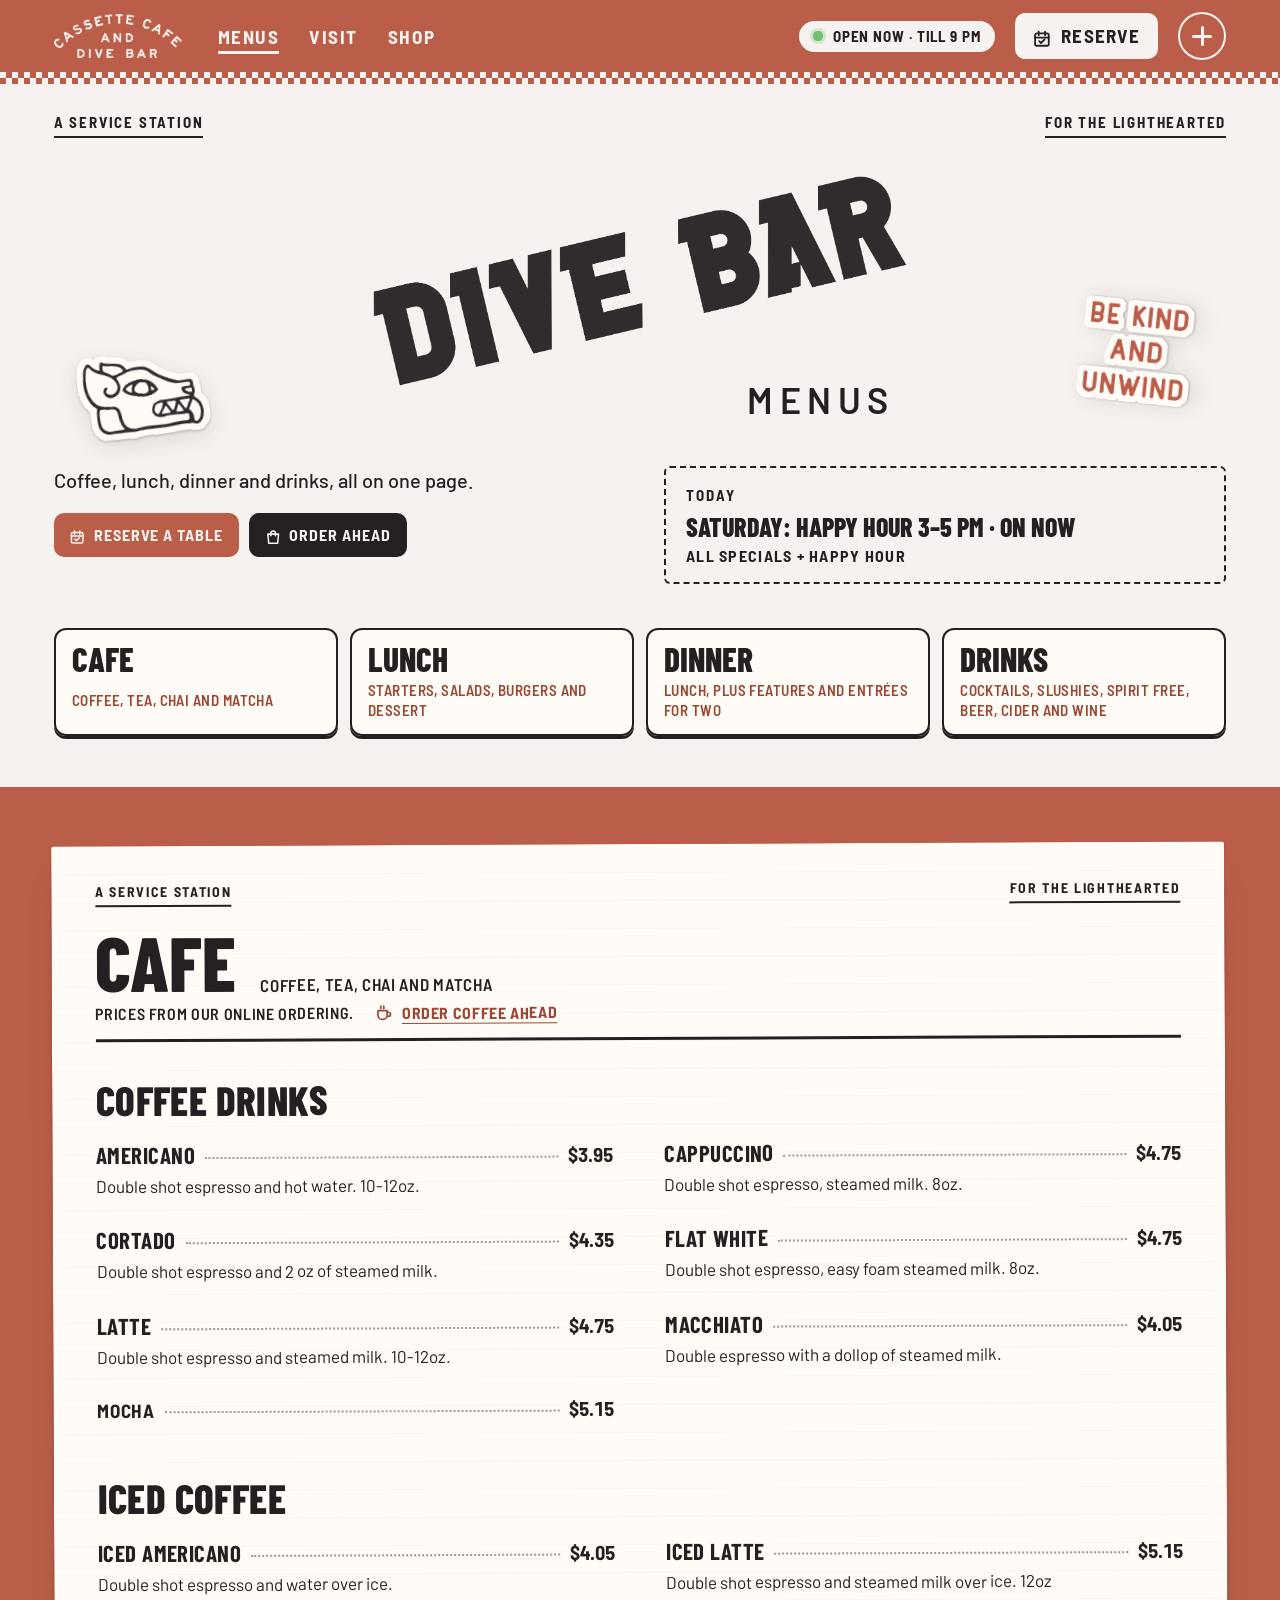
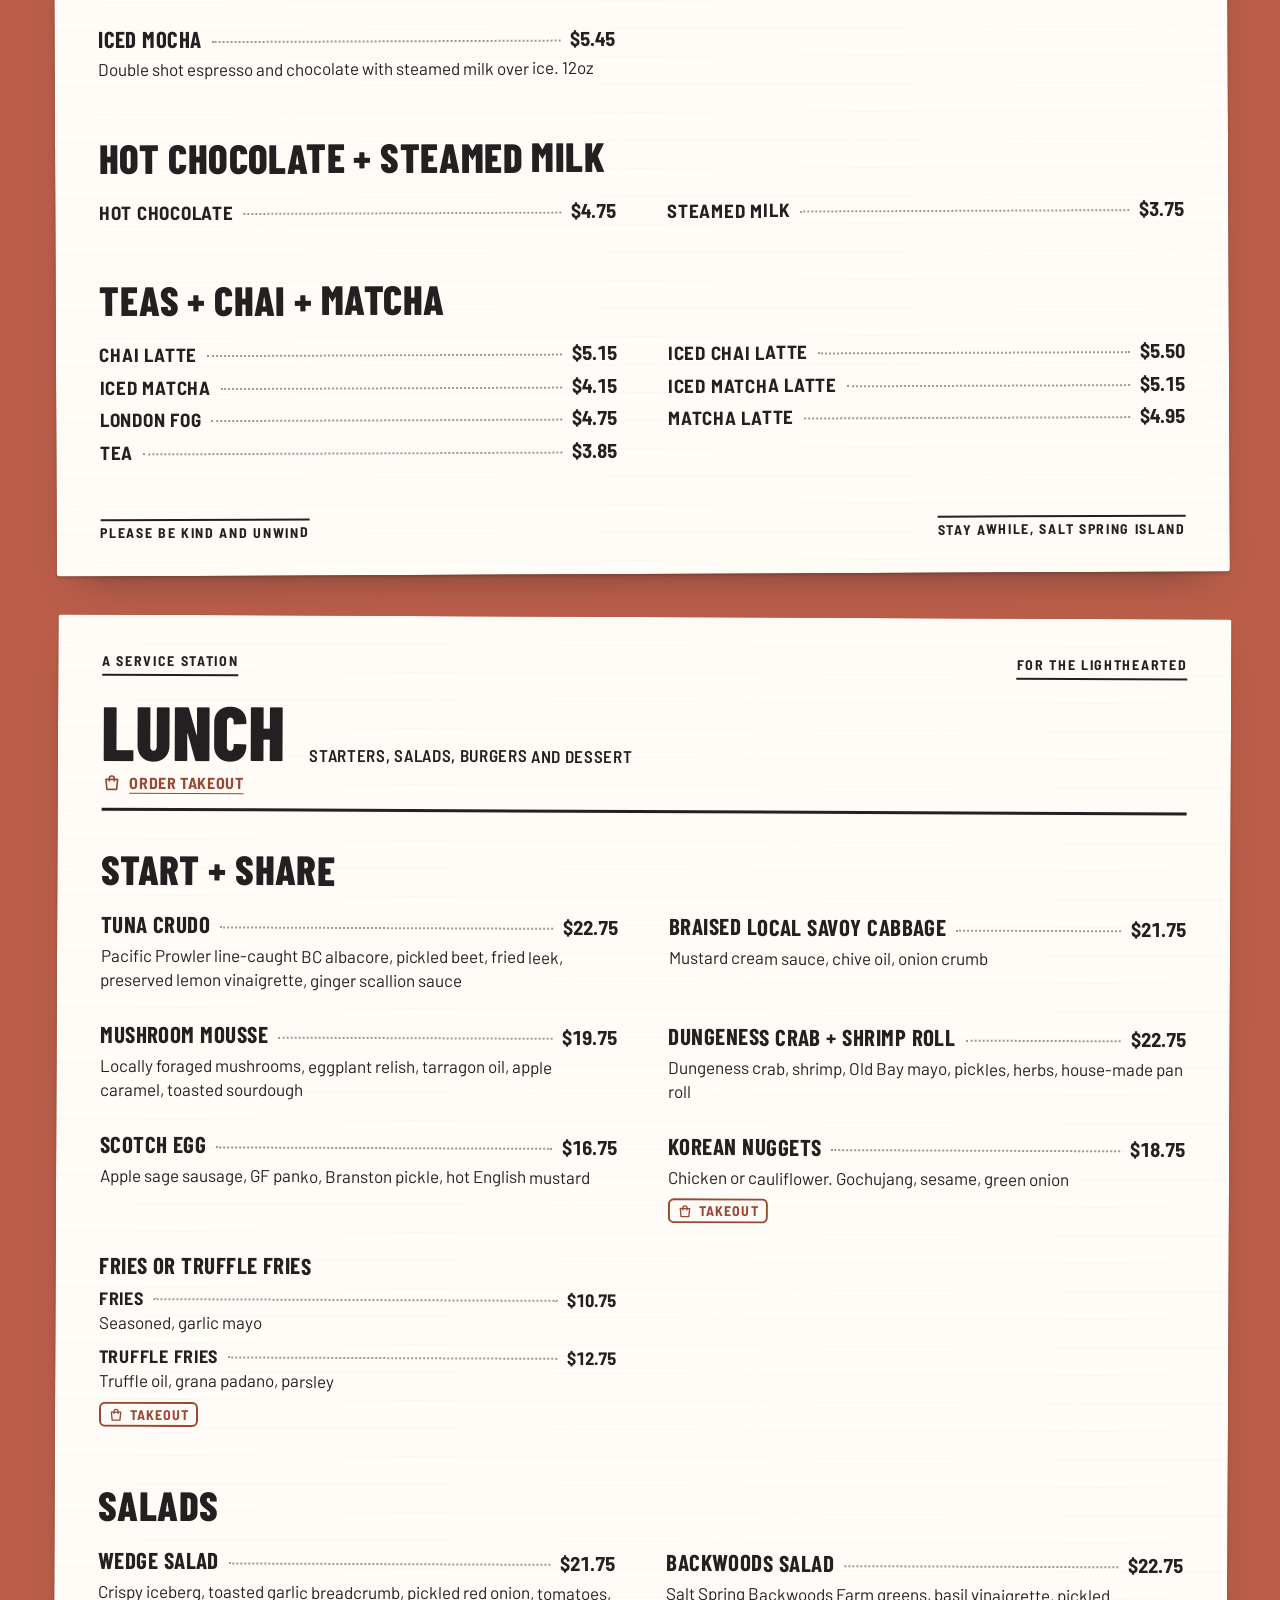
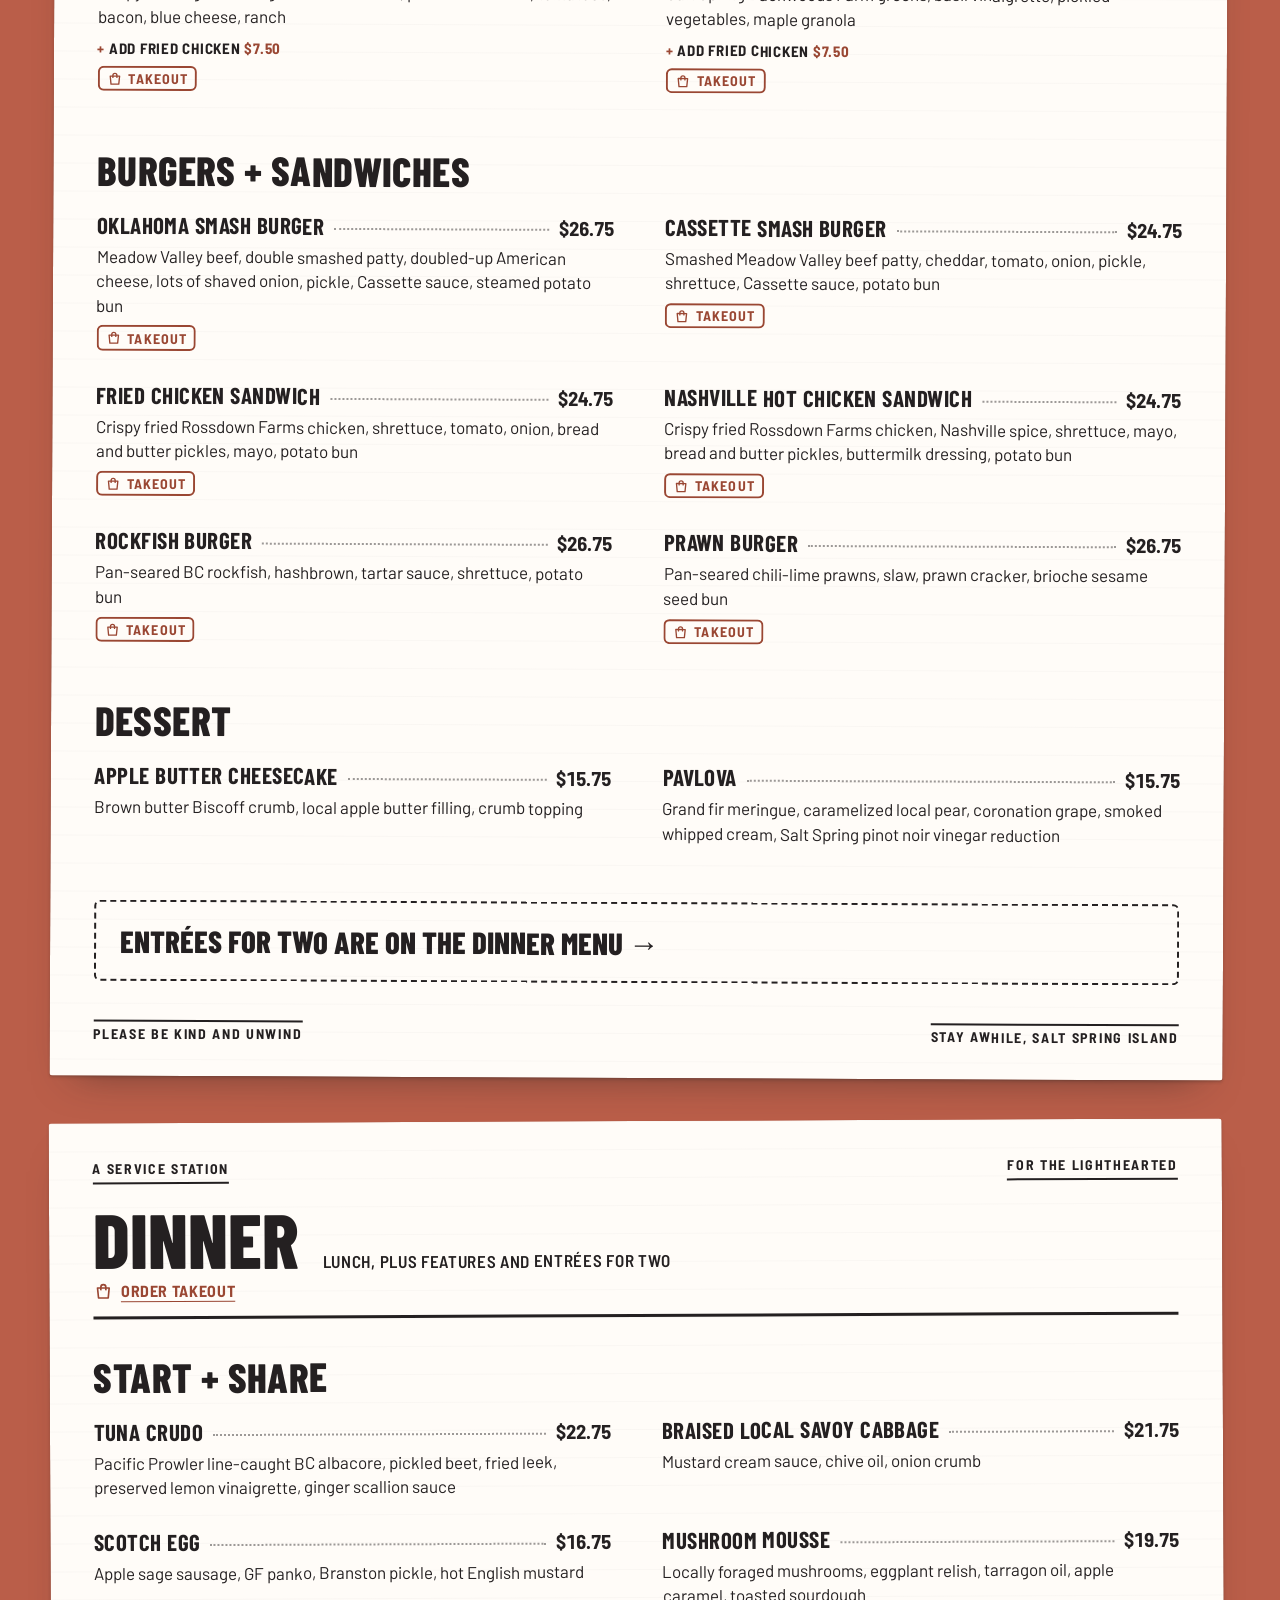
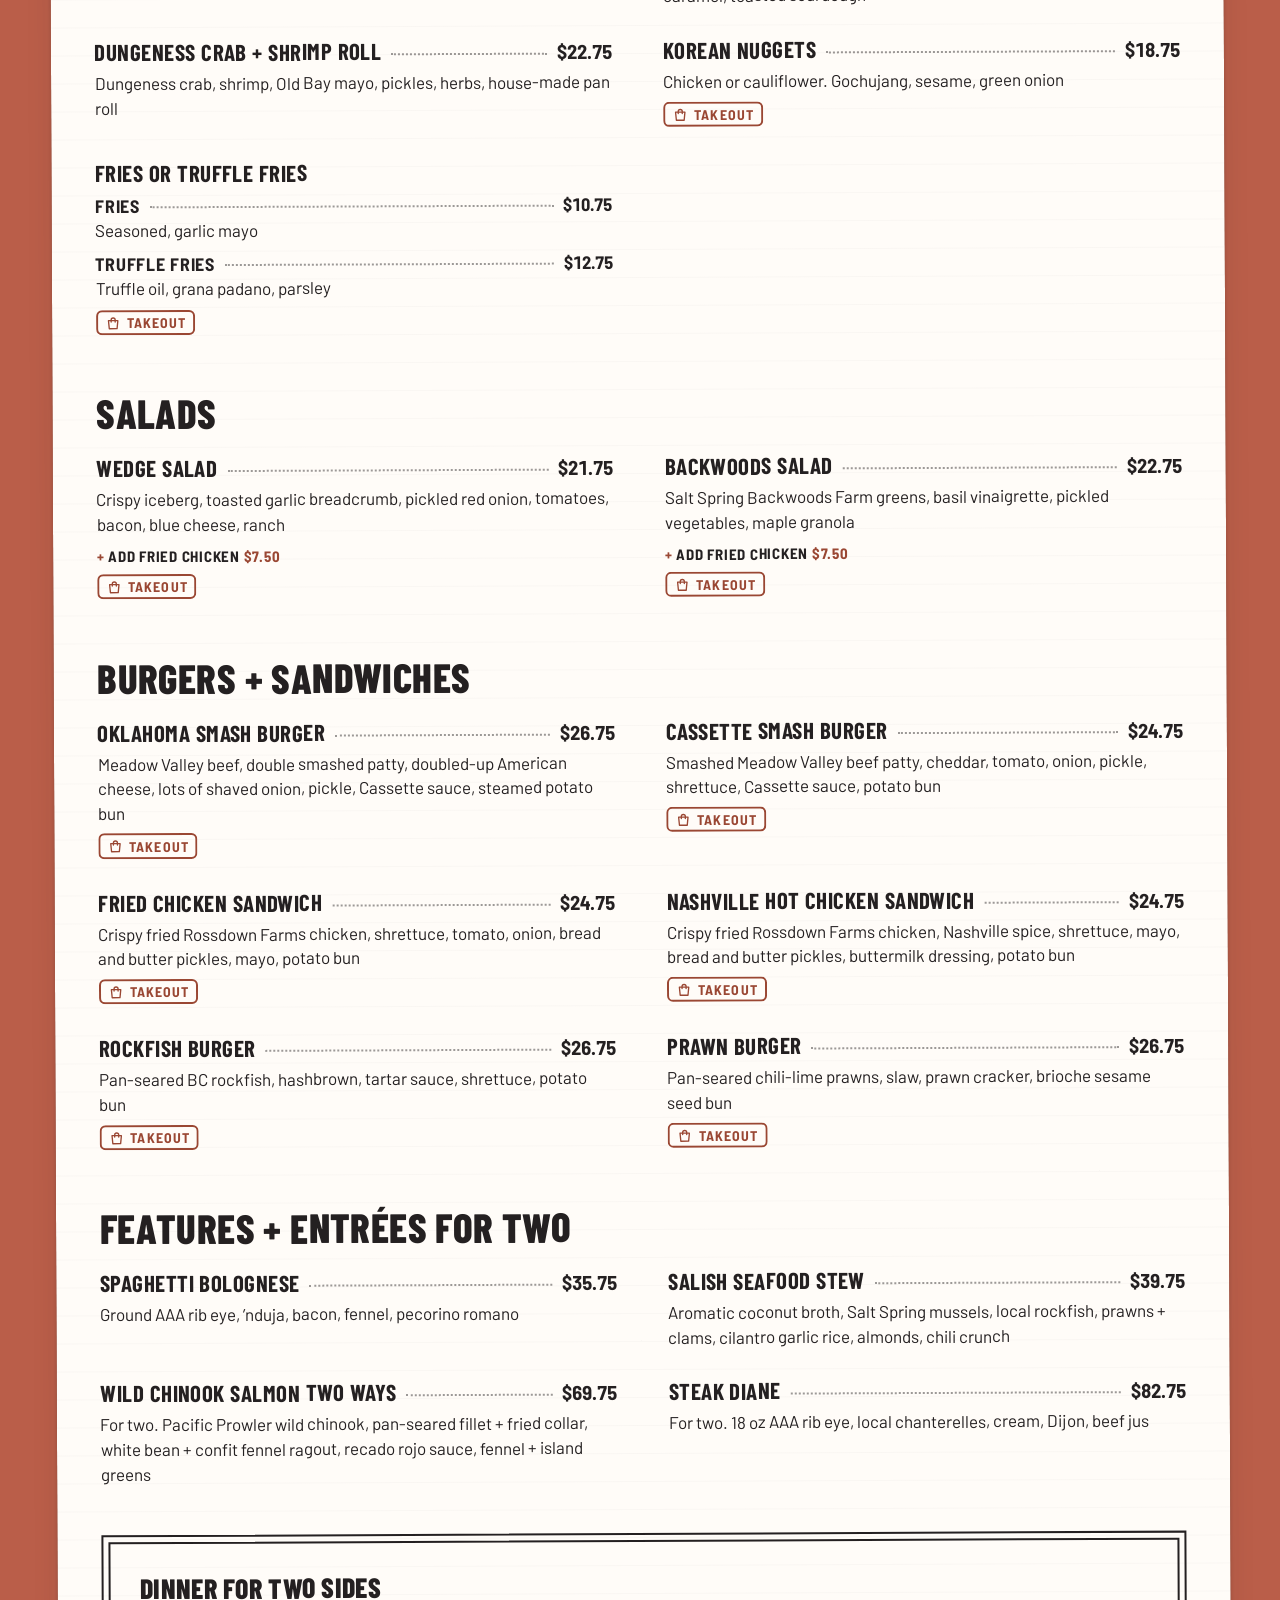
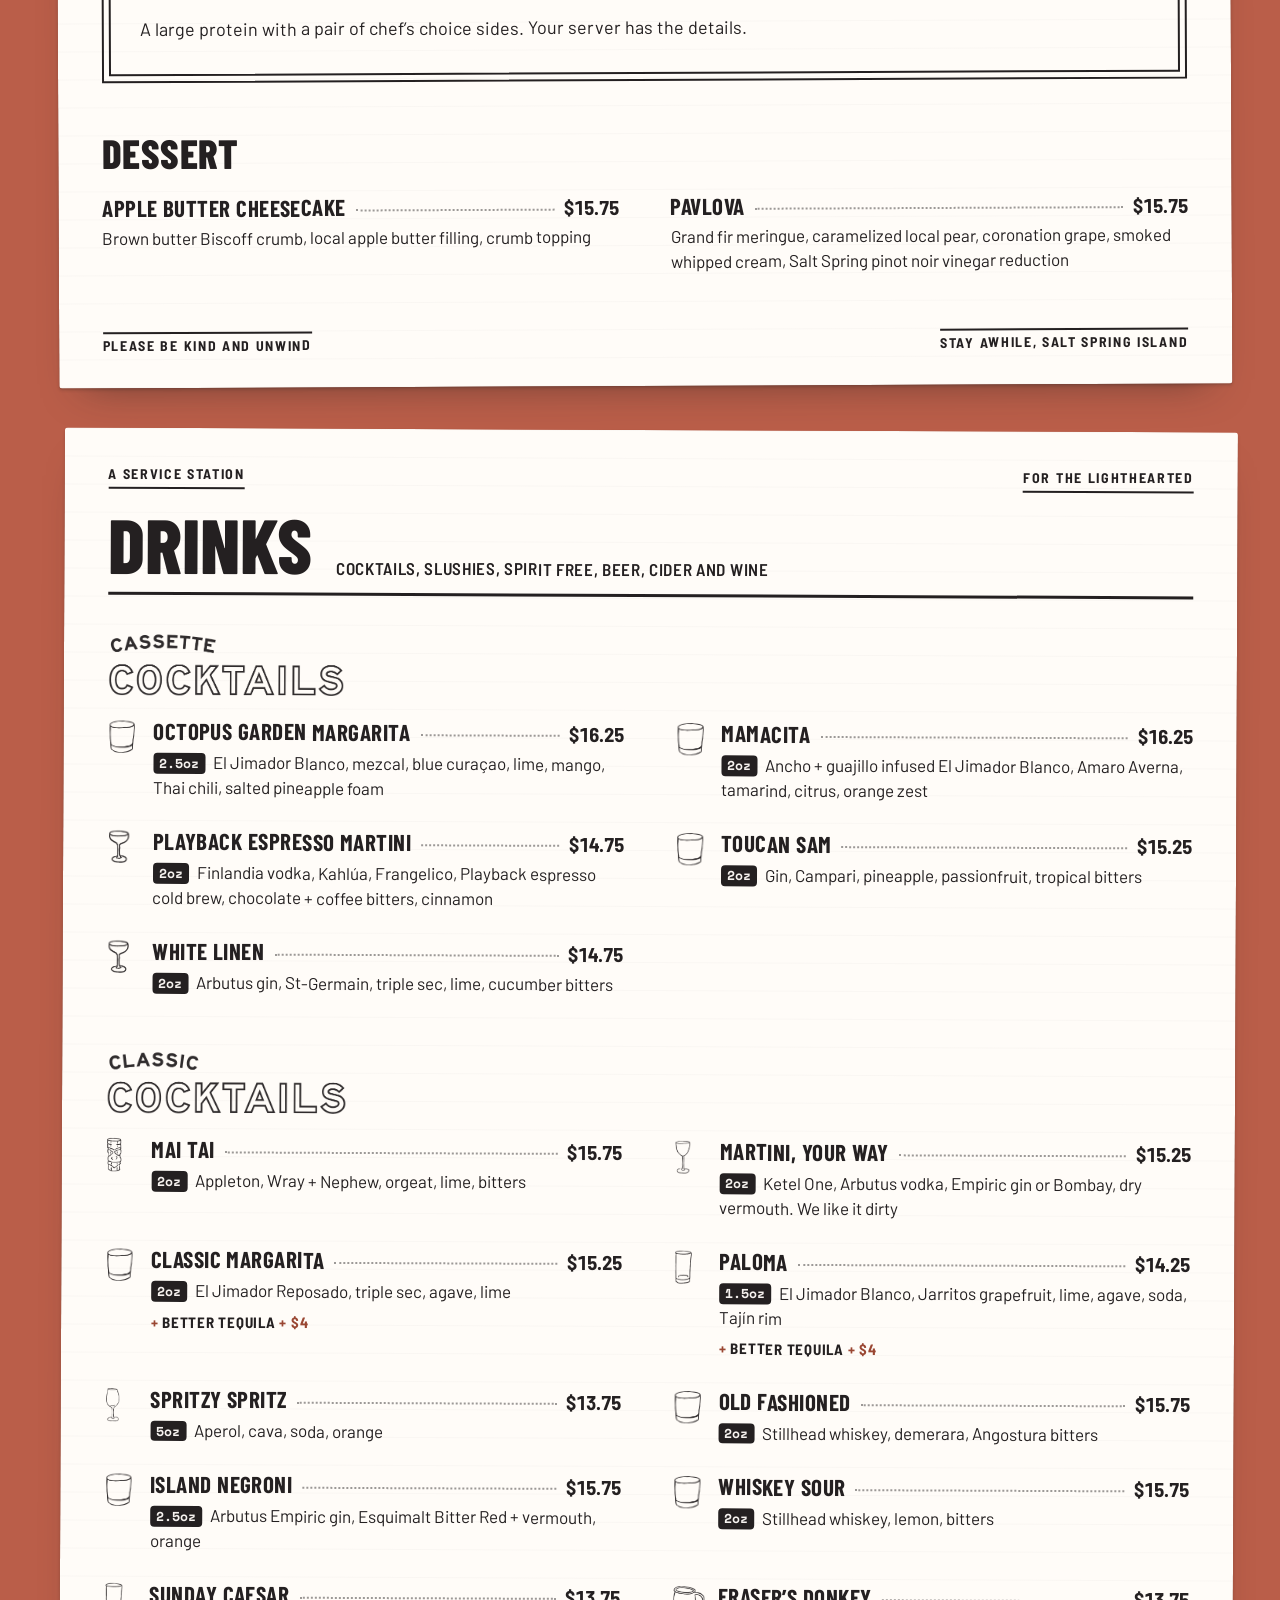
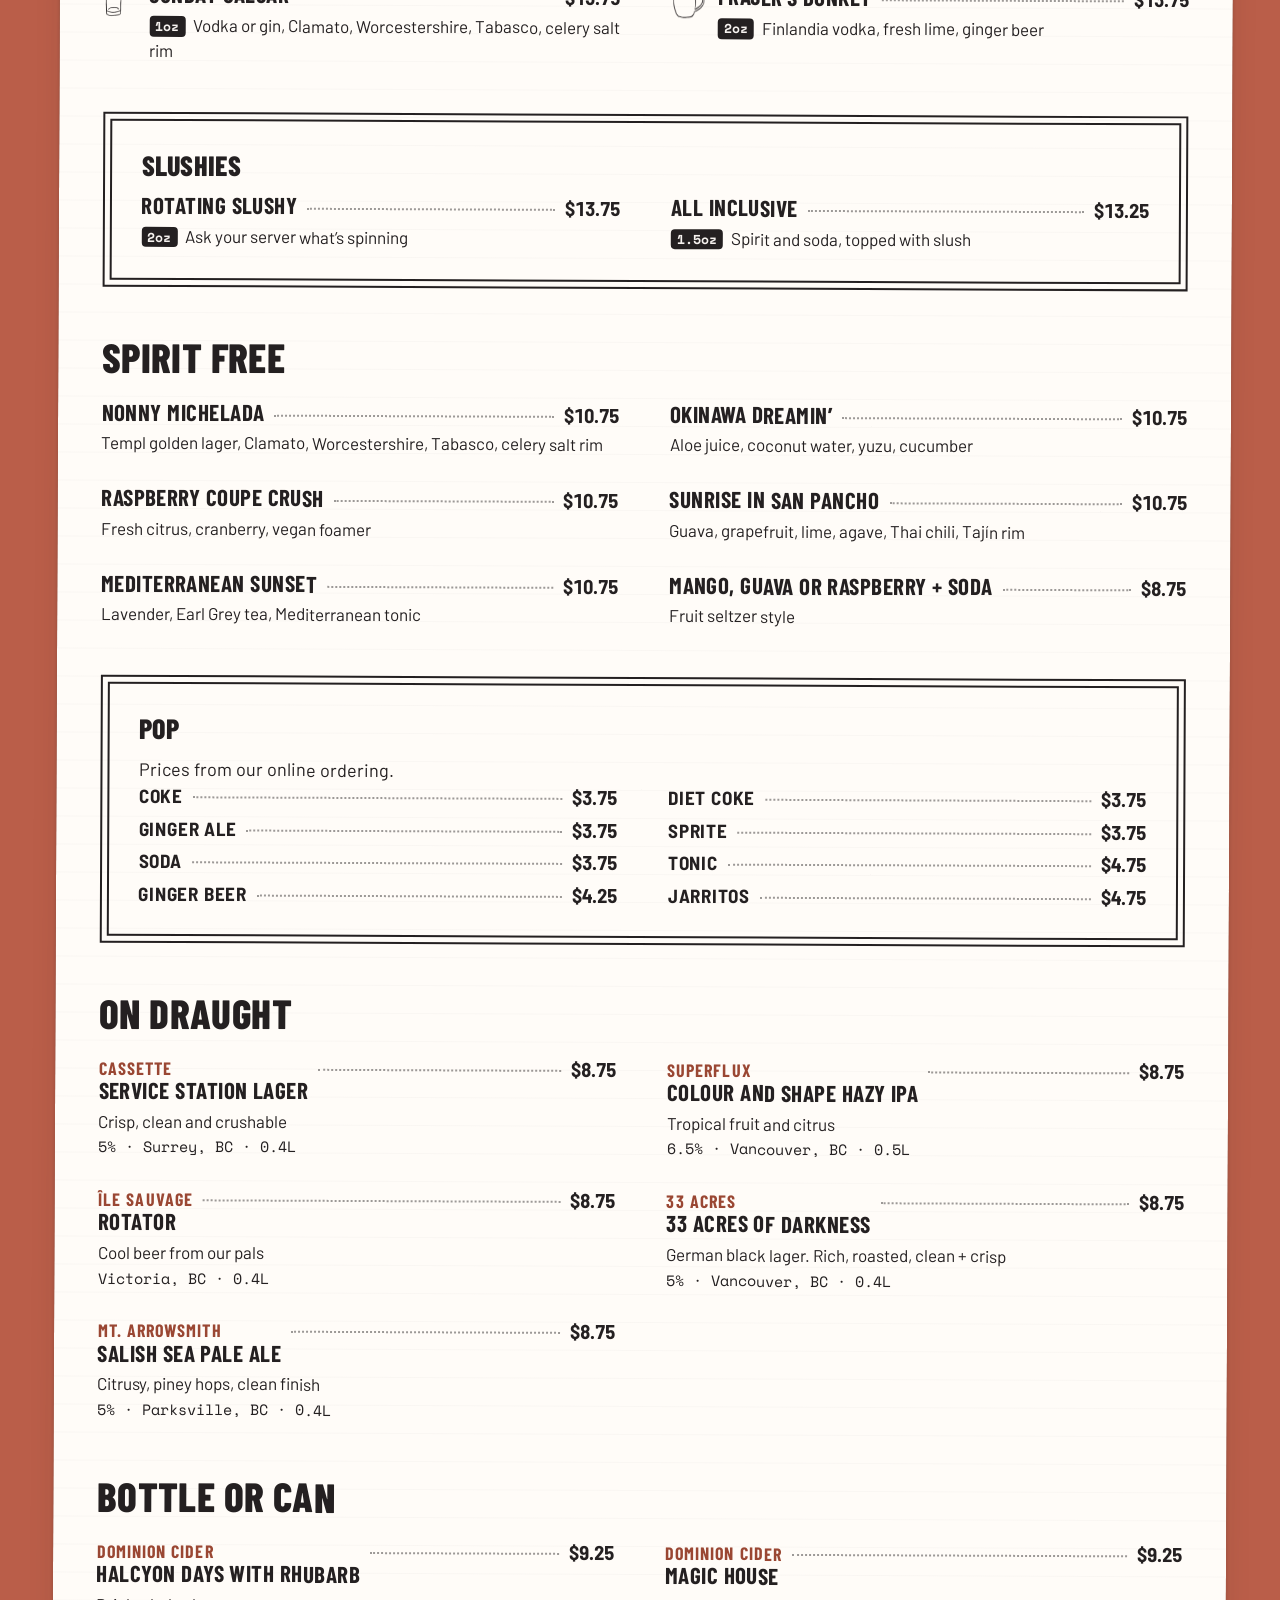
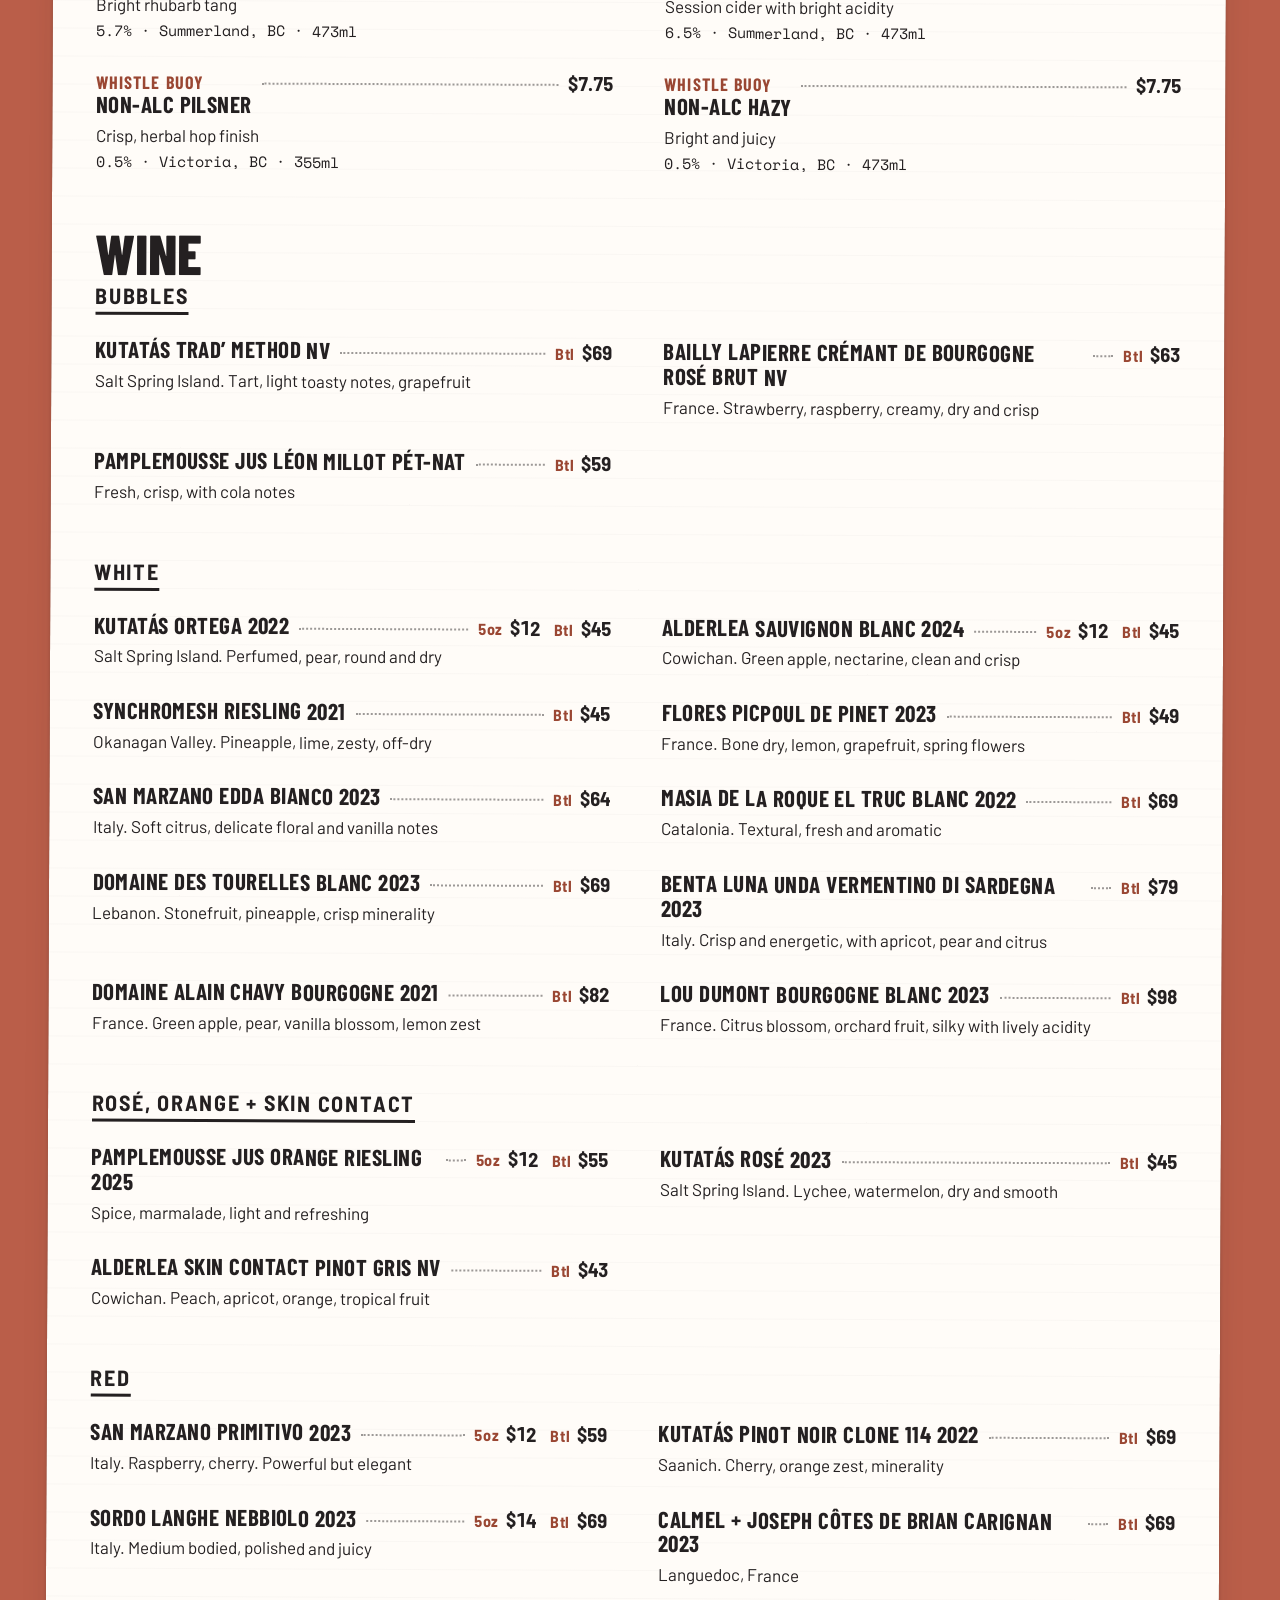
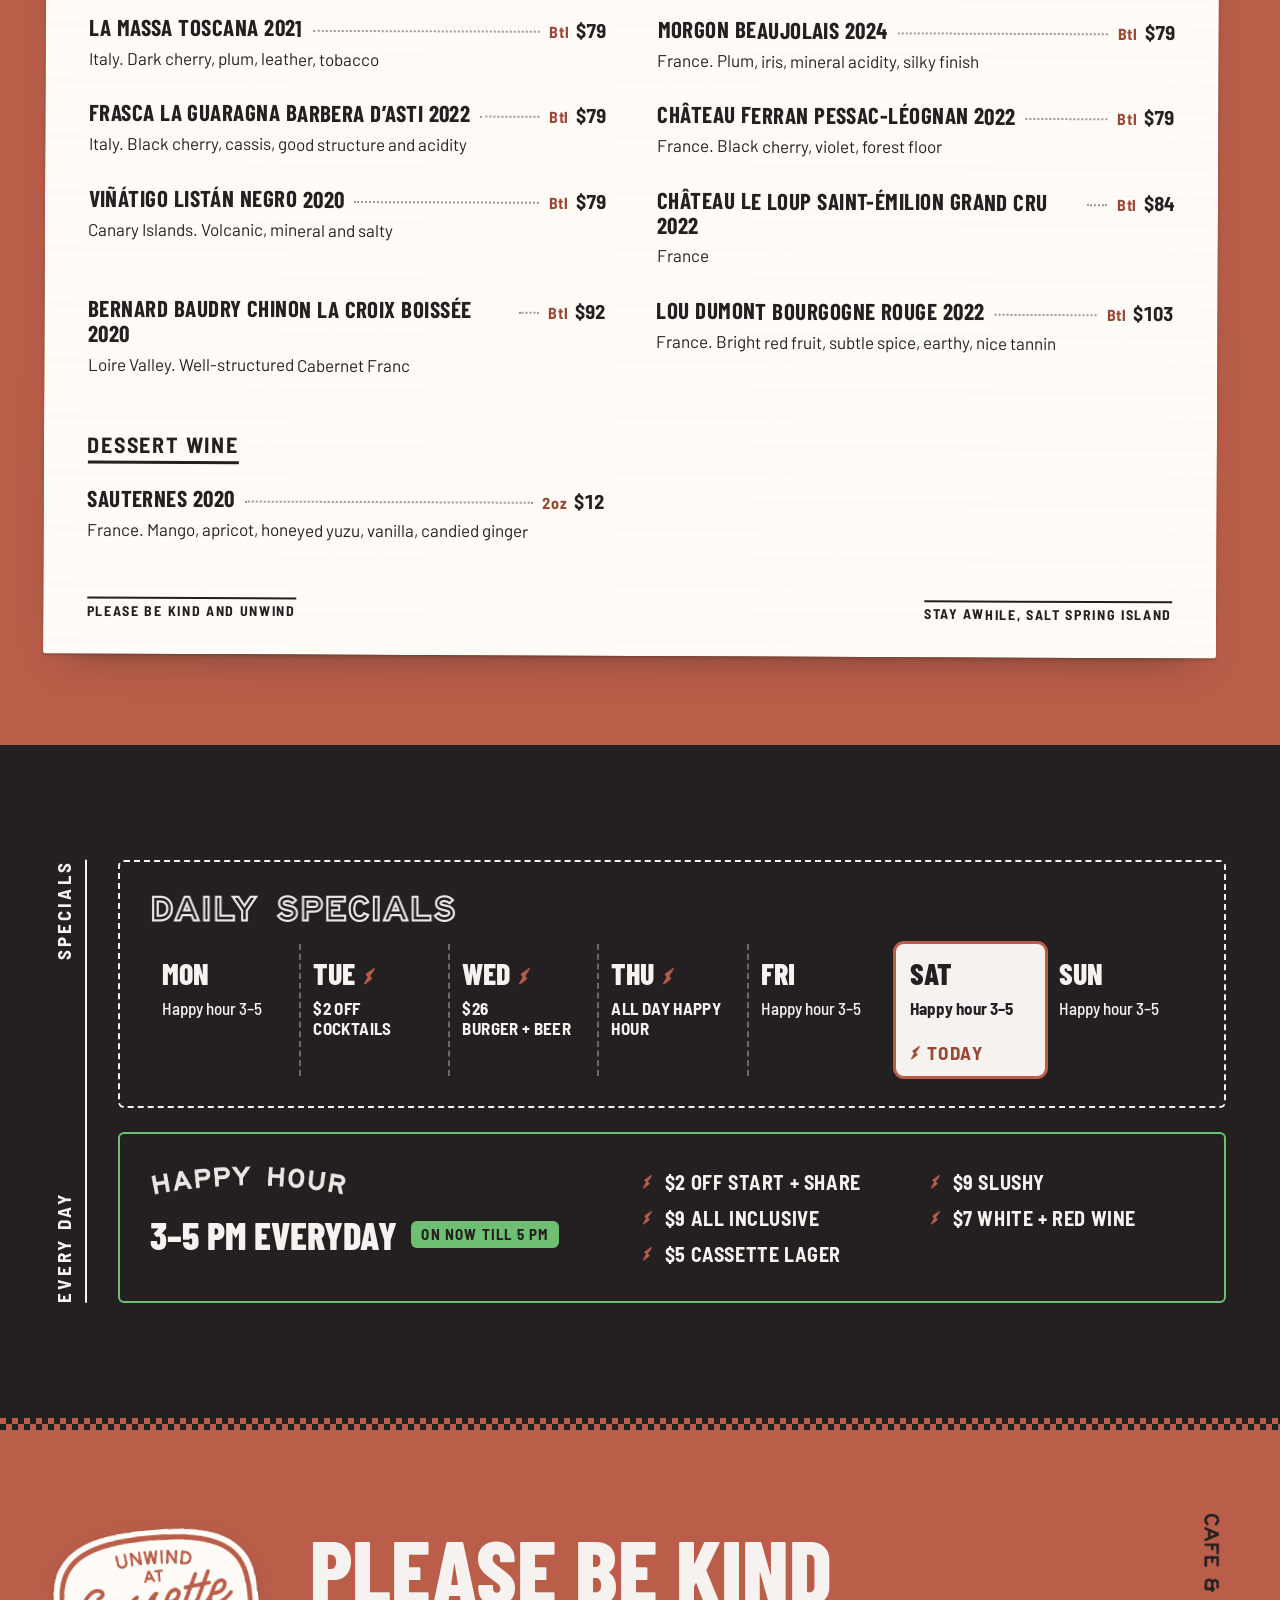
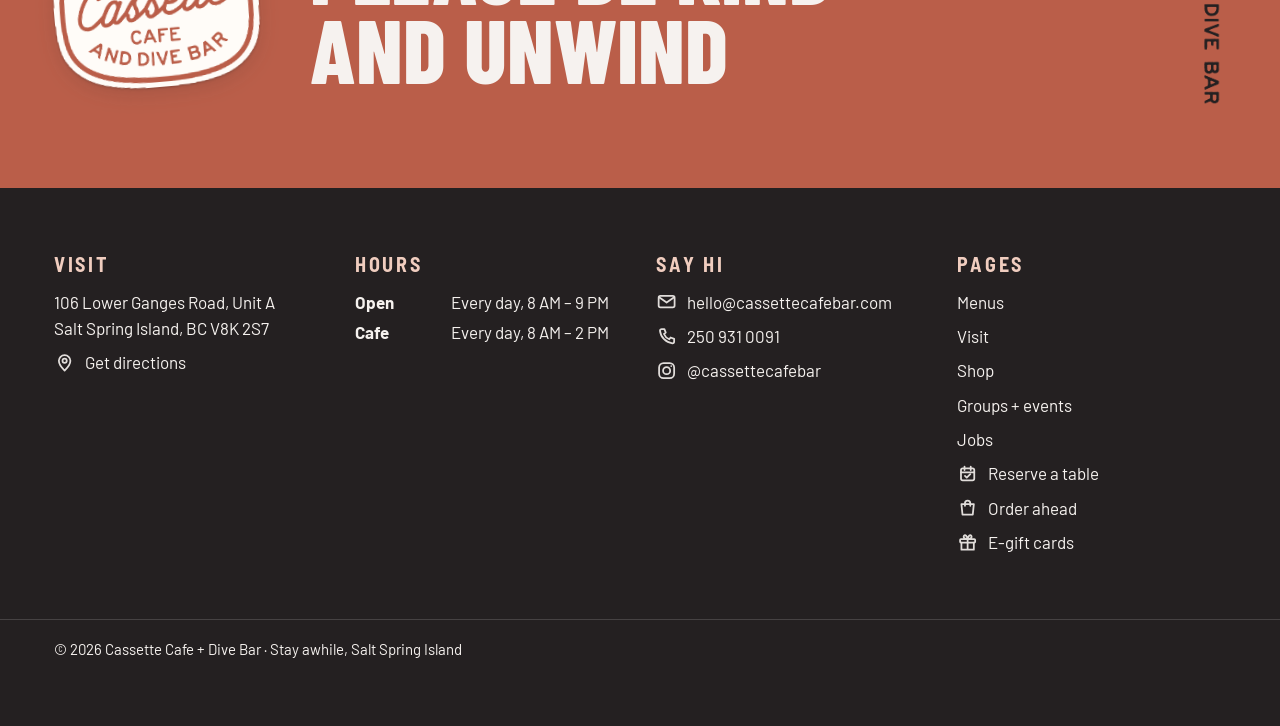
==== cassette/menu/index.html @ f097a571 "Cassette redesign preview Built copy of the Cassette prototype (Websites/prototypes), pages only, st" ====
<!DOCTYPE html><html lang="en-CA" class="site-cassette"><head><meta charset="utf-8"><meta name="viewport" content="width=device-width, initial-scale=1, viewport-fit=cover"><title>Menus | Cassette Cafe + Dive Bar</title><link rel="icon" href="data:,"><meta name="description" content="Cassette menus on one page: coffee, lunch, dinner and drinks, with daily specials and happy hour."><meta name="theme-color" content="#ba5e49"><script>(function(){var vt=document.createElement('style');vt.textContent='@view-transition{navigation:auto}';document.head.appendChild(vt);var d=document.documentElement,l="showpiece",t="wipe",s={"text":"standard","emphasis":"flat","type":"regular","weight":"regular"},h="underline",c="site",m="off";
d.dataset.hoverStyle=h;d.dataset.cursorStyle=c;d.dataset.magneticMode=m;
try{l=localStorage.getItem('proto-motion')||l;t=localStorage.getItem('proto-vt')||t;
d.dataset.hoverStyle=localStorage.getItem('proto-hover')||h;d.dataset.cursorStyle=localStorage.getItem('proto-cursor')||c;d.dataset.magneticMode=localStorage.getItem('proto-magnetic')||m;
var st=JSON.parse(localStorage.getItem('proto-style')||'{}');for(var k in st)if(st[k])s[k]=st[k];
var o=JSON.parse(sessionStorage.getItem('vt-origin')||'null');sessionStorage.removeItem('vt-origin');
if(o){d.style.setProperty('--vt-x',o.x+'px');d.style.setProperty('--vt-y',o.y+'px');
var e=[['left',o.x],['right',innerWidth-o.x],['top',o.y],['bottom',innerHeight-o.y]].sort(function(a,b){return a[1]-b[1]})[0][0];d.dataset.vtDir=e;}}catch(e){}
if(matchMedia('(prefers-reduced-motion: reduce)').matches)l='none';d.dataset.motion=l;d.dataset.vt=t;
d.dataset.text=s.text;d.dataset.emphasis=s.emphasis;d.dataset.type=s.type;d.dataset.weight=s.weight;
var calm=function(v){if(!v)return;['ready','finished','updateCallbackDone'].forEach(function(k){v[k]&&v[k].catch(function(){})})};
addEventListener('pageswap',function(e){calm(e.viewTransition)});
addEventListener('pagereveal',function(e){calm(e.viewTransition);var n=window.navigation&&navigation.activation;
if(e.viewTransition&&n&&n.navigationType==='traverse'){var o={left:'right',right:'left',top:'bottom',bottom:'top'};d.dataset.vtDir=o[d.dataset.vtDir||'right'];}});})();(function(){var d=document.documentElement,l=d.dataset.motion;d.classList.add('js');
if(l!=='none')d.classList.add('motion-fade');
if(l==='lively'||l==='showpiece')d.classList.add('motion-rich');
var first=false;try{first=!sessionStorage.getItem('cassette-intro')}catch(e){}
try{var n=performance.getEntriesByType('navigation')[0];if(n&&n.type==='reload')first=true}catch(e){}
if(false&&l!=='none'&&first&&!location.hash)d.classList.add('hero-intro');
setTimeout(function(){if(!window.__protoReady)d.classList.remove('motion-fade','motion-rich','hero-intro')},3000);})();</script><style>
      html.motion-rich [data-split]:not(.is-split) { visibility: hidden; }
    </style><link rel="stylesheet" href="/_astro/Layout.gE7EDHoF.css"><link rel="stylesheet" href="/_astro/shared.DVgQijyu.css"><style>.proto-switch[data-astro-cid-zcmqvsln]{inset:auto 12px var(--proto-switch-bottom,12px) auto;z-index:9000;color:#f4f1ea;background:0 0;border:0;width:auto;height:auto;margin:0;padding:0;font:500 12px/1 system-ui,sans-serif;position:fixed;overflow:visible}summary[data-astro-cid-zcmqvsln]{cursor:pointer;backdrop-filter:blur(8px);background:#141311e6;border-radius:999px;width:max-content;margin-left:auto;padding:10px 14px;list-style:none}summary[data-astro-cid-zcmqvsln]::-webkit-details-marker{display:none}.ms-panel[data-astro-cid-zcmqvsln]{width:min(420px,100vw - 24px);max-height:min(640px, calc(100dvh - 72px - var(--proto-switch-bottom,12px)));overscroll-behavior:contain;scrollbar-width:thin;scrollbar-color:#ffffff40 transparent;backdrop-filter:blur(8px);background:#141311f2;border-radius:16px;gap:12px;margin-bottom:8px;padding:12px 12px 14px;display:grid;overflow:auto}.proto-switch[data-astro-cid-zcmqvsln][open]{flex-direction:column-reverse;display:flex}.ms-section[data-astro-cid-zcmqvsln]{gap:6px;display:grid}.ms-section[data-astro-cid-zcmqvsln]+.ms-section[data-astro-cid-zcmqvsln]{border-top:1px solid #ffffff1f;padding-top:12px}.ms-head[data-astro-cid-zcmqvsln]{letter-spacing:.14em;text-transform:uppercase;color:#f4f1ea80;margin:0 0 2px;font:600 10px/1 system-ui,sans-serif}.ms-row[data-astro-cid-zcmqvsln]{grid-template-columns:68px minmax(0,1fr);align-items:start;gap:8px;display:grid}.ms-label[data-astro-cid-zcmqvsln]{opacity:.72;padding-top:7px}.ms-options[data-astro-cid-zcmqvsln]{flex-wrap:wrap;gap:3px;display:flex}.ms-options[data-astro-cid-zcmqvsln] button[data-astro-cid-zcmqvsln]{color:inherit;font:inherit;text-transform:capitalize;cursor:pointer;background:#ffffff14;border:0;border-radius:999px;padding:6px 8px;transition:background-color .2s}.ms-options[data-astro-cid-zcmqvsln] button[data-astro-cid-zcmqvsln]:hover{background:#ffffff2e}.ms-options[data-astro-cid-zcmqvsln] button[data-astro-cid-zcmqvsln]:focus-visible{outline-offset:1px;outline:2px solid #f4f1ea}.ms-options[data-astro-cid-zcmqvsln] button[data-astro-cid-zcmqvsln][aria-pressed=true]{color:#141311;background:#f4f1ea}
</style><meta name="robots" content="noindex, nofollow"><style>.proto-switch{display:none!important}</style></head><body data-page="menu"><a class="skip" href="#main">Skip to content</a><header class="hdr tone-aware" data-hdr><div class="hdr-bar"><a class="hdr-logo" href="/cassette" aria-label="Cassette Cafe + Dive Bar, home"><span class="art" aria-hidden="true" style="--art:url(/cassette/arch.png);aspect-ratio:1310/455;"></span></a><nav class="hdr-nav" aria-label="Main"><a href="/cassette/menu" data-hover-host aria-current="page"><span class="hover-line">Menus</span></a><a href="/cassette/visit" data-hover-host><span class="hover-line">Visit</span></a><a href="/cassette/shop" data-hover-host><span class="hover-line">Shop</span></a></nav><p class="hdr-status" data-status-chip><span class="now-dot" aria-hidden="true"></span><span data-status-text>Open every day 8–⁠9</span></p><a class="btn btn-cream hdr-order fill key no-island" href="https://tables.toasttab.com/restaurants/da9eb305-34f1-4f2f-aad9-6ac55d774aec/reserve" target="_blank" rel="noopener" data-magnetic="0.2"><span><svg class="icon btn-icon" viewBox="0 0 24 24" width="24" height="24" fill="none" stroke="currentColor" stroke-width="2" stroke-linecap="round" stroke-linejoin="round" aria-hidden="true"><rect x="4.5" y="6" width="15" height="13.5" rx="2"/><path d="M4.5 10.5h15M8.5 4v4M15.5 4v4"/><path d="M9 14.5l2 2 4-4"/></svg>Reserve<span class="sr-only"> a table on Toast (opens in a new tab)</span></span></a><button class="plus-btn fill" type="button" data-panel-open aria-controls="panel" aria-expanded="false"><span class="sr-only">Open the site menu</span><span class="plus" aria-hidden="true"></span></button></div><div class="checker hdr-checker" aria-hidden="true"></div><div class="hdr-legend" data-legend inert><div class="legend-inner"><div class="legend-row"><nav class="legend-menus" aria-label="Jump to a menu"><span class="legend-pill" aria-hidden="true"></span><a href="#cafe" data-legend-menu="cafe"><span class="lm-title">Cafe</span><span class="lm-count" data-legend-count hidden></span></a><a href="#lunch" data-legend-menu="lunch"><span class="lm-title">Lunch</span><span class="lm-count" data-legend-count hidden></span></a><a href="#dinner" data-legend-menu="dinner"><span class="lm-title">Dinner</span><span class="lm-count" data-legend-count hidden></span></a><a href="#drinks" data-legend-menu="drinks"><span class="lm-title">Drinks</span><span class="lm-count" data-legend-count hidden></span></a></nav><div class="legend-search" role="search" data-legend-search><label class="sr-only" for="menu-q">Search the menus</label><svg class="icon legend-search-icon" viewBox="0 0 24 24" width="24" height="24" fill="none" stroke="currentColor" stroke-width="2" stroke-linecap="round" stroke-linejoin="round" aria-hidden="true"><circle cx="10.5" cy="10.5" r="6.5"/><path d="M15.5 15.5 21 21"/></svg><input id="menu-q" type="search" placeholder="Search: crab, gin, fries…" autocomplete="off" spellcheck="false" data-menu-q><button class="legend-clear" type="button" data-menu-clear hidden><span class="sr-only">Clear search</span><span aria-hidden="true">×</span></button></div><button class="legend-search-toggle" type="button" data-search-toggle aria-expanded="false" aria-controls="menu-q"><svg class="icon" viewBox="0 0 24 24" width="24" height="24" fill="none" stroke="currentColor" stroke-width="2" stroke-linecap="round" stroke-linejoin="round" aria-hidden="true"><circle cx="10.5" cy="10.5" r="6.5"/><path d="M15.5 15.5 21 21"/></svg><span class="sr-only">Search the menus</span></button></div><nav class="legend-secs" aria-label="Cafe sections" data-legend-secs="cafe"><span class="legend-pill" aria-hidden="true"></span><a href="#cafe-coffee" data-sec-link="cafe-coffee">Coffee</a><a href="#cafe-iced" data-sec-link="cafe-iced">Iced</a><a href="#cafe-chocolate" data-sec-link="cafe-chocolate">Chocolate</a><a href="#cafe-tea" data-sec-link="cafe-tea">Tea + chai</a></nav><nav class="legend-secs" aria-label="Lunch sections" data-legend-secs="lunch" hidden><span class="legend-pill" aria-hidden="true"></span><a href="#lunch-start" data-sec-link="lunch-start">Start</a><a href="#lunch-salad" data-sec-link="lunch-salad">Salads</a><a href="#lunch-burgers" data-sec-link="lunch-burgers">Burgers</a><a href="#lunch-dessert" data-sec-link="lunch-dessert">Dessert</a></nav><nav class="legend-secs" aria-label="Dinner sections" data-legend-secs="dinner" hidden><span class="legend-pill" aria-hidden="true"></span><a href="#dinner-start" data-sec-link="dinner-start">Start</a><a href="#dinner-salad" data-sec-link="dinner-salad">Salads</a><a href="#dinner-burgers" data-sec-link="dinner-burgers">Burgers</a><a href="#dinner-two" data-sec-link="dinner-two dinner-sides">Features</a><a href="#dinner-dessert" data-sec-link="dinner-dessert">Dessert</a></nav><nav class="legend-secs" aria-label="Drinks sections" data-legend-secs="drinks" hidden><span class="legend-pill" aria-hidden="true"></span><a href="#drinks-cassette" data-sec-link="drinks-cassette drinks-classic">Cocktails</a><a href="#drinks-slushies" data-sec-link="drinks-slushies">Slushies</a><a href="#drinks-free" data-sec-link="drinks-free drinks-pop">Spirit free</a><a href="#drinks-draught" data-sec-link="drinks-draught drinks-bottle">Beer + cider</a><a href="#drinks-fizzy" data-sec-link="drinks-fizzy drinks-white drinks-rose drinks-red drinks-dessert">Wine</a></nav><p class="legend-status" aria-live="polite" data-mstatus></p></div></div></header><!-- The + menu: the site's transition, from wherever it was opened --><div id="panel" class="panel" popover="manual" role="dialog" aria-modal="true" aria-label="Site menu" data-lenis-prevent><div class="panel-top"><a class="hdr-logo" href="/cassette" aria-label="Cassette Cafe + Dive Bar, home"><span class="art" aria-hidden="true" style="--art:url(/cassette/arch.png);aspect-ratio:1310/455;"></span></a><button class="plus-btn is-x fill" type="button" data-panel-close><span class="sr-only">Close the site menu</span><span class="plus" aria-hidden="true"></span></button></div><div class="panel-body"><nav aria-label="Site"><ol class="panel-nav"><li style="--i:0"><a href="/cassette" data-hover-host><span class="pn-no" aria-hidden="true">01</span><span class="pn-label"><span class="hover-line">Home</span></span><span class="pn-aside">Cafe + restaurant</span></a></li><li style="--i:1"><a href="/cassette/menu" data-hover-host aria-current="page"><span class="pn-no" aria-hidden="true">02</span><span class="pn-label"><span class="hover-line">Menus</span></span><span class="pn-aside">Cafe · Lunch · Dinner · Drinks</span></a></li><li style="--i:2"><a href="/cassette/visit" data-hover-host><span class="pn-no" aria-hidden="true">03</span><span class="pn-label"><span class="hover-line">Visit</span></span><span class="pn-aside">106 Lower Ganges Road</span></a></li><li style="--i:3"><a href="/cassette/shop" data-hover-host><span class="pn-no" aria-hidden="true">04</span><span class="pn-label"><span class="hover-line">Shop</span></span><span class="pn-aside">Tees · hats · hoodies</span></a></li><li style="--i:4"><a href="https://tables.toasttab.com/restaurants/da9eb305-34f1-4f2f-aad9-6ac55d774aec/reserve" target="_blank" rel="noopener" data-hover-host><span class="pn-no" aria-hidden="true">05</span><span class="pn-label"><span class="hover-line">Reserve</span></span><span class="pn-aside">A table<span class="sr-only"> on Toast (opens in a new tab)</span></span></a></li><li style="--i:5"><a href="https://order.toasttab.com/online/cassette-cafe-and-dive-bar-106-lower-ganges-road-unit-a" target="_blank" rel="noopener" data-hover-host><span class="pn-no" aria-hidden="true">06</span><span class="pn-label"><span class="hover-line">Order ahead</span></span><span class="pn-aside">Coffee + takeout<span class="sr-only"> on Toast (opens in a new tab)</span></span></a></li></ol></nav><div class="panel-side"><p class="eyebrow">Right now</p><ul class="now-list key" data-now-list><li data-now="cafe"><span class="now-dot" aria-hidden="true"></span><b>Cafe</b> <span data-now-text>8&nbsp;AM–⁠2&nbsp;PM every day</span></li><li data-now="bar"><span class="now-dot" aria-hidden="true"></span><b>Restaurant</b> <span data-now-text>Noon–⁠9&nbsp;PM every day</span></li><li data-now="happy"><span class="now-dot" aria-hidden="true"></span><b>Happy hour</b> <span data-now-text>3–⁠5&nbsp;PM every day</span></li></ul><p class="panel-addr">106 Lower Ganges Road, Unit A<br>Salt Spring Island, BC V8K 2S7</p><div class="panel-actions"><button class="btn btn-ghost fill" type="button" data-map-open><span>Get directions</span></button><a class="btn btn-ghost fill" href="tel:+12509310091"><span>Call 250 931 0091</span></a></div><p class="panel-links"><a class="icon-link" href="mailto:hello@cassettecafebar.com" data-hover-host><svg class="icon" viewBox="0 0 24 24" width="24" height="24" fill="none" stroke="currentColor" stroke-width="2" stroke-linecap="round" stroke-linejoin="round" aria-hidden="true"><rect x="3" y="5.5" width="18" height="13" rx="2"/><path d="m3.5 7 8.5 6 8.5-6"/></svg><span class="hover-line">hello@cassettecafebar.com</span></a><a class="icon-link" href="https://www.instagram.com/cassettecafebar/" target="_blank" rel="noopener" data-hover-host><svg class="icon" viewBox="0 0 24 24" width="24" height="24" fill="none" stroke="currentColor" stroke-width="2" stroke-linecap="round" stroke-linejoin="round" aria-hidden="true"><rect x="3.5" y="3.5" width="17" height="17" rx="5"/><circle cx="12" cy="12" r="4"/><circle cx="17.2" cy="6.8" r="1" fill="currentColor" stroke="none"/></svg><span class="hover-line">@cassettecafebar</span></a></p></div><div class="panel-cat" data-peel data-hover aria-hidden="true"><span class="sticker" data-die="cream" data-ink="ink" aria-hidden="true" style="aspect-ratio:1100/1332;--die-mask:url(/cassette/cat-die.png);--ink-mask:url(/cassette/cat.png);--ix:2.182%;--iy:1.952%;--iw:95.636%;--ih:96.096%;"><span class="sticker-lift"><span></span></span><span class="sticker-die"></span><span class="sticker-ink"></span></span></div></div><div class="checker panel-checker" aria-hidden="true"></div></div><main id="main" class="page" tabindex="-1"><section class="mhead" data-tone="cream" aria-labelledby="menu-title"><p class="mhead-corner mhead-corner-l" aria-hidden="true">A service station</p><p class="mhead-corner mhead-corner-r" aria-hidden="true">For the lighthearted</p><h1 class="mhead-title" id="menu-title"><span class="sr-only">Menus: cafe and dive bar</span><span class="art mhead-divebar" aria-hidden="true" style="--art:url(/cassette/divebar.png);aspect-ratio:1675/667;"></span><span class="mhead-word" aria-hidden="true">Menus</span></h1><div class="mhead-row"><div class="mhead-copy" data-fade><p class="lede">Coffee, lunch, dinner and drinks, all on one page.</p><div class="mhead-order"><a class="btn btn-rust btn-small fill" href="https://tables.toasttab.com/restaurants/da9eb305-34f1-4f2f-aad9-6ac55d774aec/reserve" target="_blank" rel="noopener"><span><svg class="icon btn-icon" viewBox="0 0 24 24" width="24" height="24" fill="none" stroke="currentColor" stroke-width="2" stroke-linecap="round" stroke-linejoin="round" aria-hidden="true"><rect x="4.5" y="6" width="15" height="13.5" rx="2"/><path d="M4.5 10.5h15M8.5 4v4M15.5 4v4"/><path d="M9 14.5l2 2 4-4"/></svg>Reserve a table<span class="sr-only"> on Toast (opens in a new tab)</span></span></a><a class="btn btn-ink btn-small fill" href="https://order.toasttab.com/online/cassette-cafe-and-dive-bar-106-lower-ganges-road-unit-a" target="_blank" rel="noopener"><span><svg class="icon btn-icon" viewBox="0 0 24 24" width="24" height="24" fill="none" stroke="currentColor" stroke-width="2" stroke-linecap="round" stroke-linejoin="round" aria-hidden="true"><path d="M5 8h14l-1.2 12H6.2z"/><path d="M9 10V7a3 3 0 0 1 6 0v3"/></svg>Order ahead<span class="sr-only"> on Toast (opens in a new tab)</span></span></a></div></div><div class="mhead-today key no-island" data-fade><p class="eyebrow">Today</p><p class="mhead-today-text" data-today-line>Daily specials Tue–⁠Thu · Happy hour 3–⁠5&nbsp;PM every day</p><a class="mhead-specials-link" href="#specials" data-hover-host><span class="hover-line">All specials + happy hour</span></a></div></div><!-- the four menus: these just scroll down the page --><nav class="menus-index" aria-label="Menus on this page"><a href="#cafe" class="menus-index-link"><span class="mil-title">Cafe</span><span class="mil-sub">Coffee, tea, chai and matcha</span></a><a href="#lunch" class="menus-index-link"><span class="mil-title">Lunch</span><span class="mil-sub">Starters, salads, burgers and dessert</span></a><a href="#dinner" class="menus-index-link"><span class="mil-title">Dinner</span><span class="mil-sub">Lunch, plus features and entrées for two</span></a><a href="#drinks" class="menus-index-link"><span class="mil-title">Drinks</span><span class="mil-sub">Cocktails, slushies, spirit free, beer, cider and wine</span></a></nav><span class="mhead-boar" data-peel data-hover aria-hidden="true"><span class="sticker" data-die="paper" data-ink="ink" aria-hidden="true" style="aspect-ratio:346/233;--die-mask:url(/cassette/boar-a-die.png);--ink-mask:url(/cassette/boar-a.png);--ix:2.312%;--iy:3.433%;--iw:95.376%;--ih:93.133%;"><span class="sticker-lift"><span></span></span><span class="sticker-die"></span><span class="sticker-ink"></span></span></span><span class="mhead-kind" data-peel data-hover aria-hidden="true"><span class="sticker" data-die="paper" data-ink="rust" aria-hidden="true" style="aspect-ratio:756/830;--die-mask:url(/cassette/bekind-die.png);--ink-mask:url(/cassette/bekind.png);--ix:3.836%;--iy:3.253%;--iw:92.593%;--ih:93.012%;"><span class="sticker-lift"><span></span></span><span class="sticker-die"></span><span class="sticker-ink"></span></span></span></section><section class="menus" data-tone="rust" id="menus" aria-label="The menus" data-menus><div class="sheets"><article class="sheet" id="cafe" aria-labelledby="cafe-title" data-sheet="cafe"><div class="sheet-corners" aria-hidden="true"><span>A service station</span><span>For the lighthearted</span></div><header class="sheet-head"><h2 class="sheet-title" id="cafe-title">Cafe</h2><p class="sheet-sub">Coffee, tea, chai and matcha</p><p class="sheet-note">Prices from our online ordering.<a class="sheet-order" href="https://order.toasttab.com/online/cassette-cafe-and-dive-bar-106-lower-ganges-road-unit-a" target="_blank" rel="noopener"><svg class="icon" viewBox="0 0 24 24" width="24" height="24" fill="none" stroke="currentColor" stroke-width="2" stroke-linecap="round" stroke-linejoin="round" aria-hidden="true"><path d="M5 9h11v5.5a5 5 0 0 1-5 5h-1a5 5 0 0 1-5-5z"/><path d="M16 11h1.6a2.4 2.4 0 0 1 0 4.8H16"/><path d="M8.5 3.5c-.8 1 .8 1.8 0 3M12 3.5c-.8 1 .8 1.8 0 3"/></svg>Order coffee ahead<span class="sr-only"> on Toast (opens in a new tab)</span></a></p></header><section class="msec" id="cafe-coffee" aria-labelledby="cafe-coffee-t" data-sec><h3 class="msec-title" id="cafe-coffee-t">Coffee Drinks</h3><ul class="mitems"><li class="mi" data-item data-search="americano double shot espresso and hot water. 10-⁠12oz. coffee drinks"><div class="mi-row"><h4 class="mi-name"><span class="mi-title" data-hl>Americano</span></h4><span class="mi-dots" aria-hidden="true"></span><p class="mi-price">$3.95</p></div><div class="mi-more"><div class="mi-more-inner"><p class="mi-desc"><span data-hl>Double shot espresso and hot water. 10-⁠12oz.</span></p></div></div></li><li class="mi" data-item data-search="cappuccino double shot espresso, steamed milk. 8oz. coffee drinks"><div class="mi-row"><h4 class="mi-name"><span class="mi-title" data-hl>Cappuccino</span></h4><span class="mi-dots" aria-hidden="true"></span><p class="mi-price">$4.75</p></div><div class="mi-more"><div class="mi-more-inner"><p class="mi-desc"><span data-hl>Double shot espresso, steamed milk. 8oz.</span></p></div></div></li><li class="mi" data-item data-search="cortado double shot espresso and 2 oz of steamed milk. coffee drinks"><div class="mi-row"><h4 class="mi-name"><span class="mi-title" data-hl>Cortado</span></h4><span class="mi-dots" aria-hidden="true"></span><p class="mi-price">$4.35</p></div><div class="mi-more"><div class="mi-more-inner"><p class="mi-desc"><span data-hl>Double shot espresso and 2 oz of steamed milk.</span></p></div></div></li><li class="mi" data-item data-search="flat white double shot espresso, easy foam steamed milk. 8oz. coffee drinks"><div class="mi-row"><h4 class="mi-name"><span class="mi-title" data-hl>Flat White</span></h4><span class="mi-dots" aria-hidden="true"></span><p class="mi-price">$4.75</p></div><div class="mi-more"><div class="mi-more-inner"><p class="mi-desc"><span data-hl>Double shot espresso, easy foam steamed milk. 8oz.</span></p></div></div></li><li class="mi" data-item data-search="latte double shot espresso and steamed milk. 10-⁠12oz. coffee drinks"><div class="mi-row"><h4 class="mi-name"><span class="mi-title" data-hl>Latte</span></h4><span class="mi-dots" aria-hidden="true"></span><p class="mi-price">$4.75</p></div><div class="mi-more"><div class="mi-more-inner"><p class="mi-desc"><span data-hl>Double shot espresso and steamed milk. 10-⁠12oz.</span></p></div></div></li><li class="mi" data-item data-search="macchiato double espresso with a dollop of steamed milk. coffee drinks"><div class="mi-row"><h4 class="mi-name"><span class="mi-title" data-hl>Macchiato</span></h4><span class="mi-dots" aria-hidden="true"></span><p class="mi-price">$4.05</p></div><div class="mi-more"><div class="mi-more-inner"><p class="mi-desc"><span data-hl>Double espresso with a dollop of steamed milk.</span></p></div></div></li><li class="mi is-short" data-item data-search="mocha coffee drinks"><div class="mi-row"><h4 class="mi-name"><span class="mi-title" data-hl>Mocha</span></h4><span class="mi-dots" aria-hidden="true"></span><p class="mi-price">$5.15</p></div></li></ul></section><section class="msec" id="cafe-iced" aria-labelledby="cafe-iced-t" data-sec><h3 class="msec-title" id="cafe-iced-t">Iced Coffee</h3><ul class="mitems"><li class="mi" data-item data-search="iced americano double shot espresso and water over ice. iced coffee"><div class="mi-row"><h4 class="mi-name"><span class="mi-title" data-hl>Iced Americano</span></h4><span class="mi-dots" aria-hidden="true"></span><p class="mi-price">$4.05</p></div><div class="mi-more"><div class="mi-more-inner"><p class="mi-desc"><span data-hl>Double shot espresso and water over ice.</span></p></div></div></li><li class="mi" data-item data-search="iced latte double shot espresso and steamed milk over ice. 12oz iced coffee"><div class="mi-row"><h4 class="mi-name"><span class="mi-title" data-hl>Iced Latte</span></h4><span class="mi-dots" aria-hidden="true"></span><p class="mi-price">$5.15</p></div><div class="mi-more"><div class="mi-more-inner"><p class="mi-desc"><span data-hl>Double shot espresso and steamed milk over ice. 12oz</span></p></div></div></li><li class="mi" data-item data-search="iced mocha double shot espresso and chocolate with steamed milk over ice. 12oz iced coffee"><div class="mi-row"><h4 class="mi-name"><span class="mi-title" data-hl>Iced Mocha</span></h4><span class="mi-dots" aria-hidden="true"></span><p class="mi-price">$5.45</p></div><div class="mi-more"><div class="mi-more-inner"><p class="mi-desc"><span data-hl>Double shot espresso and chocolate with steamed milk over ice. 12oz</span></p></div></div></li></ul></section><section class="msec" id="cafe-chocolate" aria-labelledby="cafe-chocolate-t" data-sec><h3 class="msec-title" id="cafe-chocolate-t">Hot Chocolate + Steamed Milk</h3><ul class="mitems is-compact"><li class="mi is-short" data-item data-search="hot chocolate hot chocolate + steamed milk"><div class="mi-row"><h4 class="mi-name"><span class="mi-title" data-hl>Hot Chocolate</span></h4><span class="mi-dots" aria-hidden="true"></span><p class="mi-price">$4.75</p></div></li><li class="mi is-short" data-item data-search="steamed milk hot chocolate + steamed milk"><div class="mi-row"><h4 class="mi-name"><span class="mi-title" data-hl>Steamed Milk</span></h4><span class="mi-dots" aria-hidden="true"></span><p class="mi-price">$3.75</p></div></li></ul></section><section class="msec" id="cafe-tea" aria-labelledby="cafe-tea-t" data-sec><h3 class="msec-title" id="cafe-tea-t">Teas + Chai + Matcha</h3><ul class="mitems is-compact"><li class="mi is-short" data-item data-search="chai latte teas + chai + matcha"><div class="mi-row"><h4 class="mi-name"><span class="mi-title" data-hl>Chai Latte</span></h4><span class="mi-dots" aria-hidden="true"></span><p class="mi-price">$5.15</p></div></li><li class="mi is-short" data-item data-search="iced chai latte teas + chai + matcha"><div class="mi-row"><h4 class="mi-name"><span class="mi-title" data-hl>Iced Chai Latte</span></h4><span class="mi-dots" aria-hidden="true"></span><p class="mi-price">$5.50</p></div></li><li class="mi is-short" data-item data-search="iced matcha teas + chai + matcha"><div class="mi-row"><h4 class="mi-name"><span class="mi-title" data-hl>Iced Matcha</span></h4><span class="mi-dots" aria-hidden="true"></span><p class="mi-price">$4.15</p></div></li><li class="mi is-short" data-item data-search="iced matcha latte teas + chai + matcha"><div class="mi-row"><h4 class="mi-name"><span class="mi-title" data-hl>Iced Matcha Latte</span></h4><span class="mi-dots" aria-hidden="true"></span><p class="mi-price">$5.15</p></div></li><li class="mi is-short" data-item data-search="london fog teas + chai + matcha"><div class="mi-row"><h4 class="mi-name"><span class="mi-title" data-hl>London Fog</span></h4><span class="mi-dots" aria-hidden="true"></span><p class="mi-price">$4.75</p></div></li><li class="mi is-short" data-item data-search="matcha latte teas + chai + matcha"><div class="mi-row"><h4 class="mi-name"><span class="mi-title" data-hl>Matcha Latte</span></h4><span class="mi-dots" aria-hidden="true"></span><p class="mi-price">$4.95</p></div></li><li class="mi is-short" data-item data-search="tea teas + chai + matcha"><div class="mi-row"><h4 class="mi-name"><span class="mi-title" data-hl>Tea</span></h4><span class="mi-dots" aria-hidden="true"></span><p class="mi-price">$3.85</p></div></li></ul></section><div class="sheet-corners sheet-foot" aria-hidden="true"><span>Please be kind and unwind</span><span>Stay awhile, Salt Spring Island</span></div></article><article class="sheet" id="lunch" aria-labelledby="lunch-title" data-sheet="lunch"><div class="sheet-corners" aria-hidden="true"><span>A service station</span><span>For the lighthearted</span></div><header class="sheet-head"><h2 class="sheet-title" id="lunch-title">Lunch</h2><p class="sheet-sub">Starters, salads, burgers and dessert</p><p class="sheet-note"><a class="sheet-order" href="https://order.toasttab.com/online/cassette-cafe-and-dive-bar-106-lower-ganges-road-unit-a" target="_blank" rel="noopener"><svg class="icon" viewBox="0 0 24 24" width="24" height="24" fill="none" stroke="currentColor" stroke-width="2" stroke-linecap="round" stroke-linejoin="round" aria-hidden="true"><path d="M5 8h14l-1.2 12H6.2z"/><path d="M9 10V7a3 3 0 0 1 6 0v3"/></svg>Order takeout<span class="sr-only"> on Toast (opens in a new tab)</span></a></p></header><section class="msec" id="lunch-start" aria-labelledby="lunch-start-t" data-sec><h3 class="msec-title" id="lunch-start-t">Start + Share</h3><ul class="mitems"><li class="mi" data-item data-search="tuna crudo pacific prowler line-caught bc albacore, pickled beet, fried leek, preserved lemon vinaigrette, ginger scallion sauce start + share"><div class="mi-row"><h4 class="mi-name"><span class="mi-title" data-hl>Tuna Crudo</span></h4><span class="mi-dots" aria-hidden="true"></span><p class="mi-price">$22.75</p></div><div class="mi-more"><div class="mi-more-inner"><p class="mi-desc"><span data-hl>Pacific Prowler line-caught BC albacore, pickled beet, fried leek, preserved lemon vinaigrette, ginger scallion sauce</span></p></div></div></li><li class="mi" data-item data-search="braised local savoy cabbage mustard cream sauce, chive oil, onion crumb start + share"><div class="mi-row"><h4 class="mi-name"><span class="mi-title" data-hl>Braised Local Savoy Cabbage</span></h4><span class="mi-dots" aria-hidden="true"></span><p class="mi-price">$21.75</p></div><div class="mi-more"><div class="mi-more-inner"><p class="mi-desc"><span data-hl>Mustard cream sauce, chive oil, onion crumb</span></p></div></div></li><li class="mi" data-item data-search="mushroom mousse locally foraged mushrooms, eggplant relish, tarragon oil, apple caramel, toasted sourdough start + share"><div class="mi-row"><h4 class="mi-name"><span class="mi-title" data-hl>Mushroom Mousse</span></h4><span class="mi-dots" aria-hidden="true"></span><p class="mi-price">$19.75</p></div><div class="mi-more"><div class="mi-more-inner"><p class="mi-desc"><span data-hl>Locally foraged mushrooms, eggplant relish, tarragon oil, apple caramel, toasted sourdough</span></p></div></div></li><li class="mi" data-item data-search="dungeness crab + shrimp roll dungeness crab, shrimp, old bay mayo, pickles, herbs, house-made pan roll start + share"><div class="mi-row"><h4 class="mi-name"><span class="mi-title" data-hl>Dungeness Crab + Shrimp Roll</span></h4><span class="mi-dots" aria-hidden="true"></span><p class="mi-price">$22.75</p></div><div class="mi-more"><div class="mi-more-inner"><p class="mi-desc"><span data-hl>Dungeness crab, shrimp, Old Bay mayo, pickles, herbs, house-made pan roll</span></p></div></div></li><li class="mi" data-item data-search="scotch egg apple sage sausage, gf panko, branston pickle, hot english mustard start + share"><div class="mi-row"><h4 class="mi-name"><span class="mi-title" data-hl>Scotch Egg</span></h4><span class="mi-dots" aria-hidden="true"></span><p class="mi-price">$16.75</p></div><div class="mi-more"><div class="mi-more-inner"><p class="mi-desc"><span data-hl>Apple sage sausage, GF panko, Branston pickle, hot English mustard</span></p></div></div></li><li class="mi" data-item data-search="korean nuggets chicken or cauliflower. gochujang, sesame, green onion start + share"><div class="mi-row"><h4 class="mi-name"><span class="mi-title" data-hl>Korean Nuggets</span></h4><span class="mi-dots" aria-hidden="true"></span><p class="mi-price">$18.75</p></div><div class="mi-more"><div class="mi-more-inner"><p class="mi-desc"><span data-hl>Chicken or cauliflower. Gochujang, sesame, green onion</span></p><p class="mi-tags"><a class="mi-takeout" href="https://order.toasttab.com/online/cassette-cafe-and-dive-bar-106-lower-ganges-road-unit-a" target="_blank" rel="noopener"><svg class="icon mi-takeout-icon" viewBox="0 0 24 24" width="24" height="24" fill="none" stroke="currentColor" stroke-width="2" stroke-linecap="round" stroke-linejoin="round" aria-hidden="true"><path d="M5 8h14l-1.2 12H6.2z"/><path d="M9 10V7a3 3 0 0 1 6 0v3"/></svg>Takeout<span class="sr-only">: order Korean Nuggets on Toast (opens in a new tab)</span></a></p></div></div></li><li class="mi" data-item data-search="fries or truffle fries start + share fries seasoned, garlic mayo truffle fries truffle oil, grana padano, parsley"><div class="mi-row"><h4 class="mi-name"><span class="mi-title" data-hl>Fries or Truffle Fries</span></h4></div><div class="mi-more"><div class="mi-more-inner"><ul class="mi-options"><li><span class="mi-opt-row"><span class="mi-opt-name" data-hl>Fries</span><span class="mi-dots" aria-hidden="true"></span><span class="mi-price">$10.75</span></span><span class="mi-opt-desc" data-hl>Seasoned, garlic mayo</span></li><li><span class="mi-opt-row"><span class="mi-opt-name" data-hl>Truffle Fries</span><span class="mi-dots" aria-hidden="true"></span><span class="mi-price">$12.75</span></span><span class="mi-opt-desc" data-hl>Truffle oil, grana padano, parsley</span></li></ul><p class="mi-tags"><a class="mi-takeout" href="https://order.toasttab.com/online/cassette-cafe-and-dive-bar-106-lower-ganges-road-unit-a" target="_blank" rel="noopener"><svg class="icon mi-takeout-icon" viewBox="0 0 24 24" width="24" height="24" fill="none" stroke="currentColor" stroke-width="2" stroke-linecap="round" stroke-linejoin="round" aria-hidden="true"><path d="M5 8h14l-1.2 12H6.2z"/><path d="M9 10V7a3 3 0 0 1 6 0v3"/></svg>Takeout<span class="sr-only">: order Fries or Truffle Fries on Toast (opens in a new tab)</span></a></p></div></div></li></ul></section><section class="msec" id="lunch-salad" aria-labelledby="lunch-salad-t" data-sec><h3 class="msec-title" id="lunch-salad-t">Salads</h3><ul class="mitems"><li class="mi" data-item data-search="wedge salad crispy iceberg, toasted garlic breadcrumb, pickled red onion, tomatoes, bacon, blue cheese, ranch salads add fried chicken"><div class="mi-row"><h4 class="mi-name"><span class="mi-title" data-hl>Wedge Salad</span></h4><span class="mi-dots" aria-hidden="true"></span><p class="mi-price">$21.75</p></div><div class="mi-more"><div class="mi-more-inner"><p class="mi-desc"><span data-hl>Crispy iceberg, toasted garlic breadcrumb, pickled red onion, tomatoes, bacon, blue cheese, ranch</span></p><ul class="mi-adds" aria-label="Add-ons for Wedge Salad"><li><span data-hl>Add fried chicken</span> <span class="mi-add-price">$7.50</span></li></ul><p class="mi-tags"><a class="mi-takeout" href="https://order.toasttab.com/online/cassette-cafe-and-dive-bar-106-lower-ganges-road-unit-a" target="_blank" rel="noopener"><svg class="icon mi-takeout-icon" viewBox="0 0 24 24" width="24" height="24" fill="none" stroke="currentColor" stroke-width="2" stroke-linecap="round" stroke-linejoin="round" aria-hidden="true"><path d="M5 8h14l-1.2 12H6.2z"/><path d="M9 10V7a3 3 0 0 1 6 0v3"/></svg>Takeout<span class="sr-only">: order Wedge Salad on Toast (opens in a new tab)</span></a></p></div></div></li><li class="mi" data-item data-search="backwoods salad salt spring backwoods farm greens, basil vinaigrette, pickled vegetables, maple granola salads add fried chicken"><div class="mi-row"><h4 class="mi-name"><span class="mi-title" data-hl>Backwoods Salad</span></h4><span class="mi-dots" aria-hidden="true"></span><p class="mi-price">$22.75</p></div><div class="mi-more"><div class="mi-more-inner"><p class="mi-desc"><span data-hl>Salt Spring Backwoods Farm greens, basil vinaigrette, pickled vegetables, maple granola</span></p><ul class="mi-adds" aria-label="Add-ons for Backwoods Salad"><li><span data-hl>Add fried chicken</span> <span class="mi-add-price">$7.50</span></li></ul><p class="mi-tags"><a class="mi-takeout" href="https://order.toasttab.com/online/cassette-cafe-and-dive-bar-106-lower-ganges-road-unit-a" target="_blank" rel="noopener"><svg class="icon mi-takeout-icon" viewBox="0 0 24 24" width="24" height="24" fill="none" stroke="currentColor" stroke-width="2" stroke-linecap="round" stroke-linejoin="round" aria-hidden="true"><path d="M5 8h14l-1.2 12H6.2z"/><path d="M9 10V7a3 3 0 0 1 6 0v3"/></svg>Takeout<span class="sr-only">: order Backwoods Salad on Toast (opens in a new tab)</span></a></p></div></div></li></ul></section><section class="msec" id="lunch-burgers" aria-labelledby="lunch-burgers-t" data-sec><h3 class="msec-title" id="lunch-burgers-t">Burgers + Sandwiches</h3><ul class="mitems"><li class="mi" data-item data-search="oklahoma smash burger meadow valley beef, double smashed patty, doubled-up american cheese, lots of shaved onion, pickle, cassette sauce, steamed potato bun burgers + sandwiches"><div class="mi-row"><h4 class="mi-name"><span class="mi-title" data-hl>Oklahoma Smash Burger</span></h4><span class="mi-dots" aria-hidden="true"></span><p class="mi-price">$26.75</p></div><div class="mi-more"><div class="mi-more-inner"><p class="mi-desc"><span data-hl>Meadow Valley beef, double smashed patty, doubled-up American cheese, lots of shaved onion, pickle, Cassette sauce, steamed potato bun</span></p><p class="mi-tags"><a class="mi-takeout" href="https://order.toasttab.com/online/cassette-cafe-and-dive-bar-106-lower-ganges-road-unit-a" target="_blank" rel="noopener"><svg class="icon mi-takeout-icon" viewBox="0 0 24 24" width="24" height="24" fill="none" stroke="currentColor" stroke-width="2" stroke-linecap="round" stroke-linejoin="round" aria-hidden="true"><path d="M5 8h14l-1.2 12H6.2z"/><path d="M9 10V7a3 3 0 0 1 6 0v3"/></svg>Takeout<span class="sr-only">: order Oklahoma Smash Burger on Toast (opens in a new tab)</span></a></p></div></div></li><li class="mi" data-item data-search="cassette smash burger smashed meadow valley beef patty, cheddar, tomato, onion, pickle, shrettuce, cassette sauce, potato bun burgers + sandwiches"><div class="mi-row"><h4 class="mi-name"><span class="mi-title" data-hl>Cassette Smash Burger</span></h4><span class="mi-dots" aria-hidden="true"></span><p class="mi-price">$24.75</p></div><div class="mi-more"><div class="mi-more-inner"><p class="mi-desc"><span data-hl>Smashed Meadow Valley beef patty, cheddar, tomato, onion, pickle, shrettuce, Cassette sauce, potato bun</span></p><p class="mi-tags"><a class="mi-takeout" href="https://order.toasttab.com/online/cassette-cafe-and-dive-bar-106-lower-ganges-road-unit-a" target="_blank" rel="noopener"><svg class="icon mi-takeout-icon" viewBox="0 0 24 24" width="24" height="24" fill="none" stroke="currentColor" stroke-width="2" stroke-linecap="round" stroke-linejoin="round" aria-hidden="true"><path d="M5 8h14l-1.2 12H6.2z"/><path d="M9 10V7a3 3 0 0 1 6 0v3"/></svg>Takeout<span class="sr-only">: order Cassette Smash Burger on Toast (opens in a new tab)</span></a></p></div></div></li><li class="mi" data-item data-search="fried chicken sandwich crispy fried rossdown farms chicken, shrettuce, tomato, onion, bread and butter pickles, mayo, potato bun burgers + sandwiches"><div class="mi-row"><h4 class="mi-name"><span class="mi-title" data-hl>Fried Chicken Sandwich</span></h4><span class="mi-dots" aria-hidden="true"></span><p class="mi-price">$24.75</p></div><div class="mi-more"><div class="mi-more-inner"><p class="mi-desc"><span data-hl>Crispy fried Rossdown Farms chicken, shrettuce, tomato, onion, bread and butter pickles, mayo, potato bun</span></p><p class="mi-tags"><a class="mi-takeout" href="https://order.toasttab.com/online/cassette-cafe-and-dive-bar-106-lower-ganges-road-unit-a" target="_blank" rel="noopener"><svg class="icon mi-takeout-icon" viewBox="0 0 24 24" width="24" height="24" fill="none" stroke="currentColor" stroke-width="2" stroke-linecap="round" stroke-linejoin="round" aria-hidden="true"><path d="M5 8h14l-1.2 12H6.2z"/><path d="M9 10V7a3 3 0 0 1 6 0v3"/></svg>Takeout<span class="sr-only">: order Fried Chicken Sandwich on Toast (opens in a new tab)</span></a></p></div></div></li><li class="mi" data-item data-search="nashville hot chicken sandwich crispy fried rossdown farms chicken, nashville spice, shrettuce, mayo, bread and butter pickles, buttermilk dressing, potato bun burgers + sandwiches"><div class="mi-row"><h4 class="mi-name"><span class="mi-title" data-hl>Nashville Hot Chicken Sandwich</span></h4><span class="mi-dots" aria-hidden="true"></span><p class="mi-price">$24.75</p></div><div class="mi-more"><div class="mi-more-inner"><p class="mi-desc"><span data-hl>Crispy fried Rossdown Farms chicken, Nashville spice, shrettuce, mayo, bread and butter pickles, buttermilk dressing, potato bun</span></p><p class="mi-tags"><a class="mi-takeout" href="https://order.toasttab.com/online/cassette-cafe-and-dive-bar-106-lower-ganges-road-unit-a" target="_blank" rel="noopener"><svg class="icon mi-takeout-icon" viewBox="0 0 24 24" width="24" height="24" fill="none" stroke="currentColor" stroke-width="2" stroke-linecap="round" stroke-linejoin="round" aria-hidden="true"><path d="M5 8h14l-1.2 12H6.2z"/><path d="M9 10V7a3 3 0 0 1 6 0v3"/></svg>Takeout<span class="sr-only">: order Nashville Hot Chicken Sandwich on Toast (opens in a new tab)</span></a></p></div></div></li><li class="mi" data-item data-search="rockfish burger pan-seared bc rockfish, hashbrown, tartar sauce, shrettuce, potato bun burgers + sandwiches"><div class="mi-row"><h4 class="mi-name"><span class="mi-title" data-hl>Rockfish Burger</span></h4><span class="mi-dots" aria-hidden="true"></span><p class="mi-price">$26.75</p></div><div class="mi-more"><div class="mi-more-inner"><p class="mi-desc"><span data-hl>Pan-seared BC rockfish, hashbrown, tartar sauce, shrettuce, potato bun</span></p><p class="mi-tags"><a class="mi-takeout" href="https://order.toasttab.com/online/cassette-cafe-and-dive-bar-106-lower-ganges-road-unit-a" target="_blank" rel="noopener"><svg class="icon mi-takeout-icon" viewBox="0 0 24 24" width="24" height="24" fill="none" stroke="currentColor" stroke-width="2" stroke-linecap="round" stroke-linejoin="round" aria-hidden="true"><path d="M5 8h14l-1.2 12H6.2z"/><path d="M9 10V7a3 3 0 0 1 6 0v3"/></svg>Takeout<span class="sr-only">: order Rockfish Burger on Toast (opens in a new tab)</span></a></p></div></div></li><li class="mi" data-item data-search="prawn burger pan-seared chili-lime prawns, slaw, prawn cracker, brioche sesame seed bun burgers + sandwiches"><div class="mi-row"><h4 class="mi-name"><span class="mi-title" data-hl>Prawn Burger</span></h4><span class="mi-dots" aria-hidden="true"></span><p class="mi-price">$26.75</p></div><div class="mi-more"><div class="mi-more-inner"><p class="mi-desc"><span data-hl>Pan-seared chili-lime prawns, slaw, prawn cracker, brioche sesame seed bun</span></p><p class="mi-tags"><a class="mi-takeout" href="https://order.toasttab.com/online/cassette-cafe-and-dive-bar-106-lower-ganges-road-unit-a" target="_blank" rel="noopener"><svg class="icon mi-takeout-icon" viewBox="0 0 24 24" width="24" height="24" fill="none" stroke="currentColor" stroke-width="2" stroke-linecap="round" stroke-linejoin="round" aria-hidden="true"><path d="M5 8h14l-1.2 12H6.2z"/><path d="M9 10V7a3 3 0 0 1 6 0v3"/></svg>Takeout<span class="sr-only">: order Prawn Burger on Toast (opens in a new tab)</span></a></p></div></div></li></ul></section><section class="msec" id="lunch-dessert" aria-labelledby="lunch-dessert-t" data-sec><h3 class="msec-title" id="lunch-dessert-t">Dessert</h3><ul class="mitems"><li class="mi" data-item data-search="apple butter cheesecake brown butter biscoff crumb, local apple butter filling, crumb topping dessert"><div class="mi-row"><h4 class="mi-name"><span class="mi-title" data-hl>Apple Butter Cheesecake</span></h4><span class="mi-dots" aria-hidden="true"></span><p class="mi-price">$15.75</p></div><div class="mi-more"><div class="mi-more-inner"><p class="mi-desc"><span data-hl>Brown butter Biscoff crumb, local apple butter filling, crumb topping</span></p></div></div></li><li class="mi" data-item data-search="pavlova grand fir meringue, caramelized local pear, coronation grape, smoked whipped cream, salt spring pinot noir vinegar reduction dessert"><div class="mi-row"><h4 class="mi-name"><span class="mi-title" data-hl>Pavlova</span></h4><span class="mi-dots" aria-hidden="true"></span><p class="mi-price">$15.75</p></div><div class="mi-more"><div class="mi-more-inner"><p class="mi-desc"><span data-hl>Grand fir meringue, caramelized local pear, coronation grape, smoked whipped cream, Salt Spring pinot noir vinegar reduction</span></p></div></div></li></ul></section><p class="mfootnote"><a href="#dinner" data-hover-host><span class="hover-line">Entrées for two are on the dinner menu →</span></a></p><div class="sheet-corners sheet-foot" aria-hidden="true"><span>Please be kind and unwind</span><span>Stay awhile, Salt Spring Island</span></div></article><article class="sheet" id="dinner" aria-labelledby="dinner-title" data-sheet="dinner"><div class="sheet-corners" aria-hidden="true"><span>A service station</span><span>For the lighthearted</span></div><header class="sheet-head"><h2 class="sheet-title" id="dinner-title">Dinner</h2><p class="sheet-sub">Lunch, plus features and entrées for two</p><p class="sheet-note"><a class="sheet-order" href="https://order.toasttab.com/online/cassette-cafe-and-dive-bar-106-lower-ganges-road-unit-a" target="_blank" rel="noopener"><svg class="icon" viewBox="0 0 24 24" width="24" height="24" fill="none" stroke="currentColor" stroke-width="2" stroke-linecap="round" stroke-linejoin="round" aria-hidden="true"><path d="M5 8h14l-1.2 12H6.2z"/><path d="M9 10V7a3 3 0 0 1 6 0v3"/></svg>Order takeout<span class="sr-only"> on Toast (opens in a new tab)</span></a></p></header><section class="msec" id="dinner-start" aria-labelledby="dinner-start-t" data-sec><h3 class="msec-title" id="dinner-start-t">Start + Share</h3><ul class="mitems"><li class="mi" data-item data-search="tuna crudo pacific prowler line-caught bc albacore, pickled beet, fried leek, preserved lemon vinaigrette, ginger scallion sauce start + share"><div class="mi-row"><h4 class="mi-name"><span class="mi-title" data-hl>Tuna Crudo</span></h4><span class="mi-dots" aria-hidden="true"></span><p class="mi-price">$22.75</p></div><div class="mi-more"><div class="mi-more-inner"><p class="mi-desc"><span data-hl>Pacific Prowler line-caught BC albacore, pickled beet, fried leek, preserved lemon vinaigrette, ginger scallion sauce</span></p></div></div></li><li class="mi" data-item data-search="braised local savoy cabbage mustard cream sauce, chive oil, onion crumb start + share"><div class="mi-row"><h4 class="mi-name"><span class="mi-title" data-hl>Braised Local Savoy Cabbage</span></h4><span class="mi-dots" aria-hidden="true"></span><p class="mi-price">$21.75</p></div><div class="mi-more"><div class="mi-more-inner"><p class="mi-desc"><span data-hl>Mustard cream sauce, chive oil, onion crumb</span></p></div></div></li><li class="mi" data-item data-search="scotch egg apple sage sausage, gf panko, branston pickle, hot english mustard start + share"><div class="mi-row"><h4 class="mi-name"><span class="mi-title" data-hl>Scotch Egg</span></h4><span class="mi-dots" aria-hidden="true"></span><p class="mi-price">$16.75</p></div><div class="mi-more"><div class="mi-more-inner"><p class="mi-desc"><span data-hl>Apple sage sausage, GF panko, Branston pickle, hot English mustard</span></p></div></div></li><li class="mi" data-item data-search="mushroom mousse locally foraged mushrooms, eggplant relish, tarragon oil, apple caramel, toasted sourdough start + share"><div class="mi-row"><h4 class="mi-name"><span class="mi-title" data-hl>Mushroom Mousse</span></h4><span class="mi-dots" aria-hidden="true"></span><p class="mi-price">$19.75</p></div><div class="mi-more"><div class="mi-more-inner"><p class="mi-desc"><span data-hl>Locally foraged mushrooms, eggplant relish, tarragon oil, apple caramel, toasted sourdough</span></p></div></div></li><li class="mi" data-item data-search="dungeness crab + shrimp roll dungeness crab, shrimp, old bay mayo, pickles, herbs, house-made pan roll start + share"><div class="mi-row"><h4 class="mi-name"><span class="mi-title" data-hl>Dungeness Crab + Shrimp Roll</span></h4><span class="mi-dots" aria-hidden="true"></span><p class="mi-price">$22.75</p></div><div class="mi-more"><div class="mi-more-inner"><p class="mi-desc"><span data-hl>Dungeness crab, shrimp, Old Bay mayo, pickles, herbs, house-made pan roll</span></p></div></div></li><li class="mi" data-item data-search="korean nuggets chicken or cauliflower. gochujang, sesame, green onion start + share"><div class="mi-row"><h4 class="mi-name"><span class="mi-title" data-hl>Korean Nuggets</span></h4><span class="mi-dots" aria-hidden="true"></span><p class="mi-price">$18.75</p></div><div class="mi-more"><div class="mi-more-inner"><p class="mi-desc"><span data-hl>Chicken or cauliflower. Gochujang, sesame, green onion</span></p><p class="mi-tags"><a class="mi-takeout" href="https://order.toasttab.com/online/cassette-cafe-and-dive-bar-106-lower-ganges-road-unit-a" target="_blank" rel="noopener"><svg class="icon mi-takeout-icon" viewBox="0 0 24 24" width="24" height="24" fill="none" stroke="currentColor" stroke-width="2" stroke-linecap="round" stroke-linejoin="round" aria-hidden="true"><path d="M5 8h14l-1.2 12H6.2z"/><path d="M9 10V7a3 3 0 0 1 6 0v3"/></svg>Takeout<span class="sr-only">: order Korean Nuggets on Toast (opens in a new tab)</span></a></p></div></div></li><li class="mi" data-item data-search="fries or truffle fries start + share fries seasoned, garlic mayo truffle fries truffle oil, grana padano, parsley"><div class="mi-row"><h4 class="mi-name"><span class="mi-title" data-hl>Fries or Truffle Fries</span></h4></div><div class="mi-more"><div class="mi-more-inner"><ul class="mi-options"><li><span class="mi-opt-row"><span class="mi-opt-name" data-hl>Fries</span><span class="mi-dots" aria-hidden="true"></span><span class="mi-price">$10.75</span></span><span class="mi-opt-desc" data-hl>Seasoned, garlic mayo</span></li><li><span class="mi-opt-row"><span class="mi-opt-name" data-hl>Truffle Fries</span><span class="mi-dots" aria-hidden="true"></span><span class="mi-price">$12.75</span></span><span class="mi-opt-desc" data-hl>Truffle oil, grana padano, parsley</span></li></ul><p class="mi-tags"><a class="mi-takeout" href="https://order.toasttab.com/online/cassette-cafe-and-dive-bar-106-lower-ganges-road-unit-a" target="_blank" rel="noopener"><svg class="icon mi-takeout-icon" viewBox="0 0 24 24" width="24" height="24" fill="none" stroke="currentColor" stroke-width="2" stroke-linecap="round" stroke-linejoin="round" aria-hidden="true"><path d="M5 8h14l-1.2 12H6.2z"/><path d="M9 10V7a3 3 0 0 1 6 0v3"/></svg>Takeout<span class="sr-only">: order Fries or Truffle Fries on Toast (opens in a new tab)</span></a></p></div></div></li></ul></section><section class="msec" id="dinner-salad" aria-labelledby="dinner-salad-t" data-sec><h3 class="msec-title" id="dinner-salad-t">Salads</h3><ul class="mitems"><li class="mi" data-item data-search="wedge salad crispy iceberg, toasted garlic breadcrumb, pickled red onion, tomatoes, bacon, blue cheese, ranch salads add fried chicken"><div class="mi-row"><h4 class="mi-name"><span class="mi-title" data-hl>Wedge Salad</span></h4><span class="mi-dots" aria-hidden="true"></span><p class="mi-price">$21.75</p></div><div class="mi-more"><div class="mi-more-inner"><p class="mi-desc"><span data-hl>Crispy iceberg, toasted garlic breadcrumb, pickled red onion, tomatoes, bacon, blue cheese, ranch</span></p><ul class="mi-adds" aria-label="Add-ons for Wedge Salad"><li><span data-hl>Add fried chicken</span> <span class="mi-add-price">$7.50</span></li></ul><p class="mi-tags"><a class="mi-takeout" href="https://order.toasttab.com/online/cassette-cafe-and-dive-bar-106-lower-ganges-road-unit-a" target="_blank" rel="noopener"><svg class="icon mi-takeout-icon" viewBox="0 0 24 24" width="24" height="24" fill="none" stroke="currentColor" stroke-width="2" stroke-linecap="round" stroke-linejoin="round" aria-hidden="true"><path d="M5 8h14l-1.2 12H6.2z"/><path d="M9 10V7a3 3 0 0 1 6 0v3"/></svg>Takeout<span class="sr-only">: order Wedge Salad on Toast (opens in a new tab)</span></a></p></div></div></li><li class="mi" data-item data-search="backwoods salad salt spring backwoods farm greens, basil vinaigrette, pickled vegetables, maple granola salads add fried chicken"><div class="mi-row"><h4 class="mi-name"><span class="mi-title" data-hl>Backwoods Salad</span></h4><span class="mi-dots" aria-hidden="true"></span><p class="mi-price">$22.75</p></div><div class="mi-more"><div class="mi-more-inner"><p class="mi-desc"><span data-hl>Salt Spring Backwoods Farm greens, basil vinaigrette, pickled vegetables, maple granola</span></p><ul class="mi-adds" aria-label="Add-ons for Backwoods Salad"><li><span data-hl>Add fried chicken</span> <span class="mi-add-price">$7.50</span></li></ul><p class="mi-tags"><a class="mi-takeout" href="https://order.toasttab.com/online/cassette-cafe-and-dive-bar-106-lower-ganges-road-unit-a" target="_blank" rel="noopener"><svg class="icon mi-takeout-icon" viewBox="0 0 24 24" width="24" height="24" fill="none" stroke="currentColor" stroke-width="2" stroke-linecap="round" stroke-linejoin="round" aria-hidden="true"><path d="M5 8h14l-1.2 12H6.2z"/><path d="M9 10V7a3 3 0 0 1 6 0v3"/></svg>Takeout<span class="sr-only">: order Backwoods Salad on Toast (opens in a new tab)</span></a></p></div></div></li></ul></section><section class="msec" id="dinner-burgers" aria-labelledby="dinner-burgers-t" data-sec><h3 class="msec-title" id="dinner-burgers-t">Burgers + Sandwiches</h3><ul class="mitems"><li class="mi" data-item data-search="oklahoma smash burger meadow valley beef, double smashed patty, doubled-up american cheese, lots of shaved onion, pickle, cassette sauce, steamed potato bun burgers + sandwiches"><div class="mi-row"><h4 class="mi-name"><span class="mi-title" data-hl>Oklahoma Smash Burger</span></h4><span class="mi-dots" aria-hidden="true"></span><p class="mi-price">$26.75</p></div><div class="mi-more"><div class="mi-more-inner"><p class="mi-desc"><span data-hl>Meadow Valley beef, double smashed patty, doubled-up American cheese, lots of shaved onion, pickle, Cassette sauce, steamed potato bun</span></p><p class="mi-tags"><a class="mi-takeout" href="https://order.toasttab.com/online/cassette-cafe-and-dive-bar-106-lower-ganges-road-unit-a" target="_blank" rel="noopener"><svg class="icon mi-takeout-icon" viewBox="0 0 24 24" width="24" height="24" fill="none" stroke="currentColor" stroke-width="2" stroke-linecap="round" stroke-linejoin="round" aria-hidden="true"><path d="M5 8h14l-1.2 12H6.2z"/><path d="M9 10V7a3 3 0 0 1 6 0v3"/></svg>Takeout<span class="sr-only">: order Oklahoma Smash Burger on Toast (opens in a new tab)</span></a></p></div></div></li><li class="mi" data-item data-search="cassette smash burger smashed meadow valley beef patty, cheddar, tomato, onion, pickle, shrettuce, cassette sauce, potato bun burgers + sandwiches"><div class="mi-row"><h4 class="mi-name"><span class="mi-title" data-hl>Cassette Smash Burger</span></h4><span class="mi-dots" aria-hidden="true"></span><p class="mi-price">$24.75</p></div><div class="mi-more"><div class="mi-more-inner"><p class="mi-desc"><span data-hl>Smashed Meadow Valley beef patty, cheddar, tomato, onion, pickle, shrettuce, Cassette sauce, potato bun</span></p><p class="mi-tags"><a class="mi-takeout" href="https://order.toasttab.com/online/cassette-cafe-and-dive-bar-106-lower-ganges-road-unit-a" target="_blank" rel="noopener"><svg class="icon mi-takeout-icon" viewBox="0 0 24 24" width="24" height="24" fill="none" stroke="currentColor" stroke-width="2" stroke-linecap="round" stroke-linejoin="round" aria-hidden="true"><path d="M5 8h14l-1.2 12H6.2z"/><path d="M9 10V7a3 3 0 0 1 6 0v3"/></svg>Takeout<span class="sr-only">: order Cassette Smash Burger on Toast (opens in a new tab)</span></a></p></div></div></li><li class="mi" data-item data-search="fried chicken sandwich crispy fried rossdown farms chicken, shrettuce, tomato, onion, bread and butter pickles, mayo, potato bun burgers + sandwiches"><div class="mi-row"><h4 class="mi-name"><span class="mi-title" data-hl>Fried Chicken Sandwich</span></h4><span class="mi-dots" aria-hidden="true"></span><p class="mi-price">$24.75</p></div><div class="mi-more"><div class="mi-more-inner"><p class="mi-desc"><span data-hl>Crispy fried Rossdown Farms chicken, shrettuce, tomato, onion, bread and butter pickles, mayo, potato bun</span></p><p class="mi-tags"><a class="mi-takeout" href="https://order.toasttab.com/online/cassette-cafe-and-dive-bar-106-lower-ganges-road-unit-a" target="_blank" rel="noopener"><svg class="icon mi-takeout-icon" viewBox="0 0 24 24" width="24" height="24" fill="none" stroke="currentColor" stroke-width="2" stroke-linecap="round" stroke-linejoin="round" aria-hidden="true"><path d="M5 8h14l-1.2 12H6.2z"/><path d="M9 10V7a3 3 0 0 1 6 0v3"/></svg>Takeout<span class="sr-only">: order Fried Chicken Sandwich on Toast (opens in a new tab)</span></a></p></div></div></li><li class="mi" data-item data-search="nashville hot chicken sandwich crispy fried rossdown farms chicken, nashville spice, shrettuce, mayo, bread and butter pickles, buttermilk dressing, potato bun burgers + sandwiches"><div class="mi-row"><h4 class="mi-name"><span class="mi-title" data-hl>Nashville Hot Chicken Sandwich</span></h4><span class="mi-dots" aria-hidden="true"></span><p class="mi-price">$24.75</p></div><div class="mi-more"><div class="mi-more-inner"><p class="mi-desc"><span data-hl>Crispy fried Rossdown Farms chicken, Nashville spice, shrettuce, mayo, bread and butter pickles, buttermilk dressing, potato bun</span></p><p class="mi-tags"><a class="mi-takeout" href="https://order.toasttab.com/online/cassette-cafe-and-dive-bar-106-lower-ganges-road-unit-a" target="_blank" rel="noopener"><svg class="icon mi-takeout-icon" viewBox="0 0 24 24" width="24" height="24" fill="none" stroke="currentColor" stroke-width="2" stroke-linecap="round" stroke-linejoin="round" aria-hidden="true"><path d="M5 8h14l-1.2 12H6.2z"/><path d="M9 10V7a3 3 0 0 1 6 0v3"/></svg>Takeout<span class="sr-only">: order Nashville Hot Chicken Sandwich on Toast (opens in a new tab)</span></a></p></div></div></li><li class="mi" data-item data-search="rockfish burger pan-seared bc rockfish, hashbrown, tartar sauce, shrettuce, potato bun burgers + sandwiches"><div class="mi-row"><h4 class="mi-name"><span class="mi-title" data-hl>Rockfish Burger</span></h4><span class="mi-dots" aria-hidden="true"></span><p class="mi-price">$26.75</p></div><div class="mi-more"><div class="mi-more-inner"><p class="mi-desc"><span data-hl>Pan-seared BC rockfish, hashbrown, tartar sauce, shrettuce, potato bun</span></p><p class="mi-tags"><a class="mi-takeout" href="https://order.toasttab.com/online/cassette-cafe-and-dive-bar-106-lower-ganges-road-unit-a" target="_blank" rel="noopener"><svg class="icon mi-takeout-icon" viewBox="0 0 24 24" width="24" height="24" fill="none" stroke="currentColor" stroke-width="2" stroke-linecap="round" stroke-linejoin="round" aria-hidden="true"><path d="M5 8h14l-1.2 12H6.2z"/><path d="M9 10V7a3 3 0 0 1 6 0v3"/></svg>Takeout<span class="sr-only">: order Rockfish Burger on Toast (opens in a new tab)</span></a></p></div></div></li><li class="mi" data-item data-search="prawn burger pan-seared chili-lime prawns, slaw, prawn cracker, brioche sesame seed bun burgers + sandwiches"><div class="mi-row"><h4 class="mi-name"><span class="mi-title" data-hl>Prawn Burger</span></h4><span class="mi-dots" aria-hidden="true"></span><p class="mi-price">$26.75</p></div><div class="mi-more"><div class="mi-more-inner"><p class="mi-desc"><span data-hl>Pan-seared chili-lime prawns, slaw, prawn cracker, brioche sesame seed bun</span></p><p class="mi-tags"><a class="mi-takeout" href="https://order.toasttab.com/online/cassette-cafe-and-dive-bar-106-lower-ganges-road-unit-a" target="_blank" rel="noopener"><svg class="icon mi-takeout-icon" viewBox="0 0 24 24" width="24" height="24" fill="none" stroke="currentColor" stroke-width="2" stroke-linecap="round" stroke-linejoin="round" aria-hidden="true"><path d="M5 8h14l-1.2 12H6.2z"/><path d="M9 10V7a3 3 0 0 1 6 0v3"/></svg>Takeout<span class="sr-only">: order Prawn Burger on Toast (opens in a new tab)</span></a></p></div></div></li></ul></section><section class="msec" id="dinner-two" aria-labelledby="dinner-two-t" data-sec><h3 class="msec-title" id="dinner-two-t">Features + Entrées for Two</h3><ul class="mitems"><li class="mi" data-item data-search="spaghetti bolognese ground aaa rib eye, ’nduja, bacon, fennel, pecorino romano features + entrées for two"><div class="mi-row"><h4 class="mi-name"><span class="mi-title" data-hl>Spaghetti Bolognese</span></h4><span class="mi-dots" aria-hidden="true"></span><p class="mi-price">$35.75</p></div><div class="mi-more"><div class="mi-more-inner"><p class="mi-desc"><span data-hl>Ground AAA rib eye, ’nduja, bacon, fennel, pecorino romano</span></p></div></div></li><li class="mi" data-item data-search="salish seafood stew aromatic coconut broth, salt spring mussels, local rockfish, prawns + clams, cilantro garlic rice, almonds, chili crunch features + entrées for two"><div class="mi-row"><h4 class="mi-name"><span class="mi-title" data-hl>Salish Seafood Stew</span></h4><span class="mi-dots" aria-hidden="true"></span><p class="mi-price">$39.75</p></div><div class="mi-more"><div class="mi-more-inner"><p class="mi-desc"><span data-hl>Aromatic coconut broth, Salt Spring mussels, local rockfish, prawns + clams, cilantro garlic rice, almonds, chili crunch</span></p></div></div></li><li class="mi" data-item data-search="wild chinook salmon two ways for two. pacific prowler wild chinook, pan-seared fillet + fried collar, white bean + confit fennel ragout, recado rojo sauce, fennel + island greens features + entrées for two"><div class="mi-row"><h4 class="mi-name"><span class="mi-title" data-hl>Wild Chinook Salmon Two Ways</span></h4><span class="mi-dots" aria-hidden="true"></span><p class="mi-price">$69.75</p></div><div class="mi-more"><div class="mi-more-inner"><p class="mi-desc"><span data-hl>For two. Pacific Prowler wild chinook, pan-seared fillet + fried collar, white bean + confit fennel ragout, recado rojo sauce, fennel + island greens</span></p></div></div></li><li class="mi" data-item data-search="steak diane for two. 18 oz aaa rib eye, local chanterelles, cream, dijon, beef jus features + entrées for two"><div class="mi-row"><h4 class="mi-name"><span class="mi-title" data-hl>Steak Diane</span></h4><span class="mi-dots" aria-hidden="true"></span><p class="mi-price">$82.75</p></div><div class="mi-more"><div class="mi-more-inner"><p class="mi-desc"><span data-hl>For two. 18 oz AAA rib eye, local chanterelles, cream, Dijon, beef jus</span></p></div></div></li></ul></section><section class="msec is-boxed" id="dinner-sides" aria-labelledby="dinner-sides-t" data-sec><h3 class="msec-title" id="dinner-sides-t">Dinner for Two Sides</h3><p class="msec-note">A large protein with a pair of chef’s choice sides. Your server has the details.</p></section><section class="msec" id="dinner-dessert" aria-labelledby="dinner-dessert-t" data-sec><h3 class="msec-title" id="dinner-dessert-t">Dessert</h3><ul class="mitems"><li class="mi" data-item data-search="apple butter cheesecake brown butter biscoff crumb, local apple butter filling, crumb topping dessert"><div class="mi-row"><h4 class="mi-name"><span class="mi-title" data-hl>Apple Butter Cheesecake</span></h4><span class="mi-dots" aria-hidden="true"></span><p class="mi-price">$15.75</p></div><div class="mi-more"><div class="mi-more-inner"><p class="mi-desc"><span data-hl>Brown butter Biscoff crumb, local apple butter filling, crumb topping</span></p></div></div></li><li class="mi" data-item data-search="pavlova grand fir meringue, caramelized local pear, coronation grape, smoked whipped cream, salt spring pinot noir vinegar reduction dessert"><div class="mi-row"><h4 class="mi-name"><span class="mi-title" data-hl>Pavlova</span></h4><span class="mi-dots" aria-hidden="true"></span><p class="mi-price">$15.75</p></div><div class="mi-more"><div class="mi-more-inner"><p class="mi-desc"><span data-hl>Grand fir meringue, caramelized local pear, coronation grape, smoked whipped cream, Salt Spring pinot noir vinegar reduction</span></p></div></div></li></ul></section><div class="sheet-corners sheet-foot" aria-hidden="true"><span>Please be kind and unwind</span><span>Stay awhile, Salt Spring Island</span></div></article><article class="sheet" id="drinks" aria-labelledby="drinks-title" data-sheet="drinks"><div class="sheet-corners" aria-hidden="true"><span>A service station</span><span>For the lighthearted</span></div><header class="sheet-head"><h2 class="sheet-title" id="drinks-title">Drinks</h2><p class="sheet-sub">Cocktails, slushies, spirit free, beer, cider and wine</p></header><section class="msec has-art" id="drinks-cassette" aria-labelledby="drinks-cassette-t" data-sec><h3 class="msec-title" id="drinks-cassette-t"><span class="sr-only">Cassette Cocktails</span><span class="art msec-art" aria-hidden="true" style="--art:url(/cassette/cocktails-cassette.png);aspect-ratio:1227/330;"></span></h3><ul class="mitems"><li class="mi has-glass" data-item data-search="octopus garden margarita el jimador blanco, mezcal, blue curaçao, lime, mango, thai chili, salted pineapple foam 2.5oz cassette cocktails"><span class="art mi-glass" aria-hidden="true" style="--art:url(/cassette/glass-rocks.png);aspect-ratio:128/154;"></span><div class="mi-row"><h4 class="mi-name"><span class="mi-title" data-hl>Octopus Garden Margarita</span></h4><span class="mi-dots" aria-hidden="true"></span><p class="mi-price">$16.25</p></div><div class="mi-more"><div class="mi-more-inner"><p class="mi-desc"><span class="mi-pour">2.5oz</span><span data-hl>El Jimador Blanco, mezcal, blue curaçao, lime, mango, Thai chili, salted pineapple foam</span></p></div></div></li><li class="mi has-glass" data-item data-search="mamacita ancho + guajillo infused el jimador blanco, amaro averna, tamarind, citrus, orange zest 2oz cassette cocktails"><span class="art mi-glass" aria-hidden="true" style="--art:url(/cassette/glass-rocks.png);aspect-ratio:128/154;"></span><div class="mi-row"><h4 class="mi-name"><span class="mi-title" data-hl>Mamacita</span></h4><span class="mi-dots" aria-hidden="true"></span><p class="mi-price">$16.25</p></div><div class="mi-more"><div class="mi-more-inner"><p class="mi-desc"><span class="mi-pour">2oz</span><span data-hl>Ancho + guajillo infused El Jimador Blanco, Amaro Averna, tamarind, citrus, orange zest</span></p></div></div></li><li class="mi has-glass" data-item data-search="playback espresso martini finlandia vodka, kahlúa, frangelico, playback espresso cold brew, chocolate + coffee bitters, cinnamon 2oz cassette cocktails"><span class="art mi-glass" aria-hidden="true" style="--art:url(/cassette/glass-coupe.png);aspect-ratio:102/149;"></span><div class="mi-row"><h4 class="mi-name"><span class="mi-title" data-hl>Playback Espresso Martini</span></h4><span class="mi-dots" aria-hidden="true"></span><p class="mi-price">$14.75</p></div><div class="mi-more"><div class="mi-more-inner"><p class="mi-desc"><span class="mi-pour">2oz</span><span data-hl>Finlandia vodka, Kahlúa, Frangelico, Playback espresso cold brew, chocolate + coffee bitters, cinnamon</span></p></div></div></li><li class="mi has-glass" data-item data-search="toucan sam gin, campari, pineapple, passionfruit, tropical bitters 2oz cassette cocktails"><span class="art mi-glass" aria-hidden="true" style="--art:url(/cassette/glass-rocks.png);aspect-ratio:128/154;"></span><div class="mi-row"><h4 class="mi-name"><span class="mi-title" data-hl>Toucan Sam</span></h4><span class="mi-dots" aria-hidden="true"></span><p class="mi-price">$15.25</p></div><div class="mi-more"><div class="mi-more-inner"><p class="mi-desc"><span class="mi-pour">2oz</span><span data-hl>Gin, Campari, pineapple, passionfruit, tropical bitters</span></p></div></div></li><li class="mi has-glass" data-item data-search="white linen arbutus gin, st-germain, triple sec, lime, cucumber bitters 2oz cassette cocktails"><span class="art mi-glass" aria-hidden="true" style="--art:url(/cassette/glass-coupe.png);aspect-ratio:102/149;"></span><div class="mi-row"><h4 class="mi-name"><span class="mi-title" data-hl>White Linen</span></h4><span class="mi-dots" aria-hidden="true"></span><p class="mi-price">$14.75</p></div><div class="mi-more"><div class="mi-more-inner"><p class="mi-desc"><span class="mi-pour">2oz</span><span data-hl>Arbutus gin, St-Germain, triple sec, lime, cucumber bitters</span></p></div></div></li></ul></section><section class="msec has-art" id="drinks-classic" aria-labelledby="drinks-classic-t" data-sec><h3 class="msec-title" id="drinks-classic-t"><span class="sr-only">Classics</span><span class="art msec-art" aria-hidden="true" style="--art:url(/cassette/cocktails-classic.png);aspect-ratio:1228/326;"></span></h3><ul class="mitems"><li class="mi has-glass" data-item data-search="mai tai appleton, wray + nephew, orgeat, lime, bitters 2oz classics"><span class="art mi-glass" aria-hidden="true" style="--art:url(/cassette/glass-tiki.png);aspect-ratio:100/209;"></span><div class="mi-row"><h4 class="mi-name"><span class="mi-title" data-hl>Mai Tai</span></h4><span class="mi-dots" aria-hidden="true"></span><p class="mi-price">$15.75</p></div><div class="mi-more"><div class="mi-more-inner"><p class="mi-desc"><span class="mi-pour">2oz</span><span data-hl>Appleton, Wray + Nephew, orgeat, lime, bitters</span></p></div></div></li><li class="mi has-glass" data-item data-search="martini, your way ketel one, arbutus vodka, empiric gin or bombay, dry vermouth. we like it dirty 2oz classics"><span class="art mi-glass" aria-hidden="true" style="--art:url(/cassette/glass-martini.png);aspect-ratio:85/172;"></span><div class="mi-row"><h4 class="mi-name"><span class="mi-title" data-hl>Martini, Your Way</span></h4><span class="mi-dots" aria-hidden="true"></span><p class="mi-price">$15.25</p></div><div class="mi-more"><div class="mi-more-inner"><p class="mi-desc"><span class="mi-pour">2oz</span><span data-hl>Ketel One, Arbutus vodka, Empiric gin or Bombay, dry vermouth. We like it dirty</span></p></div></div></li><li class="mi has-glass" data-item data-search="classic margarita el jimador reposado, triple sec, agave, lime 2oz classics better tequila"><span class="art mi-glass" aria-hidden="true" style="--art:url(/cassette/glass-rocks.png);aspect-ratio:128/154;"></span><div class="mi-row"><h4 class="mi-name"><span class="mi-title" data-hl>Classic Margarita</span></h4><span class="mi-dots" aria-hidden="true"></span><p class="mi-price">$15.25</p></div><div class="mi-more"><div class="mi-more-inner"><p class="mi-desc"><span class="mi-pour">2oz</span><span data-hl>El Jimador Reposado, triple sec, agave, lime</span></p><ul class="mi-adds" aria-label="Add-ons for Classic Margarita"><li><span data-hl>Better tequila</span> <span class="mi-add-price">+ $4</span></li></ul></div></div></li><li class="mi has-glass" data-item data-search="paloma el jimador blanco, jarritos grapefruit, lime, agave, soda, tajín rim 1.5oz classics better tequila"><span class="art mi-glass" aria-hidden="true" style="--art:url(/cassette/glass-collins.png);aspect-ratio:102/179;"></span><div class="mi-row"><h4 class="mi-name"><span class="mi-title" data-hl>Paloma</span></h4><span class="mi-dots" aria-hidden="true"></span><p class="mi-price">$14.25</p></div><div class="mi-more"><div class="mi-more-inner"><p class="mi-desc"><span class="mi-pour">1.5oz</span><span data-hl>El Jimador Blanco, Jarritos grapefruit, lime, agave, soda, Tajín rim</span></p><ul class="mi-adds" aria-label="Add-ons for Paloma"><li><span data-hl>Better tequila</span> <span class="mi-add-price">+ $4</span></li></ul></div></div></li><li class="mi has-glass" data-item data-search="spritzy spritz aperol, cava, soda, orange 5oz classics"><span class="art mi-glass" aria-hidden="true" style="--art:url(/cassette/glass-wine.png);aspect-ratio:90/191;"></span><div class="mi-row"><h4 class="mi-name"><span class="mi-title" data-hl>Spritzy Spritz</span></h4><span class="mi-dots" aria-hidden="true"></span><p class="mi-price">$13.75</p></div><div class="mi-more"><div class="mi-more-inner"><p class="mi-desc"><span class="mi-pour">5oz</span><span data-hl>Aperol, cava, soda, orange</span></p></div></div></li><li class="mi has-glass" data-item data-search="old fashioned stillhead whiskey, demerara, angostura bitters 2oz classics"><span class="art mi-glass" aria-hidden="true" style="--art:url(/cassette/glass-rocks.png);aspect-ratio:128/154;"></span><div class="mi-row"><h4 class="mi-name"><span class="mi-title" data-hl>Old Fashioned</span></h4><span class="mi-dots" aria-hidden="true"></span><p class="mi-price">$15.75</p></div><div class="mi-more"><div class="mi-more-inner"><p class="mi-desc"><span class="mi-pour">2oz</span><span data-hl>Stillhead whiskey, demerara, Angostura bitters</span></p></div></div></li><li class="mi has-glass" data-item data-search="island negroni arbutus empiric gin, esquimalt bitter red + vermouth, orange 2.5oz classics"><span class="art mi-glass" aria-hidden="true" style="--art:url(/cassette/glass-rocks.png);aspect-ratio:128/154;"></span><div class="mi-row"><h4 class="mi-name"><span class="mi-title" data-hl>Island Negroni</span></h4><span class="mi-dots" aria-hidden="true"></span><p class="mi-price">$15.75</p></div><div class="mi-more"><div class="mi-more-inner"><p class="mi-desc"><span class="mi-pour">2.5oz</span><span data-hl>Arbutus Empiric gin, Esquimalt Bitter Red + vermouth, orange</span></p></div></div></li><li class="mi has-glass" data-item data-search="whiskey sour stillhead whiskey, lemon, bitters 2oz classics"><span class="art mi-glass" aria-hidden="true" style="--art:url(/cassette/glass-rocks.png);aspect-ratio:128/154;"></span><div class="mi-row"><h4 class="mi-name"><span class="mi-title" data-hl>Whiskey Sour</span></h4><span class="mi-dots" aria-hidden="true"></span><p class="mi-price">$15.75</p></div><div class="mi-more"><div class="mi-more-inner"><p class="mi-desc"><span class="mi-pour">2oz</span><span data-hl>Stillhead whiskey, lemon, bitters</span></p></div></div></li><li class="mi has-glass" data-item data-search="sunday caesar vodka or gin, clamato, worcestershire, tabasco, celery salt rim 1oz classics"><span class="art mi-glass" aria-hidden="true" style="--art:url(/cassette/glass-collins.png);aspect-ratio:102/179;"></span><div class="mi-row"><h4 class="mi-name"><span class="mi-title" data-hl>Sunday Caesar</span></h4><span class="mi-dots" aria-hidden="true"></span><p class="mi-price">$13.75</p></div><div class="mi-more"><div class="mi-more-inner"><p class="mi-desc"><span class="mi-pour">1oz</span><span data-hl>Vodka or gin, Clamato, Worcestershire, Tabasco, celery salt rim</span></p></div></div></li><li class="mi has-glass" data-item data-search="fraser’s donkey finlandia vodka, fresh lime, ginger beer 2oz classics"><span class="art mi-glass" aria-hidden="true" style="--art:url(/cassette/glass-mug.png);aspect-ratio:179/146;"></span><div class="mi-row"><h4 class="mi-name"><span class="mi-title" data-hl>Fraser’s Donkey</span></h4><span class="mi-dots" aria-hidden="true"></span><p class="mi-price">$13.75</p></div><div class="mi-more"><div class="mi-more-inner"><p class="mi-desc"><span class="mi-pour">2oz</span><span data-hl>Finlandia vodka, fresh lime, ginger beer</span></p></div></div></li></ul></section><section class="msec is-boxed" id="drinks-slushies" aria-labelledby="drinks-slushies-t" data-sec><h3 class="msec-title" id="drinks-slushies-t">Slushies</h3><ul class="mitems"><li class="mi" data-item data-search="rotating slushy ask your server what’s spinning 2oz slushies"><div class="mi-row"><h4 class="mi-name"><span class="mi-title" data-hl>Rotating Slushy</span></h4><span class="mi-dots" aria-hidden="true"></span><p class="mi-price">$13.75</p></div><div class="mi-more"><div class="mi-more-inner"><p class="mi-desc"><span class="mi-pour">2oz</span><span data-hl>Ask your server what’s spinning</span></p></div></div></li><li class="mi" data-item data-search="all inclusive spirit and soda, topped with slush 1.5oz slushies"><div class="mi-row"><h4 class="mi-name"><span class="mi-title" data-hl>All Inclusive</span></h4><span class="mi-dots" aria-hidden="true"></span><p class="mi-price">$13.25</p></div><div class="mi-more"><div class="mi-more-inner"><p class="mi-desc"><span class="mi-pour">1.5oz</span><span data-hl>Spirit and soda, topped with slush</span></p></div></div></li></ul></section><section class="msec" id="drinks-free" aria-labelledby="drinks-free-t" data-sec><h3 class="msec-title" id="drinks-free-t">Spirit Free</h3><ul class="mitems"><li class="mi" data-item data-search="nonny michelada templ golden lager, clamato, worcestershire, tabasco, celery salt rim spirit free"><div class="mi-row"><h4 class="mi-name"><span class="mi-title" data-hl>Nonny Michelada</span></h4><span class="mi-dots" aria-hidden="true"></span><p class="mi-price">$10.75</p></div><div class="mi-more"><div class="mi-more-inner"><p class="mi-desc"><span data-hl>Templ golden lager, Clamato, Worcestershire, Tabasco, celery salt rim</span></p></div></div></li><li class="mi" data-item data-search="okinawa dreamin’ aloe juice, coconut water, yuzu, cucumber spirit free"><div class="mi-row"><h4 class="mi-name"><span class="mi-title" data-hl>Okinawa Dreamin’</span></h4><span class="mi-dots" aria-hidden="true"></span><p class="mi-price">$10.75</p></div><div class="mi-more"><div class="mi-more-inner"><p class="mi-desc"><span data-hl>Aloe juice, coconut water, yuzu, cucumber</span></p></div></div></li><li class="mi" data-item data-search="raspberry coupe crush fresh citrus, cranberry, vegan foamer spirit free"><div class="mi-row"><h4 class="mi-name"><span class="mi-title" data-hl>Raspberry Coupe Crush</span></h4><span class="mi-dots" aria-hidden="true"></span><p class="mi-price">$10.75</p></div><div class="mi-more"><div class="mi-more-inner"><p class="mi-desc"><span data-hl>Fresh citrus, cranberry, vegan foamer</span></p></div></div></li><li class="mi" data-item data-search="sunrise in san pancho guava, grapefruit, lime, agave, thai chili, tajín rim spirit free"><div class="mi-row"><h4 class="mi-name"><span class="mi-title" data-hl>Sunrise in San Pancho</span></h4><span class="mi-dots" aria-hidden="true"></span><p class="mi-price">$10.75</p></div><div class="mi-more"><div class="mi-more-inner"><p class="mi-desc"><span data-hl>Guava, grapefruit, lime, agave, Thai chili, Tajín rim</span></p></div></div></li><li class="mi" data-item data-search="mediterranean sunset lavender, earl grey tea, mediterranean tonic spirit free"><div class="mi-row"><h4 class="mi-name"><span class="mi-title" data-hl>Mediterranean Sunset</span></h4><span class="mi-dots" aria-hidden="true"></span><p class="mi-price">$10.75</p></div><div class="mi-more"><div class="mi-more-inner"><p class="mi-desc"><span data-hl>Lavender, Earl Grey tea, Mediterranean tonic</span></p></div></div></li><li class="mi" data-item data-search="mango, guava or raspberry + soda fruit seltzer style spirit free"><div class="mi-row"><h4 class="mi-name"><span class="mi-title" data-hl>Mango, Guava or Raspberry + Soda</span></h4><span class="mi-dots" aria-hidden="true"></span><p class="mi-price">$8.75</p></div><div class="mi-more"><div class="mi-more-inner"><p class="mi-desc"><span data-hl>Fruit seltzer style</span></p></div></div></li></ul></section><section class="msec is-boxed" id="drinks-pop" aria-labelledby="drinks-pop-t" data-sec><h3 class="msec-title" id="drinks-pop-t">Pop</h3><p class="msec-note">Prices from our online ordering.</p><ul class="mitems is-compact"><li class="mi is-short" data-item data-search="coke pop"><div class="mi-row"><h4 class="mi-name"><span class="mi-title" data-hl>Coke</span></h4><span class="mi-dots" aria-hidden="true"></span><p class="mi-price">$3.75</p></div></li><li class="mi is-short" data-item data-search="diet coke pop"><div class="mi-row"><h4 class="mi-name"><span class="mi-title" data-hl>Diet Coke</span></h4><span class="mi-dots" aria-hidden="true"></span><p class="mi-price">$3.75</p></div></li><li class="mi is-short" data-item data-search="ginger ale pop"><div class="mi-row"><h4 class="mi-name"><span class="mi-title" data-hl>Ginger Ale</span></h4><span class="mi-dots" aria-hidden="true"></span><p class="mi-price">$3.75</p></div></li><li class="mi is-short" data-item data-search="sprite pop"><div class="mi-row"><h4 class="mi-name"><span class="mi-title" data-hl>Sprite</span></h4><span class="mi-dots" aria-hidden="true"></span><p class="mi-price">$3.75</p></div></li><li class="mi is-short" data-item data-search="soda pop"><div class="mi-row"><h4 class="mi-name"><span class="mi-title" data-hl>Soda</span></h4><span class="mi-dots" aria-hidden="true"></span><p class="mi-price">$3.75</p></div></li><li class="mi is-short" data-item data-search="tonic pop"><div class="mi-row"><h4 class="mi-name"><span class="mi-title" data-hl>Tonic</span></h4><span class="mi-dots" aria-hidden="true"></span><p class="mi-price">$4.75</p></div></li><li class="mi is-short" data-item data-search="ginger beer pop"><div class="mi-row"><h4 class="mi-name"><span class="mi-title" data-hl>Ginger Beer</span></h4><span class="mi-dots" aria-hidden="true"></span><p class="mi-price">$4.25</p></div></li><li class="mi is-short" data-item data-search="jarritos pop"><div class="mi-row"><h4 class="mi-name"><span class="mi-title" data-hl>Jarritos</span></h4><span class="mi-dots" aria-hidden="true"></span><p class="mi-price">$4.75</p></div></li></ul></section><section class="msec" id="drinks-draught" aria-labelledby="drinks-draught-t" data-sec><h3 class="msec-title" id="drinks-draught-t">On Draught</h3><ul class="mitems"><li class="mi" data-item data-search="cassette service station lager crisp, clean and crushable 5% · surrey, bc · 0.4l on draught"><div class="mi-row"><h4 class="mi-name"><span class="mi-maker" data-hl>Cassette</span><span class="mi-title" data-hl>Service Station Lager</span></h4><span class="mi-dots" aria-hidden="true"></span><p class="mi-price">$8.75</p></div><div class="mi-more"><div class="mi-more-inner"><p class="mi-desc"><span data-hl>Crisp, clean and crushable</span></p><p class="mi-meta">5% · Surrey, BC · 0.4L</p></div></div></li><li class="mi" data-item data-search="superflux colour and shape hazy ipa tropical fruit and citrus 6.5% · vancouver, bc · 0.5l on draught"><div class="mi-row"><h4 class="mi-name"><span class="mi-maker" data-hl>Superflux</span><span class="mi-title" data-hl>Colour and Shape Hazy IPA</span></h4><span class="mi-dots" aria-hidden="true"></span><p class="mi-price">$8.75</p></div><div class="mi-more"><div class="mi-more-inner"><p class="mi-desc"><span data-hl>Tropical fruit and citrus</span></p><p class="mi-meta">6.5% · Vancouver, BC · 0.5L</p></div></div></li><li class="mi" data-item data-search="île sauvage rotator cool beer from our pals victoria, bc · 0.4l on draught"><div class="mi-row"><h4 class="mi-name"><span class="mi-maker" data-hl>Île Sauvage</span><span class="mi-title" data-hl>Rotator</span></h4><span class="mi-dots" aria-hidden="true"></span><p class="mi-price">$8.75</p></div><div class="mi-more"><div class="mi-more-inner"><p class="mi-desc"><span data-hl>Cool beer from our pals</span></p><p class="mi-meta">Victoria, BC · 0.4L</p></div></div></li><li class="mi" data-item data-search="33 acres 33 acres of darkness german black lager. rich, roasted, clean + crisp 5% · vancouver, bc · 0.4l on draught"><div class="mi-row"><h4 class="mi-name"><span class="mi-maker" data-hl>33 Acres</span><span class="mi-title" data-hl>33 Acres of Darkness</span></h4><span class="mi-dots" aria-hidden="true"></span><p class="mi-price">$8.75</p></div><div class="mi-more"><div class="mi-more-inner"><p class="mi-desc"><span data-hl>German black lager. Rich, roasted, clean + crisp</span></p><p class="mi-meta">5% · Vancouver, BC · 0.4L</p></div></div></li><li class="mi" data-item data-search="mt. arrowsmith salish sea pale ale citrusy, piney hops, clean finish 5% · parksville, bc · 0.4l on draught"><div class="mi-row"><h4 class="mi-name"><span class="mi-maker" data-hl>Mt. Arrowsmith</span><span class="mi-title" data-hl>Salish Sea Pale Ale</span></h4><span class="mi-dots" aria-hidden="true"></span><p class="mi-price">$8.75</p></div><div class="mi-more"><div class="mi-more-inner"><p class="mi-desc"><span data-hl>Citrusy, piney hops, clean finish</span></p><p class="mi-meta">5% · Parksville, BC · 0.4L</p></div></div></li></ul></section><section class="msec" id="drinks-bottle" aria-labelledby="drinks-bottle-t" data-sec><h3 class="msec-title" id="drinks-bottle-t">Bottle or Can</h3><ul class="mitems"><li class="mi" data-item data-search="dominion cider halcyon days with rhubarb bright rhubarb tang 5.7% · summerland, bc · 473ml bottle or can"><div class="mi-row"><h4 class="mi-name"><span class="mi-maker" data-hl>Dominion Cider</span><span class="mi-title" data-hl>Halcyon Days with Rhubarb</span></h4><span class="mi-dots" aria-hidden="true"></span><p class="mi-price">$9.25</p></div><div class="mi-more"><div class="mi-more-inner"><p class="mi-desc"><span data-hl>Bright rhubarb tang</span></p><p class="mi-meta">5.7% · Summerland, BC · 473ml</p></div></div></li><li class="mi" data-item data-search="dominion cider magic house session cider with bright acidity 6.5% · summerland, bc · 473ml bottle or can"><div class="mi-row"><h4 class="mi-name"><span class="mi-maker" data-hl>Dominion Cider</span><span class="mi-title" data-hl>Magic House</span></h4><span class="mi-dots" aria-hidden="true"></span><p class="mi-price">$9.25</p></div><div class="mi-more"><div class="mi-more-inner"><p class="mi-desc"><span data-hl>Session cider with bright acidity</span></p><p class="mi-meta">6.5% · Summerland, BC · 473ml</p></div></div></li><li class="mi" data-item data-search="whistle buoy non-alc pilsner crisp, herbal hop finish 0.5% · victoria, bc · 355ml bottle or can"><div class="mi-row"><h4 class="mi-name"><span class="mi-maker" data-hl>Whistle Buoy</span><span class="mi-title" data-hl>Non-Alc Pilsner</span></h4><span class="mi-dots" aria-hidden="true"></span><p class="mi-price">$7.75</p></div><div class="mi-more"><div class="mi-more-inner"><p class="mi-desc"><span data-hl>Crisp, herbal hop finish</span></p><p class="mi-meta">0.5% · Victoria, BC · 355ml</p></div></div></li><li class="mi" data-item data-search="whistle buoy non-alc hazy bright and juicy 0.5% · victoria, bc · 473ml bottle or can"><div class="mi-row"><h4 class="mi-name"><span class="mi-maker" data-hl>Whistle Buoy</span><span class="mi-title" data-hl>Non-Alc Hazy</span></h4><span class="mi-dots" aria-hidden="true"></span><p class="mi-price">$7.75</p></div><div class="mi-more"><div class="mi-more-inner"><p class="mi-desc"><span data-hl>Bright and juicy</span></p><p class="mi-meta">0.5% · Victoria, BC · 473ml</p></div></div></li></ul></section><section class="msec in-group" id="drinks-fizzy" aria-labelledby="drinks-fizzy-t" data-sec><p class="msec-group" aria-hidden="true">Wine</p><h3 class="msec-title" id="drinks-fizzy-t"><span class="sr-only">Wine: </span>Bubbles</h3><ul class="mitems"><li class="mi" data-item data-search="kutatás trad’ method nv salt spring island. tart, light toasty notes, grapefruit bubbles wine"><div class="mi-row"><h4 class="mi-name"><span class="mi-title" data-hl>Kutatás Trad’ Method NV</span></h4><span class="mi-dots" aria-hidden="true"></span><p class="mi-price mi-prices"><span><span class="mi-plabel" aria-hidden="true">Btl</span><span class="sr-only">Bottle</span> $69</span></p></div><div class="mi-more"><div class="mi-more-inner"><p class="mi-desc"><span data-hl>Salt Spring Island. Tart, light toasty notes, grapefruit</span></p></div></div></li><li class="mi" data-item data-search="bailly lapierre crémant de bourgogne rosé brut nv france. strawberry, raspberry, creamy, dry and crisp bubbles wine"><div class="mi-row"><h4 class="mi-name"><span class="mi-title" data-hl>Bailly Lapierre Crémant de Bourgogne Rosé Brut NV</span></h4><span class="mi-dots" aria-hidden="true"></span><p class="mi-price mi-prices"><span><span class="mi-plabel" aria-hidden="true">Btl</span><span class="sr-only">Bottle</span> $63</span></p></div><div class="mi-more"><div class="mi-more-inner"><p class="mi-desc"><span data-hl>France. Strawberry, raspberry, creamy, dry and crisp</span></p></div></div></li><li class="mi" data-item data-search="pamplemousse jus léon millot pét-nat fresh, crisp, with cola notes bubbles wine"><div class="mi-row"><h4 class="mi-name"><span class="mi-title" data-hl>Pamplemousse Jus Léon Millot Pét-Nat</span></h4><span class="mi-dots" aria-hidden="true"></span><p class="mi-price mi-prices"><span><span class="mi-plabel" aria-hidden="true">Btl</span><span class="sr-only">Bottle</span> $59</span></p></div><div class="mi-more"><div class="mi-more-inner"><p class="mi-desc"><span data-hl>Fresh, crisp, with cola notes</span></p></div></div></li></ul></section><section class="msec in-group" id="drinks-white" aria-labelledby="drinks-white-t" data-sec><h3 class="msec-title" id="drinks-white-t"><span class="sr-only">Wine: </span>White</h3><ul class="mitems"><li class="mi" data-item data-search="kutatás ortega 2022 salt spring island. perfumed, pear, round and dry white wine"><div class="mi-row"><h4 class="mi-name"><span class="mi-title" data-hl>Kutatás Ortega 2022</span></h4><span class="mi-dots" aria-hidden="true"></span><p class="mi-price mi-prices"><span><span class="mi-plabel" aria-hidden="true">5oz</span><span class="sr-only">5 oz glass</span> $12</span><span><span class="mi-plabel" aria-hidden="true">Btl</span><span class="sr-only">Bottle</span> $45</span></p></div><div class="mi-more"><div class="mi-more-inner"><p class="mi-desc"><span data-hl>Salt Spring Island. Perfumed, pear, round and dry</span></p></div></div></li><li class="mi" data-item data-search="alderlea sauvignon blanc 2024 cowichan. green apple, nectarine, clean and crisp white wine"><div class="mi-row"><h4 class="mi-name"><span class="mi-title" data-hl>Alderlea Sauvignon Blanc 2024</span></h4><span class="mi-dots" aria-hidden="true"></span><p class="mi-price mi-prices"><span><span class="mi-plabel" aria-hidden="true">5oz</span><span class="sr-only">5 oz glass</span> $12</span><span><span class="mi-plabel" aria-hidden="true">Btl</span><span class="sr-only">Bottle</span> $45</span></p></div><div class="mi-more"><div class="mi-more-inner"><p class="mi-desc"><span data-hl>Cowichan. Green apple, nectarine, clean and crisp</span></p></div></div></li><li class="mi" data-item data-search="synchromesh riesling 2021 okanagan valley. pineapple, lime, zesty, off-dry white wine"><div class="mi-row"><h4 class="mi-name"><span class="mi-title" data-hl>Synchromesh Riesling 2021</span></h4><span class="mi-dots" aria-hidden="true"></span><p class="mi-price mi-prices"><span><span class="mi-plabel" aria-hidden="true">Btl</span><span class="sr-only">Bottle</span> $45</span></p></div><div class="mi-more"><div class="mi-more-inner"><p class="mi-desc"><span data-hl>Okanagan Valley. Pineapple, lime, zesty, off-dry</span></p></div></div></li><li class="mi" data-item data-search="flores picpoul de pinet 2023 france. bone dry, lemon, grapefruit, spring flowers white wine"><div class="mi-row"><h4 class="mi-name"><span class="mi-title" data-hl>Flores Picpoul de Pinet 2023</span></h4><span class="mi-dots" aria-hidden="true"></span><p class="mi-price mi-prices"><span><span class="mi-plabel" aria-hidden="true">Btl</span><span class="sr-only">Bottle</span> $49</span></p></div><div class="mi-more"><div class="mi-more-inner"><p class="mi-desc"><span data-hl>France. Bone dry, lemon, grapefruit, spring flowers</span></p></div></div></li><li class="mi" data-item data-search="san marzano edda bianco 2023 italy. soft citrus, delicate floral and vanilla notes white wine"><div class="mi-row"><h4 class="mi-name"><span class="mi-title" data-hl>San Marzano Edda Bianco 2023</span></h4><span class="mi-dots" aria-hidden="true"></span><p class="mi-price mi-prices"><span><span class="mi-plabel" aria-hidden="true">Btl</span><span class="sr-only">Bottle</span> $64</span></p></div><div class="mi-more"><div class="mi-more-inner"><p class="mi-desc"><span data-hl>Italy. Soft citrus, delicate floral and vanilla notes</span></p></div></div></li><li class="mi" data-item data-search="masia de la roque el truc blanc 2022 catalonia. textural, fresh and aromatic white wine"><div class="mi-row"><h4 class="mi-name"><span class="mi-title" data-hl>Masia de la Roque El Truc Blanc 2022</span></h4><span class="mi-dots" aria-hidden="true"></span><p class="mi-price mi-prices"><span><span class="mi-plabel" aria-hidden="true">Btl</span><span class="sr-only">Bottle</span> $69</span></p></div><div class="mi-more"><div class="mi-more-inner"><p class="mi-desc"><span data-hl>Catalonia. Textural, fresh and aromatic</span></p></div></div></li><li class="mi" data-item data-search="domaine des tourelles blanc 2023 lebanon. stonefruit, pineapple, crisp minerality white wine"><div class="mi-row"><h4 class="mi-name"><span class="mi-title" data-hl>Domaine des Tourelles Blanc 2023</span></h4><span class="mi-dots" aria-hidden="true"></span><p class="mi-price mi-prices"><span><span class="mi-plabel" aria-hidden="true">Btl</span><span class="sr-only">Bottle</span> $69</span></p></div><div class="mi-more"><div class="mi-more-inner"><p class="mi-desc"><span data-hl>Lebanon. Stonefruit, pineapple, crisp minerality</span></p></div></div></li><li class="mi" data-item data-search="benta luna unda vermentino di sardegna 2023 italy. crisp and energetic, with apricot, pear and citrus white wine"><div class="mi-row"><h4 class="mi-name"><span class="mi-title" data-hl>Benta Luna Unda Vermentino di Sardegna 2023</span></h4><span class="mi-dots" aria-hidden="true"></span><p class="mi-price mi-prices"><span><span class="mi-plabel" aria-hidden="true">Btl</span><span class="sr-only">Bottle</span> $79</span></p></div><div class="mi-more"><div class="mi-more-inner"><p class="mi-desc"><span data-hl>Italy. Crisp and energetic, with apricot, pear and citrus</span></p></div></div></li><li class="mi" data-item data-search="domaine alain chavy bourgogne 2021 france. green apple, pear, vanilla blossom, lemon zest white wine"><div class="mi-row"><h4 class="mi-name"><span class="mi-title" data-hl>Domaine Alain Chavy Bourgogne 2021</span></h4><span class="mi-dots" aria-hidden="true"></span><p class="mi-price mi-prices"><span><span class="mi-plabel" aria-hidden="true">Btl</span><span class="sr-only">Bottle</span> $82</span></p></div><div class="mi-more"><div class="mi-more-inner"><p class="mi-desc"><span data-hl>France. Green apple, pear, vanilla blossom, lemon zest</span></p></div></div></li><li class="mi" data-item data-search="lou dumont bourgogne blanc 2023 france. citrus blossom, orchard fruit, silky with lively acidity white wine"><div class="mi-row"><h4 class="mi-name"><span class="mi-title" data-hl>Lou Dumont Bourgogne Blanc 2023</span></h4><span class="mi-dots" aria-hidden="true"></span><p class="mi-price mi-prices"><span><span class="mi-plabel" aria-hidden="true">Btl</span><span class="sr-only">Bottle</span> $98</span></p></div><div class="mi-more"><div class="mi-more-inner"><p class="mi-desc"><span data-hl>France. Citrus blossom, orchard fruit, silky with lively acidity</span></p></div></div></li></ul></section><section class="msec in-group" id="drinks-rose" aria-labelledby="drinks-rose-t" data-sec><h3 class="msec-title" id="drinks-rose-t"><span class="sr-only">Wine: </span>Rosé, Orange + Skin Contact</h3><ul class="mitems"><li class="mi" data-item data-search="pamplemousse jus orange riesling 2025 spice, marmalade, light and refreshing rosé, orange + skin contact wine"><div class="mi-row"><h4 class="mi-name"><span class="mi-title" data-hl>Pamplemousse Jus Orange Riesling 2025</span></h4><span class="mi-dots" aria-hidden="true"></span><p class="mi-price mi-prices"><span><span class="mi-plabel" aria-hidden="true">5oz</span><span class="sr-only">5 oz glass</span> $12</span><span><span class="mi-plabel" aria-hidden="true">Btl</span><span class="sr-only">Bottle</span> $55</span></p></div><div class="mi-more"><div class="mi-more-inner"><p class="mi-desc"><span data-hl>Spice, marmalade, light and refreshing</span></p></div></div></li><li class="mi" data-item data-search="kutatás rosé 2023 salt spring island. lychee, watermelon, dry and smooth rosé, orange + skin contact wine"><div class="mi-row"><h4 class="mi-name"><span class="mi-title" data-hl>Kutatás Rosé 2023</span></h4><span class="mi-dots" aria-hidden="true"></span><p class="mi-price mi-prices"><span><span class="mi-plabel" aria-hidden="true">Btl</span><span class="sr-only">Bottle</span> $45</span></p></div><div class="mi-more"><div class="mi-more-inner"><p class="mi-desc"><span data-hl>Salt Spring Island. Lychee, watermelon, dry and smooth</span></p></div></div></li><li class="mi" data-item data-search="alderlea skin contact pinot gris nv cowichan. peach, apricot, orange, tropical fruit rosé, orange + skin contact wine"><div class="mi-row"><h4 class="mi-name"><span class="mi-title" data-hl>Alderlea Skin Contact Pinot Gris NV</span></h4><span class="mi-dots" aria-hidden="true"></span><p class="mi-price mi-prices"><span><span class="mi-plabel" aria-hidden="true">Btl</span><span class="sr-only">Bottle</span> $43</span></p></div><div class="mi-more"><div class="mi-more-inner"><p class="mi-desc"><span data-hl>Cowichan. Peach, apricot, orange, tropical fruit</span></p></div></div></li></ul></section><section class="msec in-group" id="drinks-red" aria-labelledby="drinks-red-t" data-sec><h3 class="msec-title" id="drinks-red-t"><span class="sr-only">Wine: </span>Red</h3><ul class="mitems"><li class="mi" data-item data-search="san marzano primitivo 2023 italy. raspberry, cherry. powerful but elegant red wine"><div class="mi-row"><h4 class="mi-name"><span class="mi-title" data-hl>San Marzano Primitivo 2023</span></h4><span class="mi-dots" aria-hidden="true"></span><p class="mi-price mi-prices"><span><span class="mi-plabel" aria-hidden="true">5oz</span><span class="sr-only">5 oz glass</span> $12</span><span><span class="mi-plabel" aria-hidden="true">Btl</span><span class="sr-only">Bottle</span> $59</span></p></div><div class="mi-more"><div class="mi-more-inner"><p class="mi-desc"><span data-hl>Italy. Raspberry, cherry. Powerful but elegant</span></p></div></div></li><li class="mi" data-item data-search="kutatás pinot noir clone 114 2022 saanich. cherry, orange zest, minerality red wine"><div class="mi-row"><h4 class="mi-name"><span class="mi-title" data-hl>Kutatás Pinot Noir Clone 114 2022</span></h4><span class="mi-dots" aria-hidden="true"></span><p class="mi-price mi-prices"><span><span class="mi-plabel" aria-hidden="true">Btl</span><span class="sr-only">Bottle</span> $69</span></p></div><div class="mi-more"><div class="mi-more-inner"><p class="mi-desc"><span data-hl>Saanich. Cherry, orange zest, minerality</span></p></div></div></li><li class="mi" data-item data-search="sordo langhe nebbiolo 2023 italy. medium bodied, polished and juicy red wine"><div class="mi-row"><h4 class="mi-name"><span class="mi-title" data-hl>Sordo Langhe Nebbiolo 2023</span></h4><span class="mi-dots" aria-hidden="true"></span><p class="mi-price mi-prices"><span><span class="mi-plabel" aria-hidden="true">5oz</span><span class="sr-only">5 oz glass</span> $14</span><span><span class="mi-plabel" aria-hidden="true">Btl</span><span class="sr-only">Bottle</span> $69</span></p></div><div class="mi-more"><div class="mi-more-inner"><p class="mi-desc"><span data-hl>Italy. Medium bodied, polished and juicy</span></p></div></div></li><li class="mi" data-item data-search="calmel + joseph côtes de brian carignan 2023 languedoc, france red wine"><div class="mi-row"><h4 class="mi-name"><span class="mi-title" data-hl>Calmel + Joseph Côtes de Brian Carignan 2023</span></h4><span class="mi-dots" aria-hidden="true"></span><p class="mi-price mi-prices"><span><span class="mi-plabel" aria-hidden="true">Btl</span><span class="sr-only">Bottle</span> $69</span></p></div><div class="mi-more"><div class="mi-more-inner"><p class="mi-desc"><span data-hl>Languedoc, France</span></p></div></div></li><li class="mi" data-item data-search="la massa toscana 2021 italy. dark cherry, plum, leather, tobacco red wine"><div class="mi-row"><h4 class="mi-name"><span class="mi-title" data-hl>La Massa Toscana 2021</span></h4><span class="mi-dots" aria-hidden="true"></span><p class="mi-price mi-prices"><span><span class="mi-plabel" aria-hidden="true">Btl</span><span class="sr-only">Bottle</span> $79</span></p></div><div class="mi-more"><div class="mi-more-inner"><p class="mi-desc"><span data-hl>Italy. Dark cherry, plum, leather, tobacco</span></p></div></div></li><li class="mi" data-item data-search="morgon beaujolais 2024 france. plum, iris, mineral acidity, silky finish red wine"><div class="mi-row"><h4 class="mi-name"><span class="mi-title" data-hl>Morgon Beaujolais 2024</span></h4><span class="mi-dots" aria-hidden="true"></span><p class="mi-price mi-prices"><span><span class="mi-plabel" aria-hidden="true">Btl</span><span class="sr-only">Bottle</span> $79</span></p></div><div class="mi-more"><div class="mi-more-inner"><p class="mi-desc"><span data-hl>France. Plum, iris, mineral acidity, silky finish</span></p></div></div></li><li class="mi" data-item data-search="frasca la guaragna barbera d’asti 2022 italy. black cherry, cassis, good structure and acidity red wine"><div class="mi-row"><h4 class="mi-name"><span class="mi-title" data-hl>Frasca La Guaragna Barbera d’Asti 2022</span></h4><span class="mi-dots" aria-hidden="true"></span><p class="mi-price mi-prices"><span><span class="mi-plabel" aria-hidden="true">Btl</span><span class="sr-only">Bottle</span> $79</span></p></div><div class="mi-more"><div class="mi-more-inner"><p class="mi-desc"><span data-hl>Italy. Black cherry, cassis, good structure and acidity</span></p></div></div></li><li class="mi" data-item data-search="château ferran pessac-léognan 2022 france. black cherry, violet, forest floor red wine"><div class="mi-row"><h4 class="mi-name"><span class="mi-title" data-hl>Château Ferran Pessac-Léognan 2022</span></h4><span class="mi-dots" aria-hidden="true"></span><p class="mi-price mi-prices"><span><span class="mi-plabel" aria-hidden="true">Btl</span><span class="sr-only">Bottle</span> $79</span></p></div><div class="mi-more"><div class="mi-more-inner"><p class="mi-desc"><span data-hl>France. Black cherry, violet, forest floor</span></p></div></div></li><li class="mi" data-item data-search="viñátigo listán negro 2020 canary islands. volcanic, mineral and salty red wine"><div class="mi-row"><h4 class="mi-name"><span class="mi-title" data-hl>Viñátigo Listán Negro 2020</span></h4><span class="mi-dots" aria-hidden="true"></span><p class="mi-price mi-prices"><span><span class="mi-plabel" aria-hidden="true">Btl</span><span class="sr-only">Bottle</span> $79</span></p></div><div class="mi-more"><div class="mi-more-inner"><p class="mi-desc"><span data-hl>Canary Islands. Volcanic, mineral and salty</span></p></div></div></li><li class="mi" data-item data-search="château le loup saint-émilion grand cru 2022 france red wine"><div class="mi-row"><h4 class="mi-name"><span class="mi-title" data-hl>Château Le Loup Saint-Émilion Grand Cru 2022</span></h4><span class="mi-dots" aria-hidden="true"></span><p class="mi-price mi-prices"><span><span class="mi-plabel" aria-hidden="true">Btl</span><span class="sr-only">Bottle</span> $84</span></p></div><div class="mi-more"><div class="mi-more-inner"><p class="mi-desc"><span data-hl>France</span></p></div></div></li><li class="mi" data-item data-search="bernard baudry chinon la croix boissée 2020 loire valley. well-structured cabernet franc red wine"><div class="mi-row"><h4 class="mi-name"><span class="mi-title" data-hl>Bernard Baudry Chinon La Croix Boissée 2020</span></h4><span class="mi-dots" aria-hidden="true"></span><p class="mi-price mi-prices"><span><span class="mi-plabel" aria-hidden="true">Btl</span><span class="sr-only">Bottle</span> $92</span></p></div><div class="mi-more"><div class="mi-more-inner"><p class="mi-desc"><span data-hl>Loire Valley. Well-structured Cabernet Franc</span></p></div></div></li><li class="mi" data-item data-search="lou dumont bourgogne rouge 2022 france. bright red fruit, subtle spice, earthy, nice tannin red wine"><div class="mi-row"><h4 class="mi-name"><span class="mi-title" data-hl>Lou Dumont Bourgogne Rouge 2022</span></h4><span class="mi-dots" aria-hidden="true"></span><p class="mi-price mi-prices"><span><span class="mi-plabel" aria-hidden="true">Btl</span><span class="sr-only">Bottle</span> $103</span></p></div><div class="mi-more"><div class="mi-more-inner"><p class="mi-desc"><span data-hl>France. Bright red fruit, subtle spice, earthy, nice tannin</span></p></div></div></li></ul></section><section class="msec in-group" id="drinks-dessert" aria-labelledby="drinks-dessert-t" data-sec><h3 class="msec-title" id="drinks-dessert-t"><span class="sr-only">Wine: </span>Dessert Wine</h3><ul class="mitems"><li class="mi" data-item data-search="sauternes 2020 france. mango, apricot, honeyed yuzu, vanilla, candied ginger dessert wine wine"><div class="mi-row"><h4 class="mi-name"><span class="mi-title" data-hl>Sauternes 2020</span></h4><span class="mi-dots" aria-hidden="true"></span><p class="mi-price mi-prices"><span><span class="mi-plabel" aria-hidden="true">2oz</span><span class="sr-only">2 oz</span> $12</span></p></div><div class="mi-more"><div class="mi-more-inner"><p class="mi-desc"><span data-hl>France. Mango, apricot, honeyed yuzu, vanilla, candied ginger</span></p></div></div></li></ul></section><div class="sheet-corners sheet-foot" aria-hidden="true"><span>Please be kind and unwind</span><span>Stay awhile, Salt Spring Island</span></div></article><p class="menus-empty" data-menus-empty hidden></p></div></section><section class="mspecials band" data-tone="ink" id="specials" aria-label="Daily specials and happy hour"><p class="spine" aria-hidden="true"><span>Every day</span><span>Specials</span></p><div class="specials" data-specials><section class="sp-week" aria-label="Daily specials"><h2 class="sp-head"><span class="art sp-art" aria-hidden="true" style="--art:url(/cassette/daily-specials.png);aspect-ratio:1237/124;"></span><span class="sr-only">Daily specials</span></h2><ol class="sp-days"><li class="sp-day" data-dow="1"><span class="sp-name"><abbr title="Monday">Mon</abbr></span><span class="sp-what">Happy hour 3–⁠5</span><span class="sp-today" data-today-tag hidden><span class="sp-bolt" aria-hidden="true"></span>Today</span></li><li class="sp-day is-special" data-dow="2"><span class="sp-name"><abbr title="Tuesday">Tue</abbr></span><span class="sp-what">$2 off cocktails</span><span class="sp-today" data-today-tag hidden><span class="sp-bolt" aria-hidden="true"></span>Today</span></li><li class="sp-day is-special" data-dow="3"><span class="sp-name"><abbr title="Wednesday">Wed</abbr></span><span class="sp-what">$26 burger + beer</span><span class="sp-today" data-today-tag hidden><span class="sp-bolt" aria-hidden="true"></span>Today</span></li><li class="sp-day is-special" data-dow="4"><span class="sp-name"><abbr title="Thursday">Thu</abbr></span><span class="sp-what">All day happy hour</span><span class="sp-today" data-today-tag hidden><span class="sp-bolt" aria-hidden="true"></span>Today</span></li><li class="sp-day" data-dow="5"><span class="sp-name"><abbr title="Friday">Fri</abbr></span><span class="sp-what">Happy hour 3–⁠5</span><span class="sp-today" data-today-tag hidden><span class="sp-bolt" aria-hidden="true"></span>Today</span></li><li class="sp-day" data-dow="6"><span class="sp-name"><abbr title="Saturday">Sat</abbr></span><span class="sp-what">Happy hour 3–⁠5</span><span class="sp-today" data-today-tag hidden><span class="sp-bolt" aria-hidden="true"></span>Today</span></li><li class="sp-day" data-dow="0"><span class="sp-name"><abbr title="Sunday">Sun</abbr></span><span class="sp-what">Happy hour 3–⁠5</span><span class="sp-today" data-today-tag hidden><span class="sp-bolt" aria-hidden="true"></span>Today</span></li></ol></section><section class="sp-happy key no-island" aria-label="Happy hour" data-happy><h2 class="sp-head"><span class="art sp-art" aria-hidden="true" style="--art:url(/cassette/happy-hour.png);aspect-ratio:1006/157;"></span><span class="sr-only">Happy hour</span></h2><p class="sp-when"><span>3–⁠5&nbsp;PM everyday</span> <span class="sp-live" data-happy-live hidden></span></p><ul class="sp-deals"><li>$2 off Start + Share</li><li>$9 Slushy</li><li>$9 All Inclusive</li><li>$7 White + Red Wine</li><li>$5 Cassette Lager</li></ul></section></div></section></main><footer class="foot" data-tone="rust"><div class="checker foot-checker" aria-hidden="true"></div><div class="foot-top"><span class="foot-badge" data-peel data-hover role="img" aria-label="Unwind at Cassette, Cafe and Dive Bar"><span class="sticker" data-die="paper" data-ink="rust" aria-hidden="true" style="aspect-ratio:668/512;--die-mask:url(/cassette/oval-die.png);--ink-mask:url(/cassette/oval.png);--ix:0.749%;--iy:0.586%;--iw:98.503%;--ih:99.219%;"><span class="sticker-lift"><span></span></span><span class="sticker-die"></span><span class="sticker-ink"></span></span></span><p class="foot-kind" data-split>Please be kind and unwind</p><span class="art foot-vert" aria-hidden="true" style="--art:url(/cassette/vert-cafe-dive.png);aspect-ratio:72/478;"></span></div><div class="foot-info" data-tone="ink"><div class="foot-col"><h2 class="eyebrow">Visit</h2><p>106 Lower Ganges Road, Unit A<br>Salt Spring Island, BC V8K 2S7</p><button class="link-btn icon-link" type="button" data-map-open data-hover-host><svg class="icon" viewBox="0 0 24 24" width="24" height="24" fill="none" stroke="currentColor" stroke-width="2" stroke-linecap="round" stroke-linejoin="round" aria-hidden="true"><path d="M12 21s-6.5-6.2-6.5-11a6.5 6.5 0 0 1 13 0c0 4.8-6.5 11-6.5 11z"/><circle cx="12" cy="10" r="2.4"/></svg><span class="hover-line">Get directions</span></button></div><div class="foot-col"><h2 class="eyebrow">Hours</h2><dl class="foot-hours key"><div><dt>Open</dt><dd>Every day, 8 AM –⁠ 9 PM</dd></div><div><dt>Cafe</dt><dd>Every day, 8 AM –⁠ 2 PM</dd></div></dl></div><div class="foot-col"><h2 class="eyebrow">Say hi</h2><a class="icon-link" href="mailto:hello@cassettecafebar.com" data-hover-host><svg class="icon" viewBox="0 0 24 24" width="24" height="24" fill="none" stroke="currentColor" stroke-width="2" stroke-linecap="round" stroke-linejoin="round" aria-hidden="true"><rect x="3" y="5.5" width="18" height="13" rx="2"/><path d="m3.5 7 8.5 6 8.5-6"/></svg><span class="hover-line">hello@cassettecafebar.com</span></a><a class="icon-link" href="tel:+12509310091" data-hover-host><svg class="icon" viewBox="0 0 24 24" width="24" height="24" fill="none" stroke="currentColor" stroke-width="2" stroke-linecap="round" stroke-linejoin="round" aria-hidden="true"><path d="M6.5 3.5h3l1.5 4-2 1.5a11 11 0 0 0 6 6l1.5-2 4 1.5v3a2 2 0 0 1-2 2A16 16 0 0 1 4.5 5.5a2 2 0 0 1 2-2z"/></svg><span class="hover-line">250 931 0091</span></a><a class="icon-link" href="https://www.instagram.com/cassettecafebar/" target="_blank" rel="noopener" data-hover-host><svg class="icon" viewBox="0 0 24 24" width="24" height="24" fill="none" stroke="currentColor" stroke-width="2" stroke-linecap="round" stroke-linejoin="round" aria-hidden="true"><rect x="3.5" y="3.5" width="17" height="17" rx="5"/><circle cx="12" cy="12" r="4"/><circle cx="17.2" cy="6.8" r="1" fill="currentColor" stroke="none"/></svg><span class="hover-line">@cassettecafebar</span></a></div><nav class="foot-col" aria-label="Footer"><h2 class="eyebrow">Pages</h2><a href="/cassette/menu" data-hover-host><span class="hover-line">Menus</span></a><a href="/cassette/visit" data-hover-host><span class="hover-line">Visit</span></a><a href="/cassette/shop" data-hover-host><span class="hover-line">Shop</span></a><a href="/cassette/visit#groups" data-hover-host><span class="hover-line">Groups + events</span></a><a href="/cassette/visit#jobs" data-hover-host><span class="hover-line">Jobs</span></a><a class="icon-link has-via" href="https://tables.toasttab.com/restaurants/da9eb305-34f1-4f2f-aad9-6ac55d774aec/reserve" target="_blank" rel="noopener" data-hover-host><svg class="icon" viewBox="0 0 24 24" width="24" height="24" fill="none" stroke="currentColor" stroke-width="2" stroke-linecap="round" stroke-linejoin="round" aria-hidden="true"><rect x="4.5" y="6" width="15" height="13.5" rx="2"/><path d="M4.5 10.5h15M8.5 4v4M15.5 4v4"/><path d="M9 14.5l2 2 4-4"/></svg><span class="hover-line">Reserve a table</span><span class="via" aria-hidden="true">on Toast ↗</span><span class="sr-only"> on Toast (opens in a new tab)</span></a><a class="icon-link has-via" href="https://order.toasttab.com/online/cassette-cafe-and-dive-bar-106-lower-ganges-road-unit-a" target="_blank" rel="noopener" data-hover-host><svg class="icon" viewBox="0 0 24 24" width="24" height="24" fill="none" stroke="currentColor" stroke-width="2" stroke-linecap="round" stroke-linejoin="round" aria-hidden="true"><path d="M5 8h14l-1.2 12H6.2z"/><path d="M9 10V7a3 3 0 0 1 6 0v3"/></svg><span class="hover-line">Order ahead</span><span class="via" aria-hidden="true">on Toast ↗</span><span class="sr-only"> on Toast (opens in a new tab)</span></a><a class="icon-link has-via" href="https://order.toasttab.com/egiftcards/cassette-cafe-and-dive-bar-106-lower-ganges-road-unit-a" target="_blank" rel="noopener" data-hover-host><svg class="icon" viewBox="0 0 24 24" width="24" height="24" fill="none" stroke="currentColor" stroke-width="2" stroke-linecap="round" stroke-linejoin="round" aria-hidden="true"><rect x="3.5" y="8" width="17" height="4" rx="1"/><path d="M5 12v8h14v-8M12 8v12"/><path d="M12 8C9 8 7.5 6.8 7.5 5.4S9 3 10.2 4.2 12 8 12 8zM12 8c3 0 4.5-1.2 4.5-2.6S15 3 13.8 4.2 12 8 12 8z"/></svg><span class="hover-line">E-gift cards</span><span class="via" aria-hidden="true">on Toast ↗</span><span class="sr-only"> on Toast (opens in a new tab)</span></a></nav></div><div class="foot-fine" data-tone="ink"><span>© 2026 Cassette Cafe + Dive Bar · Stay awhile, Salt Spring Island</span></div></footer><!-- Directions stay on the site: a map in a dialog, with Google and Apple Maps buttons --><dialog class="mapdlg" aria-labelledby="map-title" data-lenis-prevent><div class="mapdlg-head"><h2 id="map-title">Find us</h2><button class="x-btn fill" type="button" data-map-close aria-label="Close the map"><span aria-hidden="true">×</span></button></div><div class="mapdlg-map"><iframe title="Map of 106 Lower Ganges Road, Salt Spring Island, BC" loading="lazy" data-src="https://www.openstreetmap.org/export/embed.html?bbox=-123.5036,48.8508,-123.4960,48.8544&amp;layer=mapnik&amp;marker=48.8526003,-123.4998070"></iframe><a class="mapdlg-credit" href="https://www.openstreetmap.org/copyright" target="_blank" rel="noopener">© OpenStreetMap contributors<span class="sr-only"> (opens in a new tab)</span></a></div><div class="mapdlg-foot"><p><b>106 Lower Ganges Road, Unit A</b><br>Salt Spring Island, BC V8K 2S7</p><div class="mapdlg-links"><a class="btn btn-rust fill" href="https://www.google.com/maps/dir/?api=1&amp;destination=48.8526003%2C-123.499807" target="_blank" rel="noopener"><span>Google Maps<span class="sr-only"> (opens in a new tab)</span></span></a><a class="btn btn-ink fill" href="https://maps.apple.com/?daddr=48.8526003,-123.499807&amp;q=Cassette%20Cafe%20%2B%20Dive%20Bar" target="_blank" rel="noopener"><span>Apple Maps<span class="sr-only"> (opens in a new tab)</span></span></a></div></div></dialog><details class="proto-switch" popover="manual" data-astro-cid-zcmqvsln><summary data-astro-cid-zcmqvsln>Motion · style · interaction</summary><div class="ms-panel" data-lenis-prevent data-astro-cid-zcmqvsln><div class="ms-section" role="group" aria-label="Motion" data-astro-cid-zcmqvsln><p class="ms-head" aria-hidden="true" data-astro-cid-zcmqvsln>Motion</p><div class="ms-row" role="group" aria-label="Level" data-astro-cid-zcmqvsln><span class="ms-label" data-astro-cid-zcmqvsln>Level</span><div class="ms-options" data-astro-cid-zcmqvsln><button type="button" data-key="proto-motion" data-value="none" data-astro-cid-zcmqvsln>none</button><button type="button" data-key="proto-motion" data-value="subtle" data-astro-cid-zcmqvsln>subtle</button><button type="button" data-key="proto-motion" data-value="lively" data-astro-cid-zcmqvsln>lively</button><button type="button" data-key="proto-motion" data-value="showpiece" data-astro-cid-zcmqvsln>showpiece</button></div></div><div class="ms-row" role="group" aria-label="Transition" data-astro-cid-zcmqvsln><span class="ms-label" data-astro-cid-zcmqvsln>Transition</span><div class="ms-options" data-astro-cid-zcmqvsln><button type="button" data-key="proto-vt" data-value="wipe" data-astro-cid-zcmqvsln>wipe</button><button type="button" data-key="proto-vt" data-value="radial" data-astro-cid-zcmqvsln>radial</button><button type="button" data-key="proto-vt" data-value="curtain" data-astro-cid-zcmqvsln>curtain</button><button type="button" data-key="proto-vt" data-value="blinds" data-astro-cid-zcmqvsln>blinds</button><button type="button" data-key="proto-vt" data-value="dissolve" data-astro-cid-zcmqvsln>dissolve</button><button type="button" data-key="proto-vt" data-value="slide" data-astro-cid-zcmqvsln>slide</button></div></div></div><div class="ms-section" role="group" aria-label="Style" data-astro-cid-zcmqvsln><p class="ms-head" aria-hidden="true" data-astro-cid-zcmqvsln>Style</p><div class="ms-row" role="group" aria-label="Text" data-astro-cid-zcmqvsln><span class="ms-label" data-astro-cid-zcmqvsln>Text</span><div class="ms-options" data-astro-cid-zcmqvsln><button type="button" data-key="proto-style" data-axis="text" data-value="less" data-astro-cid-zcmqvsln>less</button><button type="button" data-key="proto-style" data-axis="text" data-value="standard" data-astro-cid-zcmqvsln>standard</button><button type="button" data-key="proto-style" data-axis="text" data-value="more" data-astro-cid-zcmqvsln>more</button></div></div><div class="ms-row" role="group" aria-label="Emphasis" data-astro-cid-zcmqvsln><span class="ms-label" data-astro-cid-zcmqvsln>Emphasis</span><div class="ms-options" data-astro-cid-zcmqvsln><button type="button" data-key="proto-style" data-axis="emphasis" data-value="flat" data-astro-cid-zcmqvsln>flat</button><button type="button" data-key="proto-style" data-axis="emphasis" data-value="islands" data-astro-cid-zcmqvsln>islands</button></div></div><div class="ms-row" role="group" aria-label="Type size" data-astro-cid-zcmqvsln><span class="ms-label" data-astro-cid-zcmqvsln>Type size</span><div class="ms-options" data-astro-cid-zcmqvsln><button type="button" data-key="proto-style" data-axis="type" data-value="compact" data-astro-cid-zcmqvsln>compact</button><button type="button" data-key="proto-style" data-axis="type" data-value="regular" data-astro-cid-zcmqvsln>regular</button><button type="button" data-key="proto-style" data-axis="type" data-value="large" data-astro-cid-zcmqvsln>large</button></div></div><div class="ms-row" role="group" aria-label="Weight" data-astro-cid-zcmqvsln><span class="ms-label" data-astro-cid-zcmqvsln>Weight</span><div class="ms-options" data-astro-cid-zcmqvsln><button type="button" data-key="proto-style" data-axis="weight" data-value="light" data-astro-cid-zcmqvsln>light</button><button type="button" data-key="proto-style" data-axis="weight" data-value="regular" data-astro-cid-zcmqvsln>regular</button><button type="button" data-key="proto-style" data-axis="weight" data-value="bold" data-astro-cid-zcmqvsln>bold</button></div></div></div><div class="ms-section" role="group" aria-label="Interaction" data-astro-cid-zcmqvsln><p class="ms-head" aria-hidden="true" data-astro-cid-zcmqvsln>Interaction</p><div class="ms-row" role="group" aria-label="Hover" data-astro-cid-zcmqvsln><span class="ms-label" data-astro-cid-zcmqvsln>Hover</span><div class="ms-options" data-astro-cid-zcmqvsln><button type="button" data-key="proto-hover" data-value="line" data-astro-cid-zcmqvsln>line</button><button type="button" data-key="proto-hover" data-value="underline" data-astro-cid-zcmqvsln>underline</button><button type="button" data-key="proto-hover" data-value="bold" data-astro-cid-zcmqvsln>bold</button><button type="button" data-key="proto-hover" data-value="contain" data-astro-cid-zcmqvsln>contain</button><button type="button" data-key="proto-hover" data-value="arrow" data-astro-cid-zcmqvsln>arrow</button></div></div><div class="ms-row" role="group" aria-label="Cursor" data-astro-cid-zcmqvsln><span class="ms-label" data-astro-cid-zcmqvsln>Cursor</span><div class="ms-options" data-astro-cid-zcmqvsln><button type="button" data-key="proto-cursor" data-value="site" data-astro-cid-zcmqvsln>site</button><button type="button" data-key="proto-cursor" data-value="native" data-astro-cid-zcmqvsln>native</button><button type="button" data-key="proto-cursor" data-value="dot" data-astro-cid-zcmqvsln>dot</button><button type="button" data-key="proto-cursor" data-value="ring" data-astro-cid-zcmqvsln>ring</button><button type="button" data-key="proto-cursor" data-value="crosshair" data-astro-cid-zcmqvsln>crosshair</button><button type="button" data-key="proto-cursor" data-value="square" data-astro-cid-zcmqvsln>square</button></div></div><div class="ms-row" role="group" aria-label="Magnetic" data-astro-cid-zcmqvsln><span class="ms-label" data-astro-cid-zcmqvsln>Magnetic</span><div class="ms-options" data-astro-cid-zcmqvsln><button type="button" data-key="proto-magnetic" data-value="off" data-astro-cid-zcmqvsln>off</button><button type="button" data-key="proto-magnetic" data-value="on" data-astro-cid-zcmqvsln>on</button></div></div></div></div></details><script type="module" src="/_astro/MotionSwitch.astro_astro_type_script_index_0_lang.BIE2B2V1.js"></script><script type="module" src="/_astro/Layout.astro_astro_type_script_index_0_lang.CNBXPznj.js"></script></body></html>
---- _astro/Layout.gE7EDHoF.css ----
@font-face{font-family:Barlow;font-style:normal;font-display:swap;font-weight:400;src:url(/_astro/barlow-vietnamese-400-normal.Dpl4UHAZ.woff2)format("woff2"),url(/_astro/barlow-vietnamese-400-normal.BFeobeCK.woff)format("woff");unicode-range:U+102-103,U+110-111,U+128-129,U+168-169,U+1A0-1A1,U+1AF-1B0,U+300-301,U+303-304,U+308-309,U+323,U+329,U+1EA0-1EF9,U+20AB}@font-face{font-family:Barlow;font-style:normal;font-display:swap;font-weight:400;src:url(/_astro/barlow-latin-ext-400-normal.HxX4XjxC.woff2)format("woff2"),url(/_astro/barlow-latin-ext-400-normal.CvBsJvxq.woff)format("woff");unicode-range:U+100-2BA,U+2BD-2C5,U+2C7-2CC,U+2CE-2D7,U+2DD-2FF,U+304,U+308,U+329,U+1D00-1DBF,U+1E00-1E9F,U+1EF2-1EFF,U+2020,U+20A0-20AB,U+20AD-20C0,U+2113,U+2C60-2C7F,U+A720-A7FF}@font-face{font-family:Barlow;font-style:normal;font-display:swap;font-weight:400;src:url(/_astro/barlow-latin-400-normal.qiz4-Cze.woff2)format("woff2"),url(/_astro/barlow-latin-400-normal.fsAxiSwU.woff)format("woff");unicode-range:U+??,U+131,U+152-153,U+2BB-2BC,U+2C6,U+2DA,U+2DC,U+304,U+308,U+329,U+2000-206F,U+20AC,U+2122,U+2191,U+2193,U+2212,U+2215,U+FEFF,U+FFFD}@font-face{font-family:Barlow;font-style:normal;font-display:swap;font-weight:500;src:url(/_astro/barlow-vietnamese-500-normal.zTViEIzf.woff2)format("woff2"),url(/_astro/barlow-vietnamese-500-normal.GNfB7rCE.woff)format("woff");unicode-range:U+102-103,U+110-111,U+128-129,U+168-169,U+1A0-1A1,U+1AF-1B0,U+300-301,U+303-304,U+308-309,U+323,U+329,U+1EA0-1EF9,U+20AB}@font-face{font-family:Barlow;font-style:normal;font-display:swap;font-weight:500;src:url(/_astro/barlow-latin-ext-500-normal.DOaysfXq.woff2)format("woff2"),url(/_astro/barlow-latin-ext-500-normal.CJPcKP2Q.woff)format("woff");unicode-range:U+100-2BA,U+2BD-2C5,U+2C7-2CC,U+2CE-2D7,U+2DD-2FF,U+304,U+308,U+329,U+1D00-1DBF,U+1E00-1E9F,U+1EF2-1EFF,U+2020,U+20A0-20AB,U+20AD-20C0,U+2113,U+2C60-2C7F,U+A720-A7FF}@font-face{font-family:Barlow;font-style:normal;font-display:swap;font-weight:500;src:url(/_astro/barlow-latin-500-normal.BPAOfeC8.woff2)format("woff2"),url(/_astro/barlow-latin-500-normal.C1h8hMer.woff)format("woff");unicode-range:U+??,U+131,U+152-153,U+2BB-2BC,U+2C6,U+2DA,U+2DC,U+304,U+308,U+329,U+2000-206F,U+20AC,U+2122,U+2191,U+2193,U+2212,U+2215,U+FEFF,U+FFFD}@font-face{font-family:Barlow;font-style:normal;font-display:swap;font-weight:600;src:url(/_astro/barlow-vietnamese-600-normal.DcjprdFV.woff2)format("woff2"),url(/_astro/barlow-vietnamese-600-normal.CA_GiK2e.woff)format("woff");unicode-range:U+102-103,U+110-111,U+128-129,U+168-169,U+1A0-1A1,U+1AF-1B0,U+300-301,U+303-304,U+308-309,U+323,U+329,U+1EA0-1EF9,U+20AB}@font-face{font-family:Barlow;font-style:normal;font-display:swap;font-weight:600;src:url(/_astro/barlow-latin-ext-600-normal.B8NK_A3D.woff2)format("woff2"),url(/_astro/barlow-latin-ext-600-normal.DMVRjfRT.woff)format("woff");unicode-range:U+100-2BA,U+2BD-2C5,U+2C7-2CC,U+2CE-2D7,U+2DD-2FF,U+304,U+308,U+329,U+1D00-1DBF,U+1E00-1E9F,U+1EF2-1EFF,U+2020,U+20A0-20AB,U+20AD-20C0,U+2113,U+2C60-2C7F,U+A720-A7FF}@font-face{font-family:Barlow;font-style:normal;font-display:swap;font-weight:600;src:url(/_astro/barlow-latin-600-normal.DILqtrty.woff2)format("woff2"),url(/_astro/barlow-latin-600-normal.CNwfPWQD.woff)format("woff");unicode-range:U+??,U+131,U+152-153,U+2BB-2BC,U+2C6,U+2DA,U+2DC,U+304,U+308,U+329,U+2000-206F,U+20AC,U+2122,U+2191,U+2193,U+2212,U+2215,U+FEFF,U+FFFD}@font-face{font-family:Barlow;font-style:normal;font-display:swap;font-weight:700;src:url(/_astro/barlow-vietnamese-700-normal.D6euyNzi.woff2)format("woff2"),url(/_astro/barlow-vietnamese-700-normal.4Jt4k04K.woff)format("woff");unicode-range:U+102-103,U+110-111,U+128-129,U+168-169,U+1A0-1A1,U+1AF-1B0,U+300-301,U+303-304,U+308-309,U+323,U+329,U+1EA0-1EF9,U+20AB}@font-face{font-family:Barlow;font-style:normal;font-display:swap;font-weight:700;src:url(/_astro/barlow-latin-ext-700-normal.BLuWmldJ.woff2)format("woff2"),url(/_astro/barlow-latin-ext-700-normal.CctuGmmz.woff)format("woff");unicode-range:U+100-2BA,U+2BD-2C5,U+2C7-2CC,U+2CE-2D7,U+2DD-2FF,U+304,U+308,U+329,U+1D00-1DBF,U+1E00-1E9F,U+1EF2-1EFF,U+2020,U+20A0-20AB,U+20AD-20C0,U+2113,U+2C60-2C7F,U+A720-A7FF}@font-face{font-family:Barlow;font-style:normal;font-display:swap;font-weight:700;src:url(/_astro/barlow-latin-700-normal.A9pxMQ4z.woff2)format("woff2"),url(/_astro/barlow-latin-700-normal.__SGTsZ1.woff)format("woff");unicode-range:U+??,U+131,U+152-153,U+2BB-2BC,U+2C6,U+2DA,U+2DC,U+304,U+308,U+329,U+2000-206F,U+20AC,U+2122,U+2191,U+2193,U+2212,U+2215,U+FEFF,U+FFFD}@font-face{font-family:Barlow Condensed;font-style:normal;font-display:swap;font-weight:600;src:url(/_astro/barlow-condensed-vietnamese-600-normal.A5AYRdjN.woff2)format("woff2"),url(/_astro/barlow-condensed-vietnamese-600-normal.CNlPk46_.woff)format("woff");unicode-range:U+102-103,U+110-111,U+128-129,U+168-169,U+1A0-1A1,U+1AF-1B0,U+300-301,U+303-304,U+308-309,U+323,U+329,U+1EA0-1EF9,U+20AB}@font-face{font-family:Barlow Condensed;font-style:normal;font-display:swap;font-weight:600;src:url(/_astro/barlow-condensed-latin-ext-600-normal.18ESti3H.woff2)format("woff2"),url(/_astro/barlow-condensed-latin-ext-600-normal.Clv9cIcR.woff)format("woff");unicode-range:U+100-2BA,U+2BD-2C5,U+2C7-2CC,U+2CE-2D7,U+2DD-2FF,U+304,U+308,U+329,U+1D00-1DBF,U+1E00-1E9F,U+1EF2-1EFF,U+2020,U+20A0-20AB,U+20AD-20C0,U+2113,U+2C60-2C7F,U+A720-A7FF}@font-face{font-family:Barlow Condensed;font-style:normal;font-display:swap;font-weight:600;src:url(/_astro/barlow-condensed-latin-600-normal.DepVgxBB.woff2)format("woff2"),url(/_astro/barlow-condensed-latin-600-normal.BFJEwTuo.woff)format("woff");unicode-range:U+??,U+131,U+152-153,U+2BB-2BC,U+2C6,U+2DA,U+2DC,U+304,U+308,U+329,U+2000-206F,U+20AC,U+2122,U+2191,U+2193,U+2212,U+2215,U+FEFF,U+FFFD}@font-face{font-family:Barlow Condensed;font-style:normal;font-display:swap;font-weight:700;src:url(/_astro/barlow-condensed-vietnamese-700-normal.DYeBwlKR.woff2)format("woff2"),url(/_astro/barlow-condensed-vietnamese-700-normal.DhIzd8Tb.woff)format("woff");unicode-range:U+102-103,U+110-111,U+128-129,U+168-169,U+1A0-1A1,U+1AF-1B0,U+300-301,U+303-304,U+308-309,U+323,U+329,U+1EA0-1EF9,U+20AB}@font-face{font-family:Barlow Condensed;font-style:normal;font-display:swap;font-weight:700;src:url(/_astro/barlow-condensed-latin-ext-700-normal.CwuXbfVR.woff2)format("woff2"),url(/_astro/barlow-condensed-latin-ext-700-normal.BIHFfxf0.woff)format("woff");unicode-range:U+100-2BA,U+2BD-2C5,U+2C7-2CC,U+2CE-2D7,U+2DD-2FF,U+304,U+308,U+329,U+1D00-1DBF,U+1E00-1E9F,U+1EF2-1EFF,U+2020,U+20A0-20AB,U+20AD-20C0,U+2113,U+2C60-2C7F,U+A720-A7FF}@font-face{font-family:Barlow Condensed;font-style:normal;font-display:swap;font-weight:700;src:url(/_astro/barlow-condensed-latin-700-normal.v1xN8_Wq.woff2)format("woff2"),url(/_astro/barlow-condensed-latin-700-normal.Dmwat-ge.woff)format("woff");unicode-range:U+??,U+131,U+152-153,U+2BB-2BC,U+2C6,U+2DA,U+2DC,U+304,U+308,U+329,U+2000-206F,U+20AC,U+2122,U+2191,U+2193,U+2212,U+2215,U+FEFF,U+FFFD}@font-face{font-family:Barlow Condensed;font-style:normal;font-display:swap;font-weight:800;src:url(/_astro/barlow-condensed-vietnamese-800-normal.CpjukuLw.woff2)format("woff2"),url(/_astro/barlow-condensed-vietnamese-800-normal.BZxKbt5V.woff)format("woff");unicode-range:U+102-103,U+110-111,U+128-129,U+168-169,U+1A0-1A1,U+1AF-1B0,U+300-301,U+303-304,U+308-309,U+323,U+329,U+1EA0-1EF9,U+20AB}@font-face{font-family:Barlow Condensed;font-style:normal;font-display:swap;font-weight:800;src:url(/_astro/barlow-condensed-latin-ext-800-normal.DGNyg4u8.woff2)format("woff2"),url(/_astro/barlow-condensed-latin-ext-800-normal.gY_0Gifi.woff)format("woff");unicode-range:U+100-2BA,U+2BD-2C5,U+2C7-2CC,U+2CE-2D7,U+2DD-2FF,U+304,U+308,U+329,U+1D00-1DBF,U+1E00-1E9F,U+1EF2-1EFF,U+2020,U+20A0-20AB,U+20AD-20C0,U+2113,U+2C60-2C7F,U+A720-A7FF}@font-face{font-family:Barlow Condensed;font-style:normal;font-display:swap;font-weight:800;src:url(/_astro/barlow-condensed-latin-800-normal.BKzMuPgK.woff2)format("woff2"),url(/_astro/barlow-condensed-latin-800-normal.e9GbPXiK.woff)format("woff");unicode-range:U+??,U+131,U+152-153,U+2BB-2BC,U+2C6,U+2DA,U+2DC,U+304,U+308,U+329,U+2000-206F,U+20AC,U+2122,U+2191,U+2193,U+2212,U+2215,U+FEFF,U+FFFD}@font-face{font-family:Barlow Condensed;font-style:normal;font-display:swap;font-weight:900;src:url(/_astro/barlow-condensed-vietnamese-900-normal.Dt_hWMjt.woff2)format("woff2"),url(/_astro/barlow-condensed-vietnamese-900-normal.swJS2L_Y.woff)format("woff");unicode-range:U+102-103,U+110-111,U+128-129,U+168-169,U+1A0-1A1,U+1AF-1B0,U+300-301,U+303-304,U+308-309,U+323,U+329,U+1EA0-1EF9,U+20AB}@font-face{font-family:Barlow Condensed;font-style:normal;font-display:swap;font-weight:900;src:url(/_astro/barlow-condensed-latin-ext-900-normal.BgjSW1bu.woff2)format("woff2"),url(/_astro/barlow-condensed-latin-ext-900-normal.CoV-fQpy.woff)format("woff");unicode-range:U+100-2BA,U+2BD-2C5,U+2C7-2CC,U+2CE-2D7,U+2DD-2FF,U+304,U+308,U+329,U+1D00-1DBF,U+1E00-1E9F,U+1EF2-1EFF,U+2020,U+20A0-20AB,U+20AD-20C0,U+2113,U+2C60-2C7F,U+A720-A7FF}@font-face{font-family:Barlow Condensed;font-style:normal;font-display:swap;font-weight:900;src:url(/_astro/barlow-condensed-latin-900-normal.SFh9ViAc.woff2)format("woff2"),url(/_astro/barlow-condensed-latin-900-normal.Bz1RFETY.woff)format("woff");unicode-range:U+??,U+131,U+152-153,U+2BB-2BC,U+2C6,U+2DA,U+2DC,U+304,U+308,U+329,U+2000-206F,U+20AC,U+2122,U+2191,U+2193,U+2212,U+2215,U+FEFF,U+FFFD}@font-face{font-family:Barlow Semi Condensed;font-style:normal;font-display:swap;font-weight:500;src:url(/_astro/barlow-semi-condensed-vietnamese-500-normal.DGADhYWF.woff2)format("woff2"),url(/_astro/barlow-semi-condensed-vietnamese-500-normal.hJ2t9k9e.woff)format("woff");unicode-range:U+102-103,U+110-111,U+128-129,U+168-169,U+1A0-1A1,U+1AF-1B0,U+300-301,U+303-304,U+308-309,U+323,U+329,U+1EA0-1EF9,U+20AB}@font-face{font-family:Barlow Semi Condensed;font-style:normal;font-display:swap;font-weight:500;src:url(/_astro/barlow-semi-condensed-latin-ext-500-normal.BXdp1BvY.woff2)format("woff2"),url(/_astro/barlow-semi-condensed-latin-ext-500-normal.rZeYuEMb.woff)format("woff");unicode-range:U+100-2BA,U+2BD-2C5,U+2C7-2CC,U+2CE-2D7,U+2DD-2FF,U+304,U+308,U+329,U+1D00-1DBF,U+1E00-1E9F,U+1EF2-1EFF,U+2020,U+20A0-20AB,U+20AD-20C0,U+2113,U+2C60-2C7F,U+A720-A7FF}@font-face{font-family:Barlow Semi Condensed;font-style:normal;font-display:swap;font-weight:500;src:url(/_astro/barlow-semi-condensed-latin-500-normal.G0uxJNrM.woff2)format("woff2"),url(/_astro/barlow-semi-condensed-latin-500-normal.CFOoVYFH.woff)format("woff");unicode-range:U+??,U+131,U+152-153,U+2BB-2BC,U+2C6,U+2DA,U+2DC,U+304,U+308,U+329,U+2000-206F,U+20AC,U+2122,U+2191,U+2193,U+2212,U+2215,U+FEFF,U+FFFD}@font-face{font-family:Barlow Semi Condensed;font-style:normal;font-display:swap;font-weight:600;src:url(/_astro/barlow-semi-condensed-vietnamese-600-normal.b1FQiZcx.woff2)format("woff2"),url(/_astro/barlow-semi-condensed-vietnamese-600-normal.DzVrjA0Q.woff)format("woff");unicode-range:U+102-103,U+110-111,U+128-129,U+168-169,U+1A0-1A1,U+1AF-1B0,U+300-301,U+303-304,U+308-309,U+323,U+329,U+1EA0-1EF9,U+20AB}@font-face{font-family:Barlow Semi Condensed;font-style:normal;font-display:swap;font-weight:600;src:url(/_astro/barlow-semi-condensed-latin-ext-600-normal.BkQ9hN72.woff2)format("woff2"),url(/_astro/barlow-semi-condensed-latin-ext-600-normal.BuP8AaxH.woff)format("woff");unicode-range:U+100-2BA,U+2BD-2C5,U+2C7-2CC,U+2CE-2D7,U+2DD-2FF,U+304,U+308,U+329,U+1D00-1DBF,U+1E00-1E9F,U+1EF2-1EFF,U+2020,U+20A0-20AB,U+20AD-20C0,U+2113,U+2C60-2C7F,U+A720-A7FF}@font-face{font-family:Barlow Semi Condensed;font-style:normal;font-display:swap;font-weight:600;src:url(/_astro/barlow-semi-condensed-latin-600-normal.BkLiAYu4.woff2)format("woff2"),url(/_astro/barlow-semi-condensed-latin-600-normal.DyOfdMBA.woff)format("woff");unicode-range:U+??,U+131,U+152-153,U+2BB-2BC,U+2C6,U+2DA,U+2DC,U+304,U+308,U+329,U+2000-206F,U+20AC,U+2122,U+2191,U+2193,U+2212,U+2215,U+FEFF,U+FFFD}@font-face{font-family:Barlow Semi Condensed;font-style:normal;font-display:swap;font-weight:700;src:url(/_astro/barlow-semi-condensed-vietnamese-700-normal.Dm7RZTvf.woff2)format("woff2"),url(/_astro/barlow-semi-condensed-vietnamese-700-normal.BvUTSFNY.woff)format("woff");unicode-range:U+102-103,U+110-111,U+128-129,U+168-169,U+1A0-1A1,U+1AF-1B0,U+300-301,U+303-304,U+308-309,U+323,U+329,U+1EA0-1EF9,U+20AB}@font-face{font-family:Barlow Semi Condensed;font-style:normal;font-display:swap;font-weight:700;src:url(/_astro/barlow-semi-condensed-latin-ext-700-normal.BhgEo64M.woff2)format("woff2"),url(/_astro/barlow-semi-condensed-latin-ext-700-normal.C0vCoZIV.woff)format("woff");unicode-range:U+100-2BA,U+2BD-2C5,U+2C7-2CC,U+2CE-2D7,U+2DD-2FF,U+304,U+308,U+329,U+1D00-1DBF,U+1E00-1E9F,U+1EF2-1EFF,U+2020,U+20A0-20AB,U+20AD-20C0,U+2113,U+2C60-2C7F,U+A720-A7FF}@font-face{font-family:Barlow Semi Condensed;font-style:normal;font-display:swap;font-weight:700;src:url(/_astro/barlow-semi-condensed-latin-700-normal.BpqDG8I9.woff2)format("woff2"),url(/_astro/barlow-semi-condensed-latin-700-normal.BMyZXq_9.woff)format("woff");unicode-range:U+??,U+131,U+152-153,U+2BB-2BC,U+2C6,U+2DA,U+2DC,U+304,U+308,U+329,U+2000-206F,U+20AC,U+2122,U+2191,U+2193,U+2212,U+2215,U+FEFF,U+FFFD}@font-face{font-family:Space Mono;font-style:normal;font-display:swap;font-weight:400;src:url(/_astro/space-mono-vietnamese-400-normal.BNOj0Qhp.woff2)format("woff2"),url(/_astro/space-mono-vietnamese-400-normal.B0PMp_xB.woff)format("woff");unicode-range:U+102-103,U+110-111,U+128-129,U+168-169,U+1A0-1A1,U+1AF-1B0,U+300-301,U+303-304,U+308-309,U+323,U+329,U+1EA0-1EF9,U+20AB}@font-face{font-family:Space Mono;font-style:normal;font-display:swap;font-weight:400;src:url(/_astro/space-mono-latin-ext-400-normal.DTLbW2xa.woff2)format("woff2"),url(/_astro/space-mono-latin-ext-400-normal.D4cJI_B-.woff)format("woff");unicode-range:U+100-2BA,U+2BD-2C5,U+2C7-2CC,U+2CE-2D7,U+2DD-2FF,U+304,U+308,U+329,U+1D00-1DBF,U+1E00-1E9F,U+1EF2-1EFF,U+2020,U+20A0-20AB,U+20AD-20C0,U+2113,U+2C60-2C7F,U+A720-A7FF}@font-face{font-family:Space Mono;font-style:normal;font-display:swap;font-weight:400;src:url(/_astro/space-mono-latin-400-normal.Rg4St2Dn.woff2)format("woff2"),url(/_astro/space-mono-latin-400-normal._3DlpgIW.woff)format("woff");unicode-range:U+??,U+131,U+152-153,U+2BB-2BC,U+2C6,U+2DA,U+2DC,U+304,U+308,U+329,U+2000-206F,U+20AC,U+2122,U+2191,U+2193,U+2212,U+2215,U+FEFF,U+FFFD}@font-face{font-family:Space Mono;font-style:normal;font-display:swap;font-weight:700;src:url(/_astro/space-mono-vietnamese-700-normal.DWQgDHuA.woff2)format("woff2"),url(/_astro/space-mono-vietnamese-700-normal.D-KrLuLr.woff)format("woff");unicode-range:U+102-103,U+110-111,U+128-129,U+168-169,U+1A0-1A1,U+1AF-1B0,U+300-301,U+303-304,U+308-309,U+323,U+329,U+1EA0-1EF9,U+20AB}@font-face{font-family:Space Mono;font-style:normal;font-display:swap;font-weight:700;src:url(/_astro/space-mono-latin-ext-700-normal.B2s3bDs2.woff2)format("woff2"),url(/_astro/space-mono-latin-ext-700-normal.B_E7P90g.woff)format("woff");unicode-range:U+100-2BA,U+2BD-2C5,U+2C7-2CC,U+2CE-2D7,U+2DD-2FF,U+304,U+308,U+329,U+1D00-1DBF,U+1E00-1E9F,U+1EF2-1EFF,U+2020,U+20A0-20AB,U+20AD-20C0,U+2113,U+2C60-2C7F,U+A720-A7FF}@font-face{font-family:Space Mono;font-style:normal;font-display:swap;font-weight:700;src:url(/_astro/space-mono-latin-700-normal.mWgeinG7.woff2)format("woff2"),url(/_astro/space-mono-latin-700-normal.D7A851RN.woff)format("woff");unicode-range:U+??,U+131,U+152-153,U+2BB-2BC,U+2C6,U+2DA,U+2DC,U+304,U+308,U+329,U+2000-206F,U+20AC,U+2122,U+2191,U+2193,U+2212,U+2215,U+FEFF,U+FFFD}:root{--rust:#ba5e49;--rust-text:#9a4733;--rust-tint:#f0cdbf;--cream:#f6f2ef;--cream-2:#ebe3dc;--ink:#242021;--paper:#fffcf8;--display:"Barlow Condensed", "Arial Narrow", sans-serif;--semi:"Barlow Semi Condensed", "Arial Narrow", sans-serif;--body:"Barlow", system-ui, sans-serif;--mono:"Space Mono", ui-monospace, monospace;--gutter:clamp(16px, 4.2vw, 64px);--spine-w:0px;--header-h:64px;--checker:12px;--top:calc(var(--header-h) + var(--checker));--band-y:clamp(64px, 9vw, 136px);--ease:cubic-bezier(.16, 1, .3, 1);--radius:10px;--island-bg:var(--paper);--island-fg:var(--ink);--island-pad:1rem 1.25rem;--island-radius:12px;--island-border:2px solid var(--ink);--island-shadow:5px 5px 0 #242021e6;--veil-bg:var(--rust);--veil-fg:var(--cream)}@media (width>=900px){:root{--header-h:72px;--spine-w:64px}}*,:before,:after{box-sizing:border-box}html{background:var(--cream);color:var(--ink);scroll-padding-top:calc(var(--top) + 16px);-webkit-text-size-adjust:100%;text-size-adjust:100%}body{font-family:var(--body);background:var(--cream);margin:0;font-size:1.0625rem;line-height:1.55;overflow-x:clip}img{max-width:100%}a{color:inherit}button{font:inherit;color:inherit}:focus-visible{outline:3px solid var(--rust);outline-offset:3px}:is([data-tone=rust],[data-tone=ink]) :focus-visible,.panel :focus-visible,.hdr :focus-visible{outline-color:var(--cream)}.sr-only{clip:rect(0 0 0 0);white-space:nowrap;border:0;width:1px;height:1px;margin:-1px;padding:0;position:absolute;overflow:hidden}.skip{z-index:80;background:var(--ink);color:var(--cream);font:700 1rem var(--semi);text-transform:uppercase;letter-spacing:.08em;padding:12px 16px;position:fixed;top:12px;left:12px;translate:0 -200%}.skip:focus{translate:0}.page{padding-top:var(--top);outline:none}[data-tone=cream]{background:var(--cream);color:var(--ink);--ghost-fill:var(--ink);--ghost-on:var(--cream)}[data-tone=rust]{background:var(--rust);color:var(--cream);--ghost-fill:var(--cream);--ghost-on:var(--ink)}[data-tone=ink]{background:var(--ink);color:var(--cream);--ghost-fill:var(--cream);--ghost-on:var(--ink)}.art{-webkit-mask:var(--art) center / 100% 100% no-repeat;mask:var(--art) center / 100% 100% no-repeat;background:currentColor;display:block}.sticker{--s-die:var(--paper);--s-ink:var(--rust);filter:drop-shadow(0 1.5px 1px #24202147)drop-shadow(0 6px 10px #2420211f);width:100%;display:block;position:relative}.sticker[data-die=cream]{--s-die:var(--cream)}.sticker[data-die=rust]{--s-die:var(--rust)}.sticker[data-die=ink]{--s-die:var(--ink)}.sticker[data-ink=ink]{--s-ink:var(--ink)}.sticker[data-ink=cream]{--s-ink:var(--cream)}.sticker[data-ink=paper]{--s-ink:var(--paper)}.sticker-die,.sticker-ink,.sticker-lift>span{position:absolute;-webkit-mask-size:100% 100%;mask-size:100% 100%;-webkit-mask-repeat:no-repeat;mask-repeat:no-repeat}.sticker-die,.sticker-lift>span{-webkit-mask-image:var(--die-mask);mask-image:var(--die-mask);inset:0}.sticker-die{background:var(--s-die)}.sticker-ink{left:var(--ix);top:var(--iy);width:var(--iw);height:var(--ih);background:var(--s-ink);-webkit-mask-image:var(--ink-mask);mask-image:var(--ink-mask)}.sticker-lift{filter:blur(10px);opacity:0;transition:opacity .28s;position:absolute;inset:0;translate:4px 16px}.sticker-lift>span{background:#24202173}.checker{height:var(--checker);background:repeating-conic-gradient(var(--c1,var(--ink)) 0 25%, var(--c2,transparent) 0 50%) 0 0 / var(--checker) var(--checker)}.display{font-family:var(--display);font-weight:calc(800 + var(--weight-shift));font-size:calc(clamp(3rem, 7.4vw, 7.5rem) * var(--type-scale));letter-spacing:-.005em;text-transform:uppercase;text-wrap:balance;margin:0;line-height:.88}.eyebrow{font:700 .9375rem/1.25 var(--semi);letter-spacing:.14em;text-transform:uppercase;margin:0}.lede{max-width:34em;font-size:1.25rem;line-height:1.45;font-weight:calc(500 + var(--weight-shift));margin:0}[data-tone=rust] .lede,[data-tone=rust] .eyebrow{font-size:1.25rem;font-weight:700}.w{vertical-align:top;margin-bottom:-.08em;padding-bottom:.08em;display:inline-block;overflow:hidden}.wi{display:inline-block}html.motion-rich [data-split] .wi{transform:translateY(108%)}html.motion-fade [data-fade],html.motion-fade:not(.motion-rich) [data-split]{opacity:0}.btn{border-radius:var(--radius);min-height:52px;font-family:var(--semi);letter-spacing:.06em;text-transform:uppercase;white-space:nowrap;cursor:pointer;color:var(--btn-fg);background:var(--btn-bg);--fill-bg:var(--btn-fill);transition:color .35s var(--ease);border:0;justify-content:center;align-items:center;gap:10px;padding:0 24px;font-size:1.1875rem;font-weight:700;line-height:1;text-decoration:none;display:inline-flex}.btn>span{display:inline-block;position:relative}.btn:is(:hover,.is-filled,:focus-visible){color:var(--btn-on)}html.js-fills .btn:hover:not(.is-filled){color:var(--btn-fg)}.btn-rust{--btn-bg:var(--rust);--btn-fg:var(--cream);--btn-fill:#8c3d2b;--btn-on:var(--cream)}.btn-ink{--btn-bg:var(--ink);--btn-fg:var(--cream);--btn-fill:#463d3e;--btn-on:var(--cream)}.btn-cream{--btn-bg:var(--cream);--btn-fg:var(--ink);--btn-fill:#e2d6cb;--btn-on:var(--ink)}.btn-ghost{--btn-bg:transparent;--btn-fg:currentColor;--btn-fill:color-mix(in srgb, currentColor 16%, transparent);--btn-on:currentColor;box-shadow:inset 0 0 0 2px}.btn-small{min-height:44px;padding:0 16px;font-size:1rem}.link-btn{font:inherit;text-underline-offset:.2em;cursor:pointer;background:0 0;border:0;padding:0;text-decoration:underline}.now-dot{opacity:.35;background:currentColor;border-radius:50%;flex:none;width:.62em;height:.62em;display:inline-block}.is-open>.now-dot,.is-open .now-dot{opacity:1;background:#6fbf73;box-shadow:0 0 0 3px #6fbf7347}html:is([data-motion=lively],[data-motion=showpiece]) .is-open .now-dot{animation:2.4s ease-in-out infinite cs-pulse}@keyframes cs-pulse{50%{box-shadow:0 0 0 7px #6fbf7300}}.now-list{gap:10px;margin:0;padding:0;list-style:none;display:grid}.now-list li{flex-wrap:wrap;align-items:baseline;gap:4px 10px;font-size:1.0625rem;display:flex}.now-list b{font:800 1.25rem/1 var(--display);text-transform:uppercase;letter-spacing:.04em;min-width:6.4em}.now-list-lg li{font-size:1.25rem}.now-list-lg b{font-size:1.75rem}.hdr{z-index:40;color:var(--cream);--hdr-bg:var(--rust);position:fixed;inset:0 0 auto}.hdr[data-hdr-tone=rust]{--hdr-bg:var(--ink)}.hdr-bar{height:var(--header-h);padding:0 var(--gutter);background:var(--hdr-bg);align-items:center;gap:20px;display:flex}.hdr-checker{--c1:var(--hdr-bg);--c2:var(--cream)}.hdr-logo{width:clamp(112px,10vw,142px);color:var(--cream);flex:none;text-decoration:none;display:block}.hdr-nav{gap:30px;margin-left:16px;display:flex}.hdr-nav a{font:700 1.1875rem/1 var(--semi);letter-spacing:.08em;text-transform:uppercase;--hover-line-color:var(--cream);padding:10px 0;text-decoration:none;position:relative}.hdr-nav a[aria-current=page]:after{content:"";background:currentColor;height:3px;position:absolute;bottom:2px;left:0;right:0}.hdr-status{background:var(--cream);color:var(--ink);font:700 .9375rem/1 var(--semi);letter-spacing:.06em;text-transform:uppercase;white-space:nowrap;border-radius:999px;align-items:center;gap:10px;margin:0 0 0 auto;padding:8px 14px;display:flex}.hdr-order{min-height:46px;padding:0 18px}.plus-btn{width:48px;height:48px;color:var(--cream);cursor:pointer;--fill-bg:var(--cream);transition:color .35s var(--ease);background:0 0;border:0;border-radius:50%;flex:none;padding:0;position:relative;box-shadow:inset 0 0 0 2px}.plus-btn:is(:hover,.is-filled,:focus-visible){color:var(--rust)}html.js-fills .plus-btn:hover:not(.is-filled){color:var(--cream)}.plus{width:20px;height:20px;transition:rotate .5s var(--ease);margin:auto;position:absolute;inset:0}.plus:before,.plus:after{content:"";background:currentColor;border-radius:2px;width:100%;height:3px;margin:auto;position:absolute;inset:0}.plus:after{width:3px;height:100%}.is-x .plus,.plus-btn[aria-expanded=true] .plus{rotate:45deg}@media (width<=1180px){.hdr-status{display:none}}@media (width<=899px){.hdr-nav{display:none}.hdr-bar{gap:12px}.hdr-order{min-height:44px;margin-left:auto;padding:0 14px;font-size:1.0625rem}.plus-btn{width:44px;height:44px}}.panel{overscroll-behavior:contain;background:var(--rust);width:100%;max-width:none;height:100%;max-height:none;color:var(--cream);--ghost-fill:var(--cream);--ghost-on:var(--ink);border:0;margin:0;padding:0;position:fixed;inset:0;overflow:auto}.panel:popover-open{grid-template-rows:auto 1fr auto;display:grid}.panel-top{height:var(--header-h);padding:0 var(--gutter);justify-content:space-between;align-items:center;display:flex}.panel-body{padding:clamp(24px, 4vw, 56px) var(--gutter) clamp(32px, 4vw, 56px);grid-template-columns:minmax(0,1.5fr) minmax(300px,1fr);align-items:end;gap:40px clamp(32px,5vw,80px);display:grid;position:relative}.panel-nav{margin:0;padding:0;list-style:none}.panel-nav a{--hover-line-color:var(--cream);border-top:2px solid #f6f2ef73;grid-template-columns:3.4rem minmax(0,1fr) auto;align-items:baseline;gap:12px;padding:8px 0 10px;text-decoration:none;display:grid}.panel-nav li:last-child a{border-bottom:2px solid #f6f2ef73}.pn-no{font:700 1.1875rem/1 var(--mono)}.pn-label{font-family:var(--display);font-weight:calc(800 + var(--weight-shift));font-size:calc(clamp(2.5rem, 5.4vw, 5.25rem) * var(--type-scale));text-transform:uppercase;white-space:nowrap;line-height:.92}.pn-label .hover-line:before{height:.06em}.pn-aside{font:700 1.1875rem/1.2 var(--semi);letter-spacing:.06em;text-transform:uppercase;text-align:right}.panel-nav a[aria-current=page] .pn-no{align-items:center;gap:4px;display:inline-flex}.panel-nav a[aria-current=page] .pn-no:before{content:"";background:var(--ink);width:.62em;height:.9em;-webkit-mask:url(/cassette/bolt.png) 50%/contain no-repeat;mask:url(/cassette/bolt.png) 50%/contain no-repeat}.panel-side{background:var(--ink);color:var(--cream);border-radius:16px;gap:18px;padding:28px;display:grid;position:relative}.panel-side .eyebrow{color:var(--rust-tint)}.panel-addr{font:800 1.75rem/1 var(--display);text-transform:uppercase;margin:0}.panel-actions{flex-wrap:wrap;gap:10px;display:flex}.panel-links{flex-wrap:wrap;gap:6px 24px;margin:0;display:flex}.panel-links a{--hover-line-color:var(--cream)}.panel-cat{right:calc(var(--gutter) + 12px);width:clamp(104px,11vw,168px);position:absolute;top:clamp(-8px,1vw,24px);rotate:8deg}.panel-checker{--c1:var(--ink);--c2:var(--rust)}@media (width<=899px){.panel-body{grid-template-columns:1fr;align-items:start;gap:32px}.panel-nav a{grid-template-columns:2.6rem minmax(0,1fr)}.pn-aside{text-align:left;grid-column:2;margin-top:-2px;font-size:1rem;font-weight:700}.pn-label{font-size:calc(clamp(2.25rem, 11.5vw, 4.25rem) * var(--type-scale))}.panel-cat{justify-self:center;width:118px;margin-top:-8px;position:static}.panel-side{margin-top:8px}}.band{padding:var(--band-y) var(--gutter);padding-left:calc(var(--gutter) + var(--spine-w));position:relative}.spine{display:none}@media (width>=900px){.spine{left:var(--gutter);top:var(--band-y);bottom:var(--band-y);writing-mode:vertical-rl;font:700 1.1875rem/1 var(--semi);letter-spacing:.16em;text-transform:uppercase;white-space:nowrap;border-left:2px solid;justify-content:space-between;gap:24px;margin:0;padding-left:12px;display:flex;position:absolute;rotate:180deg}}.hero{min-height:max(640px, min(calc(100vw / 2.456), calc(100svh - var(--top))));padding:clamp(32px, 4vw, 56px) var(--gutter);place-items:center;display:grid;position:relative;overflow:clip}.hero-pattern{color:var(--rust);pointer-events:none;position:absolute;inset:0;container-type:size}.hero-pattern-mobile{display:none}.hp{left:calc(var(--x) * 100%);top:calc(var(--y) * 100%);width:calc(var(--w) * min(100cqw, 100cqh * var(--aspect)));position:absolute;translate:-50% -50%}.hp[data-cut]{translate:-50% -100%}.hp .art{width:100%}.hero-label{z-index:1;background:var(--paper);border-radius:34px;width:clamp(480px,42vw,620px);padding:10px;position:relative;box-shadow:0 1px 1px #24202133,0 18px 34px -22px #24202180}.hero-label-inner{border:3px solid var(--rust);background:var(--cream);text-align:center;border-radius:25px;justify-items:center;gap:12px;padding:clamp(22px,2.6vw,34px) clamp(18px,2.6vw,40px) clamp(20px,2.2vw,28px);display:grid;container-type:inline-size}.hero-lockup{width:100%;font-weight:inherit;justify-items:center;margin:0;display:grid}.hl-script{width:60%;color:var(--rust);margin-bottom:-1%;rotate:-5deg}.hl-caps{font-family:var(--display);font-weight:calc(800 + var(--weight-shift));font-size:calc(14.6cqi * var(--type-scale));letter-spacing:-.005em;text-transform:uppercase;text-wrap:balance;color:var(--ink);line-height:.86;display:block}.hl-line{display:inline-block}.hl-line+.hl-line{margin-left:.24em}.hl-amp{color:var(--rust)}.hero-status{text-wrap:balance;font:700 1.1875rem/1.3 var(--semi);letter-spacing:.03em;text-transform:uppercase;margin:6px 0 0;display:block}.hero-status .now-dot{vertical-align:.02em;margin-right:8px}.hs-seg{white-space:nowrap}.hero-cat{z-index:2;pointer-events:none;width:clamp(100px,9.6vw,150px);position:absolute;top:calc(clamp(100px,9.6vw,150px)/-1.6129);left:calc(clamp(100px,9.6vw,150px)/-2.38095);rotate:-9deg}.hero-actions{flex-wrap:wrap;justify-content:center;gap:10px;display:flex}.hero-actions .btn{padding:0 18px;font-size:1.0625rem}.hero-menus{font:700 1rem/1 var(--semi);letter-spacing:.1em;text-transform:uppercase;--hover-line-color:var(--rust);padding:6px 0;text-decoration:none}@media (width<=999.98px){.hero-cat{display:none}.hero{place-items:normal;min-height:0;padding:0 0 28px;display:block}.hero-pattern-desktop{display:none}.hero-pattern-mobile{height:min(119.446vw,560px);display:block;position:relative;inset:auto}.hero-label{width:min(calc(100% - 2 * var(--gutter)), 560px);margin:calc(min(119.446vw,560px)/-2.27273) auto 0}.hl-line{display:block}.hl-line+.hl-line{margin-left:0}.hl-caps{font-size:calc(min(23cqi, 120px) * var(--type-scale))}.hl-script{width:72%}.hero-status{font-size:1.0625rem}.hero-actions .btn{flex:auto}}html.hero-intro .hero .hp,html.hero-intro .hero-label,html.hero-intro .hero-cat{opacity:.002}.ticker{border-block:3px solid var(--ink);padding:clamp(14px,1.6vw,22px) 0;overflow:hidden}.ticker-track{width:max-content;display:flex}.ticker-run{flex:none;display:flex}.ticker-item{font-family:var(--display);font-weight:calc(800 + var(--weight-shift));font-size:calc(clamp(2.25rem, 5vw, 4.5rem) * var(--type-scale));text-transform:uppercase;white-space:nowrap;align-items:center;gap:.4em;padding-right:.4em;line-height:1;display:inline-flex}.ticker-bolt{width:auto;height:.78em;color:var(--ink)}.ticker.is-running .ticker-track{animation:cs-ticker var(--ticker-dur,40s) linear infinite}@keyframes cs-ticker{to{transform:translate(-50%)}}html:is([data-motion=none],[data-motion=subtle]) .ticker-track{width:auto;padding:0 var(--gutter)}html:is([data-motion=none],[data-motion=subtle]) .ticker-run{flex-wrap:wrap;flex:1;justify-content:center;gap:4px 0}html:is([data-motion=none],[data-motion=subtle]) .ticker-run+.ticker-run{display:none}html:is([data-motion=none],[data-motion=subtle]) .ticker-item{font-size:calc(clamp(1.75rem, 3.6vw, 3rem) * var(--type-scale))}.tapesec-head{grid-template-columns:auto minmax(18rem,1fr);align-items:end;gap:28px clamp(32px,5vw,80px);margin-bottom:clamp(36px,5vw,64px);display:grid;container-type:inline-size}.tapesec-head .display{font-size:calc(min(clamp(3rem, 7.4vw, 7.5rem), 100cqi / 7.7) * var(--type-scale))}.tape-line{display:block}.tapesec-copy{gap:16px;display:grid}.tapesec-now{font:700 1.1875rem/1.3 var(--semi);letter-spacing:.04em;text-transform:uppercase;color:var(--rust-text);margin:0}.tapesec-now:empty{display:none}.daytape{--hours:calc(var(--end) - var(--start));--reel:clamp(62px, 8.4vw, 128px);margin:0;padding-top:46px;container-type:inline-size}.dt-deck{grid-template-columns:var(--reel) minmax(0, 1fr) var(--reel);background:var(--ink);color:var(--cream);border-radius:clamp(12px,1.6vw,22px);align-items:center;gap:clamp(8px,1.2vw,18px);padding:clamp(8px,1vw,14px);display:grid;position:relative}.dt-reel-a{grid-area:1/1}.dt-reel-b{grid-area:1/3}.dt-reel svg{width:100%;display:block;overflow:visible}.dt-reel circle,.dt-reel rect{fill:var(--ink)}.dt-pack{transition:r 1.2s var(--ease);fill:var(--rust)!important}.dt-hub-ring{fill:var(--cream)!important}.dt-hub{transform-origin:50px 50px;transform-box:view-box}html[data-motion=showpiece] .daytape.is-playing .dt-hub{animation:6s linear infinite dt-spin}@keyframes dt-spin{to{transform:rotate(-360deg)}}.dt-strip{height:calc(var(--reel) * .92);background:repeating-linear-gradient(90deg, #f6f2ef1f 0 1px, transparent 1px calc(100% / var(--hours))) 0 0 / 100% 100%;border-block:2px solid #f6f2ef38;grid-area:1/2;min-height:60px;position:relative}.dt-lane,.dt-hh{left:calc((var(--from) - var(--start)) / var(--hours) * 100%);width:calc((var(--to) - var(--from)) / var(--hours) * 100%);transition:width .8s var(--ease), left .8s var(--ease);border-radius:6px;align-items:center;display:flex;position:absolute;overflow:hidden}.dt-lane span,.dt-hh span{font:700 clamp(.8125rem, 1.1vw, 1rem)/1 var(--semi);letter-spacing:.06em;text-transform:uppercase;white-space:nowrap;padding:0 10px}.dt-lane b{margin-right:.4em;font-weight:700}.dt-a{background:var(--rust);height:36%;color:var(--cream);top:10%}.dt-b{background:var(--cream);height:36%;color:var(--ink);justify-content:flex-end;bottom:10%}.dt-hh{background:repeating-linear-gradient(-45deg, var(--rust) 0 5px, var(--cream) 5px 10px);height:36%;color:var(--ink);box-shadow:inset 0 0 0 2px var(--rust);justify-content:center;bottom:10%;overflow:visible}.dt-hh span{background:var(--rust);color:var(--cream);z-index:2;border-radius:4px;padding:4px 6px;position:absolute;bottom:calc(100% + 6px);left:50%;translate:-50%}.dt-head{z-index:1;top:-10px;bottom:-10px;left:calc((var(--t,8) - var(--start)) / var(--hours) * 100%);width:4px;box-shadow:0 0 0 2px var(--ink);transition:left 1.2s var(--ease);background:#6fbf73;border-radius:2px;margin-left:-2px;position:absolute}.dt-head[hidden]{display:none}.dt-now{translate:var(--now-x,-50%) 0;background:var(--ink);color:var(--cream);font:700 .875rem/1 var(--mono);letter-spacing:.04em;text-transform:uppercase;white-space:nowrap;border-radius:6px;padding:6px 10px;position:absolute;bottom:calc(100% + 24px);left:50%}.dt-now:after{content:"";left:var(--now-tip,50%);border:6px solid #0000;border-top-color:var(--ink);margin-left:-6px;position:absolute;top:100%}.dt-ticks{height:1.6em;margin:10px calc(var(--reel) + clamp(8px, 1vw, 14px) + clamp(8px, 1.2vw, 18px)) 0;font:400 .875rem/1 var(--mono);padding:0;list-style:none;position:relative}.dt-ticks li{left:calc((var(--h) - 8) / 14 * 100%);white-space:nowrap;position:absolute;translate:-50%}.dt-deck,.dt-ticks{--reel:clamp(38px, 9cqi, 128px)}.dt-legend{flex-wrap:wrap;justify-content:center;gap:8px 20px;margin:14px 0 0;padding:0;font-size:1rem;list-style:none;display:none}.dt-legend li{white-space:nowrap;align-items:center;gap:8px;display:inline-flex}.dt-legend b{font:700 1rem/1 var(--semi);letter-spacing:.06em;text-transform:uppercase}.dt-key{border-radius:3px;width:22px;height:12px}.dt-key-a{background:var(--rust)}.dt-key-b{background:var(--cream);box-shadow:inset 0 0 0 2px var(--ink)}.dt-key-hh{background:repeating-linear-gradient(-45deg, var(--rust) 0 3px, var(--cream) 3px 6px);box-shadow:inset 0 0 0 1.5px var(--rust)}@container (width<=700px){.dt-legend{display:flex}.dt-lane span,.dt-hh span{display:none}}.dt-caption{max-width:62em;margin-top:18px;font-size:1rem}@media (width<=1199px){.tapesec-head{grid-template-columns:1fr}}@container (width<=900px){.dt-lane b{display:none}.dt-hh span{padding:0;font-size:0}}@container (width<=640px){.dt-ticks li.odd{display:none}}.specband-head{justify-content:space-between;align-items:flex-end;gap:24px;margin-bottom:clamp(32px,4vw,56px);display:flex}.specband-boar{flex:none;width:clamp(110px,12vw,190px);rotate:-6deg}.specband-cta{margin-top:32px}.specials{gap:24px;display:grid}.sp-week,.sp-happy{border:2px dashed;border-radius:6px;padding:clamp(20px,2.4vw,32px)}.sp-head{margin:0 0 20px}.sp-art{width:auto;height:clamp(24px,2.4vw,34px)}.sp-days{grid-template-columns:repeat(7,minmax(0,1fr));margin:0;padding:0;list-style:none;display:grid}.sp-day{border-left:2px dashed #f6f2ef59;grid-template-rows:auto 1fr auto;gap:10px;min-height:132px;padding:14px 12px;display:grid;position:relative}[data-tone=cream] .sp-day{border-left-color:#2420214d}.sp-day:first-child{border-left:0}.sp-name{font:800 1.875rem/1 var(--display);text-transform:uppercase}.sp-name abbr{text-decoration:none}.sp-what{font:700 1.0625rem/1.2 var(--semi);letter-spacing:.02em;text-transform:uppercase}.sp-day:not(.is-special) .sp-what{text-transform:none;letter-spacing:0;font-weight:500}.sp-day.is-special .sp-name:after{content:"";background:var(--rust);width:.42em;height:.6em;margin-left:.25em;display:inline-block;-webkit-mask:url(/cassette/bolt.png) 50%/contain no-repeat;mask:url(/cassette/bolt.png) 50%/contain no-repeat}.sp-today{font:700 1.1875rem/1 var(--semi);letter-spacing:.08em;text-transform:uppercase;align-items:center;gap:6px;display:inline-flex}.sp-today[hidden]{display:none}.sp-bolt{background:currentColor;width:.6em;height:.85em;display:inline-block;-webkit-mask:url(/cassette/bolt.png) 50%/contain no-repeat;mask:url(/cassette/bolt.png) 50%/contain no-repeat}.sp-day.is-today{background:var(--cream);color:var(--ink);box-shadow:0 0 0 3px var(--rust);border-left-color:#0000;border-radius:8px}[data-tone=cream] .sp-day.is-today{background:var(--ink);color:var(--cream)}.sp-day.is-today+.sp-day{border-left-color:#0000}.sp-day.is-today .sp-what{font-weight:700}.sp-day.is-today .sp-today{color:var(--rust-text)}[data-tone=cream] .sp-day.is-today .sp-today{color:var(--rust-tint)}.sp-when{font:800 clamp(2rem, 3vw, 2.75rem)/1 var(--display);text-transform:uppercase;flex-wrap:wrap;align-items:center;gap:8px 14px;margin:0 0 16px;display:flex}.sp-live{color:var(--ink);font:700 .9375rem/1 var(--semi);letter-spacing:.08em;background:#6fbf73;border-radius:6px;padding:6px 10px}.sp-live[hidden]{display:none}.sp-deals{gap:8px;margin:0;padding:0;list-style:none;display:grid}.sp-deals li{font:700 1.25rem/1.2 var(--semi);letter-spacing:.03em;text-transform:uppercase;align-items:center;gap:12px;display:flex}.sp-deals li:before{content:"";background:var(--rust);flex:none;width:.55em;height:.8em;-webkit-mask:url(/cassette/bolt.png) 50%/contain no-repeat;mask:url(/cassette/bolt.png) 50%/contain no-repeat}.sp-happy.is-on{border-style:solid;border-color:#6fbf73}@media (width>=900px){.sp-happy{grid-template-columns:minmax(0,.9fr) minmax(0,1.1fr);align-items:start;gap:0 40px;display:grid}.sp-happy .sp-head,.sp-happy .sp-when{grid-column:1}.sp-happy .sp-deals{grid-area:1/2/span 2;grid-template-columns:repeat(2,minmax(0,1fr));align-self:center;gap:12px 24px}}html[data-emphasis=islands] :is(.hero-status,.ff-status,.tapesec-now,.vfind-place).key{width:fit-content}@media (width<=759px){.sp-days{grid-template-columns:1fr}.sp-day{border-top:2px dashed #f6f2ef4d;border-left:0;grid-template-rows:auto;grid-template-columns:3.4em minmax(0,1fr) auto;align-items:center;min-height:0;padding:12px 10px}[data-tone=cream] .sp-day{border-top-color:#24202140}.sp-day:first-child{border-top:0}.sp-name{font-size:1.5rem}.specband-boar{width:96px}}.shopband{grid-template-columns:auto minmax(0,1fr);align-items:center;gap:clamp(32px,6vw,96px);padding-top:clamp(48px,5.6vw,88px);padding-bottom:clamp(48px,5.6vw,88px);display:grid;overflow:hidden}.shopband-badge{width:clamp(110px,14vw,210px);color:var(--cream)}[data-tone=cream] .shopband-badge{color:var(--ink)}.shopband-copy{justify-items:start;gap:22px;display:grid}.shopband-tape{right:var(--gutter);bottom:calc(var(--band-y) * .5);width:clamp(96px,11vw,170px);position:absolute;rotate:10deg}@media (width<=759px){.shopband{grid-template-columns:96px minmax(0,1fr);gap:20px}.shopband-badge{width:96px}.shopband .display{font-size:calc(2.5rem * var(--type-scale))}.shopband-tape{display:none}}.visitband{grid-template-columns:minmax(0,1.4fr) minmax(0,.6fr);align-items:end;gap:clamp(32px,5vw,80px);display:grid}.visitband-copy{justify-items:start;gap:20px;display:grid}.visitband-copy .eyebrow{color:var(--rust-text)}.visitband-actions{flex-wrap:wrap;gap:12px;margin-top:8px;display:flex}.visitband-pump{justify-self:end;width:clamp(150px,17vw,240px);display:block;rotate:4deg}@media (width<=759px){.visitband{grid-template-columns:1fr}.visitband-pump{order:-1;justify-self:center;width:120px}}.foot-checker{--c1:var(--ink);--c2:var(--rust)}.foot-top{padding:clamp(40px, 6vw, 88px) var(--gutter);grid-template-columns:auto minmax(0,1fr) auto;align-items:center;gap:clamp(24px,4vw,64px);display:grid}.foot-badge{width:clamp(140px,16vw,240px);color:var(--cream)}.foot-kind{font-family:var(--display);font-weight:calc(800 + var(--weight-shift));font-size:calc(clamp(2.75rem, 7vw, 6.75rem) * var(--type-scale));text-transform:uppercase;text-wrap:balance;margin:0;line-height:.88}.foot-vert{width:clamp(26px,2.4vw,36px);color:var(--ink)}.foot-info{padding:clamp(40px, 5vw, 64px) var(--gutter);grid-template-columns:repeat(4,minmax(0,1fr));gap:32px;display:grid}.foot-col{flex-direction:column;align-items:flex-start;gap:8px;display:flex}.foot-col .eyebrow{color:var(--rust-tint);margin-bottom:4px}.foot-col p{margin:0}.foot-col a,.foot-col .link-btn{--hover-line-color:var(--rust-tint);text-decoration:none}.foot-hours{gap:4px;margin:0;display:grid}.foot-hours div{grid-template-columns:5.2em 1fr;gap:8px;display:grid}.foot-hours dt{font-weight:700}.foot-hours dd{margin:0}.foot-fine{padding:18px var(--gutter) 64px;border-top:1px solid #f6f2ef29;flex-wrap:wrap;justify-content:space-between;gap:8px 24px;font-size:.9375rem;display:flex}.foot-fine a{text-decoration:none}@media (width<=899px){.foot-top{grid-template-columns:auto minmax(0,1fr)}.foot-vert{display:none}.foot-info{grid-template-columns:1fr 1fr}}@media (width<=559px){.foot-top{grid-template-columns:1fr}.foot-badge{width:150px}.foot-info{grid-template-columns:1fr}}.mapdlg{background:var(--cream);width:min(960px,100vw - 24px);max-height:calc(100dvh - 24px);color:var(--ink);--ghost-fill:var(--ink);--ghost-on:var(--cream);border:0;border-radius:18px;padding:0;overflow:auto}.mapdlg::backdrop{background:#24202199}.mapdlg-head{background:var(--rust);color:var(--cream);justify-content:space-between;align-items:center;gap:16px;padding:16px 20px;display:flex}.mapdlg-head h2{font:800 2.25rem/1 var(--display);text-transform:uppercase;margin:0}.x-btn{width:48px;height:48px;color:var(--cream);font:400 2rem/1 var(--body);cursor:pointer;--fill-bg:var(--cream);transition:color .35s var(--ease);background:0 0;border:0;border-radius:50%;padding:0;box-shadow:inset 0 0 0 2px}.x-btn>span{position:relative}.x-btn:is(:hover,.is-filled,:focus-visible){color:var(--rust)}html.js-fills .x-btn:hover:not(.is-filled){color:var(--cream)}.mapdlg-map{background:var(--cream-2);height:clamp(260px,50vw - 12px,480px);position:relative;overflow:hidden}.mapdlg-map iframe{border:0;width:100%;height:calc(100% + 152px);display:block;position:absolute;top:-76px;left:0}.mapdlg-credit{background:color-mix(in srgb, var(--cream) 88%, transparent);color:var(--ink);border-top-left-radius:8px;padding:3px 8px;font-size:.75rem;line-height:1.3;text-decoration:none;position:absolute;bottom:0;right:0}.mapdlg-credit:hover{text-decoration:underline}.mapdlg-foot{flex-wrap:wrap;justify-content:space-between;align-items:center;gap:16px;padding:20px;display:flex}.mapdlg-foot p{margin:0}.mapdlg-links{flex-wrap:wrap;gap:10px;display:flex}@media (width<=599px){.mapdlg-links{flex:100%}.mapdlg-links .btn{flex:1 1 0;padding-inline:12px}}.mhead{padding:clamp(64px, 7vw, 104px) var(--gutter) clamp(36px, 4vw, 56px);text-align:center;position:relative;overflow:hidden}.mhead-corner{font:700 .9375rem/1 var(--semi);letter-spacing:.12em;text-transform:uppercase;border-bottom:2px solid;margin:0;padding-bottom:6px;position:absolute;top:clamp(20px,2.4vw,32px)}.mhead-corner-l{left:var(--gutter)}.mhead-corner-r{right:var(--gutter)}.mhead-title{flex-direction:column;align-items:flex-end;margin:0;display:inline-flex}.mhead-divebar{width:clamp(250px,42vw,620px);color:var(--ink)}.mhead-word{font:600 clamp(1.5rem, 2.8vw, 2.5rem)/1 var(--body);letter-spacing:.18em;text-transform:uppercase;margin:-.15em .4em 0 0}.mhead-row{text-align:left;grid-template-columns:minmax(0,1fr) minmax(0,1fr);align-items:start;gap:24px 48px;max-width:1180px;margin:clamp(28px,4vw,48px) auto 0;display:grid}.mhead-today{border:2px dashed var(--ink);border-radius:6px;justify-items:start;gap:8px;padding:18px 20px;display:grid}.mhead-today-text{font:800 1.625rem/1.05 var(--display);text-transform:uppercase;margin:0}.mhead-specials-link{font:700 1rem/1 var(--semi);letter-spacing:.08em;text-transform:uppercase;--hover-line-color:var(--rust);text-decoration:none}.mhead-boar{left:calc(var(--gutter) + 2vw);width:clamp(90px,10vw,150px);position:absolute;top:38%;rotate:-8deg}.mhead-kind{right:calc(var(--gutter) + 3vw);width:clamp(88px,8vw,124px);color:var(--rust);position:absolute;top:30%}@media (width<=1100px){.mhead-boar,.mhead-kind{display:none}}@media (width<=759px){.mhead-row{grid-template-columns:1fr}.mhead-corner{font-size:.75rem}}.mhead-copy{justify-items:start;gap:18px;display:grid}.mhead-order{flex-wrap:wrap;gap:10px;display:flex}.mhead .menus-index{text-align:left;max-width:1180px;margin:clamp(28px,3.4vw,44px) auto 0}.mhead .menus-index-link{box-shadow:inset 0 0 0 2px var(--ink), 0 3px 0 var(--ink)}.mhead .menus-index-link:is(:hover,:focus-visible){box-shadow:inset 0 0 0 2px var(--ink), 0 6px 0 var(--ink)}.menus{padding:clamp(40px, 4.4vw, 72px) var(--gutter) clamp(64px, 7vw, 112px);position:relative}.menus-index{grid-area:index;grid-template-columns:repeat(4,minmax(0,1fr));gap:12px;display:grid}.menus-index-link{background:var(--paper);color:var(--ink);transition:translate .3s var(--ease), box-shadow .3s var(--ease);border-radius:12px;gap:6px;padding:16px 18px;text-decoration:none;display:grid;box-shadow:0 2px #24202159}.menus-index-link:is(:hover,:focus-visible){translate:0 -3px;box-shadow:0 6px #24202173}.mil-title{font:800 clamp(1.75rem, 2.6vw, 2.5rem)/.95 var(--display);text-transform:uppercase}.mil-sub{font:600 .9375rem/1.3 var(--semi);letter-spacing:.03em;text-transform:uppercase;color:var(--rust-text)}@media (width<=899px){.menus-index{grid-template-columns:repeat(2,minmax(0,1fr))}}.sheets{grid-template-columns:minmax(0,1fr);gap:clamp(28px,3.4vw,52px);display:grid}.sheet{background:linear-gradient(#24202106 1px, transparent 1px) 0 0 / 100% 28px, var(--paper);color:var(--ink);scroll-margin-top:calc(var(--top) + var(--legend-h,104px) + 14px);border-radius:3px;padding:clamp(22px,3vw,44px) clamp(18px,3.4vw,56px) clamp(22px,2.6vw,36px);position:relative;box-shadow:0 1px #24202114,0 2px 3px #2420212e,0 22px 40px -26px #2420218c}.sheet[hidden]{display:none}@media (width>=900px){.sheet:nth-child(odd){rotate:-.25deg}.sheet:nth-child(2n){rotate:.25deg}}.sheet-corners{font:700 .875rem/1.2 var(--semi);letter-spacing:.12em;text-transform:uppercase;justify-content:space-between;gap:12px;margin-bottom:clamp(14px,1.6vw,22px);display:flex}.sheet-corners span{border-bottom:2px solid;padding-bottom:4px}@media (width<=479px){.sheet-corners{flex-wrap:wrap;font-size:.75rem}}.sheet-foot{margin:clamp(28px,3vw,40px) 0 0}.sheet-foot span{border-top:2px solid;border-bottom:0;padding:4px 0 0}.sheet-head{border-bottom:3px solid var(--ink);flex-wrap:wrap;align-items:baseline;gap:8px 24px;margin-bottom:clamp(26px,3vw,40px);padding-bottom:14px;display:flex}.sheet-title{font-family:var(--display);font-weight:calc(800 + var(--weight-shift));font-size:calc(clamp(3.25rem, 6vw, 5.5rem) * var(--type-scale));text-transform:uppercase;margin:0;line-height:.86}.sheet-sub{font:600 1.0625rem/1.3 var(--semi);letter-spacing:.04em;text-transform:uppercase;margin:0}.sheet-note{font:600 1rem/1.3 var(--semi);letter-spacing:.04em;text-transform:uppercase;flex-wrap:wrap;flex-basis:100%;align-items:center;gap:6px 20px;margin:0;display:flex}.sheet-order{color:var(--rust-text);text-underline-offset:.25em;align-items:center;gap:8px;font-weight:700;text-decoration:underline;display:inline-flex}.sheet-order .icon{width:1.25em;height:1.25em}.menus-empty{background:var(--paper);color:var(--ink);font:700 1.25rem/1.4 var(--semi);text-transform:uppercase;letter-spacing:.03em;border-radius:6px;margin:0;padding:28px}.menus-empty[hidden]{display:none}.msec{scroll-margin-top:calc(var(--top) + var(--legend-h,104px) + 18px);margin-bottom:clamp(40px,4.4vw,64px)}.msec-group{font:800 clamp(2.5rem, 4.4vw, 3.75rem)/.9 var(--display);text-transform:uppercase;margin:0 0 6px}.msec.in-group .msec-title{font-family:var(--semi);letter-spacing:.08em;border-bottom:3px solid var(--ink);padding-bottom:6px;font-size:1.375rem;font-weight:700;display:inline-block}.msec-title{font-family:var(--display);font-weight:calc(800 + var(--weight-shift));font-size:calc(clamp(2rem, 3.2vw, 2.75rem) * var(--type-scale));letter-spacing:.01em;text-transform:uppercase;margin:0 0 22px;line-height:1}.msec-art{width:auto;height:clamp(48px,5vw,72px);color:var(--ink)}.msec-note{max-width:40em;margin:-8px 0 18px;font-size:1.125rem}.msec.is-boxed{border:2px solid var(--ink);outline:2px solid var(--ink);outline-offset:5px;margin-inline:7px;padding:clamp(20px,2.4vw,30px)}.msec.is-boxed .msec-title{font-size:calc(1.75rem * var(--type-scale));margin-bottom:14px}.msec.is-boxed .msec-note{margin:0}.mitems{grid-template-columns:repeat(2,minmax(0,1fr));gap:30px clamp(32px,4vw,56px);margin:0;padding:0;list-style:none;display:grid}.mitems.is-compact{gap:10px clamp(32px,4vw,56px)}.mi{position:relative}.mi.has-glass{padding-left:46px}.mi-glass{width:auto;max-width:34px;height:36px;color:var(--ink);position:absolute;top:0;left:0}.mi-row{align-items:baseline;gap:10px;display:flex}.mi-name{font-family:var(--display);font-weight:calc(700 + var(--weight-shift));font-size:calc(1.4375rem * var(--type-scale));letter-spacing:.02em;text-transform:uppercase;margin:0;line-height:1.08}.mi-maker{letter-spacing:.06em;color:var(--rust-text);font-size:.78em;display:block}.mi-dots{border-bottom:2px dotted #24202173;flex:20px;min-width:20px;translate:0 -.28em}.mi-price{font:700 1.25rem/1.1 var(--semi);font-variant-numeric:tabular-nums;white-space:nowrap;flex:none;margin:0}.mi-prices{gap:14px;display:flex}.mi-plabel{letter-spacing:.04em;color:var(--rust-text);margin-right:3px;font-size:.8em}.mi-desc{max-width:40em;margin:6px 0 0;font-size:1.0625rem;line-height:1.45}.mi-pour{background:var(--ink);color:var(--cream);font:700 .8125rem/1.2 var(--mono);vertical-align:.08em;border-radius:4px;margin-right:8px;padding:3px 6px 2px;display:inline-block}.mi-meta{font:400 .9375rem/1.3 var(--mono);margin:4px 0 0}.mi-options{gap:10px;margin:10px 0 0;padding:0;list-style:none;display:grid}.mi-opt-row{align-items:baseline;gap:10px;display:flex}.mi-opt-name{font:700 1.125rem/1.2 var(--semi);letter-spacing:.04em;text-transform:uppercase}.mi-opt-row .mi-price{font-size:1.125rem}.mi-opt-desc{font-size:1.0625rem;display:block}.mi-adds{font:700 .9375rem/1.3 var(--semi);letter-spacing:.05em;text-transform:uppercase;flex-wrap:wrap;gap:6px 18px;margin:10px 0 0;padding:0;list-style:none;display:flex}.mi-adds li:before{content:"+ ";color:var(--rust-text)}.mi-add-price{color:var(--rust-text)}.mi.is-short .mi-name{font-family:var(--semi);letter-spacing:.04em;font-size:1.1875rem}.mi[hidden],.msec[hidden]{display:none}.menus.is-folded .mitems{row-gap:14px}.menus.is-folded .mi.has-glass{min-height:38px}.mi.is-fold .mi-row{cursor:pointer}.mi-toggle{color:inherit;font:inherit;letter-spacing:inherit;text-align:left;text-transform:inherit;cursor:pointer;background:0 0;border:0;padding:0;display:inline}.mi-toggle:focus-visible{outline:2px solid var(--rust);outline-offset:3px;border-radius:2px}.mi-plus{vertical-align:.14em;width:.46em;height:.46em;color:var(--rust-text);transition:rotate .35s var(--ease);margin-left:.4em;display:inline-block;position:relative}.mi-plus:before,.mi-plus:after{content:"";background:currentColor;border-radius:1px;height:2px;margin-top:-1px;position:absolute;top:50%;left:0;right:0}.mi-plus:after{rotate:90deg}.mi.is-open .mi-plus{rotate:45deg}html.js .mi.is-fold .mi-more{transition:grid-template-rows .35s var(--ease);grid-template-rows:0fr;display:grid}html.js .mi.is-fold .mi-more-inner{opacity:0;min-height:0;margin:0 -4px;padding:0 4px 3px;transition:opacity .25s;overflow:hidden}html.js .mi.is-fold.is-open .mi-more,html.js .menus.is-searching .mi.is-fold .mi-more{grid-template-rows:1fr}html.js .mi.is-fold.is-open .mi-more-inner,html.js .menus.is-searching .mi.is-fold .mi-more-inner{opacity:1}html[data-motion=none] :is(.mi-plus,.mi.is-fold .mi-more,.mi.is-fold .mi-more-inner){transition:none}@media (hover:hover){.mi.is-fold .mi-row:hover .mi-plus{color:var(--ink)}}mark{background:var(--rust-tint);color:var(--ink);border-radius:3px;padding:0 .08em}.mfootnote{border:2px dashed var(--ink);font:800 clamp(1.5rem, 2.4vw, 2rem)/1.1 var(--display);text-transform:uppercase;border-radius:6px;margin:0;padding:22px 24px}.mfootnote a{--hover-line-color:var(--rust);text-decoration:none}@media (width<=759px){.mitems{grid-template-columns:1fr}}@media print{.hdr,.panel,.foot,.proto-switch,.cx,.hero,.ticker,.tapesec,.divider,.sides,.specband,.menus-index,.shopband,.visitband{display:none!important}.page{padding-top:0}.menus{color:var(--ink);background:0 0;padding-top:0}.sheet{box-shadow:none;break-before:page;rotate:none}}.vhead-top{grid-template-columns:minmax(0,1fr) auto;align-items:end;gap:24px 48px;margin-bottom:clamp(36px,5vw,64px);display:grid}.vhead-title{font-size:calc(clamp(3.75rem, 10.5vw, 10rem) * var(--type-scale))}@media (width<=599px){.vhead-top{grid-template-columns:1fr}}.vhead-service{width:clamp(170px,20vw,300px);color:var(--rust)}.vhead-grid{grid-template-columns:1fr;gap:clamp(28px,3vw,44px);display:grid}.vhead-now .now-list{grid-template-columns:repeat(3,minmax(0,1fr));gap:16px 32px}.vhead-now .now-list li{border-top:3px solid var(--ink);flex-direction:column;align-items:flex-start;padding-top:12px}@media (width<=759px){.vhead-now .now-list{grid-template-columns:1fr}}.vhead-now{gap:16px;display:grid}.vhead-now .eyebrow{color:var(--rust-text)}@media (width<=999px){.vhead-grid{grid-template-columns:1fr}}.vweek-title{margin-bottom:clamp(28px,4vw,48px)}.weektable{border-collapse:collapse;width:100%;max-width:1100px;font-size:1.125rem}.weektable th,.weektable td{text-align:left;vertical-align:top;border-top:2px solid #24202133;padding:14px}.weektable thead th{border-top:0;border-bottom:3px solid var(--ink);font:700 1rem/1.2 var(--semi);letter-spacing:.1em;text-transform:uppercase}.wt-side{color:var(--rust-text);font-size:.875rem;display:block}.weektable tbody th{font:800 1.75rem/1 var(--display);text-transform:uppercase;white-space:nowrap}.wt-day{display:block}.wt-today{font:700 1rem/1 var(--semi);letter-spacing:.08em;align-items:center;gap:6px;margin-top:6px;display:inline-flex}.wt-today[hidden]{display:none}.wt-special{font:700 1rem/1.2 var(--semi);letter-spacing:.04em;text-transform:uppercase;color:var(--rust-text);margin-top:4px;display:block}.weektable tr.is-today>*{background:var(--ink);color:var(--cream);font-weight:700}.weektable tr.is-today .wt-special,.weektable tr.is-today .wt-today{color:var(--rust-tint)}.weektable tr.is-today>:first-child{border-radius:10px 0 0 10px}.weektable tr.is-today>:last-child{border-radius:0 10px 10px 0}@media (width<=599px){.weektable{font-size:1rem}.weektable th,.weektable td{padding:12px 8px}.weektable tbody th{font-size:1.375rem}}.vfind{grid-template-columns:minmax(0,1fr) auto;align-items:center;gap:40px;display:grid;overflow:hidden}.vfind-copy{justify-items:start;gap:20px;display:grid}.vfind-place{font:700 1.375rem/1.3 var(--semi);letter-spacing:.04em;text-transform:uppercase;margin:0}.vfind-actions{flex-wrap:wrap;gap:12px;display:flex}.vfind-pump{width:clamp(130px,18vw,260px);rotate:5deg}@media (width<=759px){.vfind{grid-template-columns:1fr}.vfind-pump{order:-1;width:140px}}.vhi{gap:clamp(28px,4vw,48px);display:grid}.vhi-list{grid-template-columns:repeat(3,minmax(0,1fr));gap:24px;margin:0;padding:0;list-style:none;display:grid}.vhi-list li{border-top:2px solid #f6f2ef4d;gap:8px;padding-top:14px;display:grid}.vhi-list .eyebrow{color:var(--rust-tint)}.vhi-list a{font:800 clamp(1.375rem, 1.8vw, 2rem)/1.1 var(--display);text-transform:uppercase;overflow-wrap:anywhere;--hover-line-color:var(--rust-tint);justify-self:start;text-decoration:none}.vhi-list li:first-child a{text-transform:none}.vhi-cards{grid-template-columns:repeat(2,minmax(0,1fr));gap:16px;display:grid}.vcard{background:var(--rust);color:var(--cream);--fill-bg:var(--cream);transition:color .35s var(--ease);border-radius:14px;align-items:center;gap:24px;padding:20px 24px;text-decoration:none;display:flex}.vcard:is(:hover,.is-filled,:focus-visible){color:var(--ink)}html.js-fills .vcard:hover:not(.is-filled){color:var(--cream)}.vcard-art{flex:none;width:auto;height:120px;position:relative}.vcard-oval{height:90px}.vcard-text{gap:6px;display:grid;position:relative}.vcard-title{font:800 clamp(1.75rem, 2.8vw, 2.5rem)/1 var(--display);text-transform:uppercase;align-items:center;gap:10px;display:inline-flex}.vcard-icon{width:.85em;height:.85em}.vcard-sub.via{margin-left:0}.vcard-sub{font:700 1.1875rem/1.2 var(--semi);letter-spacing:.04em;text-transform:uppercase}@media (width<=1199px){.vhi-cards{grid-template-columns:1fr}}@media (width<=899px){.vhi-list,.vhi-cards{grid-template-columns:1fr}.vcard-art{height:88px}.vcard-oval{height:64px}}.shead{grid-template-columns:auto minmax(0,1fr);align-items:center;gap:clamp(32px,6vw,96px);display:grid;overflow:hidden}.shead-badge{justify-self:center;width:clamp(170px,24vw,340px)}.shead-copy{justify-items:start;gap:20px;display:grid}.shead-line{font-size:calc(clamp(3rem, 7vw, 7rem) * var(--type-scale))}.shead-note{border:2px dashed var(--ink);border-radius:6px;max-width:36em;margin:0;padding:10px 14px;font-size:1rem}.shead-bolt{right:calc(var(--gutter) + 2vw);top:calc(var(--band-y) * .5);width:clamp(44px,5vw,76px);position:absolute;rotate:14deg}@media (width<=759px){.shead{grid-template-columns:1fr}.shead-badge{width:190px}.shead-copy{text-align:center;justify-items:center}}.rack{--rail-top:clamp(24px, 3vw, 48px);padding-top:clamp(24px,3vw,48px)}.rack-rail{left:calc(var(--gutter) + var(--spine-w) - 12px);right:calc(var(--gutter) - 12px);top:calc(var(--rail-top) - 2px);background:var(--ink);border-radius:4px;height:8px;position:absolute}.rack-list{grid-template-columns:repeat(3,minmax(0,1fr));gap:clamp(20px,3vw,44px);margin:0;padding:0;list-style:none;display:grid}.rack-item{justify-items:center;gap:14px;display:grid}.rack-hanger{width:42%;max-width:150px;margin:-14px 0 -18px;overflow:visible}.rack-hanger path{fill:none;stroke:var(--ink);stroke-width:4px;stroke-linejoin:round;stroke-linecap:round}.rack-card{border-radius:16px;gap:16px;width:100%;margin:0;padding:clamp(20px,2.4vw,32px) clamp(16px,2vw,28px) 18px;display:grid}.rack-tee .rack-card{background:var(--rust);color:var(--cream);--garment:var(--cream);--print:var(--rust)}.rack-hat .rack-card{background:var(--paper);color:var(--ink);box-shadow:inset 0 0 0 2px var(--ink);--garment:var(--ink);--print:var(--cream)}.rack-hoodie .rack-card{background:var(--ink);color:var(--cream);--garment:var(--rust);--print:var(--cream)}.garment{aspect-ratio:1;place-items:center;width:100%;display:grid;position:relative}.garment-svg{width:88%;max-height:100%;overflow:visible}.garment-body{fill:var(--garment);stroke:var(--ink);stroke-width:4px;stroke-linejoin:round}.garment-line{fill:none;stroke:var(--ink);stroke-width:4px;stroke-linecap:round;stroke-linejoin:round;opacity:.85}.rack-hat .garment-body,.rack-hat .garment-line{stroke:var(--paper)}.rack-hat .garment-svg{width:80%}.garment-print{position:absolute}.garment-print .print,.print-b{position:absolute;inset:0}.garment-print .print{color:var(--print);-webkit-mask-size:contain;mask-size:contain}.garment-print .print-a{transition:opacity .4s}.garment-print:is(.is-pinned,:has(.print-b.is-in)) .print-a{opacity:0}html:root .rack .garment-print.is-pinned .print-b.swap{opacity:1;clip-path:inset(0);filter:none;--blind:100%;transform:none}html:root[data-vt=radial] .rack .garment-print.is-pinned .print-b.swap{clip-path:circle(150%)}html[data-motion=none] .garment-print .print-a{transition:none}.rack-caption{border-top:2px solid;justify-content:space-between;align-items:baseline;gap:12px;padding-top:12px;display:flex}.rack-name{font:800 2.25rem/1 var(--display);text-transform:uppercase}.rack-price{font:700 1.1875rem/1 var(--semi);letter-spacing:.06em;text-transform:uppercase}.rack-swap[aria-pressed=true]>span:before{content:"✓";margin-right:.45em}.rack-swap[aria-pressed=true]{--btn-bg:color-mix(in srgb, currentColor 12%, transparent)}.rack-note{text-align:center;margin:0;font-size:.9375rem}@media (width<=899px){.rack-list{grid-template-columns:1fr;max-width:440px;margin:0 auto}.rack-rail{display:none}}.sgift{grid-template-columns:minmax(0,1fr) auto;align-items:center;gap:40px;display:grid}.sgift-copy{justify-items:start;gap:20px;display:grid}.sgift-oval{width:clamp(150px,18vw,260px);rotate:-8deg}@media (width<=759px){.sgift{grid-template-columns:1fr}.sgift-oval{width:150px}}.mi-tags{margin:8px 0 0}.mi-takeout{box-shadow:inset 0 0 0 2px var(--rust-text);color:var(--rust-text);font:700 .875rem/1 var(--semi);letter-spacing:.08em;text-transform:uppercase;border-radius:6px;align-items:center;padding:5px 9px 4px;text-decoration:none;transition:background-color .25s,color .25s;display:inline-flex}.mi-takeout .icon{width:1.15em;height:1.15em;margin-right:6px}.mi-takeout:is(:hover,:focus-visible){background:var(--rust-text);color:var(--paper)}@media (width>=1200px){.vhi-cards{grid-template-columns:repeat(3,minmax(0,1fr))}.vhi-cards .vcard{gap:18px}.vhi-cards .vcard-art{height:100px}.vhi-cards .vcard-oval{height:76px}}.board-grid{grid-template-columns:minmax(0,1fr) minmax(260px,380px);align-items:center;gap:clamp(32px,6vw,96px);max-width:1240px;display:grid}.board-head{align-content:center;gap:20px;display:grid}.board-prints{--fx-table-h:0px;--fx-focus:var(--cream);--fx-reset-bg:var(--cream);--fx-reset-fg:var(--ink);justify-items:center;gap:18px}.board-phone .fx-prints-table{aspect-ratio:71.5/147.6;background:linear-gradient(118deg,#ffffff2b 0%,#ffffff0a 30%,#fff0 46%),radial-gradient(150% 80% at 85% 112%,#24202147,#0000 62%),#c4664f;border-radius:15%/7.3%;width:min(100%,340px);box-shadow:inset 0 0 0 1.5px #ffffff47,inset 0 0 0 7px #ad553f,inset 0 0 22px #24202133,0 0 0 2.5px #2b2526,0 0 0 3.5px #ffffff2e,0 34px 50px -26px #0009,0 12px 20px -12px #00000073}.board-phone .fx-prints-table:before,.board-phone .fx-prints-table:after{content:"";pointer-events:none;width:4px;position:absolute}.board-phone .fx-prints-table:before{background:linear-gradient(#2b2526 0 17%,#0000 17% 30%,#2b2526 30% 63%,#0000 63% 70%,#2b2526 70% 100%);border-radius:3px 0 0 3px;height:25%;top:15%;left:-6.5px}.board-phone .fx-prints-table:after{background:#2b2526;border-radius:0 3px 3px 0;height:13%;top:24%;right:-6.5px}.phone-cam{aspect-ratio:1;pointer-events:none;background:linear-gradient(145deg,#c66a54,#a44f3b);border-radius:27%;width:42%;position:absolute;top:2.8%;left:6%;box-shadow:inset 0 0 0 1px #ffffff3d,inset 0 -6px 12px #2420212e,0 4px 10px #2420214d}.phone-cam i{border-radius:50%;position:absolute}.phone-cam .lens{aspect-ratio:1;background:radial-gradient(circle at 36% 32%,#ffffff59 0 6%,#0000 7%),radial-gradient(circle,#07070a 0 30%,#2c2d38 31% 37%,#0c0c0f 38% 58%,#4a4a52 59% 64%,#141416 65%);width:41%;box-shadow:0 0 0 2.5px #2f2a2b,0 0 0 4px #ffffff24,0 3px 6px #00000073}.phone-cam .lens:first-child{top:6%;left:6%}.phone-cam .lens:nth-child(2){top:53%;left:6%}.phone-cam .lens:nth-child(3){top:29.5%;left:52%}.phone-cam .flash{aspect-ratio:1;background:radial-gradient(circle at 40% 40%,#fff8e6,#d8cdb1 70%);width:14%;top:9%;left:66%;box-shadow:0 0 0 1.5px #24202159}.phone-cam .lidar{aspect-ratio:1;background:radial-gradient(circle,#2a2a30 0 40%,#0c0c0e 41%);width:11%;top:74%;left:68%}.phone-mark{pointer-events:none;background:#24202121;width:13%;height:9%;margin:auto;position:absolute;inset:0;-webkit-mask:url(/cassette/bolt.png) 50%/contain no-repeat;mask:url(/cassette/bolt.png) 50%/contain no-repeat}.board-phone .fx-prints-table.fx-prints-on [data-fx-print]{transition:scale .14s ease-out,box-shadow .14s ease-out}.board-phone .fx-prints-table [data-fx-print].fx-lifted{scale:1.025}.board-phone .fx-prints-table [data-fx-print].fx-pressing{scale:none}.board-phone [data-fx-print]{touch-action:none}.board-phone [data-fx-print] *{pointer-events:none}.ph-cat{width:38%;top:4%;left:54%}.ph-oval{width:52%;top:31%;left:7%}.ph-tape{width:36%;top:31%;left:57%}.ph-pump{width:25%;top:54%;left:11%}.ph-boarb{width:45%;top:61%;left:43%}.ph-bolt{width:10%;top:84%;left:26%}.board-phone .board-again{z-index:9999;width:max-content;height:max-content;margin:auto;position:absolute;inset:0;box-shadow:0 10px 24px -10px #24202199}.board-phone.is-empty .fx-prints-reset{display:none!important}.board-phone .board-again[hidden]{display:none}.board-prints.fx-prints .fx-prints-bar{justify-content:center;width:100%}.board-prints.fx-prints .fx-prints-reset{margin-left:0}.board-prints .fx-prints-hint{font:700 1.0625rem/1.2 var(--semi);letter-spacing:.06em;text-transform:uppercase;text-align:center;opacity:1}.board-prints .fx-prints-reset{font:700 1rem/1 var(--semi);letter-spacing:.08em;text-transform:uppercase}.peel{outline-offset:8px;position:absolute}.peel.fx-lifted .sticker-lift{opacity:1}.board-phone .sticker-lift{filter:blur(4px);transition:opacity .14s ease-out;translate:1px 5px}.board-prints .fx-prints-table [data-fx-print]:after{display:none}@media (width<=899px){.board-grid{text-align:center;grid-template-columns:1fr;justify-items:center}.board-head{justify-items:center}.board-phone .fx-prints-table{width:min(78vw,320px)}}.icon{flex:none;width:1.2em;height:1.2em}.btn-icon{vertical-align:middle;width:1.15em;height:1.15em;margin:-.2em .45em -.2em -.1em}.icon-link{align-items:center;gap:10px;text-decoration:none;display:inline-flex}.icon-link .icon{opacity:.9;width:1.25em;height:1.25em}.via{opacity:0;white-space:nowrap;transition:opacity .25s ease, translate .35s var(--ease);margin-left:8px;font-size:.875em;translate:-4px}:is(a,button):is(:hover,:focus-visible)>.via,:is(a,button):is(:hover,:focus-visible) .via{opacity:.85;translate:0}@media (hover:none){.via{display:none}}.divider{background:repeating-conic-gradient(var(--ink) 0 25%, var(--cream) 0 50%) 0 0 / 36px 36px;border-block:3px solid var(--ink);height:36px}.sides{padding-top:clamp(56px,6vw,96px);padding-bottom:clamp(56px,6vw,96px)}.flip{perspective:2400px}.flip-inner{transform-style:preserve-3d;display:grid;position:relative}.flip-face[aria-hidden=true]{visibility:hidden;position:absolute;inset:0 0 auto}.flip-face{-webkit-backface-visibility:hidden;backface-visibility:hidden;border-radius:24px;grid-area:1/1;align-content:start;gap:clamp(18px,2vw,28px);padding:clamp(22px,2.8vw,44px);display:grid}.flip-cafe{box-shadow:inset 0 0 0 3px var(--ink), 0 24px 50px -32px #24202199}.flip-bar{rotate:y 180deg;box-shadow:0 24px 50px -32px #242021b3}.flip[data-side=bar] .flip-inner{rotate:y 180deg}html:is([data-motion=lively],[data-motion=showpiece]) .flip.is-ready .flip-inner{transition:rotate .9s cubic-bezier(.65,0,.25,1)}html:is([data-motion=none],[data-motion=subtle]) .flip-inner,html:is([data-motion=none],[data-motion=subtle]) .flip[data-side=bar] .flip-inner,html:is([data-motion=none],[data-motion=subtle]) .flip-bar{rotate:none}html[data-motion=subtle] .flip-face[aria-hidden=true]{opacity:0}html[data-motion=subtle] .flip.is-ready .flip-face{transition:opacity .35s,visibility .35s}.flip-face{padding-top:calc(clamp(22px,2.8vw,44px) + 26px);position:relative}.flip .flip-tab{z-index:2;letter-spacing:.08em;min-height:74px;box-shadow:0 0 0 5px var(--cream), 0 10px 22px -12px #24202199;border-radius:999px;padding:0 46px;font-size:1.75rem;position:absolute;top:0;left:50%;translate:-50% -50%}.flip-bar .flip-tab{box-shadow:0 0 0 5px var(--ink), 0 10px 22px -12px #24202199}.flip-tab .btn-icon{width:1.25em;height:1.25em;transition:rotate .5s var(--ease)}@media (hover:hover){.flip-tab:hover .btn-icon{rotate:180deg}}.sides .flip{margin-top:40px}.ff-kicker{font:700 1.1875rem/1.2 var(--semi);letter-spacing:.12em;text-transform:uppercase;margin:0}.ff-body{grid-template-columns:minmax(150px,.7fr) minmax(0,1.5fr) minmax(0,1fr);align-items:center;gap:clamp(24px,3.4vw,64px);display:grid}.ff-badge{justify-self:center;width:100%;max-width:300px}.ff-info{justify-items:start;gap:18px;display:grid}.ff-info h3:focus{outline:none}.ff-status{font:800 clamp(2rem, 3vw, 3rem)/1 var(--display);text-transform:uppercase;align-items:center;gap:12px;margin:0;display:flex}.ff-hours{gap:6px;margin:0;font-size:1.125rem;display:grid}.ff-hours div{grid-template-columns:8.5em auto;gap:12px;display:grid}.ff-hours dt{font:700 1.0625rem/1.5 var(--semi);letter-spacing:.06em;text-transform:uppercase}.ff-hours dd{margin:0}.ff-copy{max-width:34em;margin:0;font-size:1.1875rem}.ff-actions{flex-wrap:wrap;align-items:center;gap:10px;display:flex}.ff-menus{gap:6px;display:flex}.ff-photo{background:var(--rust);aspect-ratio:4/5;border-radius:16px;justify-self:stretch;max-height:460px;margin:0;overflow:hidden}.ff-photo img{object-fit:cover;filter:grayscale()contrast(1.15)brightness(1.08);mix-blend-mode:multiply;width:100%;height:100%;display:block}.flip-bar .ff-badge{color:var(--cream)}.flip-cafe .ff-badge{color:var(--ink)}@media (width<=1099px){.ff-body{grid-template-columns:minmax(130px,.6fr) minmax(0,1.4fr)}.ff-photo{display:none}}@media (width<=639px){.ff-body{grid-template-columns:1fr;gap:20px}.ff-badge{justify-self:center;max-width:180px}.ff-info{text-align:center;justify-items:center}.ff-status{justify-content:center}.ff-hours{text-align:left;justify-self:center}.ff-actions,.ff-menus{justify-content:center;width:100%}.flip .flip-tab{min-height:60px;padding:0 30px;font-size:1.375rem}.ff-hours div{grid-template-columns:7.2em auto}.ff-actions .btn{flex:auto}}.hdr .hdr-legend{color:var(--cream);visibility:hidden;pointer-events:none;margin-bottom:-2px;padding-bottom:2px;transition:visibility 0s .45s;position:absolute;top:100%;left:0;right:0;overflow:hidden}.hdr.is-menus .hdr-legend{visibility:visible;pointer-events:auto;transition:visibility}.hdr .legend-inner{padding:10px var(--gutter) 12px;background:var(--hdr-bg);border-bottom:3px solid var(--ink);transition:translate .45s cubic-bezier(.65, 0, .25, 1), background-color .5s var(--ease), border-color .5s var(--ease);gap:10px;display:grid;translate:0 calc(-100% - 4px)}.hdr.is-menus .legend-inner{translate:none}html[data-motion=none] .hdr :is(.hdr-legend,.legend-inner){transition:none}.legend-menus,.legend-secs{position:relative}.legend-menus a,.legend-secs a{z-index:1;position:relative}.hdr .legend-pill{z-index:0;pointer-events:none;transition:translate .4s var(--ease), width .4s var(--ease), height .4s var(--ease), opacity .2s ease;position:absolute;top:0;left:0}.hdr .legend-pill.is-still,html[data-motion=none] .hdr .legend-pill{transition:none}.legend-pill.is-off{opacity:0}.legend-menus .legend-pill{border-radius:var(--radius);background:var(--cream)}.legend-secs .legend-pill{background:#f6f2ef29;border-radius:6px}.hdr[data-hdr-tone=rust] .legend-inner{border-bottom-color:var(--cream)}.legend-row{align-items:center;gap:12px 24px;display:flex}.legend-menus{gap:6px;display:flex}.legend-menus a{border-radius:var(--radius);min-height:44px;font:800 1.375rem/1 var(--display);letter-spacing:.04em;text-transform:uppercase;align-items:center;gap:8px;padding:0 16px;text-decoration:none;transition:background-color .25s,color .25s,box-shadow .25s;display:inline-flex;box-shadow:inset 0 0 0 2px #f6f2ef80}.legend-menus a:hover{box-shadow:inset 0 0 0 2px var(--cream)}.legend-menus a[aria-current]{color:var(--ink);box-shadow:none}.legend-menus a.is-empty{opacity:.45}.lm-count{background:var(--rust);min-width:1.7em;color:var(--cream);font:700 .8125rem/1 var(--mono);text-align:center;border-radius:999px;padding:3px 6px}.lm-count[hidden]{display:none}.legend-search{flex:0 380px;margin-left:auto;position:relative}.legend-search input{border-radius:var(--radius);background:var(--paper);width:100%;height:44px;color:var(--ink);font:500 1.0625rem/1 var(--body);-webkit-appearance:none;appearance:none;border:0;padding:0 42px}.legend-search input::-webkit-search-cancel-button{display:none}.legend-search input::placeholder{color:#6b6262}.legend-search input:focus-visible{outline:3px solid var(--rust);outline-offset:2px}.legend-search-icon{width:20px;height:20px;color:var(--ink);pointer-events:none;position:absolute;top:50%;left:13px;translate:0 -50%}.legend-clear{width:36px;height:36px;color:var(--ink);font:400 1.6rem/1 var(--body);cursor:pointer;background:0 0;border:0;border-radius:50%;padding:0;position:absolute;top:50%;right:4px;translate:0 -50%}.legend-clear[hidden],.legend-search-toggle{display:none}.legend-secs{flex-wrap:wrap;gap:4px 6px;display:flex}.legend-secs[hidden],.legend-secs a[hidden]{display:none}.legend-secs a{font:700 .9375rem/1.1 var(--semi);letter-spacing:.05em;text-transform:uppercase;white-space:nowrap;border-radius:6px;align-items:center;gap:6px;padding:7px 10px;text-decoration:none;transition:background-color .2s,color .2s;display:inline-flex}.legend-secs a:before{content:"";width:.55em;height:.8em;transition:scale .3s var(--ease);background:currentColor;scale:0;-webkit-mask:url(/cassette/bolt.png) 50%/contain no-repeat;mask:url(/cassette/bolt.png) 50%/contain no-repeat}.legend-secs a:hover{background:#f6f2ef1f}.legend-secs a[aria-current]{color:var(--cream)}.legend-secs a[aria-current]:hover{background:0 0}.legend-secs a[aria-current]:before{scale:1}.legend-status{font:700 .9375rem/1.3 var(--semi);letter-spacing:.04em;text-transform:uppercase;margin:0}.legend-status:empty{display:none}@media (width<=899px){.hdr .legend-inner{padding:8px var(--gutter) 10px;gap:8px}.legend-row{gap:8px}.legend-menus{flex:1;gap:4px}.legend-menus a{flex:1;justify-content:center;min-height:40px;padding:0 6px;font-size:1.125rem}.lm-count{display:none}.legend-search-toggle{border-radius:var(--radius);width:44px;height:40px;color:inherit;cursor:pointer;background:0 0;border:0;flex:none;place-items:center;padding:0;display:grid;box-shadow:inset 0 0 0 2px #f6f2ef80}.legend-search-toggle[aria-expanded=true]{background:var(--cream);color:var(--ink)}.legend-search-toggle .icon{width:20px;height:20px}.legend-search{flex:100%;order:3;margin:0;display:none}.hdr-legend.is-searching .legend-row{flex-wrap:wrap}.hdr-legend.is-searching .legend-search{display:block}.legend-secs{scrollbar-width:none;margin-inline:calc(var(--gutter) * -1);padding-inline:var(--gutter);flex-wrap:nowrap;gap:2px;overflow-x:auto}.legend-secs a{padding:7px 8px;font-size:.875rem}.legend-secs::-webkit-scrollbar{display:none}}.ff-badge,.shopband-badge,.shead-badge,.foot-badge,.vhead-service,.mhead-kind,.mhead-boar,.shead-bolt,.specband-boar,.shopband-tape,.vfind-pump{display:block}.vhead-service{rotate:4deg}.mhead-kind{rotate:-84deg}.flip-cafe .ff-badge{rotate:-3deg}.flip-bar .ff-badge{rotate:3deg}.shopband-badge{rotate:-4deg}.foot-badge{rotate:-5deg}.vcard-art.sticker{rotate:-4deg}.vcard-oval.sticker{rotate:3deg}.hp,[data-peel],.hero-cat{pointer-events:auto;cursor:pointer}.is-peeled{visibility:hidden}.peel-layer{z-index:39;pointer-events:none;position:fixed;inset:0;overflow:hidden}.peel-fly{transform-origin:50%;will-change:transform;position:absolute}.peel-fly>.sticker{width:100%}.flap{z-index:1;transform-origin:0 0;pointer-events:none;background-color:var(--paper);-webkit-mask:var(--die-mask) 0 0 / 100% 100% no-repeat;mask:var(--die-mask) 0 0 / 100% 100% no-repeat;position:absolute;top:0;left:0}.flap-shadow{z-index:1;pointer-events:none;filter:drop-shadow(1px 3px 2px #24202142);position:absolute;inset:0}.is-folding .sticker{filter:none}.hp .sticker{filter:drop-shadow(0 1.5px 1.5px #2420213d)}.peel-fly .sticker{filter:none}html.hero-intro .hero :is(.hp,.hero-label,.hero-cat){will-change:transform, opacity;backface-visibility:hidden}.board-prints .peel{will-change:transform}.garment{border-radius:10px;overflow:hidden}.garment-layer{place-items:center;width:100%;height:100%;display:grid;position:relative}.garment-layer.swap{background:var(--card-bg);position:absolute;inset:0}.rack-tee .rack-card{--card-bg:var(--rust)}.rack-hat .rack-card{--card-bg:var(--paper)}.rack-hoodie .rack-card{--card-bg:var(--ink)}html:root .garment-layer.swap.is-pinned{opacity:1;clip-path:inset(0);filter:none;--blind:100%;transform:none}html:root[data-vt=radial] .garment-layer.swap.is-pinned{clip-path:circle(150%)}@media (width>=1500px){.mitems{grid-template-columns:repeat(3,minmax(0,1fr))}.weektable{max-width:none}.hero-label{width:clamp(480px,40vw,700px)}}@media (hover:none){html.site-cassette .fill:hover:not(:focus-visible):before{opacity:0!important}.btn:hover:not(:focus-visible){color:var(--btn-fg)}.plus-btn:hover:not(:focus-visible),.x-btn:hover:not(:focus-visible),.vcard:hover:not(:focus-visible){color:var(--cream)}.menus-index-link:hover:not(:focus-visible){box-shadow:inset 0 0 0 2px var(--ink), 0 3px 0 var(--ink);translate:none}.legend-menus a:hover:not([aria-current]){box-shadow:inset 0 0 0 2px #f6f2ef80}.legend-secs a:hover:not([aria-current]){background:0 0}.mi-takeout:hover:not(:focus-visible){color:var(--rust-text);background:0 0}}.btn,.plus-btn,.x-btn{transition-property:color,background-color,box-shadow,scale}.menus-index-link{transition-property:translate,box-shadow,scale}html:not([data-motion=none]) :is(.btn,.plus-btn,.x-btn,.menus-index-link):active{transition-duration:80ms;scale:.97}@media (width<=599px){.proto-switch summary{font-size:11px}}.vteam{gap:clamp(24px,3.5vw,44px);display:grid}.vteam-grid{grid-template-columns:repeat(2,minmax(0,1fr));gap:clamp(20px,3vw,40px);max-width:1280px;display:grid}.vteam-col{border-top:2px solid color-mix(in srgb, currentColor 25%, transparent);align-content:start;justify-items:start;gap:12px;padding-top:16px;display:grid}.vteam-col p{font:500 1.1875rem/1.45 var(--semi);max-width:34ch;margin:0 0 6px}.vteam-head{font:800 clamp(1.5rem, 2.2vw, 2.125rem)/1.05 var(--display);text-transform:uppercase;margin:0}.vteam[data-tone=cream] .vteam-head{color:var(--rust-text)}.vteam[data-tone=ink] .vteam-head{color:var(--rust-tint)}.vteam-small{font:600 1.0625rem/1.4 var(--semi);margin:0}.vteam-small a{color:inherit;text-decoration:none}@media (width<=899px){.vteam-grid{grid-template-columns:1fr}}
---- _astro/shared.DVgQijyu.css ----
@property --blind{syntax:"<percentage>";inherits:false;initial-value:100%}.vt-blinds{mask-image:linear-gradient(to bottom, #000 var(--blind), transparent var(--blind));mask-size:100% 12.5%;mask-repeat:repeat}.vt-veil{background:var(--veil-bg,#1a1916);width:100%;max-width:none;height:100%;max-height:none;color:var(--veil-fg,#f7f4ee);border:0;place-items:center;margin:0;padding:0;display:none;position:fixed;inset:0}.vt-veil:popover-open{display:grid}.vt-veil-label{font:300 clamp(2.5rem, 8vw, 6rem) / 1 var(--serif,Georgia, serif);letter-spacing:-.02em;font-style:italic}@view-transition{navigation:auto}html[data-motion=none]::view-transition-group(*),html[data-motion=none]::view-transition-old(*),html[data-motion=none]::view-transition-new(*){animation:none}html[data-motion=subtle]::view-transition-old(root){animation:.35s both vt-fade-out}html[data-motion=subtle]::view-transition-new(root){animation:.35s both vt-fade-in}html:is([data-motion=lively],[data-motion=showpiece])::view-transition-old(root){animation:.9s cubic-bezier(.76,0,.24,1) both vt-recede}html:is([data-motion=lively],[data-motion=showpiece])::view-transition-new(root){animation-duration:.9s;animation-timing-function:cubic-bezier(.76,0,.24,1);animation-fill-mode:both}html:is([data-motion=lively],[data-motion=showpiece])[data-vt=wipe]::view-transition-new(root){animation-name:vt-wipe}html:is([data-motion=lively],[data-motion=showpiece])[data-vt=radial]::view-transition-new(root){animation-name:vt-radial}html:is([data-motion=lively],[data-motion=showpiece])[data-vt=curtain]::view-transition-new(root){animation-name:vt-curtain}html:is([data-motion=lively],[data-motion=showpiece])[data-vt=blinds]::view-transition-new(root){mask-image:linear-gradient(to bottom, #000 var(--blind), transparent var(--blind));animation-name:vt-blinds;mask-size:100% 12.5%;mask-repeat:repeat}html:is([data-motion=lively],[data-motion=showpiece])[data-vt=dissolve]::view-transition-new(root){animation-name:vt-dissolve}html:is([data-motion=lively],[data-motion=showpiece])[data-vt=slide]::view-transition-old(root){animation-name:vt-push-to-left}html:is([data-motion=lively],[data-motion=showpiece])[data-vt=slide]::view-transition-new(root){animation-name:vt-from-right}html:is([data-motion=lively],[data-motion=showpiece])[data-vt=slide][data-vt-dir=left]::view-transition-old(root){animation-name:vt-push-to-right}html:is([data-motion=lively],[data-motion=showpiece])[data-vt=slide][data-vt-dir=left]::view-transition-new(root){animation-name:vt-from-left}html:is([data-motion=lively],[data-motion=showpiece])[data-vt=slide][data-vt-dir=top]::view-transition-old(root){animation-name:vt-push-to-bottom}html:is([data-motion=lively],[data-motion=showpiece])[data-vt=slide][data-vt-dir=top]::view-transition-new(root){animation-name:vt-from-top}html:is([data-motion=lively],[data-motion=showpiece])[data-vt=slide][data-vt-dir=bottom]::view-transition-old(root){animation-name:vt-push-to-top}html:is([data-motion=lively],[data-motion=showpiece])[data-vt=slide][data-vt-dir=bottom]::view-transition-new(root){animation-name:vt-from-bottom}@keyframes vt-fade-out{to{opacity:0}}@keyframes vt-fade-in{0%{opacity:0}}@keyframes vt-recede{to{opacity:.45;transform:scale(.95)}}@keyframes vt-wipe{0%{clip-path:inset(100% 0 0)}to{clip-path:inset(0)}}@keyframes vt-radial{0%{clip-path:circle(0px at var(--vt-x,50vw) var(--vt-y,50vh))}to{clip-path:circle(150vmax at var(--vt-x,50vw) var(--vt-y,50vh))}}@keyframes vt-curtain{0%{clip-path:inset(0 50%)}to{clip-path:inset(0)}}@keyframes vt-blinds{0%{--blind:0%}to{--blind:100%}}@keyframes vt-dissolve{0%{opacity:0;filter:blur(18px);transform:scale(1.04)}}@keyframes vt-push-to-left{to{filter:brightness(.6);transform:translate(-28%)}}@keyframes vt-push-to-right{to{filter:brightness(.6);transform:translate(28%)}}@keyframes vt-push-to-top{to{filter:brightness(.6);transform:translateY(-28%)}}@keyframes vt-push-to-bottom{to{filter:brightness(.6);transform:translateY(28%)}}@keyframes vt-from-right{0%{transform:translate(100%)}}@keyframes vt-from-left{0%{transform:translate(-100%)}}@keyframes vt-from-top{0%{transform:translateY(-100%)}}@keyframes vt-from-bottom{0%{transform:translateY(100%)}}.fill{isolation:isolate;position:relative;overflow:hidden}.fill:before{content:"";z-index:-1;background:var(--fill-bg,#1a1916);opacity:0;position:absolute;inset:-1px}.fill:is(:hover,:focus-visible):before{opacity:1}html[data-motion=subtle] .fill:before{transition:opacity .3s}html:is([data-motion=lively],[data-motion=showpiece]) .fill:before{opacity:1;transition:clip-path .7s cubic-bezier(.16,1,.3,1),transform .7s cubic-bezier(.16,1,.3,1),opacity .5s,filter .6s,--blind .7s cubic-bezier(.16,1,.3,1)}.vt-prime,.vt-prime:before{transition:none!important}html:is([data-motion=lively],[data-motion=showpiece])[data-vt=wipe] .fill:before{clip-path:inset(100% 0 0)}html:is([data-motion=lively],[data-motion=showpiece])[data-vt=radial] .fill:before{clip-path:circle(0% at var(--mx,50%) var(--my,50%))}html:is([data-motion=lively],[data-motion=showpiece])[data-vt=curtain] .fill:before{clip-path:inset(0 50%)}html:is([data-motion=lively],[data-motion=showpiece])[data-vt=blinds] .fill:before{mask-image:linear-gradient(to bottom, #000 var(--blind), transparent var(--blind));--blind:0%;mask-size:100% 25%}html:is([data-motion=lively],[data-motion=showpiece])[data-vt=dissolve] .fill:before{opacity:0;filter:blur(8px)}html:is([data-motion=lively],[data-motion=showpiece])[data-vt=slide] .fill:before,html:is([data-motion=lively],[data-motion=showpiece])[data-vt=slide] .fill[data-enter=left]:before{transform:translate(-101%)}html:is([data-motion=lively],[data-motion=showpiece])[data-vt=slide] .fill[data-enter=right]:before{transform:translate(101%)}html:is([data-motion=lively],[data-motion=showpiece])[data-vt=slide] .fill[data-enter=top]:before{transform:translateY(-101%)}html:is([data-motion=lively],[data-motion=showpiece])[data-vt=slide] .fill[data-enter=bottom]:before{transform:translateY(101%)}html:is([data-motion=lively],[data-motion=showpiece]):not(.js-fills) .fill:hover:before,html:is([data-motion=lively],[data-motion=showpiece]).js-fills .fill.is-filled:before,html:is([data-motion=lively],[data-motion=showpiece]) .fill:focus-visible:before{clip-path:inset(0);opacity:1;filter:none;--blind:100%;transform:translate(0)}html:is([data-motion=lively],[data-motion=showpiece])[data-vt=radial]:not(.js-fills) .fill:hover:before,html:is([data-motion=lively],[data-motion=showpiece])[data-vt=radial].js-fills .fill.is-filled:before,html:is([data-motion=lively],[data-motion=showpiece])[data-vt=radial] .fill:focus-visible:before{clip-path:circle(150% at var(--mx,50%) var(--my,50%))}.swap{opacity:0}.swap.is-in{opacity:1}html[data-motion=subtle] .swap{transition:opacity .5s}html:is([data-motion=lively],[data-motion=showpiece]) .swap{opacity:1;transition:clip-path 1s cubic-bezier(.76,0,.24,1),transform 1s cubic-bezier(.76,0,.24,1),opacity .8s,filter .8s,--blind 1s cubic-bezier(.76,0,.24,1)}html:is([data-motion=lively],[data-motion=showpiece])[data-vt=wipe] .swap:not(.is-in){clip-path:inset(100% 0 0)}html:is([data-motion=lively],[data-motion=showpiece])[data-vt=radial] .swap:not(.is-in){clip-path:circle(0% at var(--sx,50%) var(--sy,50%))}html:is([data-motion=lively],[data-motion=showpiece])[data-vt=curtain] .swap:not(.is-in){clip-path:inset(0 50%)}html:is([data-motion=lively],[data-motion=showpiece])[data-vt=blinds] .swap{mask-image:linear-gradient(to bottom, #000 var(--blind), transparent var(--blind));mask-size:100% 12.5%}html:is([data-motion=lively],[data-motion=showpiece])[data-vt=blinds] .swap:not(.is-in){--blind:0%}html:is([data-motion=lively],[data-motion=showpiece])[data-vt=blinds] .swap.is-in{--blind:100%}html:is([data-motion=lively],[data-motion=showpiece])[data-vt=dissolve] .swap:not(.is-in){opacity:0;filter:blur(14px);transform:scale(1.05)}html:is([data-motion=lively],[data-motion=showpiece])[data-vt=slide] .swap:not(.is-in){transform:translateY(101%)}html:is([data-motion=lively],[data-motion=showpiece])[data-vt=slide] .swap[data-enter=left]:not(.is-in){transform:translate(-101%)}html:is([data-motion=lively],[data-motion=showpiece])[data-vt=slide] .swap[data-enter=right]:not(.is-in){transform:translate(101%)}html:is([data-motion=lively],[data-motion=showpiece])[data-vt=slide] .swap[data-enter=top]:not(.is-in){transform:translateY(-101%)}html:is([data-motion=lively],[data-motion=showpiece]) .swap.is-in{clip-path:inset(0);filter:none;transform:translate(0)}html:is([data-motion=lively],[data-motion=showpiece])[data-vt=radial] .swap.is-in{clip-path:circle(150% at var(--sx,50%) var(--sy,50%))}:root{--type-scale:1;--weight-shift:0}html[data-type=compact]{--type-scale:.88;font-size:93.75%}html[data-type=large]{--type-scale:1.14;font-size:110%}html[data-weight=light]{--weight-shift:-100}html[data-weight=bold]{--weight-shift:150}html[data-weight] body{font-weight:calc(400 + var(--weight-shift))}[data-extra]{display:none!important}html[data-text=more] [data-extra]{display:revert!important}html[data-text=less] [data-detail]{opacity:0;max-height:0;transition:opacity .35s,max-height .5s cubic-bezier(.16,1,.3,1);overflow:hidden;margin-block:0!important}html[data-text=less] :is([data-reveal-host]:hover,[data-reveal-host]:focus-within) [data-detail]{opacity:1;max-height:24em}html[data-text=less][data-motion=none] [data-detail]{transition:none}@media (hover:none){html[data-text=less] [data-detail]{opacity:1;max-height:none}}html[data-emphasis=islands] .key:not(.no-island){background:var(--island-bg,#ffffffe6);color:var(--island-fg,inherit);padding:var(--island-pad,1rem 1.25rem);border-radius:var(--island-radius,14px);box-shadow:var(--island-shadow,0 18px 40px -24px #00000059);border:var(--island-border,0)}html.has-cursor,html.has-cursor *{cursor:none!important}.cx{pointer-events:none;--cx-label-bg:#1a1916;--cx-label-fg:#fff;background:0 0;border:0;width:0;height:0;margin:0;padding:0;position:fixed;inset:0 auto auto 0;overflow:visible}.cx:not(:popover-open),.cx.is-off{display:none}.cx.is-away{opacity:0}.cx-shape,.cx-point,.cx-label{position:absolute;top:0;left:0}.cx-shape{width:var(--cx-size);height:var(--cx-size);margin:calc(var(--cx-size) / -2) 0 0 calc(var(--cx-size) / -2);background:var(--cx-color,#111);transition:scale .35s cubic-bezier(.16,1,.3,1),opacity .2s}.cx-adaptive .cx-shape{backdrop-filter:url(#cx-duo);background:0 0}.cx-blend .cx-shape{mix-blend-mode:difference}.cx-point{display:none}.cx-dot .cx-shape{clip-path:circle(50%)}.cx-dot.is-hover .cx-shape{scale:2.6}.cx-ring .cx-shape{clip-path:path(evenodd, "M17 0a17 17 0 1 0 0.001 0Z M17 1.6a15.4 15.4 0 1 1 -0.001 0Z")}.cx-ring .cx-point{background:var(--cx-color,#111);border-radius:50%;width:5px;height:5px;margin:-2.5px 0 0 -2.5px;display:block}.cx-ring.cx-adaptive .cx-point{backdrop-filter:url(#cx-duo);background:0 0}.cx-ring.is-hover .cx-shape{scale:1.7}.cx-square .cx-shape{clip-path:inset(0 round 1.5px)}.cx-square.is-hover .cx-shape{scale:2.3}.cx-custom .cx-shape{width:var(--cx-w);height:var(--cx-h);margin:calc(-1 * var(--cx-hy)) 0 0 calc(-1 * var(--cx-hx));transform-origin:var(--cx-hx) var(--cx-hy);-webkit-mask:var(--cx-mask) 0 0 / 100% 100% no-repeat;mask:var(--cx-mask) 0 0 / 100% 100% no-repeat}.cx-custom.is-hover .cx-shape{scale:1.12}.cx-crosshair .cx-shape{clip-path:polygon(calc(50% - .75px) 0,calc(50% + .75px) 0,calc(50% + .75px) 38%,calc(50% - .75px) 38%,calc(50% - .75px) 62%,calc(50% + .75px) 62%,calc(50% + .75px) 100%,calc(50% - .75px) 100%,calc(50% - .75px) 62%,calc(50% - .75px) 38%,calc(50% - .75px) calc(50% - .75px),0 calc(50% - .75px),0 calc(50% + .75px),38% calc(50% + .75px),38% calc(50% - .75px),62% calc(50% - .75px),62% calc(50% + .75px),100% calc(50% + .75px),100% calc(50% - .75px),62% calc(50% - .75px),38% calc(50% - .75px),calc(50% - .75px) calc(50% - .75px))}.cx-crosshair.is-hover .cx-shape{transition:scale .35s cubic-bezier(.16,1,.3,1),rotate .35s cubic-bezier(.16,1,.3,1);rotate:45deg;scale:1.45}.cx.is-down .cx-shape{scale:.8}.cx-label{background:var(--cx-label-bg);width:92px;height:92px;color:var(--cx-label-fg);letter-spacing:.12em;text-transform:uppercase;transform:translate3d(var(--cx-x), var(--cx-y), 0) scale(0);border-radius:50%;place-items:center;margin:-46px 0 0 -46px;font:600 .6875rem/1 system-ui,sans-serif;transition:transform .35s cubic-bezier(.16,1,.3,1);display:grid}.cx.is-label .cx-label{transform:translate3d(var(--cx-x), var(--cx-y), 0) scale(1)}.cx.is-label .cx-shape,.cx.is-label .cx-point{opacity:0}html{--hover-push:0em;--hl-ease:cubic-bezier(.16, 1, .3, 1)}html[data-hover-style=line]{--hover-push:var(--hover-line-indent,1em)}html[data-hover-style=contain]{--hover-push:.45em}html[data-hover-style=arrow]{--hover-push:1.1em}.hover-line{display:inline-block;position:relative}.hover-line:before{pointer-events:none}html[data-hover-style=line] .hover-line{transition:translate .45s var(--hl-ease), color .35s ease, opacity .35s ease}html[data-hover-style=line] .hover-line:before{content:"";top:.55em;inline-size:calc(var(--hover-line-indent,1em) * .62);background:var(--hover-line-color,currentColor);transform-origin:0;block-size:max(1px,.07em);transition:scale .45s var(--hl-ease);position:absolute;inset-block-start:calc(.5lh + .04em);inset-inline-start:calc(-1 * var(--hover-line-indent,1em));scale:0 1}html[data-hover-style=line] .hover-line:where(:hover,:focus-visible,:is(a,button,summary,label,[role=button],[role=option],[role=tab],[role=menuitem]):hover *,:is(a,button,summary,[role=button],[role=option],[role=tab],[role=menuitem]):focus-visible *,[data-hover-host]:hover *,[data-hover-host]:focus-visible *,[data-hover-host]:has(:focus-visible) *,[data-hover-host][role=option][aria-selected=true] *,.hover-on *,.hover-on){translate:var(--hover-line-indent,1em) 0}html[data-hover-style=line] .hover-line:where(:hover,:focus-visible,:is(a,button,summary,label,[role=button],[role=option],[role=tab],[role=menuitem]):hover *,:is(a,button,summary,[role=button],[role=option],[role=tab],[role=menuitem]):focus-visible *,[data-hover-host]:hover *,[data-hover-host]:focus-visible *,[data-hover-host]:has(:focus-visible) *,[data-hover-host][role=option][aria-selected=true] *,.hover-on *,.hover-on):before{scale:1}html[data-hover-style=line] .hover-line:hover:after{content:"";position:absolute;inset-block:0;inset-inline-start:calc(-1 * var(--hover-line-indent,1em));inset-inline-end:0}html[data-hover-style=underline] .hover-line:before{content:"";inset-inline:0;bottom:-.05em;background:var(--hover-line-color,currentColor);transform-origin:100%;block-size:max(1px,.07em);transition:scale .5s var(--hl-ease);position:absolute;inset-block-end:calc(.5lh - .55em);scale:0 1}html[data-hover-style=underline] .hover-line:where(:hover,:focus-visible,:is(a,button,summary,label,[role=button],[role=option],[role=tab],[role=menuitem]):hover *,:is(a,button,summary,[role=button],[role=option],[role=tab],[role=menuitem]):focus-visible *,[data-hover-host]:hover *,[data-hover-host]:focus-visible *,[data-hover-host]:has(:focus-visible) *,[data-hover-host][role=option][aria-selected=true] *,.hover-on *,.hover-on):before{transform-origin:0;scale:1}html[data-hover-style=bold] .hover-line{transition:font-weight .3s var(--hl-ease), color .35s ease, opacity .35s ease}html[data-hover-style=bold] .hover-line[data-label]:before{content:attr(data-label);visibility:hidden;block-size:0;font-weight:var(--hl-bold,700);user-select:none;display:block;overflow:clip}html[data-hover-style=bold] .hover-line:where(:hover,:focus-visible,:is(a,button,summary,label,[role=button],[role=option],[role=tab],[role=menuitem]):hover *,:is(a,button,summary,[role=button],[role=option],[role=tab],[role=menuitem]):focus-visible *,[data-hover-host]:hover *,[data-hover-host]:focus-visible *,[data-hover-host]:has(:focus-visible) *,[data-hover-host][role=option][aria-selected=true] *,.hover-on *,.hover-on)[data-label]{font-weight:var(--hl-bold,700)}html[data-hover-style=contain] .hover-line{isolation:isolate}html[data-hover-style=contain] .hover-line:before{content:"";z-index:-1;border-radius:var(--hover-contain-radius,.42em);background:var(--hover-contain-bg,color-mix(in srgb, var(--hover-line-color,currentColor) 15%, transparent));opacity:0;transition:opacity .25s ease, scale .45s var(--hl-ease);position:absolute;inset:-.16em -.45em;inset-block:calc(.5lh - .56em - clamp(2px,.14em,10px));inset-inline:calc(-1*clamp(5px,.42em,18px));scale:.94}html[data-hover-style=contain] .hover-line:where(:hover,:focus-visible,:is(a,button,summary,label,[role=button],[role=option],[role=tab],[role=menuitem]):hover *,:is(a,button,summary,[role=button],[role=option],[role=tab],[role=menuitem]):focus-visible *,[data-hover-host]:hover *,[data-hover-host]:focus-visible *,[data-hover-host]:has(:focus-visible) *,[data-hover-host][role=option][aria-selected=true] *,.hover-on *,.hover-on):before{opacity:1;scale:1}.hover-line{--hl-arrow:url("data:image/svg+xml,%3Csvg xmlns='http://www.w3.org/2000/svg' viewBox='0 0 16 16'%3E%3Cpath d='M1.5 8h12M8.5 3l5 5-5 5' fill='none' stroke='%23000' stroke-width='1.7' stroke-linecap='round' stroke-linejoin='round'/%3E%3C/svg%3E")}a:is([target=_blank],[href^=http]) .hover-line,a.hover-line:is([target=_blank],[href^=http]){--hl-arrow:url("data:image/svg+xml,%3Csvg xmlns='http://www.w3.org/2000/svg' viewBox='0 0 16 16'%3E%3Cpath d='M3.5 12.5l9-9M5.5 3.5h7v7' fill='none' stroke='%23000' stroke-width='1.7' stroke-linecap='round' stroke-linejoin='round'/%3E%3C/svg%3E")}html[data-hover-style=arrow] .hover-line:before{content:"";bottom:calc(50% - .34em);background:var(--hover-line-color,currentColor);block-size:.68em;inline-size:.68em;-webkit-mask:var(--hl-arrow) center / contain no-repeat;mask:var(--hl-arrow) center / contain no-repeat;opacity:0;transition:opacity .2s ease, translate .45s var(--hl-ease);position:absolute;inset-block-end:calc(.5lh - .39em);inset-inline-start:calc(100% + .3em);translate:-.35em}html[data-hover-style=arrow] .hover-line:where(:hover,:focus-visible,:is(a,button,summary,label,[role=button],[role=option],[role=tab],[role=menuitem]):hover *,:is(a,button,summary,[role=button],[role=option],[role=tab],[role=menuitem]):focus-visible *,[data-hover-host]:hover *,[data-hover-host]:focus-visible *,[data-hover-host]:has(:focus-visible) *,[data-hover-host][role=option][aria-selected=true] *,.hover-on *,.hover-on):before{opacity:1;translate:0}html[data-hover-style=line] :is(.hover-vertical .hover-line,.hover-line.hover-vertical):before{transform-origin:top;scale:1 0}html[data-hover-style=line] :is(.hover-vertical .hover-line,.hover-line.hover-vertical):where(:hover,:focus-visible,:is(a,button,summary,label,[role=button],[role=option],[role=tab],[role=menuitem]):hover *,:is(a,button,summary,[role=button],[role=option],[role=tab],[role=menuitem]):focus-visible *,[data-hover-host]:hover *,[data-hover-host]:focus-visible *,[data-hover-host]:has(:focus-visible) *,[data-hover-host][role=option][aria-selected=true] *,.hover-on *,.hover-on){translate:0 var(--hover-line-indent,1em)}html[data-hover-style=line] :is(.hover-vertical .hover-line,.hover-line.hover-vertical):where(:hover,:focus-visible,:is(a,button,summary,label,[role=button],[role=option],[role=tab],[role=menuitem]):hover *,:is(a,button,summary,[role=button],[role=option],[role=tab],[role=menuitem]):focus-visible *,[data-hover-host]:hover *,[data-hover-host]:focus-visible *,[data-hover-host]:has(:focus-visible) *,[data-hover-host][role=option][aria-selected=true] *,.hover-on *,.hover-on):before{scale:1}html[data-hover-style=underline] :is(.hover-vertical .hover-line,.hover-line.hover-vertical):before{transform-origin:bottom;inset-inline:0;scale:1 0}html[data-hover-style=underline] :is(.hover-vertical .hover-line,.hover-line.hover-vertical):where(:hover,:focus-visible,:is(a,button,summary,label,[role=button],[role=option],[role=tab],[role=menuitem]):hover *,:is(a,button,summary,[role=button],[role=option],[role=tab],[role=menuitem]):focus-visible *,[data-hover-host]:hover *,[data-hover-host]:focus-visible *,[data-hover-host]:has(:focus-visible) *,[data-hover-host][role=option][aria-selected=true] *,.hover-on *,.hover-on):before{transform-origin:top;scale:1}html[data-hover-style=arrow] :is(.hover-vertical .hover-line,.hover-line.hover-vertical):before{translate:0 -.35em;rotate:90deg}html[data-hover-style=arrow] :is(.hover-vertical .hover-line,.hover-line.hover-vertical):where(:hover,:focus-visible,:is(a,button,summary,label,[role=button],[role=option],[role=tab],[role=menuitem]):hover *,:is(a,button,summary,[role=button],[role=option],[role=tab],[role=menuitem]):focus-visible *,[data-hover-host]:hover *,[data-hover-host]:focus-visible *,[data-hover-host]:has(:focus-visible) *,[data-hover-host][role=option][aria-selected=true] *,.hover-on *,.hover-on):before{translate:0}html[data-motion=subtle] .hover-line,html[data-motion=subtle] .hover-line:before{transition-duration:.22s}html[data-motion=subtle][data-hover-style=underline] .hover-line:before{opacity:0;transition:opacity .22s;scale:1}html[data-motion=subtle][data-hover-style=underline] .hover-line:where(:hover,:focus-visible,:is(a,button,summary,label,[role=button],[role=option],[role=tab],[role=menuitem]):hover *,:is(a,button,summary,[role=button],[role=option],[role=tab],[role=menuitem]):focus-visible *,[data-hover-host]:hover *,[data-hover-host]:focus-visible *,[data-hover-host]:has(:focus-visible) *,[data-hover-host][role=option][aria-selected=true] *,.hover-on *,.hover-on):before{opacity:1}html[data-motion=subtle][data-hover-style=contain] .hover-line:before{scale:1}html[data-motion=subtle][data-hover-style=arrow] .hover-line:before,html[data-motion=subtle][data-hover-style=arrow] :is(.hover-vertical .hover-line,.hover-line.hover-vertical):before{translate:0}html[data-motion=subtle][data-hover-style=underline] :is(.hover-vertical .hover-line,.hover-line.hover-vertical):before{scale:1}html[data-motion=none] .hover-line,html[data-motion=none] .hover-line:before,html[data-motion=none] .hover-line:after{transition:none}@media (forced-colors:active){html:is([data-hover-style=line],[data-hover-style=underline],[data-hover-style=arrow]) .hover-line:before{background:canvastext}html[data-hover-style=contain] .hover-line:before{background:0 0;outline:1px solid canvastext}}.tone-aware,.tone-aware *{transition-property:color,background-color,border-color,fill,stroke,box-shadow,backdrop-filter;transition-duration:.5s;transition-timing-function:cubic-bezier(.16,1,.3,1)}html[data-motion=none] :is(.tone-aware,.tone-aware *){transition-duration:.01ms}
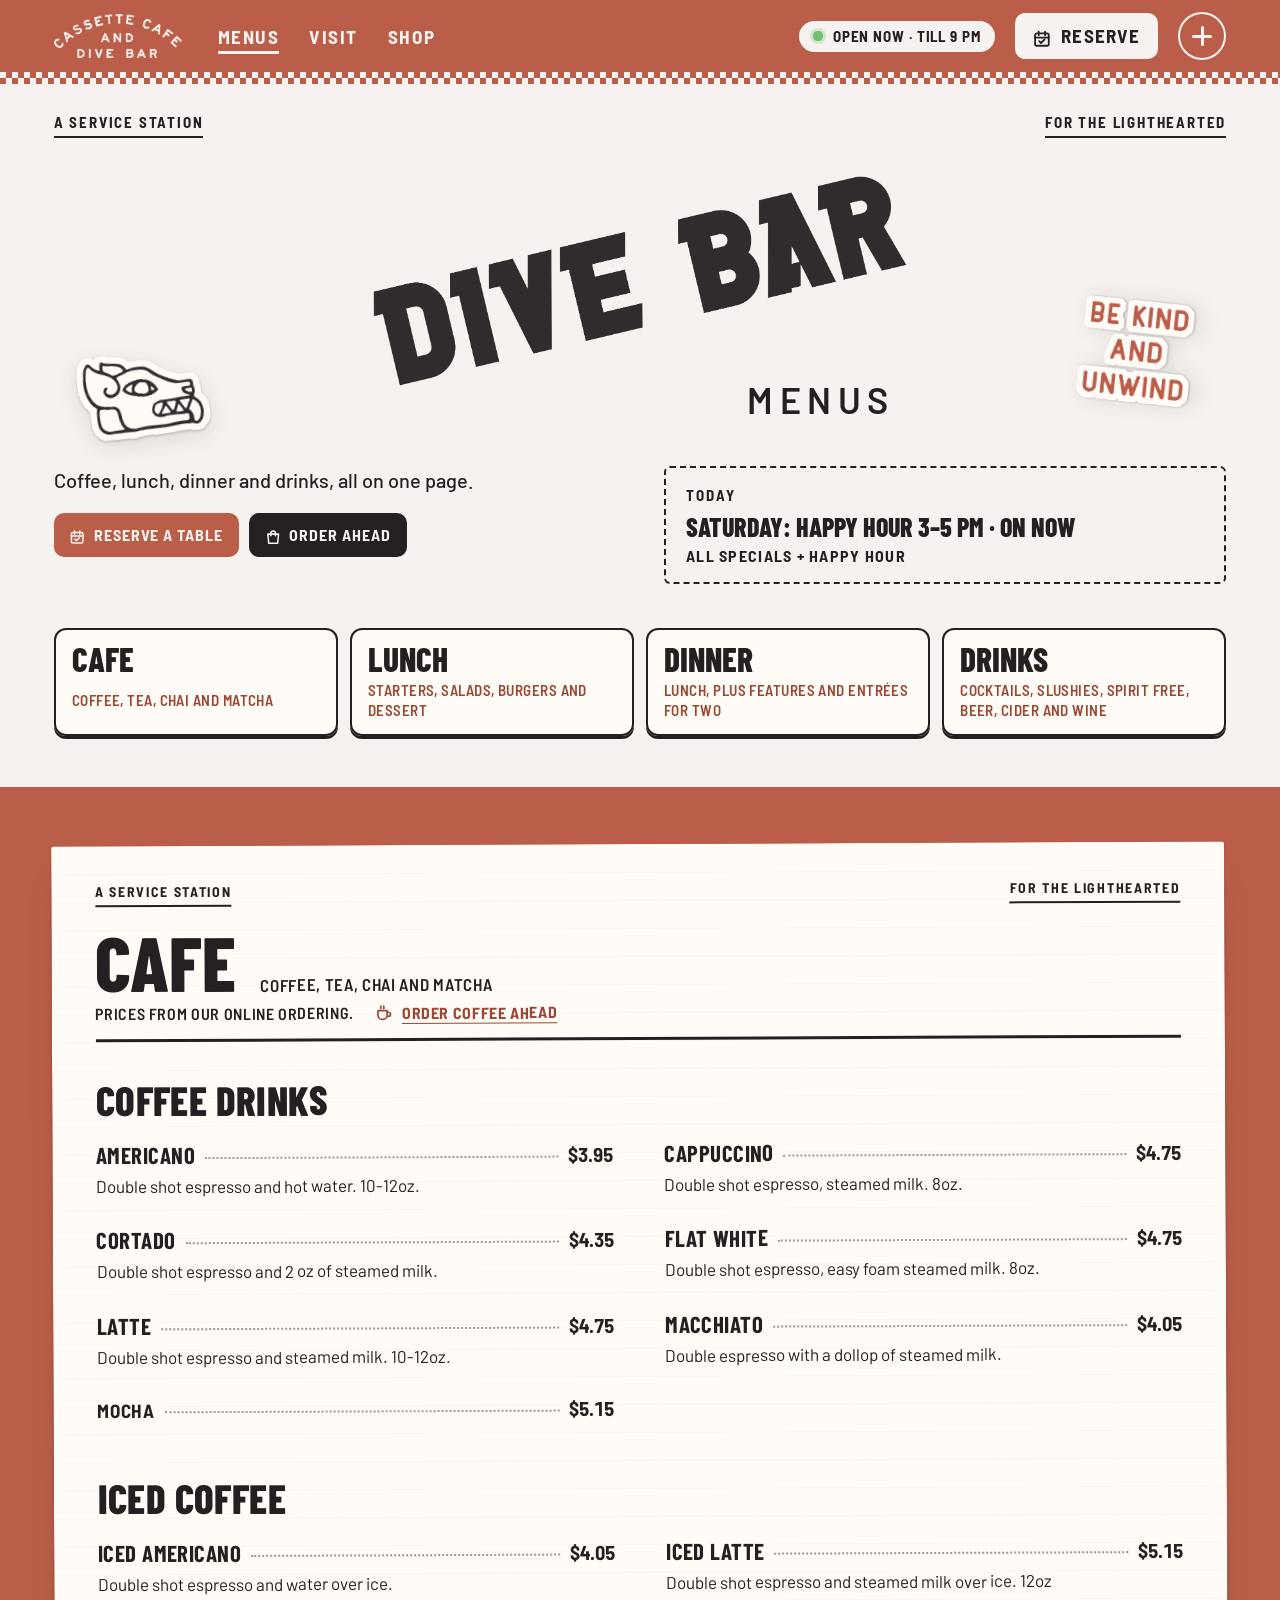
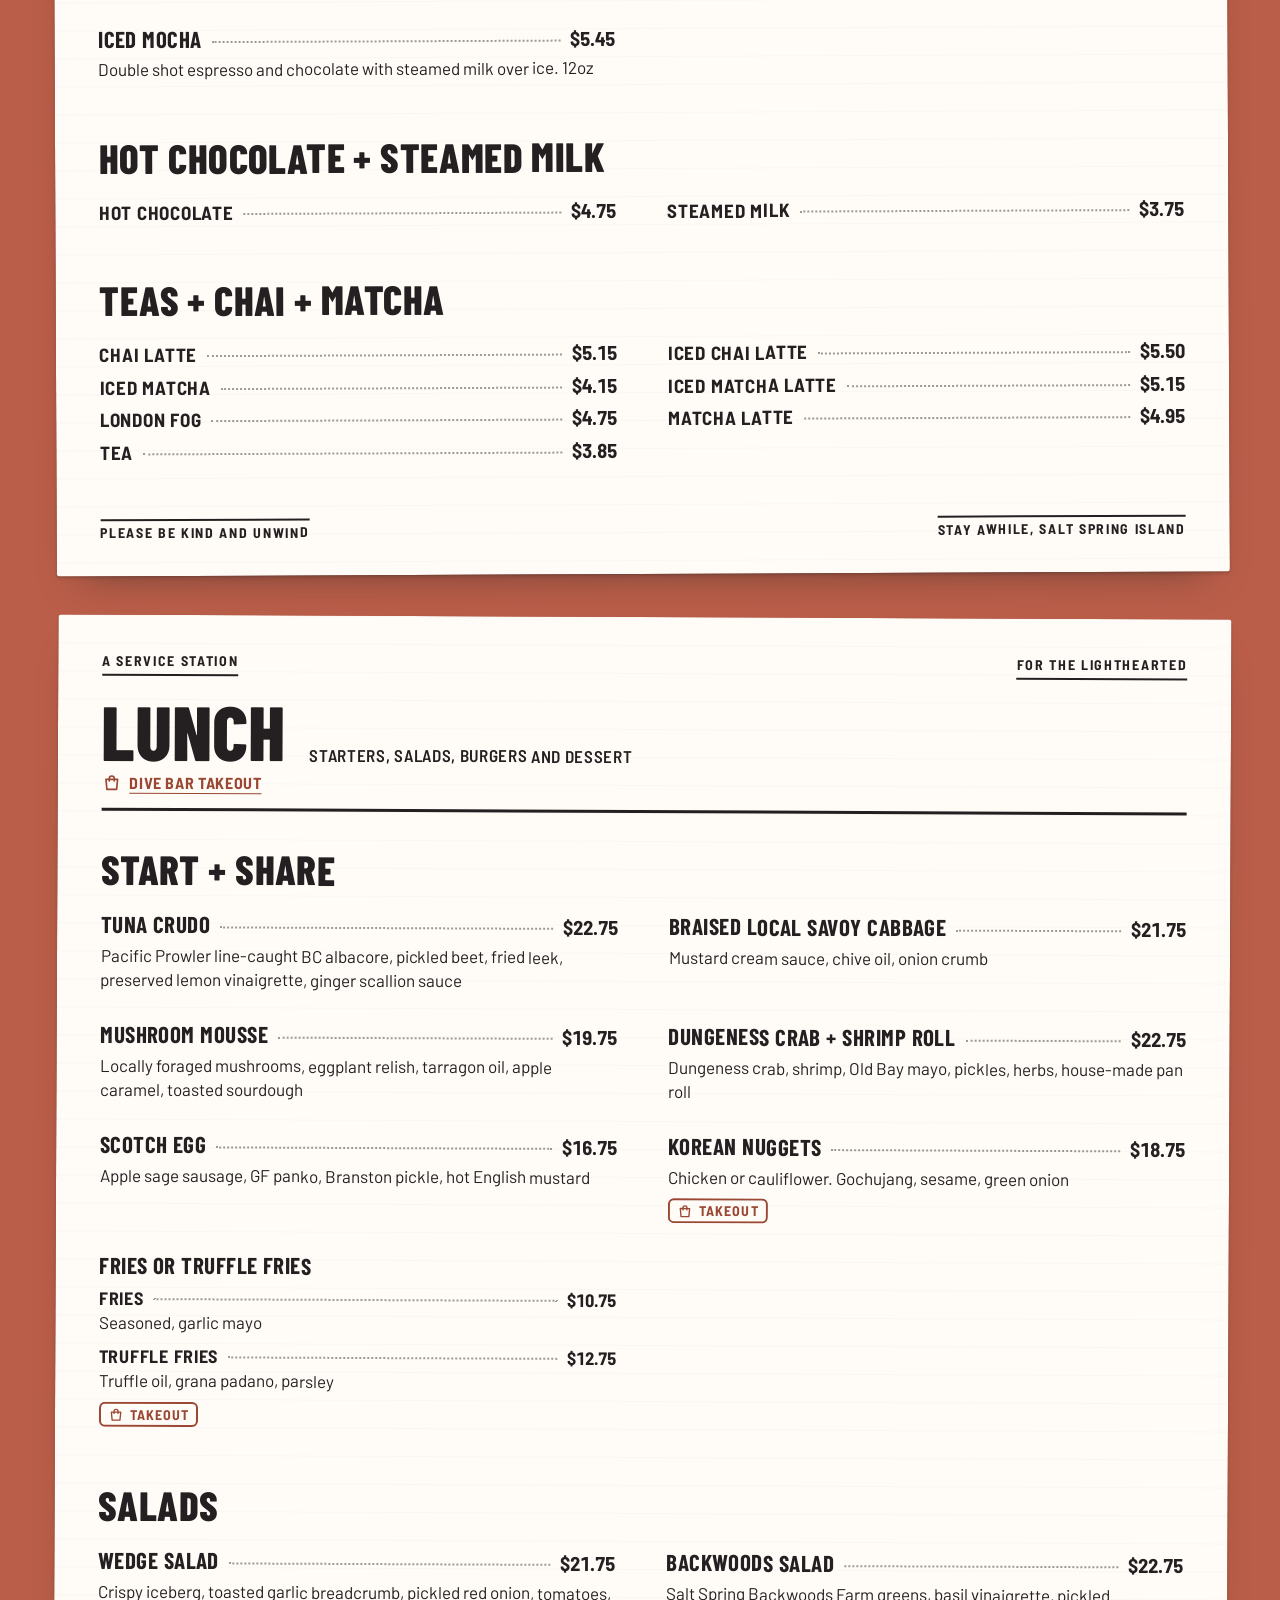
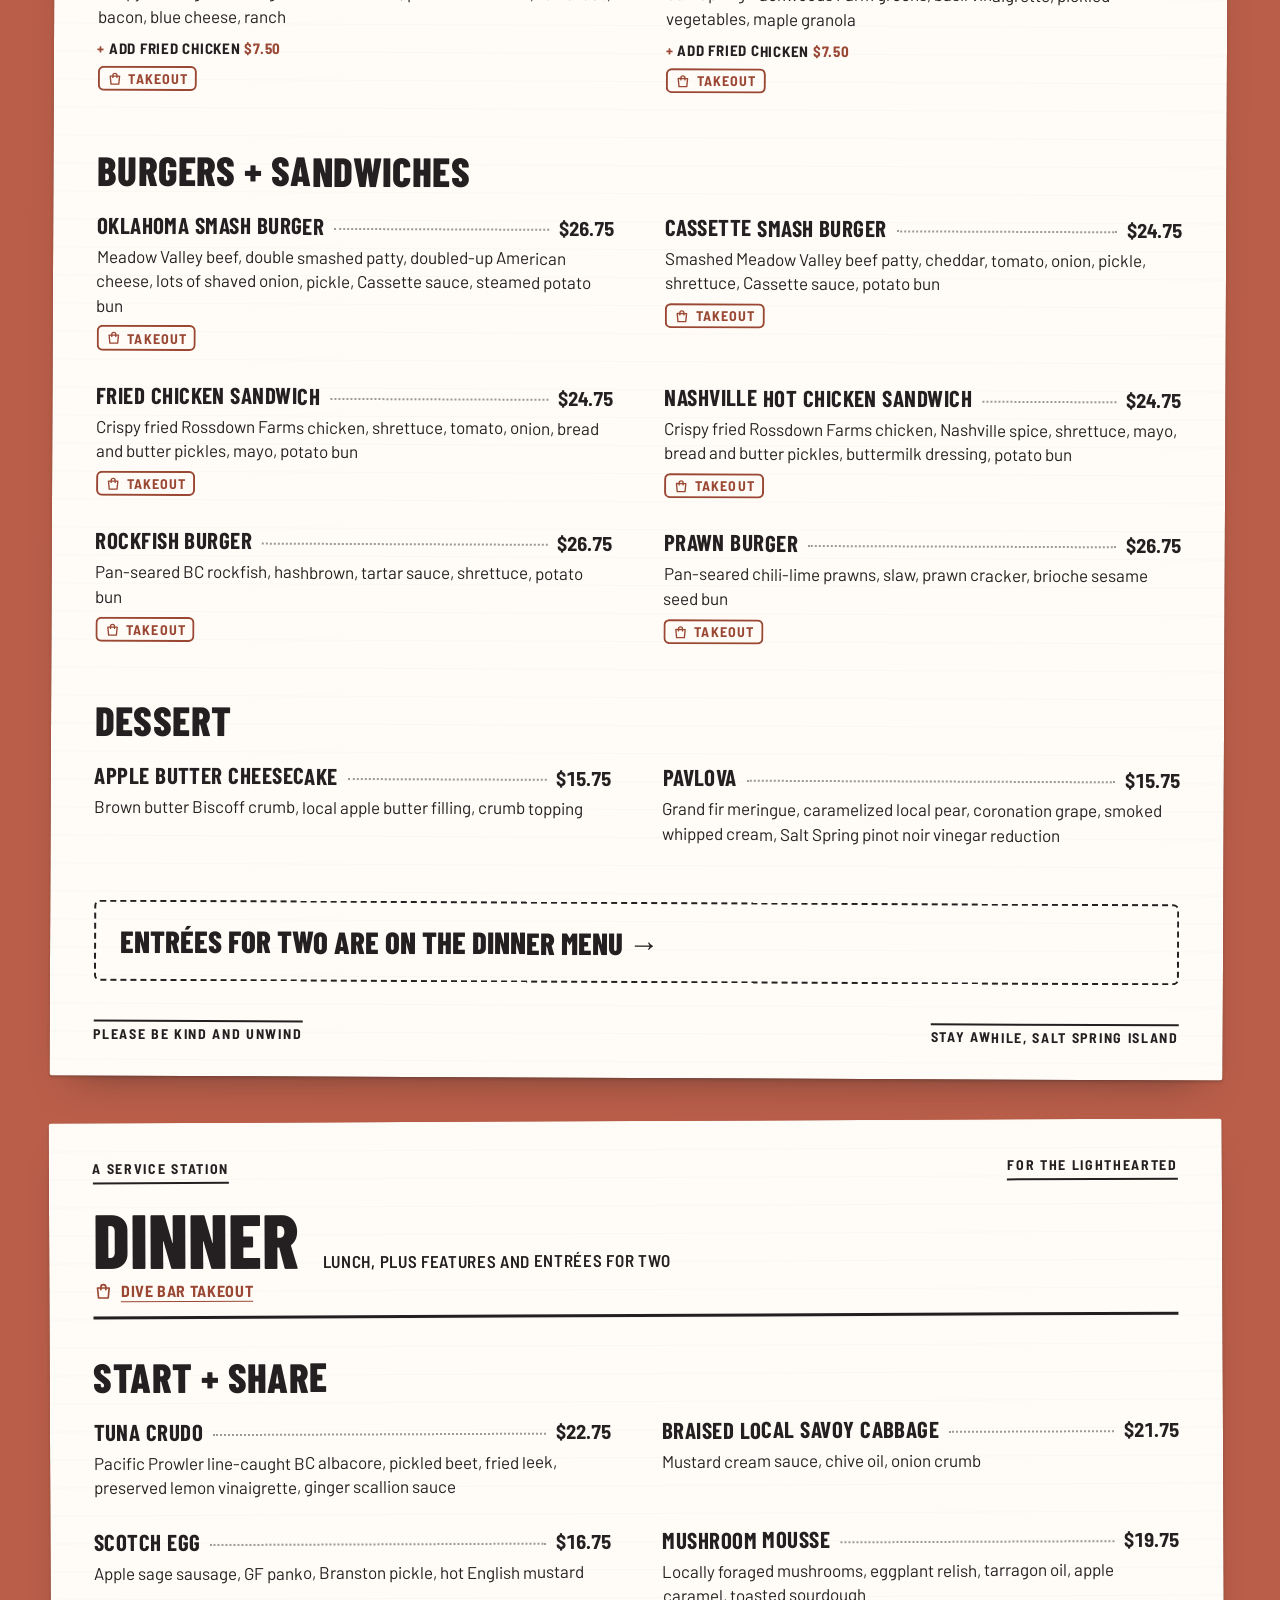
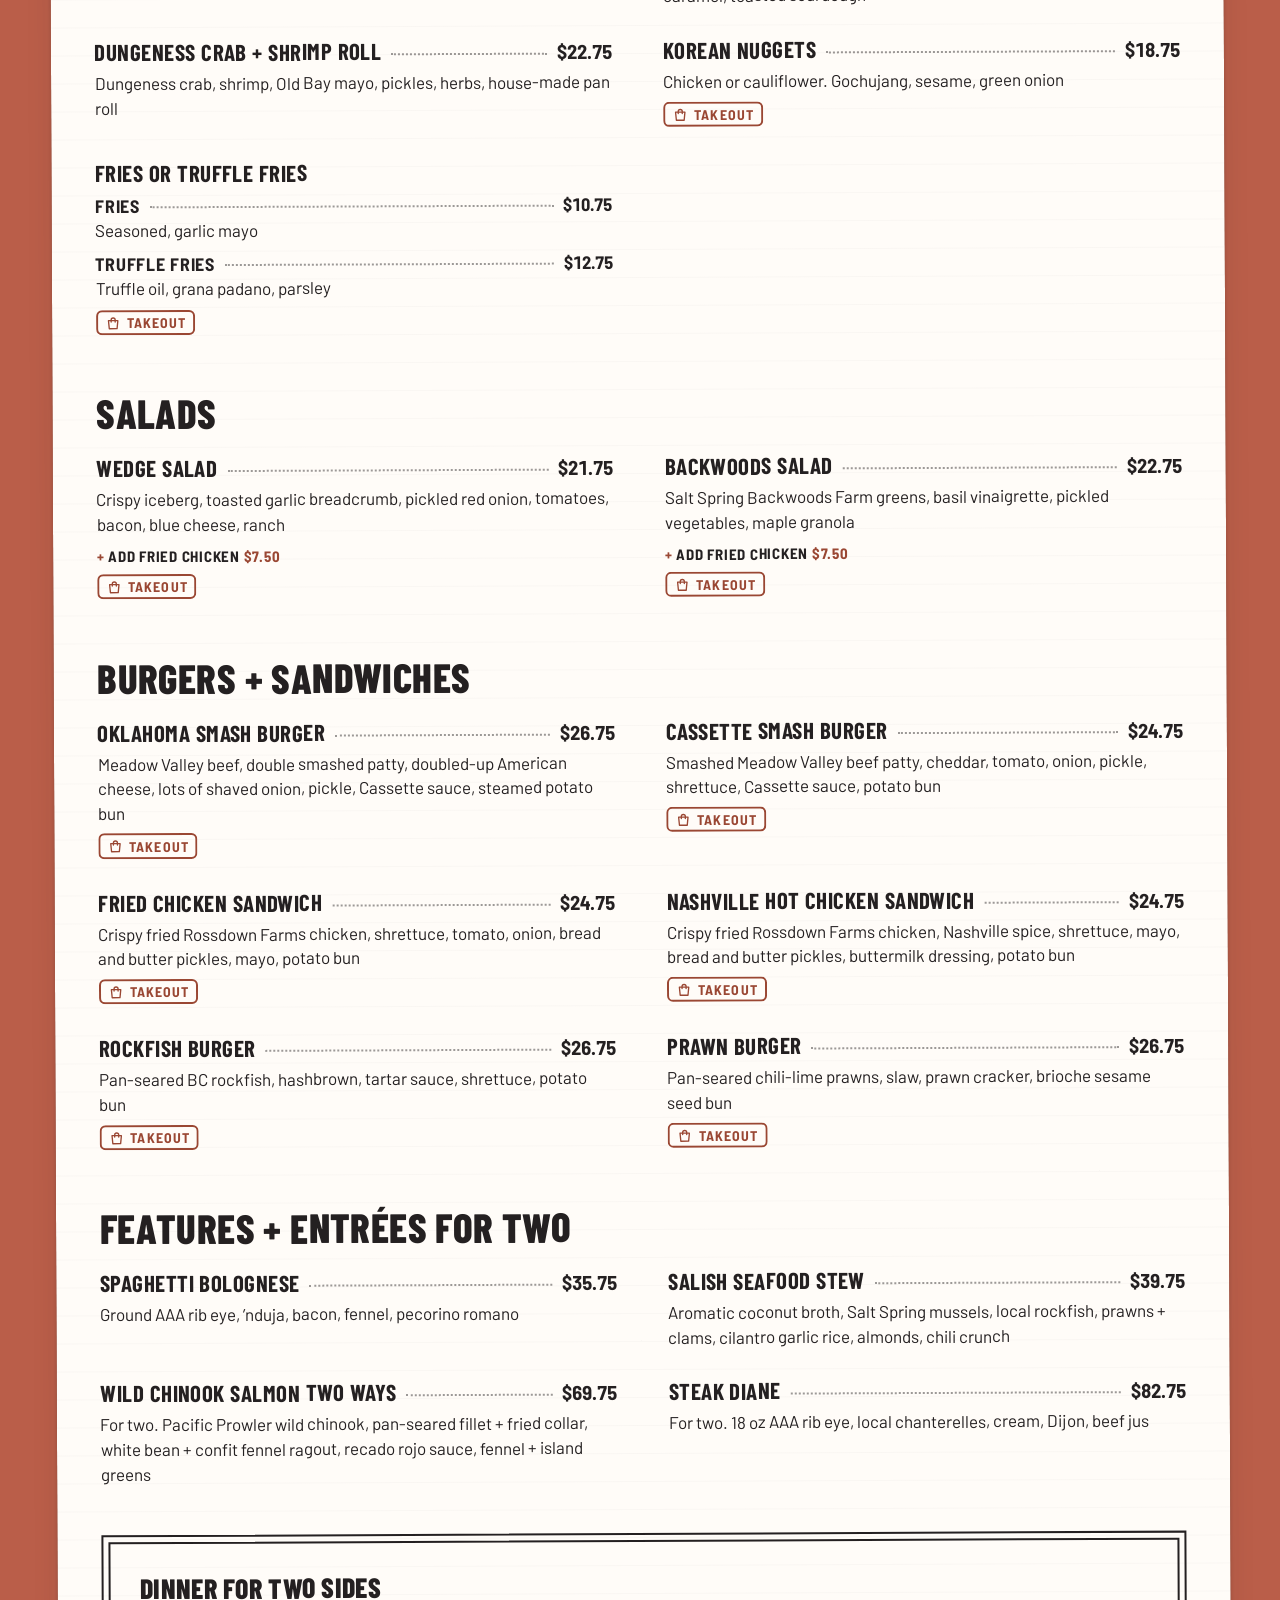
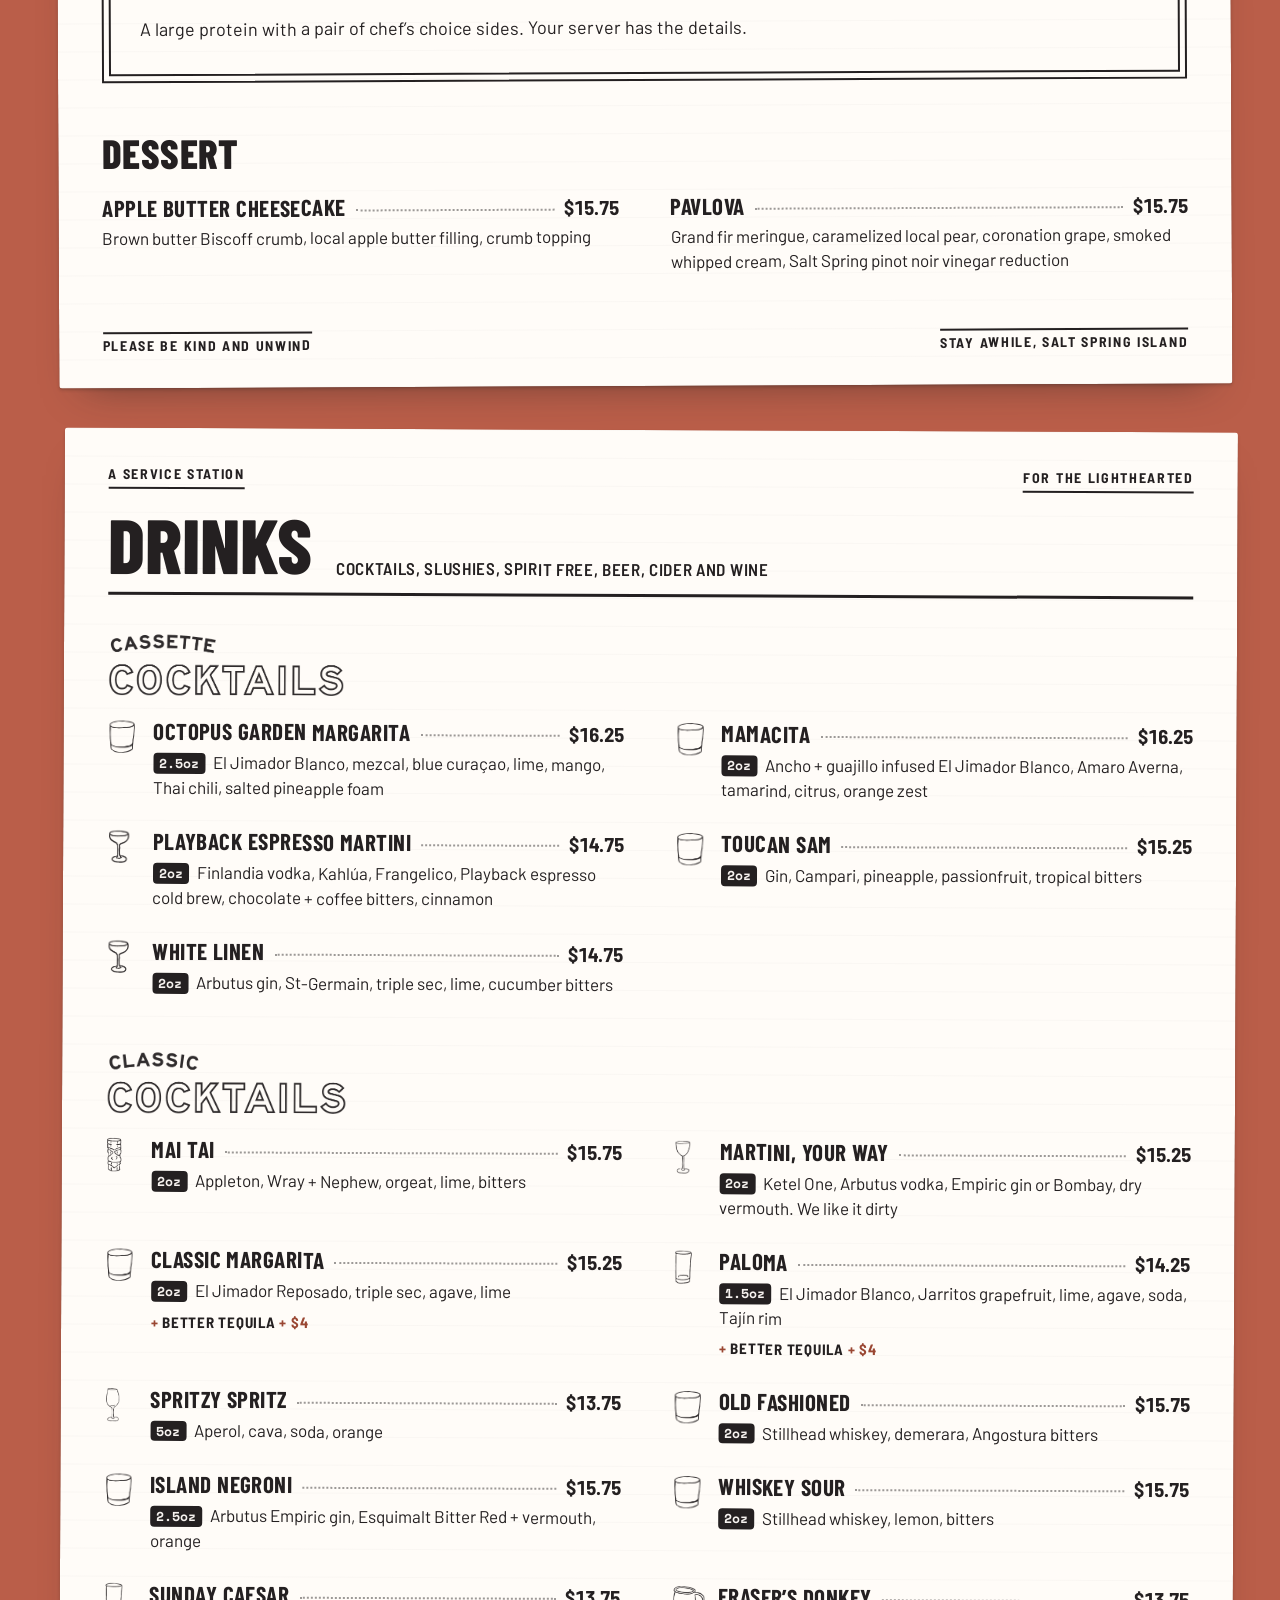
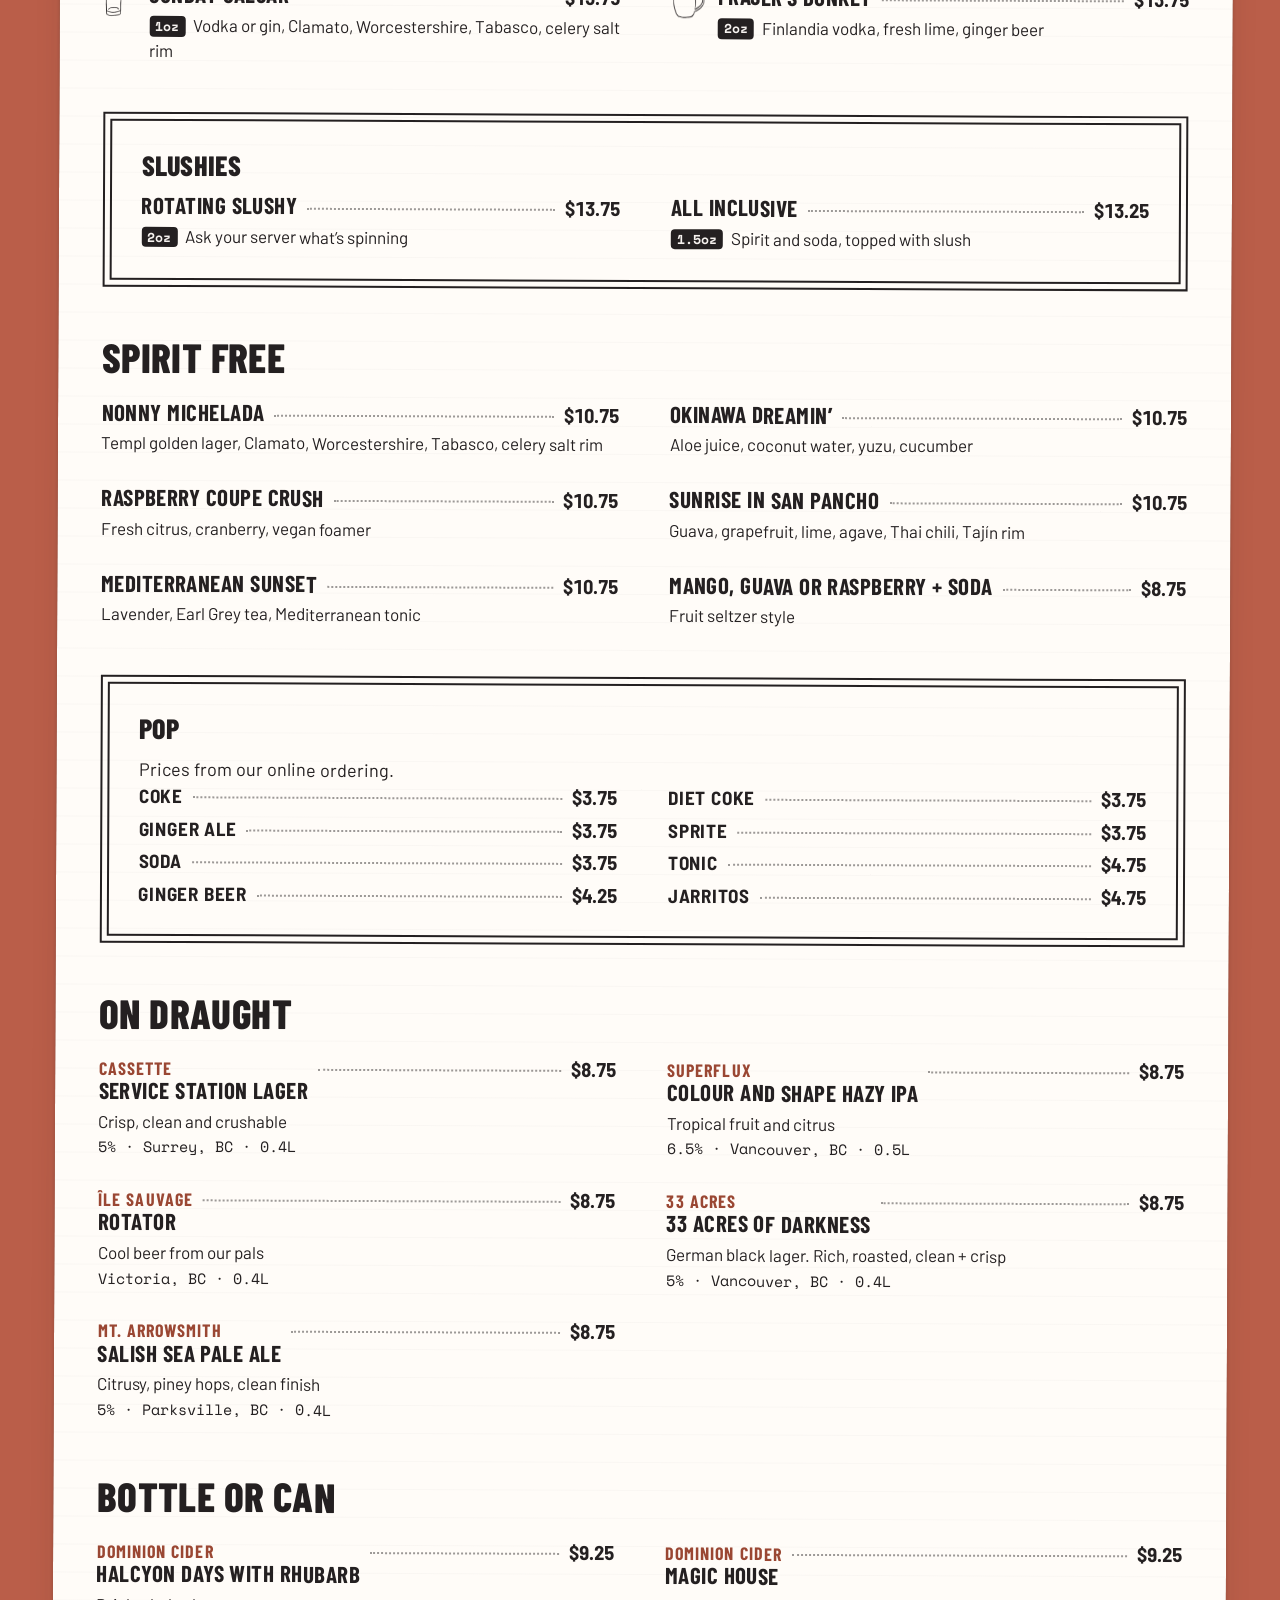
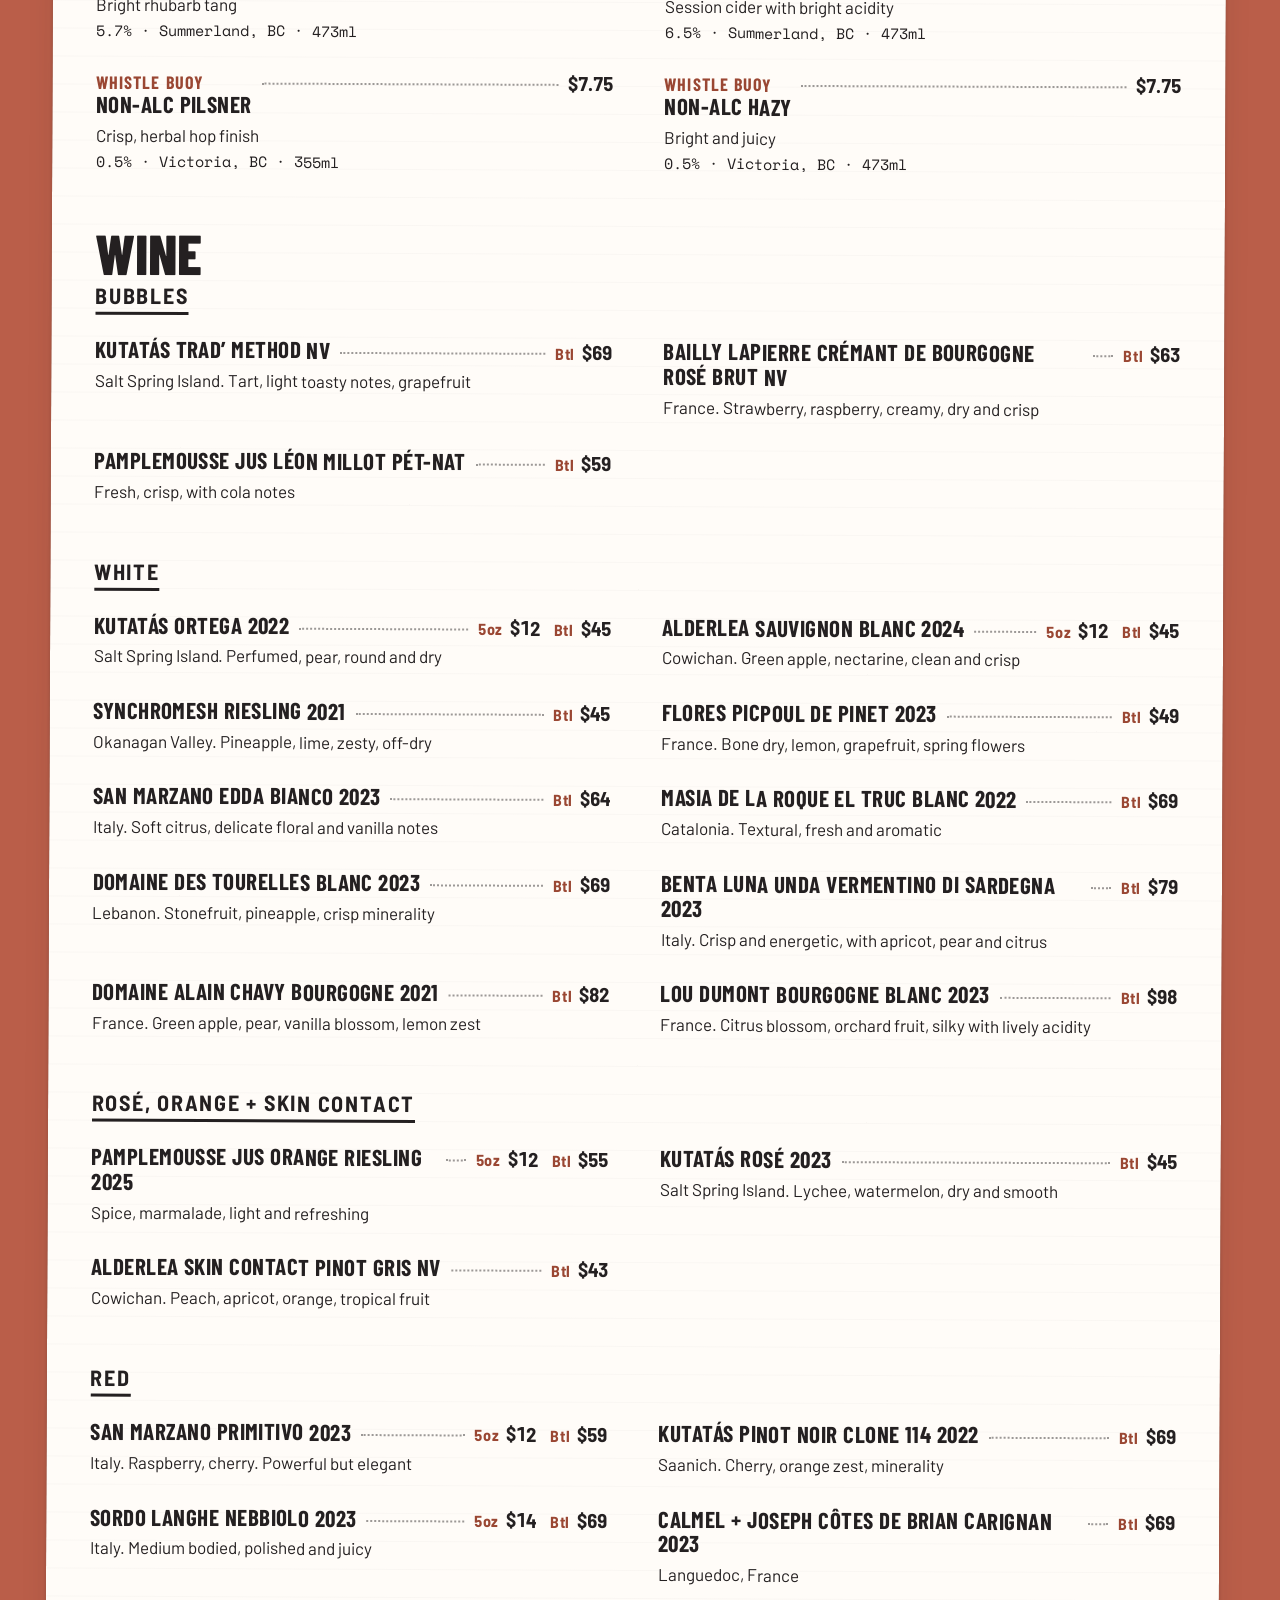
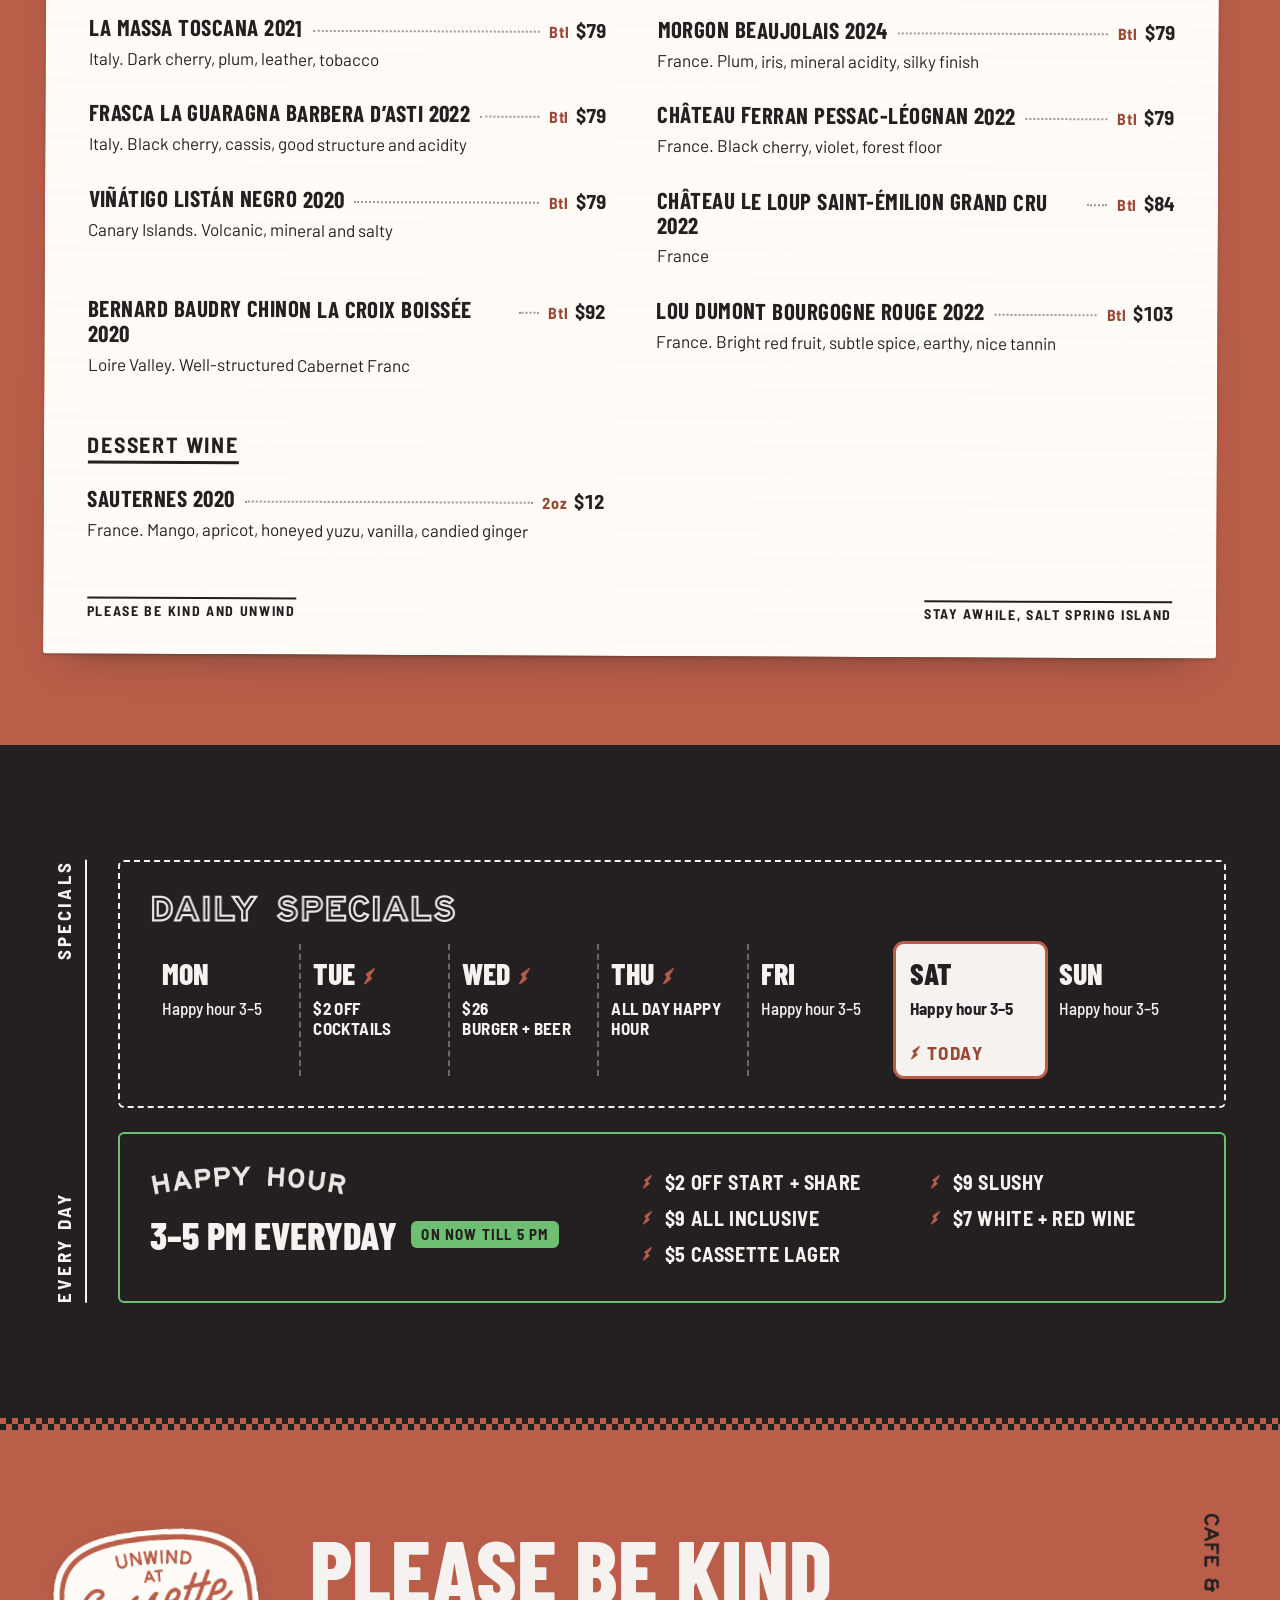
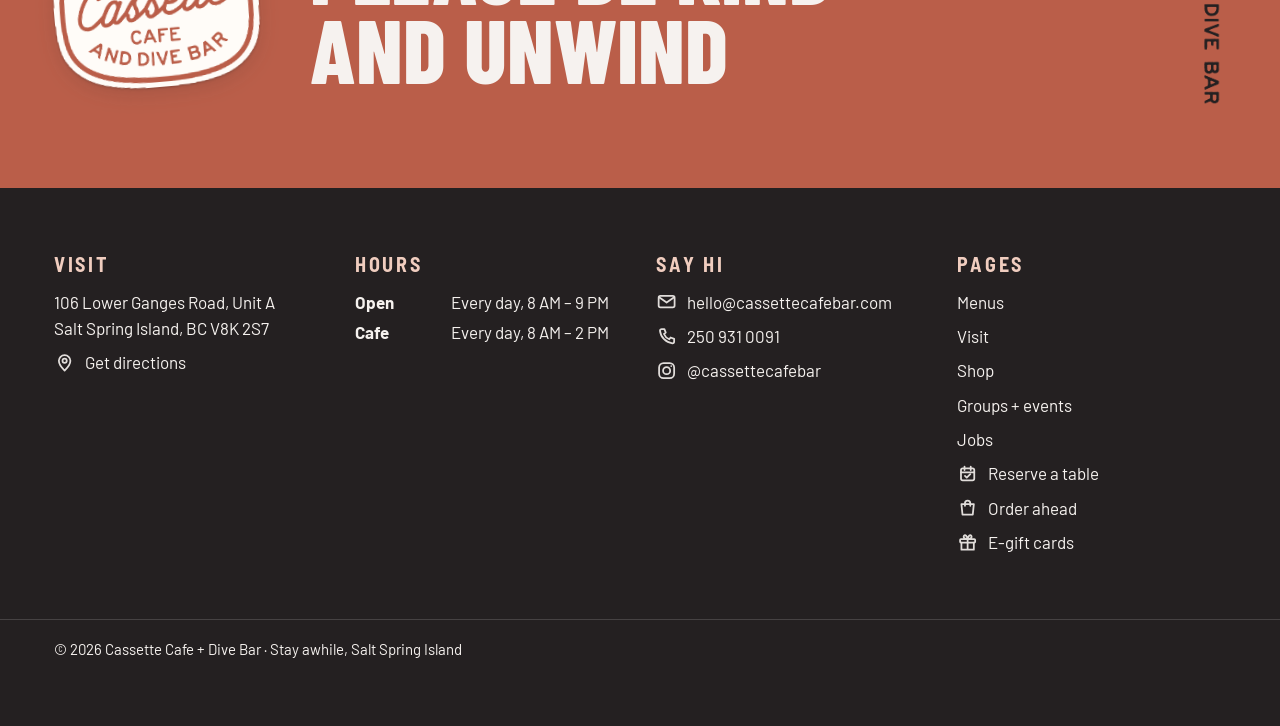
==== commit 6b9e8ae3: "Cassette: back to 'dive bar' Co-Authored-By: Claude Opus 5.5 <noreply@anthropic.com>" ====
--- a/cassette/menu/index.html
+++ b/cassette/menu/index.html
@@ -20,4 +20,4 @@
 setTimeout(function(){if(!window.__protoReady)d.classList.remove('motion-fade','motion-rich','hero-intro')},3000);})();</script><style>
       html.motion-rich [data-split]:not(.is-split) { visibility: hidden; }
     </style><link rel="stylesheet" href="/_astro/Layout.gE7EDHoF.css"><link rel="stylesheet" href="/_astro/shared.DVgQijyu.css"><style>.proto-switch[data-astro-cid-zcmqvsln]{inset:auto 12px var(--proto-switch-bottom,12px) auto;z-index:9000;color:#f4f1ea;background:0 0;border:0;width:auto;height:auto;margin:0;padding:0;font:500 12px/1 system-ui,sans-serif;position:fixed;overflow:visible}summary[data-astro-cid-zcmqvsln]{cursor:pointer;backdrop-filter:blur(8px);background:#141311e6;border-radius:999px;width:max-content;margin-left:auto;padding:10px 14px;list-style:none}summary[data-astro-cid-zcmqvsln]::-webkit-details-marker{display:none}.ms-panel[data-astro-cid-zcmqvsln]{width:min(420px,100vw - 24px);max-height:min(640px, calc(100dvh - 72px - var(--proto-switch-bottom,12px)));overscroll-behavior:contain;scrollbar-width:thin;scrollbar-color:#ffffff40 transparent;backdrop-filter:blur(8px);background:#141311f2;border-radius:16px;gap:12px;margin-bottom:8px;padding:12px 12px 14px;display:grid;overflow:auto}.proto-switch[data-astro-cid-zcmqvsln][open]{flex-direction:column-reverse;display:flex}.ms-section[data-astro-cid-zcmqvsln]{gap:6px;display:grid}.ms-section[data-astro-cid-zcmqvsln]+.ms-section[data-astro-cid-zcmqvsln]{border-top:1px solid #ffffff1f;padding-top:12px}.ms-head[data-astro-cid-zcmqvsln]{letter-spacing:.14em;text-transform:uppercase;color:#f4f1ea80;margin:0 0 2px;font:600 10px/1 system-ui,sans-serif}.ms-row[data-astro-cid-zcmqvsln]{grid-template-columns:68px minmax(0,1fr);align-items:start;gap:8px;display:grid}.ms-label[data-astro-cid-zcmqvsln]{opacity:.72;padding-top:7px}.ms-options[data-astro-cid-zcmqvsln]{flex-wrap:wrap;gap:3px;display:flex}.ms-options[data-astro-cid-zcmqvsln] button[data-astro-cid-zcmqvsln]{color:inherit;font:inherit;text-transform:capitalize;cursor:pointer;background:#ffffff14;border:0;border-radius:999px;padding:6px 8px;transition:background-color .2s}.ms-options[data-astro-cid-zcmqvsln] button[data-astro-cid-zcmqvsln]:hover{background:#ffffff2e}.ms-options[data-astro-cid-zcmqvsln] button[data-astro-cid-zcmqvsln]:focus-visible{outline-offset:1px;outline:2px solid #f4f1ea}.ms-options[data-astro-cid-zcmqvsln] button[data-astro-cid-zcmqvsln][aria-pressed=true]{color:#141311;background:#f4f1ea}
-</style><meta name="robots" content="noindex, nofollow"><style>.proto-switch{display:none!important}</style></head><body data-page="menu"><a class="skip" href="#main">Skip to content</a><header class="hdr tone-aware" data-hdr><div class="hdr-bar"><a class="hdr-logo" href="/cassette" aria-label="Cassette Cafe + Dive Bar, home"><span class="art" aria-hidden="true" style="--art:url(/cassette/arch.png);aspect-ratio:1310/455;"></span></a><nav class="hdr-nav" aria-label="Main"><a href="/cassette/menu" data-hover-host aria-current="page"><span class="hover-line">Menus</span></a><a href="/cassette/visit" data-hover-host><span class="hover-line">Visit</span></a><a href="/cassette/shop" data-hover-host><span class="hover-line">Shop</span></a></nav><p class="hdr-status" data-status-chip><span class="now-dot" aria-hidden="true"></span><span data-status-text>Open every day 8–⁠9</span></p><a class="btn btn-cream hdr-order fill key no-island" href="https://tables.toasttab.com/restaurants/da9eb305-34f1-4f2f-aad9-6ac55d774aec/reserve" target="_blank" rel="noopener" data-magnetic="0.2"><span><svg class="icon btn-icon" viewBox="0 0 24 24" width="24" height="24" fill="none" stroke="currentColor" stroke-width="2" stroke-linecap="round" stroke-linejoin="round" aria-hidden="true"><rect x="4.5" y="6" width="15" height="13.5" rx="2"/><path d="M4.5 10.5h15M8.5 4v4M15.5 4v4"/><path d="M9 14.5l2 2 4-4"/></svg>Reserve<span class="sr-only"> a table on Toast (opens in a new tab)</span></span></a><button class="plus-btn fill" type="button" data-panel-open aria-controls="panel" aria-expanded="false"><span class="sr-only">Open the site menu</span><span class="plus" aria-hidden="true"></span></button></div><div class="checker hdr-checker" aria-hidden="true"></div><div class="hdr-legend" data-legend inert><div class="legend-inner"><div class="legend-row"><nav class="legend-menus" aria-label="Jump to a menu"><span class="legend-pill" aria-hidden="true"></span><a href="#cafe" data-legend-menu="cafe"><span class="lm-title">Cafe</span><span class="lm-count" data-legend-count hidden></span></a><a href="#lunch" data-legend-menu="lunch"><span class="lm-title">Lunch</span><span class="lm-count" data-legend-count hidden></span></a><a href="#dinner" data-legend-menu="dinner"><span class="lm-title">Dinner</span><span class="lm-count" data-legend-count hidden></span></a><a href="#drinks" data-legend-menu="drinks"><span class="lm-title">Drinks</span><span class="lm-count" data-legend-count hidden></span></a></nav><div class="legend-search" role="search" data-legend-search><label class="sr-only" for="menu-q">Search the menus</label><svg class="icon legend-search-icon" viewBox="0 0 24 24" width="24" height="24" fill="none" stroke="currentColor" stroke-width="2" stroke-linecap="round" stroke-linejoin="round" aria-hidden="true"><circle cx="10.5" cy="10.5" r="6.5"/><path d="M15.5 15.5 21 21"/></svg><input id="menu-q" type="search" placeholder="Search: crab, gin, fries…" autocomplete="off" spellcheck="false" data-menu-q><button class="legend-clear" type="button" data-menu-clear hidden><span class="sr-only">Clear search</span><span aria-hidden="true">×</span></button></div><button class="legend-search-toggle" type="button" data-search-toggle aria-expanded="false" aria-controls="menu-q"><svg class="icon" viewBox="0 0 24 24" width="24" height="24" fill="none" stroke="currentColor" stroke-width="2" stroke-linecap="round" stroke-linejoin="round" aria-hidden="true"><circle cx="10.5" cy="10.5" r="6.5"/><path d="M15.5 15.5 21 21"/></svg><span class="sr-only">Search the menus</span></button></div><nav class="legend-secs" aria-label="Cafe sections" data-legend-secs="cafe"><span class="legend-pill" aria-hidden="true"></span><a href="#cafe-coffee" data-sec-link="cafe-coffee">Coffee</a><a href="#cafe-iced" data-sec-link="cafe-iced">Iced</a><a href="#cafe-chocolate" data-sec-link="cafe-chocolate">Chocolate</a><a href="#cafe-tea" data-sec-link="cafe-tea">Tea + chai</a></nav><nav class="legend-secs" aria-label="Lunch sections" data-legend-secs="lunch" hidden><span class="legend-pill" aria-hidden="true"></span><a href="#lunch-start" data-sec-link="lunch-start">Start</a><a href="#lunch-salad" data-sec-link="lunch-salad">Salads</a><a href="#lunch-burgers" data-sec-link="lunch-burgers">Burgers</a><a href="#lunch-dessert" data-sec-link="lunch-dessert">Dessert</a></nav><nav class="legend-secs" aria-label="Dinner sections" data-legend-secs="dinner" hidden><span class="legend-pill" aria-hidden="true"></span><a href="#dinner-start" data-sec-link="dinner-start">Start</a><a href="#dinner-salad" data-sec-link="dinner-salad">Salads</a><a href="#dinner-burgers" data-sec-link="dinner-burgers">Burgers</a><a href="#dinner-two" data-sec-link="dinner-two dinner-sides">Features</a><a href="#dinner-dessert" data-sec-link="dinner-dessert">Dessert</a></nav><nav class="legend-secs" aria-label="Drinks sections" data-legend-secs="drinks" hidden><span class="legend-pill" aria-hidden="true"></span><a href="#drinks-cassette" data-sec-link="drinks-cassette drinks-classic">Cocktails</a><a href="#drinks-slushies" data-sec-link="drinks-slushies">Slushies</a><a href="#drinks-free" data-sec-link="drinks-free drinks-pop">Spirit free</a><a href="#drinks-draught" data-sec-link="drinks-draught drinks-bottle">Beer + cider</a><a href="#drinks-fizzy" data-sec-link="drinks-fizzy drinks-white drinks-rose drinks-red drinks-dessert">Wine</a></nav><p class="legend-status" aria-live="polite" data-mstatus></p></div></div></header><!-- The + menu: the site's transition, from wherever it was opened --><div id="panel" class="panel" popover="manual" role="dialog" aria-modal="true" aria-label="Site menu" data-lenis-prevent><div class="panel-top"><a class="hdr-logo" href="/cassette" aria-label="Cassette Cafe + Dive Bar, home"><span class="art" aria-hidden="true" style="--art:url(/cassette/arch.png);aspect-ratio:1310/455;"></span></a><button class="plus-btn is-x fill" type="button" data-panel-close><span class="sr-only">Close the site menu</span><span class="plus" aria-hidden="true"></span></button></div><div class="panel-body"><nav aria-label="Site"><ol class="panel-nav"><li style="--i:0"><a href="/cassette" data-hover-host><span class="pn-no" aria-hidden="true">01</span><span class="pn-label"><span class="hover-line">Home</span></span><span class="pn-aside">Cafe + restaurant</span></a></li><li style="--i:1"><a href="/cassette/menu" data-hover-host aria-current="page"><span class="pn-no" aria-hidden="true">02</span><span class="pn-label"><span class="hover-line">Menus</span></span><span class="pn-aside">Cafe · Lunch · Dinner · Drinks</span></a></li><li style="--i:2"><a href="/cassette/visit" data-hover-host><span class="pn-no" aria-hidden="true">03</span><span class="pn-label"><span class="hover-line">Visit</span></span><span class="pn-aside">106 Lower Ganges Road</span></a></li><li style="--i:3"><a href="/cassette/shop" data-hover-host><span class="pn-no" aria-hidden="true">04</span><span class="pn-label"><span class="hover-line">Shop</span></span><span class="pn-aside">Tees · hats · hoodies</span></a></li><li style="--i:4"><a href="https://tables.toasttab.com/restaurants/da9eb305-34f1-4f2f-aad9-6ac55d774aec/reserve" target="_blank" rel="noopener" data-hover-host><span class="pn-no" aria-hidden="true">05</span><span class="pn-label"><span class="hover-line">Reserve</span></span><span class="pn-aside">A table<span class="sr-only"> on Toast (opens in a new tab)</span></span></a></li><li style="--i:5"><a href="https://order.toasttab.com/online/cassette-cafe-and-dive-bar-106-lower-ganges-road-unit-a" target="_blank" rel="noopener" data-hover-host><span class="pn-no" aria-hidden="true">06</span><span class="pn-label"><span class="hover-line">Order ahead</span></span><span class="pn-aside">Coffee + takeout<span class="sr-only"> on Toast (opens in a new tab)</span></span></a></li></ol></nav><div class="panel-side"><p class="eyebrow">Right now</p><ul class="now-list key" data-now-list><li data-now="cafe"><span class="now-dot" aria-hidden="true"></span><b>Cafe</b> <span data-now-text>8&nbsp;AM–⁠2&nbsp;PM every day</span></li><li data-now="bar"><span class="now-dot" aria-hidden="true"></span><b>Restaurant</b> <span data-now-text>Noon–⁠9&nbsp;PM every day</span></li><li data-now="happy"><span class="now-dot" aria-hidden="true"></span><b>Happy hour</b> <span data-now-text>3–⁠5&nbsp;PM every day</span></li></ul><p class="panel-addr">106 Lower Ganges Road, Unit A<br>Salt Spring Island, BC V8K 2S7</p><div class="panel-actions"><button class="btn btn-ghost fill" type="button" data-map-open><span>Get directions</span></button><a class="btn btn-ghost fill" href="tel:+12509310091"><span>Call 250 931 0091</span></a></div><p class="panel-links"><a class="icon-link" href="mailto:hello@cassettecafebar.com" data-hover-host><svg class="icon" viewBox="0 0 24 24" width="24" height="24" fill="none" stroke="currentColor" stroke-width="2" stroke-linecap="round" stroke-linejoin="round" aria-hidden="true"><rect x="3" y="5.5" width="18" height="13" rx="2"/><path d="m3.5 7 8.5 6 8.5-6"/></svg><span class="hover-line">hello@cassettecafebar.com</span></a><a class="icon-link" href="https://www.instagram.com/cassettecafebar/" target="_blank" rel="noopener" data-hover-host><svg class="icon" viewBox="0 0 24 24" width="24" height="24" fill="none" stroke="currentColor" stroke-width="2" stroke-linecap="round" stroke-linejoin="round" aria-hidden="true"><rect x="3.5" y="3.5" width="17" height="17" rx="5"/><circle cx="12" cy="12" r="4"/><circle cx="17.2" cy="6.8" r="1" fill="currentColor" stroke="none"/></svg><span class="hover-line">@cassettecafebar</span></a></p></div><div class="panel-cat" data-peel data-hover aria-hidden="true"><span class="sticker" data-die="cream" data-ink="ink" aria-hidden="true" style="aspect-ratio:1100/1332;--die-mask:url(/cassette/cat-die.png);--ink-mask:url(/cassette/cat.png);--ix:2.182%;--iy:1.952%;--iw:95.636%;--ih:96.096%;"><span class="sticker-lift"><span></span></span><span class="sticker-die"></span><span class="sticker-ink"></span></span></div></div><div class="checker panel-checker" aria-hidden="true"></div></div><main id="main" class="page" tabindex="-1"><section class="mhead" data-tone="cream" aria-labelledby="menu-title"><p class="mhead-corner mhead-corner-l" aria-hidden="true">A service station</p><p class="mhead-corner mhead-corner-r" aria-hidden="true">For the lighthearted</p><h1 class="mhead-title" id="menu-title"><span class="sr-only">Menus: cafe and dive bar</span><span class="art mhead-divebar" aria-hidden="true" style="--art:url(/cassette/divebar.png);aspect-ratio:1675/667;"></span><span class="mhead-word" aria-hidden="true">Menus</span></h1><div class="mhead-row"><div class="mhead-copy" data-fade><p class="lede">Coffee, lunch, dinner and drinks, all on one page.</p><div class="mhead-order"><a class="btn btn-rust btn-small fill" href="https://tables.toasttab.com/restaurants/da9eb305-34f1-4f2f-aad9-6ac55d774aec/reserve" target="_blank" rel="noopener"><span><svg class="icon btn-icon" viewBox="0 0 24 24" width="24" height="24" fill="none" stroke="currentColor" stroke-width="2" stroke-linecap="round" stroke-linejoin="round" aria-hidden="true"><rect x="4.5" y="6" width="15" height="13.5" rx="2"/><path d="M4.5 10.5h15M8.5 4v4M15.5 4v4"/><path d="M9 14.5l2 2 4-4"/></svg>Reserve a table<span class="sr-only"> on Toast (opens in a new tab)</span></span></a><a class="btn btn-ink btn-small fill" href="https://order.toasttab.com/online/cassette-cafe-and-dive-bar-106-lower-ganges-road-unit-a" target="_blank" rel="noopener"><span><svg class="icon btn-icon" viewBox="0 0 24 24" width="24" height="24" fill="none" stroke="currentColor" stroke-width="2" stroke-linecap="round" stroke-linejoin="round" aria-hidden="true"><path d="M5 8h14l-1.2 12H6.2z"/><path d="M9 10V7a3 3 0 0 1 6 0v3"/></svg>Order ahead<span class="sr-only"> on Toast (opens in a new tab)</span></span></a></div></div><div class="mhead-today key no-island" data-fade><p class="eyebrow">Today</p><p class="mhead-today-text" data-today-line>Daily specials Tue–⁠Thu · Happy hour 3–⁠5&nbsp;PM every day</p><a class="mhead-specials-link" href="#specials" data-hover-host><span class="hover-line">All specials + happy hour</span></a></div></div><!-- the four menus: these just scroll down the page --><nav class="menus-index" aria-label="Menus on this page"><a href="#cafe" class="menus-index-link"><span class="mil-title">Cafe</span><span class="mil-sub">Coffee, tea, chai and matcha</span></a><a href="#lunch" class="menus-index-link"><span class="mil-title">Lunch</span><span class="mil-sub">Starters, salads, burgers and dessert</span></a><a href="#dinner" class="menus-index-link"><span class="mil-title">Dinner</span><span class="mil-sub">Lunch, plus features and entrées for two</span></a><a href="#drinks" class="menus-index-link"><span class="mil-title">Drinks</span><span class="mil-sub">Cocktails, slushies, spirit free, beer, cider and wine</span></a></nav><span class="mhead-boar" data-peel data-hover aria-hidden="true"><span class="sticker" data-die="paper" data-ink="ink" aria-hidden="true" style="aspect-ratio:346/233;--die-mask:url(/cassette/boar-a-die.png);--ink-mask:url(/cassette/boar-a.png);--ix:2.312%;--iy:3.433%;--iw:95.376%;--ih:93.133%;"><span class="sticker-lift"><span></span></span><span class="sticker-die"></span><span class="sticker-ink"></span></span></span><span class="mhead-kind" data-peel data-hover aria-hidden="true"><span class="sticker" data-die="paper" data-ink="rust" aria-hidden="true" style="aspect-ratio:756/830;--die-mask:url(/cassette/bekind-die.png);--ink-mask:url(/cassette/bekind.png);--ix:3.836%;--iy:3.253%;--iw:92.593%;--ih:93.012%;"><span class="sticker-lift"><span></span></span><span class="sticker-die"></span><span class="sticker-ink"></span></span></span></section><section class="menus" data-tone="rust" id="menus" aria-label="The menus" data-menus><div class="sheets"><article class="sheet" id="cafe" aria-labelledby="cafe-title" data-sheet="cafe"><div class="sheet-corners" aria-hidden="true"><span>A service station</span><span>For the lighthearted</span></div><header class="sheet-head"><h2 class="sheet-title" id="cafe-title">Cafe</h2><p class="sheet-sub">Coffee, tea, chai and matcha</p><p class="sheet-note">Prices from our online ordering.<a class="sheet-order" href="https://order.toasttab.com/online/cassette-cafe-and-dive-bar-106-lower-ganges-road-unit-a" target="_blank" rel="noopener"><svg class="icon" viewBox="0 0 24 24" width="24" height="24" fill="none" stroke="currentColor" stroke-width="2" stroke-linecap="round" stroke-linejoin="round" aria-hidden="true"><path d="M5 9h11v5.5a5 5 0 0 1-5 5h-1a5 5 0 0 1-5-5z"/><path d="M16 11h1.6a2.4 2.4 0 0 1 0 4.8H16"/><path d="M8.5 3.5c-.8 1 .8 1.8 0 3M12 3.5c-.8 1 .8 1.8 0 3"/></svg>Order coffee ahead<span class="sr-only"> on Toast (opens in a new tab)</span></a></p></header><section class="msec" id="cafe-coffee" aria-labelledby="cafe-coffee-t" data-sec><h3 class="msec-title" id="cafe-coffee-t">Coffee Drinks</h3><ul class="mitems"><li class="mi" data-item data-search="americano double shot espresso and hot water. 10-⁠12oz. coffee drinks"><div class="mi-row"><h4 class="mi-name"><span class="mi-title" data-hl>Americano</span></h4><span class="mi-dots" aria-hidden="true"></span><p class="mi-price">$3.95</p></div><div class="mi-more"><div class="mi-more-inner"><p class="mi-desc"><span data-hl>Double shot espresso and hot water. 10-⁠12oz.</span></p></div></div></li><li class="mi" data-item data-search="cappuccino double shot espresso, steamed milk. 8oz. coffee drinks"><div class="mi-row"><h4 class="mi-name"><span class="mi-title" data-hl>Cappuccino</span></h4><span class="mi-dots" aria-hidden="true"></span><p class="mi-price">$4.75</p></div><div class="mi-more"><div class="mi-more-inner"><p class="mi-desc"><span data-hl>Double shot espresso, steamed milk. 8oz.</span></p></div></div></li><li class="mi" data-item data-search="cortado double shot espresso and 2 oz of steamed milk. coffee drinks"><div class="mi-row"><h4 class="mi-name"><span class="mi-title" data-hl>Cortado</span></h4><span class="mi-dots" aria-hidden="true"></span><p class="mi-price">$4.35</p></div><div class="mi-more"><div class="mi-more-inner"><p class="mi-desc"><span data-hl>Double shot espresso and 2 oz of steamed milk.</span></p></div></div></li><li class="mi" data-item data-search="flat white double shot espresso, easy foam steamed milk. 8oz. coffee drinks"><div class="mi-row"><h4 class="mi-name"><span class="mi-title" data-hl>Flat White</span></h4><span class="mi-dots" aria-hidden="true"></span><p class="mi-price">$4.75</p></div><div class="mi-more"><div class="mi-more-inner"><p class="mi-desc"><span data-hl>Double shot espresso, easy foam steamed milk. 8oz.</span></p></div></div></li><li class="mi" data-item data-search="latte double shot espresso and steamed milk. 10-⁠12oz. coffee drinks"><div class="mi-row"><h4 class="mi-name"><span class="mi-title" data-hl>Latte</span></h4><span class="mi-dots" aria-hidden="true"></span><p class="mi-price">$4.75</p></div><div class="mi-more"><div class="mi-more-inner"><p class="mi-desc"><span data-hl>Double shot espresso and steamed milk. 10-⁠12oz.</span></p></div></div></li><li class="mi" data-item data-search="macchiato double espresso with a dollop of steamed milk. coffee drinks"><div class="mi-row"><h4 class="mi-name"><span class="mi-title" data-hl>Macchiato</span></h4><span class="mi-dots" aria-hidden="true"></span><p class="mi-price">$4.05</p></div><div class="mi-more"><div class="mi-more-inner"><p class="mi-desc"><span data-hl>Double espresso with a dollop of steamed milk.</span></p></div></div></li><li class="mi is-short" data-item data-search="mocha coffee drinks"><div class="mi-row"><h4 class="mi-name"><span class="mi-title" data-hl>Mocha</span></h4><span class="mi-dots" aria-hidden="true"></span><p class="mi-price">$5.15</p></div></li></ul></section><section class="msec" id="cafe-iced" aria-labelledby="cafe-iced-t" data-sec><h3 class="msec-title" id="cafe-iced-t">Iced Coffee</h3><ul class="mitems"><li class="mi" data-item data-search="iced americano double shot espresso and water over ice. iced coffee"><div class="mi-row"><h4 class="mi-name"><span class="mi-title" data-hl>Iced Americano</span></h4><span class="mi-dots" aria-hidden="true"></span><p class="mi-price">$4.05</p></div><div class="mi-more"><div class="mi-more-inner"><p class="mi-desc"><span data-hl>Double shot espresso and water over ice.</span></p></div></div></li><li class="mi" data-item data-search="iced latte double shot espresso and steamed milk over ice. 12oz iced coffee"><div class="mi-row"><h4 class="mi-name"><span class="mi-title" data-hl>Iced Latte</span></h4><span class="mi-dots" aria-hidden="true"></span><p class="mi-price">$5.15</p></div><div class="mi-more"><div class="mi-more-inner"><p class="mi-desc"><span data-hl>Double shot espresso and steamed milk over ice. 12oz</span></p></div></div></li><li class="mi" data-item data-search="iced mocha double shot espresso and chocolate with steamed milk over ice. 12oz iced coffee"><div class="mi-row"><h4 class="mi-name"><span class="mi-title" data-hl>Iced Mocha</span></h4><span class="mi-dots" aria-hidden="true"></span><p class="mi-price">$5.45</p></div><div class="mi-more"><div class="mi-more-inner"><p class="mi-desc"><span data-hl>Double shot espresso and chocolate with steamed milk over ice. 12oz</span></p></div></div></li></ul></section><section class="msec" id="cafe-chocolate" aria-labelledby="cafe-chocolate-t" data-sec><h3 class="msec-title" id="cafe-chocolate-t">Hot Chocolate + Steamed Milk</h3><ul class="mitems is-compact"><li class="mi is-short" data-item data-search="hot chocolate hot chocolate + steamed milk"><div class="mi-row"><h4 class="mi-name"><span class="mi-title" data-hl>Hot Chocolate</span></h4><span class="mi-dots" aria-hidden="true"></span><p class="mi-price">$4.75</p></div></li><li class="mi is-short" data-item data-search="steamed milk hot chocolate + steamed milk"><div class="mi-row"><h4 class="mi-name"><span class="mi-title" data-hl>Steamed Milk</span></h4><span class="mi-dots" aria-hidden="true"></span><p class="mi-price">$3.75</p></div></li></ul></section><section class="msec" id="cafe-tea" aria-labelledby="cafe-tea-t" data-sec><h3 class="msec-title" id="cafe-tea-t">Teas + Chai + Matcha</h3><ul class="mitems is-compact"><li class="mi is-short" data-item data-search="chai latte teas + chai + matcha"><div class="mi-row"><h4 class="mi-name"><span class="mi-title" data-hl>Chai Latte</span></h4><span class="mi-dots" aria-hidden="true"></span><p class="mi-price">$5.15</p></div></li><li class="mi is-short" data-item data-search="iced chai latte teas + chai + matcha"><div class="mi-row"><h4 class="mi-name"><span class="mi-title" data-hl>Iced Chai Latte</span></h4><span class="mi-dots" aria-hidden="true"></span><p class="mi-price">$5.50</p></div></li><li class="mi is-short" data-item data-search="iced matcha teas + chai + matcha"><div class="mi-row"><h4 class="mi-name"><span class="mi-title" data-hl>Iced Matcha</span></h4><span class="mi-dots" aria-hidden="true"></span><p class="mi-price">$4.15</p></div></li><li class="mi is-short" data-item data-search="iced matcha latte teas + chai + matcha"><div class="mi-row"><h4 class="mi-name"><span class="mi-title" data-hl>Iced Matcha Latte</span></h4><span class="mi-dots" aria-hidden="true"></span><p class="mi-price">$5.15</p></div></li><li class="mi is-short" data-item data-search="london fog teas + chai + matcha"><div class="mi-row"><h4 class="mi-name"><span class="mi-title" data-hl>London Fog</span></h4><span class="mi-dots" aria-hidden="true"></span><p class="mi-price">$4.75</p></div></li><li class="mi is-short" data-item data-search="matcha latte teas + chai + matcha"><div class="mi-row"><h4 class="mi-name"><span class="mi-title" data-hl>Matcha Latte</span></h4><span class="mi-dots" aria-hidden="true"></span><p class="mi-price">$4.95</p></div></li><li class="mi is-short" data-item data-search="tea teas + chai + matcha"><div class="mi-row"><h4 class="mi-name"><span class="mi-title" data-hl>Tea</span></h4><span class="mi-dots" aria-hidden="true"></span><p class="mi-price">$3.85</p></div></li></ul></section><div class="sheet-corners sheet-foot" aria-hidden="true"><span>Please be kind and unwind</span><span>Stay awhile, Salt Spring Island</span></div></article><article class="sheet" id="lunch" aria-labelledby="lunch-title" data-sheet="lunch"><div class="sheet-corners" aria-hidden="true"><span>A service station</span><span>For the lighthearted</span></div><header class="sheet-head"><h2 class="sheet-title" id="lunch-title">Lunch</h2><p class="sheet-sub">Starters, salads, burgers and dessert</p><p class="sheet-note"><a class="sheet-order" href="https://order.toasttab.com/online/cassette-cafe-and-dive-bar-106-lower-ganges-road-unit-a" target="_blank" rel="noopener"><svg class="icon" viewBox="0 0 24 24" width="24" height="24" fill="none" stroke="currentColor" stroke-width="2" stroke-linecap="round" stroke-linejoin="round" aria-hidden="true"><path d="M5 8h14l-1.2 12H6.2z"/><path d="M9 10V7a3 3 0 0 1 6 0v3"/></svg>Order takeout<span class="sr-only"> on Toast (opens in a new tab)</span></a></p></header><section class="msec" id="lunch-start" aria-labelledby="lunch-start-t" data-sec><h3 class="msec-title" id="lunch-start-t">Start + Share</h3><ul class="mitems"><li class="mi" data-item data-search="tuna crudo pacific prowler line-caught bc albacore, pickled beet, fried leek, preserved lemon vinaigrette, ginger scallion sauce start + share"><div class="mi-row"><h4 class="mi-name"><span class="mi-title" data-hl>Tuna Crudo</span></h4><span class="mi-dots" aria-hidden="true"></span><p class="mi-price">$22.75</p></div><div class="mi-more"><div class="mi-more-inner"><p class="mi-desc"><span data-hl>Pacific Prowler line-caught BC albacore, pickled beet, fried leek, preserved lemon vinaigrette, ginger scallion sauce</span></p></div></div></li><li class="mi" data-item data-search="braised local savoy cabbage mustard cream sauce, chive oil, onion crumb start + share"><div class="mi-row"><h4 class="mi-name"><span class="mi-title" data-hl>Braised Local Savoy Cabbage</span></h4><span class="mi-dots" aria-hidden="true"></span><p class="mi-price">$21.75</p></div><div class="mi-more"><div class="mi-more-inner"><p class="mi-desc"><span data-hl>Mustard cream sauce, chive oil, onion crumb</span></p></div></div></li><li class="mi" data-item data-search="mushroom mousse locally foraged mushrooms, eggplant relish, tarragon oil, apple caramel, toasted sourdough start + share"><div class="mi-row"><h4 class="mi-name"><span class="mi-title" data-hl>Mushroom Mousse</span></h4><span class="mi-dots" aria-hidden="true"></span><p class="mi-price">$19.75</p></div><div class="mi-more"><div class="mi-more-inner"><p class="mi-desc"><span data-hl>Locally foraged mushrooms, eggplant relish, tarragon oil, apple caramel, toasted sourdough</span></p></div></div></li><li class="mi" data-item data-search="dungeness crab + shrimp roll dungeness crab, shrimp, old bay mayo, pickles, herbs, house-made pan roll start + share"><div class="mi-row"><h4 class="mi-name"><span class="mi-title" data-hl>Dungeness Crab + Shrimp Roll</span></h4><span class="mi-dots" aria-hidden="true"></span><p class="mi-price">$22.75</p></div><div class="mi-more"><div class="mi-more-inner"><p class="mi-desc"><span data-hl>Dungeness crab, shrimp, Old Bay mayo, pickles, herbs, house-made pan roll</span></p></div></div></li><li class="mi" data-item data-search="scotch egg apple sage sausage, gf panko, branston pickle, hot english mustard start + share"><div class="mi-row"><h4 class="mi-name"><span class="mi-title" data-hl>Scotch Egg</span></h4><span class="mi-dots" aria-hidden="true"></span><p class="mi-price">$16.75</p></div><div class="mi-more"><div class="mi-more-inner"><p class="mi-desc"><span data-hl>Apple sage sausage, GF panko, Branston pickle, hot English mustard</span></p></div></div></li><li class="mi" data-item data-search="korean nuggets chicken or cauliflower. gochujang, sesame, green onion start + share"><div class="mi-row"><h4 class="mi-name"><span class="mi-title" data-hl>Korean Nuggets</span></h4><span class="mi-dots" aria-hidden="true"></span><p class="mi-price">$18.75</p></div><div class="mi-more"><div class="mi-more-inner"><p class="mi-desc"><span data-hl>Chicken or cauliflower. Gochujang, sesame, green onion</span></p><p class="mi-tags"><a class="mi-takeout" href="https://order.toasttab.com/online/cassette-cafe-and-dive-bar-106-lower-ganges-road-unit-a" target="_blank" rel="noopener"><svg class="icon mi-takeout-icon" viewBox="0 0 24 24" width="24" height="24" fill="none" stroke="currentColor" stroke-width="2" stroke-linecap="round" stroke-linejoin="round" aria-hidden="true"><path d="M5 8h14l-1.2 12H6.2z"/><path d="M9 10V7a3 3 0 0 1 6 0v3"/></svg>Takeout<span class="sr-only">: order Korean Nuggets on Toast (opens in a new tab)</span></a></p></div></div></li><li class="mi" data-item data-search="fries or truffle fries start + share fries seasoned, garlic mayo truffle fries truffle oil, grana padano, parsley"><div class="mi-row"><h4 class="mi-name"><span class="mi-title" data-hl>Fries or Truffle Fries</span></h4></div><div class="mi-more"><div class="mi-more-inner"><ul class="mi-options"><li><span class="mi-opt-row"><span class="mi-opt-name" data-hl>Fries</span><span class="mi-dots" aria-hidden="true"></span><span class="mi-price">$10.75</span></span><span class="mi-opt-desc" data-hl>Seasoned, garlic mayo</span></li><li><span class="mi-opt-row"><span class="mi-opt-name" data-hl>Truffle Fries</span><span class="mi-dots" aria-hidden="true"></span><span class="mi-price">$12.75</span></span><span class="mi-opt-desc" data-hl>Truffle oil, grana padano, parsley</span></li></ul><p class="mi-tags"><a class="mi-takeout" href="https://order.toasttab.com/online/cassette-cafe-and-dive-bar-106-lower-ganges-road-unit-a" target="_blank" rel="noopener"><svg class="icon mi-takeout-icon" viewBox="0 0 24 24" width="24" height="24" fill="none" stroke="currentColor" stroke-width="2" stroke-linecap="round" stroke-linejoin="round" aria-hidden="true"><path d="M5 8h14l-1.2 12H6.2z"/><path d="M9 10V7a3 3 0 0 1 6 0v3"/></svg>Takeout<span class="sr-only">: order Fries or Truffle Fries on Toast (opens in a new tab)</span></a></p></div></div></li></ul></section><section class="msec" id="lunch-salad" aria-labelledby="lunch-salad-t" data-sec><h3 class="msec-title" id="lunch-salad-t">Salads</h3><ul class="mitems"><li class="mi" data-item data-search="wedge salad crispy iceberg, toasted garlic breadcrumb, pickled red onion, tomatoes, bacon, blue cheese, ranch salads add fried chicken"><div class="mi-row"><h4 class="mi-name"><span class="mi-title" data-hl>Wedge Salad</span></h4><span class="mi-dots" aria-hidden="true"></span><p class="mi-price">$21.75</p></div><div class="mi-more"><div class="mi-more-inner"><p class="mi-desc"><span data-hl>Crispy iceberg, toasted garlic breadcrumb, pickled red onion, tomatoes, bacon, blue cheese, ranch</span></p><ul class="mi-adds" aria-label="Add-ons for Wedge Salad"><li><span data-hl>Add fried chicken</span> <span class="mi-add-price">$7.50</span></li></ul><p class="mi-tags"><a class="mi-takeout" href="https://order.toasttab.com/online/cassette-cafe-and-dive-bar-106-lower-ganges-road-unit-a" target="_blank" rel="noopener"><svg class="icon mi-takeout-icon" viewBox="0 0 24 24" width="24" height="24" fill="none" stroke="currentColor" stroke-width="2" stroke-linecap="round" stroke-linejoin="round" aria-hidden="true"><path d="M5 8h14l-1.2 12H6.2z"/><path d="M9 10V7a3 3 0 0 1 6 0v3"/></svg>Takeout<span class="sr-only">: order Wedge Salad on Toast (opens in a new tab)</span></a></p></div></div></li><li class="mi" data-item data-search="backwoods salad salt spring backwoods farm greens, basil vinaigrette, pickled vegetables, maple granola salads add fried chicken"><div class="mi-row"><h4 class="mi-name"><span class="mi-title" data-hl>Backwoods Salad</span></h4><span class="mi-dots" aria-hidden="true"></span><p class="mi-price">$22.75</p></div><div class="mi-more"><div class="mi-more-inner"><p class="mi-desc"><span data-hl>Salt Spring Backwoods Farm greens, basil vinaigrette, pickled vegetables, maple granola</span></p><ul class="mi-adds" aria-label="Add-ons for Backwoods Salad"><li><span data-hl>Add fried chicken</span> <span class="mi-add-price">$7.50</span></li></ul><p class="mi-tags"><a class="mi-takeout" href="https://order.toasttab.com/online/cassette-cafe-and-dive-bar-106-lower-ganges-road-unit-a" target="_blank" rel="noopener"><svg class="icon mi-takeout-icon" viewBox="0 0 24 24" width="24" height="24" fill="none" stroke="currentColor" stroke-width="2" stroke-linecap="round" stroke-linejoin="round" aria-hidden="true"><path d="M5 8h14l-1.2 12H6.2z"/><path d="M9 10V7a3 3 0 0 1 6 0v3"/></svg>Takeout<span class="sr-only">: order Backwoods Salad on Toast (opens in a new tab)</span></a></p></div></div></li></ul></section><section class="msec" id="lunch-burgers" aria-labelledby="lunch-burgers-t" data-sec><h3 class="msec-title" id="lunch-burgers-t">Burgers + Sandwiches</h3><ul class="mitems"><li class="mi" data-item data-search="oklahoma smash burger meadow valley beef, double smashed patty, doubled-up american cheese, lots of shaved onion, pickle, cassette sauce, steamed potato bun burgers + sandwiches"><div class="mi-row"><h4 class="mi-name"><span class="mi-title" data-hl>Oklahoma Smash Burger</span></h4><span class="mi-dots" aria-hidden="true"></span><p class="mi-price">$26.75</p></div><div class="mi-more"><div class="mi-more-inner"><p class="mi-desc"><span data-hl>Meadow Valley beef, double smashed patty, doubled-up American cheese, lots of shaved onion, pickle, Cassette sauce, steamed potato bun</span></p><p class="mi-tags"><a class="mi-takeout" href="https://order.toasttab.com/online/cassette-cafe-and-dive-bar-106-lower-ganges-road-unit-a" target="_blank" rel="noopener"><svg class="icon mi-takeout-icon" viewBox="0 0 24 24" width="24" height="24" fill="none" stroke="currentColor" stroke-width="2" stroke-linecap="round" stroke-linejoin="round" aria-hidden="true"><path d="M5 8h14l-1.2 12H6.2z"/><path d="M9 10V7a3 3 0 0 1 6 0v3"/></svg>Takeout<span class="sr-only">: order Oklahoma Smash Burger on Toast (opens in a new tab)</span></a></p></div></div></li><li class="mi" data-item data-search="cassette smash burger smashed meadow valley beef patty, cheddar, tomato, onion, pickle, shrettuce, cassette sauce, potato bun burgers + sandwiches"><div class="mi-row"><h4 class="mi-name"><span class="mi-title" data-hl>Cassette Smash Burger</span></h4><span class="mi-dots" aria-hidden="true"></span><p class="mi-price">$24.75</p></div><div class="mi-more"><div class="mi-more-inner"><p class="mi-desc"><span data-hl>Smashed Meadow Valley beef patty, cheddar, tomato, onion, pickle, shrettuce, Cassette sauce, potato bun</span></p><p class="mi-tags"><a class="mi-takeout" href="https://order.toasttab.com/online/cassette-cafe-and-dive-bar-106-lower-ganges-road-unit-a" target="_blank" rel="noopener"><svg class="icon mi-takeout-icon" viewBox="0 0 24 24" width="24" height="24" fill="none" stroke="currentColor" stroke-width="2" stroke-linecap="round" stroke-linejoin="round" aria-hidden="true"><path d="M5 8h14l-1.2 12H6.2z"/><path d="M9 10V7a3 3 0 0 1 6 0v3"/></svg>Takeout<span class="sr-only">: order Cassette Smash Burger on Toast (opens in a new tab)</span></a></p></div></div></li><li class="mi" data-item data-search="fried chicken sandwich crispy fried rossdown farms chicken, shrettuce, tomato, onion, bread and butter pickles, mayo, potato bun burgers + sandwiches"><div class="mi-row"><h4 class="mi-name"><span class="mi-title" data-hl>Fried Chicken Sandwich</span></h4><span class="mi-dots" aria-hidden="true"></span><p class="mi-price">$24.75</p></div><div class="mi-more"><div class="mi-more-inner"><p class="mi-desc"><span data-hl>Crispy fried Rossdown Farms chicken, shrettuce, tomato, onion, bread and butter pickles, mayo, potato bun</span></p><p class="mi-tags"><a class="mi-takeout" href="https://order.toasttab.com/online/cassette-cafe-and-dive-bar-106-lower-ganges-road-unit-a" target="_blank" rel="noopener"><svg class="icon mi-takeout-icon" viewBox="0 0 24 24" width="24" height="24" fill="none" stroke="currentColor" stroke-width="2" stroke-linecap="round" stroke-linejoin="round" aria-hidden="true"><path d="M5 8h14l-1.2 12H6.2z"/><path d="M9 10V7a3 3 0 0 1 6 0v3"/></svg>Takeout<span class="sr-only">: order Fried Chicken Sandwich on Toast (opens in a new tab)</span></a></p></div></div></li><li class="mi" data-item data-search="nashville hot chicken sandwich crispy fried rossdown farms chicken, nashville spice, shrettuce, mayo, bread and butter pickles, buttermilk dressing, potato bun burgers + sandwiches"><div class="mi-row"><h4 class="mi-name"><span class="mi-title" data-hl>Nashville Hot Chicken Sandwich</span></h4><span class="mi-dots" aria-hidden="true"></span><p class="mi-price">$24.75</p></div><div class="mi-more"><div class="mi-more-inner"><p class="mi-desc"><span data-hl>Crispy fried Rossdown Farms chicken, Nashville spice, shrettuce, mayo, bread and butter pickles, buttermilk dressing, potato bun</span></p><p class="mi-tags"><a class="mi-takeout" href="https://order.toasttab.com/online/cassette-cafe-and-dive-bar-106-lower-ganges-road-unit-a" target="_blank" rel="noopener"><svg class="icon mi-takeout-icon" viewBox="0 0 24 24" width="24" height="24" fill="none" stroke="currentColor" stroke-width="2" stroke-linecap="round" stroke-linejoin="round" aria-hidden="true"><path d="M5 8h14l-1.2 12H6.2z"/><path d="M9 10V7a3 3 0 0 1 6 0v3"/></svg>Takeout<span class="sr-only">: order Nashville Hot Chicken Sandwich on Toast (opens in a new tab)</span></a></p></div></div></li><li class="mi" data-item data-search="rockfish burger pan-seared bc rockfish, hashbrown, tartar sauce, shrettuce, potato bun burgers + sandwiches"><div class="mi-row"><h4 class="mi-name"><span class="mi-title" data-hl>Rockfish Burger</span></h4><span class="mi-dots" aria-hidden="true"></span><p class="mi-price">$26.75</p></div><div class="mi-more"><div class="mi-more-inner"><p class="mi-desc"><span data-hl>Pan-seared BC rockfish, hashbrown, tartar sauce, shrettuce, potato bun</span></p><p class="mi-tags"><a class="mi-takeout" href="https://order.toasttab.com/online/cassette-cafe-and-dive-bar-106-lower-ganges-road-unit-a" target="_blank" rel="noopener"><svg class="icon mi-takeout-icon" viewBox="0 0 24 24" width="24" height="24" fill="none" stroke="currentColor" stroke-width="2" stroke-linecap="round" stroke-linejoin="round" aria-hidden="true"><path d="M5 8h14l-1.2 12H6.2z"/><path d="M9 10V7a3 3 0 0 1 6 0v3"/></svg>Takeout<span class="sr-only">: order Rockfish Burger on Toast (opens in a new tab)</span></a></p></div></div></li><li class="mi" data-item data-search="prawn burger pan-seared chili-lime prawns, slaw, prawn cracker, brioche sesame seed bun burgers + sandwiches"><div class="mi-row"><h4 class="mi-name"><span class="mi-title" data-hl>Prawn Burger</span></h4><span class="mi-dots" aria-hidden="true"></span><p class="mi-price">$26.75</p></div><div class="mi-more"><div class="mi-more-inner"><p class="mi-desc"><span data-hl>Pan-seared chili-lime prawns, slaw, prawn cracker, brioche sesame seed bun</span></p><p class="mi-tags"><a class="mi-takeout" href="https://order.toasttab.com/online/cassette-cafe-and-dive-bar-106-lower-ganges-road-unit-a" target="_blank" rel="noopener"><svg class="icon mi-takeout-icon" viewBox="0 0 24 24" width="24" height="24" fill="none" stroke="currentColor" stroke-width="2" stroke-linecap="round" stroke-linejoin="round" aria-hidden="true"><path d="M5 8h14l-1.2 12H6.2z"/><path d="M9 10V7a3 3 0 0 1 6 0v3"/></svg>Takeout<span class="sr-only">: order Prawn Burger on Toast (opens in a new tab)</span></a></p></div></div></li></ul></section><section class="msec" id="lunch-dessert" aria-labelledby="lunch-dessert-t" data-sec><h3 class="msec-title" id="lunch-dessert-t">Dessert</h3><ul class="mitems"><li class="mi" data-item data-search="apple butter cheesecake brown butter biscoff crumb, local apple butter filling, crumb topping dessert"><div class="mi-row"><h4 class="mi-name"><span class="mi-title" data-hl>Apple Butter Cheesecake</span></h4><span class="mi-dots" aria-hidden="true"></span><p class="mi-price">$15.75</p></div><div class="mi-more"><div class="mi-more-inner"><p class="mi-desc"><span data-hl>Brown butter Biscoff crumb, local apple butter filling, crumb topping</span></p></div></div></li><li class="mi" data-item data-search="pavlova grand fir meringue, caramelized local pear, coronation grape, smoked whipped cream, salt spring pinot noir vinegar reduction dessert"><div class="mi-row"><h4 class="mi-name"><span class="mi-title" data-hl>Pavlova</span></h4><span class="mi-dots" aria-hidden="true"></span><p class="mi-price">$15.75</p></div><div class="mi-more"><div class="mi-more-inner"><p class="mi-desc"><span data-hl>Grand fir meringue, caramelized local pear, coronation grape, smoked whipped cream, Salt Spring pinot noir vinegar reduction</span></p></div></div></li></ul></section><p class="mfootnote"><a href="#dinner" data-hover-host><span class="hover-line">Entrées for two are on the dinner menu →</span></a></p><div class="sheet-corners sheet-foot" aria-hidden="true"><span>Please be kind and unwind</span><span>Stay awhile, Salt Spring Island</span></div></article><article class="sheet" id="dinner" aria-labelledby="dinner-title" data-sheet="dinner"><div class="sheet-corners" aria-hidden="true"><span>A service station</span><span>For the lighthearted</span></div><header class="sheet-head"><h2 class="sheet-title" id="dinner-title">Dinner</h2><p class="sheet-sub">Lunch, plus features and entrées for two</p><p class="sheet-note"><a class="sheet-order" href="https://order.toasttab.com/online/cassette-cafe-and-dive-bar-106-lower-ganges-road-unit-a" target="_blank" rel="noopener"><svg class="icon" viewBox="0 0 24 24" width="24" height="24" fill="none" stroke="currentColor" stroke-width="2" stroke-linecap="round" stroke-linejoin="round" aria-hidden="true"><path d="M5 8h14l-1.2 12H6.2z"/><path d="M9 10V7a3 3 0 0 1 6 0v3"/></svg>Order takeout<span class="sr-only"> on Toast (opens in a new tab)</span></a></p></header><section class="msec" id="dinner-start" aria-labelledby="dinner-start-t" data-sec><h3 class="msec-title" id="dinner-start-t">Start + Share</h3><ul class="mitems"><li class="mi" data-item data-search="tuna crudo pacific prowler line-caught bc albacore, pickled beet, fried leek, preserved lemon vinaigrette, ginger scallion sauce start + share"><div class="mi-row"><h4 class="mi-name"><span class="mi-title" data-hl>Tuna Crudo</span></h4><span class="mi-dots" aria-hidden="true"></span><p class="mi-price">$22.75</p></div><div class="mi-more"><div class="mi-more-inner"><p class="mi-desc"><span data-hl>Pacific Prowler line-caught BC albacore, pickled beet, fried leek, preserved lemon vinaigrette, ginger scallion sauce</span></p></div></div></li><li class="mi" data-item data-search="braised local savoy cabbage mustard cream sauce, chive oil, onion crumb start + share"><div class="mi-row"><h4 class="mi-name"><span class="mi-title" data-hl>Braised Local Savoy Cabbage</span></h4><span class="mi-dots" aria-hidden="true"></span><p class="mi-price">$21.75</p></div><div class="mi-more"><div class="mi-more-inner"><p class="mi-desc"><span data-hl>Mustard cream sauce, chive oil, onion crumb</span></p></div></div></li><li class="mi" data-item data-search="scotch egg apple sage sausage, gf panko, branston pickle, hot english mustard start + share"><div class="mi-row"><h4 class="mi-name"><span class="mi-title" data-hl>Scotch Egg</span></h4><span class="mi-dots" aria-hidden="true"></span><p class="mi-price">$16.75</p></div><div class="mi-more"><div class="mi-more-inner"><p class="mi-desc"><span data-hl>Apple sage sausage, GF panko, Branston pickle, hot English mustard</span></p></div></div></li><li class="mi" data-item data-search="mushroom mousse locally foraged mushrooms, eggplant relish, tarragon oil, apple caramel, toasted sourdough start + share"><div class="mi-row"><h4 class="mi-name"><span class="mi-title" data-hl>Mushroom Mousse</span></h4><span class="mi-dots" aria-hidden="true"></span><p class="mi-price">$19.75</p></div><div class="mi-more"><div class="mi-more-inner"><p class="mi-desc"><span data-hl>Locally foraged mushrooms, eggplant relish, tarragon oil, apple caramel, toasted sourdough</span></p></div></div></li><li class="mi" data-item data-search="dungeness crab + shrimp roll dungeness crab, shrimp, old bay mayo, pickles, herbs, house-made pan roll start + share"><div class="mi-row"><h4 class="mi-name"><span class="mi-title" data-hl>Dungeness Crab + Shrimp Roll</span></h4><span class="mi-dots" aria-hidden="true"></span><p class="mi-price">$22.75</p></div><div class="mi-more"><div class="mi-more-inner"><p class="mi-desc"><span data-hl>Dungeness crab, shrimp, Old Bay mayo, pickles, herbs, house-made pan roll</span></p></div></div></li><li class="mi" data-item data-search="korean nuggets chicken or cauliflower. gochujang, sesame, green onion start + share"><div class="mi-row"><h4 class="mi-name"><span class="mi-title" data-hl>Korean Nuggets</span></h4><span class="mi-dots" aria-hidden="true"></span><p class="mi-price">$18.75</p></div><div class="mi-more"><div class="mi-more-inner"><p class="mi-desc"><span data-hl>Chicken or cauliflower. Gochujang, sesame, green onion</span></p><p class="mi-tags"><a class="mi-takeout" href="https://order.toasttab.com/online/cassette-cafe-and-dive-bar-106-lower-ganges-road-unit-a" target="_blank" rel="noopener"><svg class="icon mi-takeout-icon" viewBox="0 0 24 24" width="24" height="24" fill="none" stroke="currentColor" stroke-width="2" stroke-linecap="round" stroke-linejoin="round" aria-hidden="true"><path d="M5 8h14l-1.2 12H6.2z"/><path d="M9 10V7a3 3 0 0 1 6 0v3"/></svg>Takeout<span class="sr-only">: order Korean Nuggets on Toast (opens in a new tab)</span></a></p></div></div></li><li class="mi" data-item data-search="fries or truffle fries start + share fries seasoned, garlic mayo truffle fries truffle oil, grana padano, parsley"><div class="mi-row"><h4 class="mi-name"><span class="mi-title" data-hl>Fries or Truffle Fries</span></h4></div><div class="mi-more"><div class="mi-more-inner"><ul class="mi-options"><li><span class="mi-opt-row"><span class="mi-opt-name" data-hl>Fries</span><span class="mi-dots" aria-hidden="true"></span><span class="mi-price">$10.75</span></span><span class="mi-opt-desc" data-hl>Seasoned, garlic mayo</span></li><li><span class="mi-opt-row"><span class="mi-opt-name" data-hl>Truffle Fries</span><span class="mi-dots" aria-hidden="true"></span><span class="mi-price">$12.75</span></span><span class="mi-opt-desc" data-hl>Truffle oil, grana padano, parsley</span></li></ul><p class="mi-tags"><a class="mi-takeout" href="https://order.toasttab.com/online/cassette-cafe-and-dive-bar-106-lower-ganges-road-unit-a" target="_blank" rel="noopener"><svg class="icon mi-takeout-icon" viewBox="0 0 24 24" width="24" height="24" fill="none" stroke="currentColor" stroke-width="2" stroke-linecap="round" stroke-linejoin="round" aria-hidden="true"><path d="M5 8h14l-1.2 12H6.2z"/><path d="M9 10V7a3 3 0 0 1 6 0v3"/></svg>Takeout<span class="sr-only">: order Fries or Truffle Fries on Toast (opens in a new tab)</span></a></p></div></div></li></ul></section><section class="msec" id="dinner-salad" aria-labelledby="dinner-salad-t" data-sec><h3 class="msec-title" id="dinner-salad-t">Salads</h3><ul class="mitems"><li class="mi" data-item data-search="wedge salad crispy iceberg, toasted garlic breadcrumb, pickled red onion, tomatoes, bacon, blue cheese, ranch salads add fried chicken"><div class="mi-row"><h4 class="mi-name"><span class="mi-title" data-hl>Wedge Salad</span></h4><span class="mi-dots" aria-hidden="true"></span><p class="mi-price">$21.75</p></div><div class="mi-more"><div class="mi-more-inner"><p class="mi-desc"><span data-hl>Crispy iceberg, toasted garlic breadcrumb, pickled red onion, tomatoes, bacon, blue cheese, ranch</span></p><ul class="mi-adds" aria-label="Add-ons for Wedge Salad"><li><span data-hl>Add fried chicken</span> <span class="mi-add-price">$7.50</span></li></ul><p class="mi-tags"><a class="mi-takeout" href="https://order.toasttab.com/online/cassette-cafe-and-dive-bar-106-lower-ganges-road-unit-a" target="_blank" rel="noopener"><svg class="icon mi-takeout-icon" viewBox="0 0 24 24" width="24" height="24" fill="none" stroke="currentColor" stroke-width="2" stroke-linecap="round" stroke-linejoin="round" aria-hidden="true"><path d="M5 8h14l-1.2 12H6.2z"/><path d="M9 10V7a3 3 0 0 1 6 0v3"/></svg>Takeout<span class="sr-only">: order Wedge Salad on Toast (opens in a new tab)</span></a></p></div></div></li><li class="mi" data-item data-search="backwoods salad salt spring backwoods farm greens, basil vinaigrette, pickled vegetables, maple granola salads add fried chicken"><div class="mi-row"><h4 class="mi-name"><span class="mi-title" data-hl>Backwoods Salad</span></h4><span class="mi-dots" aria-hidden="true"></span><p class="mi-price">$22.75</p></div><div class="mi-more"><div class="mi-more-inner"><p class="mi-desc"><span data-hl>Salt Spring Backwoods Farm greens, basil vinaigrette, pickled vegetables, maple granola</span></p><ul class="mi-adds" aria-label="Add-ons for Backwoods Salad"><li><span data-hl>Add fried chicken</span> <span class="mi-add-price">$7.50</span></li></ul><p class="mi-tags"><a class="mi-takeout" href="https://order.toasttab.com/online/cassette-cafe-and-dive-bar-106-lower-ganges-road-unit-a" target="_blank" rel="noopener"><svg class="icon mi-takeout-icon" viewBox="0 0 24 24" width="24" height="24" fill="none" stroke="currentColor" stroke-width="2" stroke-linecap="round" stroke-linejoin="round" aria-hidden="true"><path d="M5 8h14l-1.2 12H6.2z"/><path d="M9 10V7a3 3 0 0 1 6 0v3"/></svg>Takeout<span class="sr-only">: order Backwoods Salad on Toast (opens in a new tab)</span></a></p></div></div></li></ul></section><section class="msec" id="dinner-burgers" aria-labelledby="dinner-burgers-t" data-sec><h3 class="msec-title" id="dinner-burgers-t">Burgers + Sandwiches</h3><ul class="mitems"><li class="mi" data-item data-search="oklahoma smash burger meadow valley beef, double smashed patty, doubled-up american cheese, lots of shaved onion, pickle, cassette sauce, steamed potato bun burgers + sandwiches"><div class="mi-row"><h4 class="mi-name"><span class="mi-title" data-hl>Oklahoma Smash Burger</span></h4><span class="mi-dots" aria-hidden="true"></span><p class="mi-price">$26.75</p></div><div class="mi-more"><div class="mi-more-inner"><p class="mi-desc"><span data-hl>Meadow Valley beef, double smashed patty, doubled-up American cheese, lots of shaved onion, pickle, Cassette sauce, steamed potato bun</span></p><p class="mi-tags"><a class="mi-takeout" href="https://order.toasttab.com/online/cassette-cafe-and-dive-bar-106-lower-ganges-road-unit-a" target="_blank" rel="noopener"><svg class="icon mi-takeout-icon" viewBox="0 0 24 24" width="24" height="24" fill="none" stroke="currentColor" stroke-width="2" stroke-linecap="round" stroke-linejoin="round" aria-hidden="true"><path d="M5 8h14l-1.2 12H6.2z"/><path d="M9 10V7a3 3 0 0 1 6 0v3"/></svg>Takeout<span class="sr-only">: order Oklahoma Smash Burger on Toast (opens in a new tab)</span></a></p></div></div></li><li class="mi" data-item data-search="cassette smash burger smashed meadow valley beef patty, cheddar, tomato, onion, pickle, shrettuce, cassette sauce, potato bun burgers + sandwiches"><div class="mi-row"><h4 class="mi-name"><span class="mi-title" data-hl>Cassette Smash Burger</span></h4><span class="mi-dots" aria-hidden="true"></span><p class="mi-price">$24.75</p></div><div class="mi-more"><div class="mi-more-inner"><p class="mi-desc"><span data-hl>Smashed Meadow Valley beef patty, cheddar, tomato, onion, pickle, shrettuce, Cassette sauce, potato bun</span></p><p class="mi-tags"><a class="mi-takeout" href="https://order.toasttab.com/online/cassette-cafe-and-dive-bar-106-lower-ganges-road-unit-a" target="_blank" rel="noopener"><svg class="icon mi-takeout-icon" viewBox="0 0 24 24" width="24" height="24" fill="none" stroke="currentColor" stroke-width="2" stroke-linecap="round" stroke-linejoin="round" aria-hidden="true"><path d="M5 8h14l-1.2 12H6.2z"/><path d="M9 10V7a3 3 0 0 1 6 0v3"/></svg>Takeout<span class="sr-only">: order Cassette Smash Burger on Toast (opens in a new tab)</span></a></p></div></div></li><li class="mi" data-item data-search="fried chicken sandwich crispy fried rossdown farms chicken, shrettuce, tomato, onion, bread and butter pickles, mayo, potato bun burgers + sandwiches"><div class="mi-row"><h4 class="mi-name"><span class="mi-title" data-hl>Fried Chicken Sandwich</span></h4><span class="mi-dots" aria-hidden="true"></span><p class="mi-price">$24.75</p></div><div class="mi-more"><div class="mi-more-inner"><p class="mi-desc"><span data-hl>Crispy fried Rossdown Farms chicken, shrettuce, tomato, onion, bread and butter pickles, mayo, potato bun</span></p><p class="mi-tags"><a class="mi-takeout" href="https://order.toasttab.com/online/cassette-cafe-and-dive-bar-106-lower-ganges-road-unit-a" target="_blank" rel="noopener"><svg class="icon mi-takeout-icon" viewBox="0 0 24 24" width="24" height="24" fill="none" stroke="currentColor" stroke-width="2" stroke-linecap="round" stroke-linejoin="round" aria-hidden="true"><path d="M5 8h14l-1.2 12H6.2z"/><path d="M9 10V7a3 3 0 0 1 6 0v3"/></svg>Takeout<span class="sr-only">: order Fried Chicken Sandwich on Toast (opens in a new tab)</span></a></p></div></div></li><li class="mi" data-item data-search="nashville hot chicken sandwich crispy fried rossdown farms chicken, nashville spice, shrettuce, mayo, bread and butter pickles, buttermilk dressing, potato bun burgers + sandwiches"><div class="mi-row"><h4 class="mi-name"><span class="mi-title" data-hl>Nashville Hot Chicken Sandwich</span></h4><span class="mi-dots" aria-hidden="true"></span><p class="mi-price">$24.75</p></div><div class="mi-more"><div class="mi-more-inner"><p class="mi-desc"><span data-hl>Crispy fried Rossdown Farms chicken, Nashville spice, shrettuce, mayo, bread and butter pickles, buttermilk dressing, potato bun</span></p><p class="mi-tags"><a class="mi-takeout" href="https://order.toasttab.com/online/cassette-cafe-and-dive-bar-106-lower-ganges-road-unit-a" target="_blank" rel="noopener"><svg class="icon mi-takeout-icon" viewBox="0 0 24 24" width="24" height="24" fill="none" stroke="currentColor" stroke-width="2" stroke-linecap="round" stroke-linejoin="round" aria-hidden="true"><path d="M5 8h14l-1.2 12H6.2z"/><path d="M9 10V7a3 3 0 0 1 6 0v3"/></svg>Takeout<span class="sr-only">: order Nashville Hot Chicken Sandwich on Toast (opens in a new tab)</span></a></p></div></div></li><li class="mi" data-item data-search="rockfish burger pan-seared bc rockfish, hashbrown, tartar sauce, shrettuce, potato bun burgers + sandwiches"><div class="mi-row"><h4 class="mi-name"><span class="mi-title" data-hl>Rockfish Burger</span></h4><span class="mi-dots" aria-hidden="true"></span><p class="mi-price">$26.75</p></div><div class="mi-more"><div class="mi-more-inner"><p class="mi-desc"><span data-hl>Pan-seared BC rockfish, hashbrown, tartar sauce, shrettuce, potato bun</span></p><p class="mi-tags"><a class="mi-takeout" href="https://order.toasttab.com/online/cassette-cafe-and-dive-bar-106-lower-ganges-road-unit-a" target="_blank" rel="noopener"><svg class="icon mi-takeout-icon" viewBox="0 0 24 24" width="24" height="24" fill="none" stroke="currentColor" stroke-width="2" stroke-linecap="round" stroke-linejoin="round" aria-hidden="true"><path d="M5 8h14l-1.2 12H6.2z"/><path d="M9 10V7a3 3 0 0 1 6 0v3"/></svg>Takeout<span class="sr-only">: order Rockfish Burger on Toast (opens in a new tab)</span></a></p></div></div></li><li class="mi" data-item data-search="prawn burger pan-seared chili-lime prawns, slaw, prawn cracker, brioche sesame seed bun burgers + sandwiches"><div class="mi-row"><h4 class="mi-name"><span class="mi-title" data-hl>Prawn Burger</span></h4><span class="mi-dots" aria-hidden="true"></span><p class="mi-price">$26.75</p></div><div class="mi-more"><div class="mi-more-inner"><p class="mi-desc"><span data-hl>Pan-seared chili-lime prawns, slaw, prawn cracker, brioche sesame seed bun</span></p><p class="mi-tags"><a class="mi-takeout" href="https://order.toasttab.com/online/cassette-cafe-and-dive-bar-106-lower-ganges-road-unit-a" target="_blank" rel="noopener"><svg class="icon mi-takeout-icon" viewBox="0 0 24 24" width="24" height="24" fill="none" stroke="currentColor" stroke-width="2" stroke-linecap="round" stroke-linejoin="round" aria-hidden="true"><path d="M5 8h14l-1.2 12H6.2z"/><path d="M9 10V7a3 3 0 0 1 6 0v3"/></svg>Takeout<span class="sr-only">: order Prawn Burger on Toast (opens in a new tab)</span></a></p></div></div></li></ul></section><section class="msec" id="dinner-two" aria-labelledby="dinner-two-t" data-sec><h3 class="msec-title" id="dinner-two-t">Features + Entrées for Two</h3><ul class="mitems"><li class="mi" data-item data-search="spaghetti bolognese ground aaa rib eye, ’nduja, bacon, fennel, pecorino romano features + entrées for two"><div class="mi-row"><h4 class="mi-name"><span class="mi-title" data-hl>Spaghetti Bolognese</span></h4><span class="mi-dots" aria-hidden="true"></span><p class="mi-price">$35.75</p></div><div class="mi-more"><div class="mi-more-inner"><p class="mi-desc"><span data-hl>Ground AAA rib eye, ’nduja, bacon, fennel, pecorino romano</span></p></div></div></li><li class="mi" data-item data-search="salish seafood stew aromatic coconut broth, salt spring mussels, local rockfish, prawns + clams, cilantro garlic rice, almonds, chili crunch features + entrées for two"><div class="mi-row"><h4 class="mi-name"><span class="mi-title" data-hl>Salish Seafood Stew</span></h4><span class="mi-dots" aria-hidden="true"></span><p class="mi-price">$39.75</p></div><div class="mi-more"><div class="mi-more-inner"><p class="mi-desc"><span data-hl>Aromatic coconut broth, Salt Spring mussels, local rockfish, prawns + clams, cilantro garlic rice, almonds, chili crunch</span></p></div></div></li><li class="mi" data-item data-search="wild chinook salmon two ways for two. pacific prowler wild chinook, pan-seared fillet + fried collar, white bean + confit fennel ragout, recado rojo sauce, fennel + island greens features + entrées for two"><div class="mi-row"><h4 class="mi-name"><span class="mi-title" data-hl>Wild Chinook Salmon Two Ways</span></h4><span class="mi-dots" aria-hidden="true"></span><p class="mi-price">$69.75</p></div><div class="mi-more"><div class="mi-more-inner"><p class="mi-desc"><span data-hl>For two. Pacific Prowler wild chinook, pan-seared fillet + fried collar, white bean + confit fennel ragout, recado rojo sauce, fennel + island greens</span></p></div></div></li><li class="mi" data-item data-search="steak diane for two. 18 oz aaa rib eye, local chanterelles, cream, dijon, beef jus features + entrées for two"><div class="mi-row"><h4 class="mi-name"><span class="mi-title" data-hl>Steak Diane</span></h4><span class="mi-dots" aria-hidden="true"></span><p class="mi-price">$82.75</p></div><div class="mi-more"><div class="mi-more-inner"><p class="mi-desc"><span data-hl>For two. 18 oz AAA rib eye, local chanterelles, cream, Dijon, beef jus</span></p></div></div></li></ul></section><section class="msec is-boxed" id="dinner-sides" aria-labelledby="dinner-sides-t" data-sec><h3 class="msec-title" id="dinner-sides-t">Dinner for Two Sides</h3><p class="msec-note">A large protein with a pair of chef’s choice sides. Your server has the details.</p></section><section class="msec" id="dinner-dessert" aria-labelledby="dinner-dessert-t" data-sec><h3 class="msec-title" id="dinner-dessert-t">Dessert</h3><ul class="mitems"><li class="mi" data-item data-search="apple butter cheesecake brown butter biscoff crumb, local apple butter filling, crumb topping dessert"><div class="mi-row"><h4 class="mi-name"><span class="mi-title" data-hl>Apple Butter Cheesecake</span></h4><span class="mi-dots" aria-hidden="true"></span><p class="mi-price">$15.75</p></div><div class="mi-more"><div class="mi-more-inner"><p class="mi-desc"><span data-hl>Brown butter Biscoff crumb, local apple butter filling, crumb topping</span></p></div></div></li><li class="mi" data-item data-search="pavlova grand fir meringue, caramelized local pear, coronation grape, smoked whipped cream, salt spring pinot noir vinegar reduction dessert"><div class="mi-row"><h4 class="mi-name"><span class="mi-title" data-hl>Pavlova</span></h4><span class="mi-dots" aria-hidden="true"></span><p class="mi-price">$15.75</p></div><div class="mi-more"><div class="mi-more-inner"><p class="mi-desc"><span data-hl>Grand fir meringue, caramelized local pear, coronation grape, smoked whipped cream, Salt Spring pinot noir vinegar reduction</span></p></div></div></li></ul></section><div class="sheet-corners sheet-foot" aria-hidden="true"><span>Please be kind and unwind</span><span>Stay awhile, Salt Spring Island</span></div></article><article class="sheet" id="drinks" aria-labelledby="drinks-title" data-sheet="drinks"><div class="sheet-corners" aria-hidden="true"><span>A service station</span><span>For the lighthearted</span></div><header class="sheet-head"><h2 class="sheet-title" id="drinks-title">Drinks</h2><p class="sheet-sub">Cocktails, slushies, spirit free, beer, cider and wine</p></header><section class="msec has-art" id="drinks-cassette" aria-labelledby="drinks-cassette-t" data-sec><h3 class="msec-title" id="drinks-cassette-t"><span class="sr-only">Cassette Cocktails</span><span class="art msec-art" aria-hidden="true" style="--art:url(/cassette/cocktails-cassette.png);aspect-ratio:1227/330;"></span></h3><ul class="mitems"><li class="mi has-glass" data-item data-search="octopus garden margarita el jimador blanco, mezcal, blue curaçao, lime, mango, thai chili, salted pineapple foam 2.5oz cassette cocktails"><span class="art mi-glass" aria-hidden="true" style="--art:url(/cassette/glass-rocks.png);aspect-ratio:128/154;"></span><div class="mi-row"><h4 class="mi-name"><span class="mi-title" data-hl>Octopus Garden Margarita</span></h4><span class="mi-dots" aria-hidden="true"></span><p class="mi-price">$16.25</p></div><div class="mi-more"><div class="mi-more-inner"><p class="mi-desc"><span class="mi-pour">2.5oz</span><span data-hl>El Jimador Blanco, mezcal, blue curaçao, lime, mango, Thai chili, salted pineapple foam</span></p></div></div></li><li class="mi has-glass" data-item data-search="mamacita ancho + guajillo infused el jimador blanco, amaro averna, tamarind, citrus, orange zest 2oz cassette cocktails"><span class="art mi-glass" aria-hidden="true" style="--art:url(/cassette/glass-rocks.png);aspect-ratio:128/154;"></span><div class="mi-row"><h4 class="mi-name"><span class="mi-title" data-hl>Mamacita</span></h4><span class="mi-dots" aria-hidden="true"></span><p class="mi-price">$16.25</p></div><div class="mi-more"><div class="mi-more-inner"><p class="mi-desc"><span class="mi-pour">2oz</span><span data-hl>Ancho + guajillo infused El Jimador Blanco, Amaro Averna, tamarind, citrus, orange zest</span></p></div></div></li><li class="mi has-glass" data-item data-search="playback espresso martini finlandia vodka, kahlúa, frangelico, playback espresso cold brew, chocolate + coffee bitters, cinnamon 2oz cassette cocktails"><span class="art mi-glass" aria-hidden="true" style="--art:url(/cassette/glass-coupe.png);aspect-ratio:102/149;"></span><div class="mi-row"><h4 class="mi-name"><span class="mi-title" data-hl>Playback Espresso Martini</span></h4><span class="mi-dots" aria-hidden="true"></span><p class="mi-price">$14.75</p></div><div class="mi-more"><div class="mi-more-inner"><p class="mi-desc"><span class="mi-pour">2oz</span><span data-hl>Finlandia vodka, Kahlúa, Frangelico, Playback espresso cold brew, chocolate + coffee bitters, cinnamon</span></p></div></div></li><li class="mi has-glass" data-item data-search="toucan sam gin, campari, pineapple, passionfruit, tropical bitters 2oz cassette cocktails"><span class="art mi-glass" aria-hidden="true" style="--art:url(/cassette/glass-rocks.png);aspect-ratio:128/154;"></span><div class="mi-row"><h4 class="mi-name"><span class="mi-title" data-hl>Toucan Sam</span></h4><span class="mi-dots" aria-hidden="true"></span><p class="mi-price">$15.25</p></div><div class="mi-more"><div class="mi-more-inner"><p class="mi-desc"><span class="mi-pour">2oz</span><span data-hl>Gin, Campari, pineapple, passionfruit, tropical bitters</span></p></div></div></li><li class="mi has-glass" data-item data-search="white linen arbutus gin, st-germain, triple sec, lime, cucumber bitters 2oz cassette cocktails"><span class="art mi-glass" aria-hidden="true" style="--art:url(/cassette/glass-coupe.png);aspect-ratio:102/149;"></span><div class="mi-row"><h4 class="mi-name"><span class="mi-title" data-hl>White Linen</span></h4><span class="mi-dots" aria-hidden="true"></span><p class="mi-price">$14.75</p></div><div class="mi-more"><div class="mi-more-inner"><p class="mi-desc"><span class="mi-pour">2oz</span><span data-hl>Arbutus gin, St-Germain, triple sec, lime, cucumber bitters</span></p></div></div></li></ul></section><section class="msec has-art" id="drinks-classic" aria-labelledby="drinks-classic-t" data-sec><h3 class="msec-title" id="drinks-classic-t"><span class="sr-only">Classics</span><span class="art msec-art" aria-hidden="true" style="--art:url(/cassette/cocktails-classic.png);aspect-ratio:1228/326;"></span></h3><ul class="mitems"><li class="mi has-glass" data-item data-search="mai tai appleton, wray + nephew, orgeat, lime, bitters 2oz classics"><span class="art mi-glass" aria-hidden="true" style="--art:url(/cassette/glass-tiki.png);aspect-ratio:100/209;"></span><div class="mi-row"><h4 class="mi-name"><span class="mi-title" data-hl>Mai Tai</span></h4><span class="mi-dots" aria-hidden="true"></span><p class="mi-price">$15.75</p></div><div class="mi-more"><div class="mi-more-inner"><p class="mi-desc"><span class="mi-pour">2oz</span><span data-hl>Appleton, Wray + Nephew, orgeat, lime, bitters</span></p></div></div></li><li class="mi has-glass" data-item data-search="martini, your way ketel one, arbutus vodka, empiric gin or bombay, dry vermouth. we like it dirty 2oz classics"><span class="art mi-glass" aria-hidden="true" style="--art:url(/cassette/glass-martini.png);aspect-ratio:85/172;"></span><div class="mi-row"><h4 class="mi-name"><span class="mi-title" data-hl>Martini, Your Way</span></h4><span class="mi-dots" aria-hidden="true"></span><p class="mi-price">$15.25</p></div><div class="mi-more"><div class="mi-more-inner"><p class="mi-desc"><span class="mi-pour">2oz</span><span data-hl>Ketel One, Arbutus vodka, Empiric gin or Bombay, dry vermouth. We like it dirty</span></p></div></div></li><li class="mi has-glass" data-item data-search="classic margarita el jimador reposado, triple sec, agave, lime 2oz classics better tequila"><span class="art mi-glass" aria-hidden="true" style="--art:url(/cassette/glass-rocks.png);aspect-ratio:128/154;"></span><div class="mi-row"><h4 class="mi-name"><span class="mi-title" data-hl>Classic Margarita</span></h4><span class="mi-dots" aria-hidden="true"></span><p class="mi-price">$15.25</p></div><div class="mi-more"><div class="mi-more-inner"><p class="mi-desc"><span class="mi-pour">2oz</span><span data-hl>El Jimador Reposado, triple sec, agave, lime</span></p><ul class="mi-adds" aria-label="Add-ons for Classic Margarita"><li><span data-hl>Better tequila</span> <span class="mi-add-price">+ $4</span></li></ul></div></div></li><li class="mi has-glass" data-item data-search="paloma el jimador blanco, jarritos grapefruit, lime, agave, soda, tajín rim 1.5oz classics better tequila"><span class="art mi-glass" aria-hidden="true" style="--art:url(/cassette/glass-collins.png);aspect-ratio:102/179;"></span><div class="mi-row"><h4 class="mi-name"><span class="mi-title" data-hl>Paloma</span></h4><span class="mi-dots" aria-hidden="true"></span><p class="mi-price">$14.25</p></div><div class="mi-more"><div class="mi-more-inner"><p class="mi-desc"><span class="mi-pour">1.5oz</span><span data-hl>El Jimador Blanco, Jarritos grapefruit, lime, agave, soda, Tajín rim</span></p><ul class="mi-adds" aria-label="Add-ons for Paloma"><li><span data-hl>Better tequila</span> <span class="mi-add-price">+ $4</span></li></ul></div></div></li><li class="mi has-glass" data-item data-search="spritzy spritz aperol, cava, soda, orange 5oz classics"><span class="art mi-glass" aria-hidden="true" style="--art:url(/cassette/glass-wine.png);aspect-ratio:90/191;"></span><div class="mi-row"><h4 class="mi-name"><span class="mi-title" data-hl>Spritzy Spritz</span></h4><span class="mi-dots" aria-hidden="true"></span><p class="mi-price">$13.75</p></div><div class="mi-more"><div class="mi-more-inner"><p class="mi-desc"><span class="mi-pour">5oz</span><span data-hl>Aperol, cava, soda, orange</span></p></div></div></li><li class="mi has-glass" data-item data-search="old fashioned stillhead whiskey, demerara, angostura bitters 2oz classics"><span class="art mi-glass" aria-hidden="true" style="--art:url(/cassette/glass-rocks.png);aspect-ratio:128/154;"></span><div class="mi-row"><h4 class="mi-name"><span class="mi-title" data-hl>Old Fashioned</span></h4><span class="mi-dots" aria-hidden="true"></span><p class="mi-price">$15.75</p></div><div class="mi-more"><div class="mi-more-inner"><p class="mi-desc"><span class="mi-pour">2oz</span><span data-hl>Stillhead whiskey, demerara, Angostura bitters</span></p></div></div></li><li class="mi has-glass" data-item data-search="island negroni arbutus empiric gin, esquimalt bitter red + vermouth, orange 2.5oz classics"><span class="art mi-glass" aria-hidden="true" style="--art:url(/cassette/glass-rocks.png);aspect-ratio:128/154;"></span><div class="mi-row"><h4 class="mi-name"><span class="mi-title" data-hl>Island Negroni</span></h4><span class="mi-dots" aria-hidden="true"></span><p class="mi-price">$15.75</p></div><div class="mi-more"><div class="mi-more-inner"><p class="mi-desc"><span class="mi-pour">2.5oz</span><span data-hl>Arbutus Empiric gin, Esquimalt Bitter Red + vermouth, orange</span></p></div></div></li><li class="mi has-glass" data-item data-search="whiskey sour stillhead whiskey, lemon, bitters 2oz classics"><span class="art mi-glass" aria-hidden="true" style="--art:url(/cassette/glass-rocks.png);aspect-ratio:128/154;"></span><div class="mi-row"><h4 class="mi-name"><span class="mi-title" data-hl>Whiskey Sour</span></h4><span class="mi-dots" aria-hidden="true"></span><p class="mi-price">$15.75</p></div><div class="mi-more"><div class="mi-more-inner"><p class="mi-desc"><span class="mi-pour">2oz</span><span data-hl>Stillhead whiskey, lemon, bitters</span></p></div></div></li><li class="mi has-glass" data-item data-search="sunday caesar vodka or gin, clamato, worcestershire, tabasco, celery salt rim 1oz classics"><span class="art mi-glass" aria-hidden="true" style="--art:url(/cassette/glass-collins.png);aspect-ratio:102/179;"></span><div class="mi-row"><h4 class="mi-name"><span class="mi-title" data-hl>Sunday Caesar</span></h4><span class="mi-dots" aria-hidden="true"></span><p class="mi-price">$13.75</p></div><div class="mi-more"><div class="mi-more-inner"><p class="mi-desc"><span class="mi-pour">1oz</span><span data-hl>Vodka or gin, Clamato, Worcestershire, Tabasco, celery salt rim</span></p></div></div></li><li class="mi has-glass" data-item data-search="fraser’s donkey finlandia vodka, fresh lime, ginger beer 2oz classics"><span class="art mi-glass" aria-hidden="true" style="--art:url(/cassette/glass-mug.png);aspect-ratio:179/146;"></span><div class="mi-row"><h4 class="mi-name"><span class="mi-title" data-hl>Fraser’s Donkey</span></h4><span class="mi-dots" aria-hidden="true"></span><p class="mi-price">$13.75</p></div><div class="mi-more"><div class="mi-more-inner"><p class="mi-desc"><span class="mi-pour">2oz</span><span data-hl>Finlandia vodka, fresh lime, ginger beer</span></p></div></div></li></ul></section><section class="msec is-boxed" id="drinks-slushies" aria-labelledby="drinks-slushies-t" data-sec><h3 class="msec-title" id="drinks-slushies-t">Slushies</h3><ul class="mitems"><li class="mi" data-item data-search="rotating slushy ask your server what’s spinning 2oz slushies"><div class="mi-row"><h4 class="mi-name"><span class="mi-title" data-hl>Rotating Slushy</span></h4><span class="mi-dots" aria-hidden="true"></span><p class="mi-price">$13.75</p></div><div class="mi-more"><div class="mi-more-inner"><p class="mi-desc"><span class="mi-pour">2oz</span><span data-hl>Ask your server what’s spinning</span></p></div></div></li><li class="mi" data-item data-search="all inclusive spirit and soda, topped with slush 1.5oz slushies"><div class="mi-row"><h4 class="mi-name"><span class="mi-title" data-hl>All Inclusive</span></h4><span class="mi-dots" aria-hidden="true"></span><p class="mi-price">$13.25</p></div><div class="mi-more"><div class="mi-more-inner"><p class="mi-desc"><span class="mi-pour">1.5oz</span><span data-hl>Spirit and soda, topped with slush</span></p></div></div></li></ul></section><section class="msec" id="drinks-free" aria-labelledby="drinks-free-t" data-sec><h3 class="msec-title" id="drinks-free-t">Spirit Free</h3><ul class="mitems"><li class="mi" data-item data-search="nonny michelada templ golden lager, clamato, worcestershire, tabasco, celery salt rim spirit free"><div class="mi-row"><h4 class="mi-name"><span class="mi-title" data-hl>Nonny Michelada</span></h4><span class="mi-dots" aria-hidden="true"></span><p class="mi-price">$10.75</p></div><div class="mi-more"><div class="mi-more-inner"><p class="mi-desc"><span data-hl>Templ golden lager, Clamato, Worcestershire, Tabasco, celery salt rim</span></p></div></div></li><li class="mi" data-item data-search="okinawa dreamin’ aloe juice, coconut water, yuzu, cucumber spirit free"><div class="mi-row"><h4 class="mi-name"><span class="mi-title" data-hl>Okinawa Dreamin’</span></h4><span class="mi-dots" aria-hidden="true"></span><p class="mi-price">$10.75</p></div><div class="mi-more"><div class="mi-more-inner"><p class="mi-desc"><span data-hl>Aloe juice, coconut water, yuzu, cucumber</span></p></div></div></li><li class="mi" data-item data-search="raspberry coupe crush fresh citrus, cranberry, vegan foamer spirit free"><div class="mi-row"><h4 class="mi-name"><span class="mi-title" data-hl>Raspberry Coupe Crush</span></h4><span class="mi-dots" aria-hidden="true"></span><p class="mi-price">$10.75</p></div><div class="mi-more"><div class="mi-more-inner"><p class="mi-desc"><span data-hl>Fresh citrus, cranberry, vegan foamer</span></p></div></div></li><li class="mi" data-item data-search="sunrise in san pancho guava, grapefruit, lime, agave, thai chili, tajín rim spirit free"><div class="mi-row"><h4 class="mi-name"><span class="mi-title" data-hl>Sunrise in San Pancho</span></h4><span class="mi-dots" aria-hidden="true"></span><p class="mi-price">$10.75</p></div><div class="mi-more"><div class="mi-more-inner"><p class="mi-desc"><span data-hl>Guava, grapefruit, lime, agave, Thai chili, Tajín rim</span></p></div></div></li><li class="mi" data-item data-search="mediterranean sunset lavender, earl grey tea, mediterranean tonic spirit free"><div class="mi-row"><h4 class="mi-name"><span class="mi-title" data-hl>Mediterranean Sunset</span></h4><span class="mi-dots" aria-hidden="true"></span><p class="mi-price">$10.75</p></div><div class="mi-more"><div class="mi-more-inner"><p class="mi-desc"><span data-hl>Lavender, Earl Grey tea, Mediterranean tonic</span></p></div></div></li><li class="mi" data-item data-search="mango, guava or raspberry + soda fruit seltzer style spirit free"><div class="mi-row"><h4 class="mi-name"><span class="mi-title" data-hl>Mango, Guava or Raspberry + Soda</span></h4><span class="mi-dots" aria-hidden="true"></span><p class="mi-price">$8.75</p></div><div class="mi-more"><div class="mi-more-inner"><p class="mi-desc"><span data-hl>Fruit seltzer style</span></p></div></div></li></ul></section><section class="msec is-boxed" id="drinks-pop" aria-labelledby="drinks-pop-t" data-sec><h3 class="msec-title" id="drinks-pop-t">Pop</h3><p class="msec-note">Prices from our online ordering.</p><ul class="mitems is-compact"><li class="mi is-short" data-item data-search="coke pop"><div class="mi-row"><h4 class="mi-name"><span class="mi-title" data-hl>Coke</span></h4><span class="mi-dots" aria-hidden="true"></span><p class="mi-price">$3.75</p></div></li><li class="mi is-short" data-item data-search="diet coke pop"><div class="mi-row"><h4 class="mi-name"><span class="mi-title" data-hl>Diet Coke</span></h4><span class="mi-dots" aria-hidden="true"></span><p class="mi-price">$3.75</p></div></li><li class="mi is-short" data-item data-search="ginger ale pop"><div class="mi-row"><h4 class="mi-name"><span class="mi-title" data-hl>Ginger Ale</span></h4><span class="mi-dots" aria-hidden="true"></span><p class="mi-price">$3.75</p></div></li><li class="mi is-short" data-item data-search="sprite pop"><div class="mi-row"><h4 class="mi-name"><span class="mi-title" data-hl>Sprite</span></h4><span class="mi-dots" aria-hidden="true"></span><p class="mi-price">$3.75</p></div></li><li class="mi is-short" data-item data-search="soda pop"><div class="mi-row"><h4 class="mi-name"><span class="mi-title" data-hl>Soda</span></h4><span class="mi-dots" aria-hidden="true"></span><p class="mi-price">$3.75</p></div></li><li class="mi is-short" data-item data-search="tonic pop"><div class="mi-row"><h4 class="mi-name"><span class="mi-title" data-hl>Tonic</span></h4><span class="mi-dots" aria-hidden="true"></span><p class="mi-price">$4.75</p></div></li><li class="mi is-short" data-item data-search="ginger beer pop"><div class="mi-row"><h4 class="mi-name"><span class="mi-title" data-hl>Ginger Beer</span></h4><span class="mi-dots" aria-hidden="true"></span><p class="mi-price">$4.25</p></div></li><li class="mi is-short" data-item data-search="jarritos pop"><div class="mi-row"><h4 class="mi-name"><span class="mi-title" data-hl>Jarritos</span></h4><span class="mi-dots" aria-hidden="true"></span><p class="mi-price">$4.75</p></div></li></ul></section><section class="msec" id="drinks-draught" aria-labelledby="drinks-draught-t" data-sec><h3 class="msec-title" id="drinks-draught-t">On Draught</h3><ul class="mitems"><li class="mi" data-item data-search="cassette service station lager crisp, clean and crushable 5% · surrey, bc · 0.4l on draught"><div class="mi-row"><h4 class="mi-name"><span class="mi-maker" data-hl>Cassette</span><span class="mi-title" data-hl>Service Station Lager</span></h4><span class="mi-dots" aria-hidden="true"></span><p class="mi-price">$8.75</p></div><div class="mi-more"><div class="mi-more-inner"><p class="mi-desc"><span data-hl>Crisp, clean and crushable</span></p><p class="mi-meta">5% · Surrey, BC · 0.4L</p></div></div></li><li class="mi" data-item data-search="superflux colour and shape hazy ipa tropical fruit and citrus 6.5% · vancouver, bc · 0.5l on draught"><div class="mi-row"><h4 class="mi-name"><span class="mi-maker" data-hl>Superflux</span><span class="mi-title" data-hl>Colour and Shape Hazy IPA</span></h4><span class="mi-dots" aria-hidden="true"></span><p class="mi-price">$8.75</p></div><div class="mi-more"><div class="mi-more-inner"><p class="mi-desc"><span data-hl>Tropical fruit and citrus</span></p><p class="mi-meta">6.5% · Vancouver, BC · 0.5L</p></div></div></li><li class="mi" data-item data-search="île sauvage rotator cool beer from our pals victoria, bc · 0.4l on draught"><div class="mi-row"><h4 class="mi-name"><span class="mi-maker" data-hl>Île Sauvage</span><span class="mi-title" data-hl>Rotator</span></h4><span class="mi-dots" aria-hidden="true"></span><p class="mi-price">$8.75</p></div><div class="mi-more"><div class="mi-more-inner"><p class="mi-desc"><span data-hl>Cool beer from our pals</span></p><p class="mi-meta">Victoria, BC · 0.4L</p></div></div></li><li class="mi" data-item data-search="33 acres 33 acres of darkness german black lager. rich, roasted, clean + crisp 5% · vancouver, bc · 0.4l on draught"><div class="mi-row"><h4 class="mi-name"><span class="mi-maker" data-hl>33 Acres</span><span class="mi-title" data-hl>33 Acres of Darkness</span></h4><span class="mi-dots" aria-hidden="true"></span><p class="mi-price">$8.75</p></div><div class="mi-more"><div class="mi-more-inner"><p class="mi-desc"><span data-hl>German black lager. Rich, roasted, clean + crisp</span></p><p class="mi-meta">5% · Vancouver, BC · 0.4L</p></div></div></li><li class="mi" data-item data-search="mt. arrowsmith salish sea pale ale citrusy, piney hops, clean finish 5% · parksville, bc · 0.4l on draught"><div class="mi-row"><h4 class="mi-name"><span class="mi-maker" data-hl>Mt. Arrowsmith</span><span class="mi-title" data-hl>Salish Sea Pale Ale</span></h4><span class="mi-dots" aria-hidden="true"></span><p class="mi-price">$8.75</p></div><div class="mi-more"><div class="mi-more-inner"><p class="mi-desc"><span data-hl>Citrusy, piney hops, clean finish</span></p><p class="mi-meta">5% · Parksville, BC · 0.4L</p></div></div></li></ul></section><section class="msec" id="drinks-bottle" aria-labelledby="drinks-bottle-t" data-sec><h3 class="msec-title" id="drinks-bottle-t">Bottle or Can</h3><ul class="mitems"><li class="mi" data-item data-search="dominion cider halcyon days with rhubarb bright rhubarb tang 5.7% · summerland, bc · 473ml bottle or can"><div class="mi-row"><h4 class="mi-name"><span class="mi-maker" data-hl>Dominion Cider</span><span class="mi-title" data-hl>Halcyon Days with Rhubarb</span></h4><span class="mi-dots" aria-hidden="true"></span><p class="mi-price">$9.25</p></div><div class="mi-more"><div class="mi-more-inner"><p class="mi-desc"><span data-hl>Bright rhubarb tang</span></p><p class="mi-meta">5.7% · Summerland, BC · 473ml</p></div></div></li><li class="mi" data-item data-search="dominion cider magic house session cider with bright acidity 6.5% · summerland, bc · 473ml bottle or can"><div class="mi-row"><h4 class="mi-name"><span class="mi-maker" data-hl>Dominion Cider</span><span class="mi-title" data-hl>Magic House</span></h4><span class="mi-dots" aria-hidden="true"></span><p class="mi-price">$9.25</p></div><div class="mi-more"><div class="mi-more-inner"><p class="mi-desc"><span data-hl>Session cider with bright acidity</span></p><p class="mi-meta">6.5% · Summerland, BC · 473ml</p></div></div></li><li class="mi" data-item data-search="whistle buoy non-alc pilsner crisp, herbal hop finish 0.5% · victoria, bc · 355ml bottle or can"><div class="mi-row"><h4 class="mi-name"><span class="mi-maker" data-hl>Whistle Buoy</span><span class="mi-title" data-hl>Non-Alc Pilsner</span></h4><span class="mi-dots" aria-hidden="true"></span><p class="mi-price">$7.75</p></div><div class="mi-more"><div class="mi-more-inner"><p class="mi-desc"><span data-hl>Crisp, herbal hop finish</span></p><p class="mi-meta">0.5% · Victoria, BC · 355ml</p></div></div></li><li class="mi" data-item data-search="whistle buoy non-alc hazy bright and juicy 0.5% · victoria, bc · 473ml bottle or can"><div class="mi-row"><h4 class="mi-name"><span class="mi-maker" data-hl>Whistle Buoy</span><span class="mi-title" data-hl>Non-Alc Hazy</span></h4><span class="mi-dots" aria-hidden="true"></span><p class="mi-price">$7.75</p></div><div class="mi-more"><div class="mi-more-inner"><p class="mi-desc"><span data-hl>Bright and juicy</span></p><p class="mi-meta">0.5% · Victoria, BC · 473ml</p></div></div></li></ul></section><section class="msec in-group" id="drinks-fizzy" aria-labelledby="drinks-fizzy-t" data-sec><p class="msec-group" aria-hidden="true">Wine</p><h3 class="msec-title" id="drinks-fizzy-t"><span class="sr-only">Wine: </span>Bubbles</h3><ul class="mitems"><li class="mi" data-item data-search="kutatás trad’ method nv salt spring island. tart, light toasty notes, grapefruit bubbles wine"><div class="mi-row"><h4 class="mi-name"><span class="mi-title" data-hl>Kutatás Trad’ Method NV</span></h4><span class="mi-dots" aria-hidden="true"></span><p class="mi-price mi-prices"><span><span class="mi-plabel" aria-hidden="true">Btl</span><span class="sr-only">Bottle</span> $69</span></p></div><div class="mi-more"><div class="mi-more-inner"><p class="mi-desc"><span data-hl>Salt Spring Island. Tart, light toasty notes, grapefruit</span></p></div></div></li><li class="mi" data-item data-search="bailly lapierre crémant de bourgogne rosé brut nv france. strawberry, raspberry, creamy, dry and crisp bubbles wine"><div class="mi-row"><h4 class="mi-name"><span class="mi-title" data-hl>Bailly Lapierre Crémant de Bourgogne Rosé Brut NV</span></h4><span class="mi-dots" aria-hidden="true"></span><p class="mi-price mi-prices"><span><span class="mi-plabel" aria-hidden="true">Btl</span><span class="sr-only">Bottle</span> $63</span></p></div><div class="mi-more"><div class="mi-more-inner"><p class="mi-desc"><span data-hl>France. Strawberry, raspberry, creamy, dry and crisp</span></p></div></div></li><li class="mi" data-item data-search="pamplemousse jus léon millot pét-nat fresh, crisp, with cola notes bubbles wine"><div class="mi-row"><h4 class="mi-name"><span class="mi-title" data-hl>Pamplemousse Jus Léon Millot Pét-Nat</span></h4><span class="mi-dots" aria-hidden="true"></span><p class="mi-price mi-prices"><span><span class="mi-plabel" aria-hidden="true">Btl</span><span class="sr-only">Bottle</span> $59</span></p></div><div class="mi-more"><div class="mi-more-inner"><p class="mi-desc"><span data-hl>Fresh, crisp, with cola notes</span></p></div></div></li></ul></section><section class="msec in-group" id="drinks-white" aria-labelledby="drinks-white-t" data-sec><h3 class="msec-title" id="drinks-white-t"><span class="sr-only">Wine: </span>White</h3><ul class="mitems"><li class="mi" data-item data-search="kutatás ortega 2022 salt spring island. perfumed, pear, round and dry white wine"><div class="mi-row"><h4 class="mi-name"><span class="mi-title" data-hl>Kutatás Ortega 2022</span></h4><span class="mi-dots" aria-hidden="true"></span><p class="mi-price mi-prices"><span><span class="mi-plabel" aria-hidden="true">5oz</span><span class="sr-only">5 oz glass</span> $12</span><span><span class="mi-plabel" aria-hidden="true">Btl</span><span class="sr-only">Bottle</span> $45</span></p></div><div class="mi-more"><div class="mi-more-inner"><p class="mi-desc"><span data-hl>Salt Spring Island. Perfumed, pear, round and dry</span></p></div></div></li><li class="mi" data-item data-search="alderlea sauvignon blanc 2024 cowichan. green apple, nectarine, clean and crisp white wine"><div class="mi-row"><h4 class="mi-name"><span class="mi-title" data-hl>Alderlea Sauvignon Blanc 2024</span></h4><span class="mi-dots" aria-hidden="true"></span><p class="mi-price mi-prices"><span><span class="mi-plabel" aria-hidden="true">5oz</span><span class="sr-only">5 oz glass</span> $12</span><span><span class="mi-plabel" aria-hidden="true">Btl</span><span class="sr-only">Bottle</span> $45</span></p></div><div class="mi-more"><div class="mi-more-inner"><p class="mi-desc"><span data-hl>Cowichan. Green apple, nectarine, clean and crisp</span></p></div></div></li><li class="mi" data-item data-search="synchromesh riesling 2021 okanagan valley. pineapple, lime, zesty, off-dry white wine"><div class="mi-row"><h4 class="mi-name"><span class="mi-title" data-hl>Synchromesh Riesling 2021</span></h4><span class="mi-dots" aria-hidden="true"></span><p class="mi-price mi-prices"><span><span class="mi-plabel" aria-hidden="true">Btl</span><span class="sr-only">Bottle</span> $45</span></p></div><div class="mi-more"><div class="mi-more-inner"><p class="mi-desc"><span data-hl>Okanagan Valley. Pineapple, lime, zesty, off-dry</span></p></div></div></li><li class="mi" data-item data-search="flores picpoul de pinet 2023 france. bone dry, lemon, grapefruit, spring flowers white wine"><div class="mi-row"><h4 class="mi-name"><span class="mi-title" data-hl>Flores Picpoul de Pinet 2023</span></h4><span class="mi-dots" aria-hidden="true"></span><p class="mi-price mi-prices"><span><span class="mi-plabel" aria-hidden="true">Btl</span><span class="sr-only">Bottle</span> $49</span></p></div><div class="mi-more"><div class="mi-more-inner"><p class="mi-desc"><span data-hl>France. Bone dry, lemon, grapefruit, spring flowers</span></p></div></div></li><li class="mi" data-item data-search="san marzano edda bianco 2023 italy. soft citrus, delicate floral and vanilla notes white wine"><div class="mi-row"><h4 class="mi-name"><span class="mi-title" data-hl>San Marzano Edda Bianco 2023</span></h4><span class="mi-dots" aria-hidden="true"></span><p class="mi-price mi-prices"><span><span class="mi-plabel" aria-hidden="true">Btl</span><span class="sr-only">Bottle</span> $64</span></p></div><div class="mi-more"><div class="mi-more-inner"><p class="mi-desc"><span data-hl>Italy. Soft citrus, delicate floral and vanilla notes</span></p></div></div></li><li class="mi" data-item data-search="masia de la roque el truc blanc 2022 catalonia. textural, fresh and aromatic white wine"><div class="mi-row"><h4 class="mi-name"><span class="mi-title" data-hl>Masia de la Roque El Truc Blanc 2022</span></h4><span class="mi-dots" aria-hidden="true"></span><p class="mi-price mi-prices"><span><span class="mi-plabel" aria-hidden="true">Btl</span><span class="sr-only">Bottle</span> $69</span></p></div><div class="mi-more"><div class="mi-more-inner"><p class="mi-desc"><span data-hl>Catalonia. Textural, fresh and aromatic</span></p></div></div></li><li class="mi" data-item data-search="domaine des tourelles blanc 2023 lebanon. stonefruit, pineapple, crisp minerality white wine"><div class="mi-row"><h4 class="mi-name"><span class="mi-title" data-hl>Domaine des Tourelles Blanc 2023</span></h4><span class="mi-dots" aria-hidden="true"></span><p class="mi-price mi-prices"><span><span class="mi-plabel" aria-hidden="true">Btl</span><span class="sr-only">Bottle</span> $69</span></p></div><div class="mi-more"><div class="mi-more-inner"><p class="mi-desc"><span data-hl>Lebanon. Stonefruit, pineapple, crisp minerality</span></p></div></div></li><li class="mi" data-item data-search="benta luna unda vermentino di sardegna 2023 italy. crisp and energetic, with apricot, pear and citrus white wine"><div class="mi-row"><h4 class="mi-name"><span class="mi-title" data-hl>Benta Luna Unda Vermentino di Sardegna 2023</span></h4><span class="mi-dots" aria-hidden="true"></span><p class="mi-price mi-prices"><span><span class="mi-plabel" aria-hidden="true">Btl</span><span class="sr-only">Bottle</span> $79</span></p></div><div class="mi-more"><div class="mi-more-inner"><p class="mi-desc"><span data-hl>Italy. Crisp and energetic, with apricot, pear and citrus</span></p></div></div></li><li class="mi" data-item data-search="domaine alain chavy bourgogne 2021 france. green apple, pear, vanilla blossom, lemon zest white wine"><div class="mi-row"><h4 class="mi-name"><span class="mi-title" data-hl>Domaine Alain Chavy Bourgogne 2021</span></h4><span class="mi-dots" aria-hidden="true"></span><p class="mi-price mi-prices"><span><span class="mi-plabel" aria-hidden="true">Btl</span><span class="sr-only">Bottle</span> $82</span></p></div><div class="mi-more"><div class="mi-more-inner"><p class="mi-desc"><span data-hl>France. Green apple, pear, vanilla blossom, lemon zest</span></p></div></div></li><li class="mi" data-item data-search="lou dumont bourgogne blanc 2023 france. citrus blossom, orchard fruit, silky with lively acidity white wine"><div class="mi-row"><h4 class="mi-name"><span class="mi-title" data-hl>Lou Dumont Bourgogne Blanc 2023</span></h4><span class="mi-dots" aria-hidden="true"></span><p class="mi-price mi-prices"><span><span class="mi-plabel" aria-hidden="true">Btl</span><span class="sr-only">Bottle</span> $98</span></p></div><div class="mi-more"><div class="mi-more-inner"><p class="mi-desc"><span data-hl>France. Citrus blossom, orchard fruit, silky with lively acidity</span></p></div></div></li></ul></section><section class="msec in-group" id="drinks-rose" aria-labelledby="drinks-rose-t" data-sec><h3 class="msec-title" id="drinks-rose-t"><span class="sr-only">Wine: </span>Rosé, Orange + Skin Contact</h3><ul class="mitems"><li class="mi" data-item data-search="pamplemousse jus orange riesling 2025 spice, marmalade, light and refreshing rosé, orange + skin contact wine"><div class="mi-row"><h4 class="mi-name"><span class="mi-title" data-hl>Pamplemousse Jus Orange Riesling 2025</span></h4><span class="mi-dots" aria-hidden="true"></span><p class="mi-price mi-prices"><span><span class="mi-plabel" aria-hidden="true">5oz</span><span class="sr-only">5 oz glass</span> $12</span><span><span class="mi-plabel" aria-hidden="true">Btl</span><span class="sr-only">Bottle</span> $55</span></p></div><div class="mi-more"><div class="mi-more-inner"><p class="mi-desc"><span data-hl>Spice, marmalade, light and refreshing</span></p></div></div></li><li class="mi" data-item data-search="kutatás rosé 2023 salt spring island. lychee, watermelon, dry and smooth rosé, orange + skin contact wine"><div class="mi-row"><h4 class="mi-name"><span class="mi-title" data-hl>Kutatás Rosé 2023</span></h4><span class="mi-dots" aria-hidden="true"></span><p class="mi-price mi-prices"><span><span class="mi-plabel" aria-hidden="true">Btl</span><span class="sr-only">Bottle</span> $45</span></p></div><div class="mi-more"><div class="mi-more-inner"><p class="mi-desc"><span data-hl>Salt Spring Island. Lychee, watermelon, dry and smooth</span></p></div></div></li><li class="mi" data-item data-search="alderlea skin contact pinot gris nv cowichan. peach, apricot, orange, tropical fruit rosé, orange + skin contact wine"><div class="mi-row"><h4 class="mi-name"><span class="mi-title" data-hl>Alderlea Skin Contact Pinot Gris NV</span></h4><span class="mi-dots" aria-hidden="true"></span><p class="mi-price mi-prices"><span><span class="mi-plabel" aria-hidden="true">Btl</span><span class="sr-only">Bottle</span> $43</span></p></div><div class="mi-more"><div class="mi-more-inner"><p class="mi-desc"><span data-hl>Cowichan. Peach, apricot, orange, tropical fruit</span></p></div></div></li></ul></section><section class="msec in-group" id="drinks-red" aria-labelledby="drinks-red-t" data-sec><h3 class="msec-title" id="drinks-red-t"><span class="sr-only">Wine: </span>Red</h3><ul class="mitems"><li class="mi" data-item data-search="san marzano primitivo 2023 italy. raspberry, cherry. powerful but elegant red wine"><div class="mi-row"><h4 class="mi-name"><span class="mi-title" data-hl>San Marzano Primitivo 2023</span></h4><span class="mi-dots" aria-hidden="true"></span><p class="mi-price mi-prices"><span><span class="mi-plabel" aria-hidden="true">5oz</span><span class="sr-only">5 oz glass</span> $12</span><span><span class="mi-plabel" aria-hidden="true">Btl</span><span class="sr-only">Bottle</span> $59</span></p></div><div class="mi-more"><div class="mi-more-inner"><p class="mi-desc"><span data-hl>Italy. Raspberry, cherry. Powerful but elegant</span></p></div></div></li><li class="mi" data-item data-search="kutatás pinot noir clone 114 2022 saanich. cherry, orange zest, minerality red wine"><div class="mi-row"><h4 class="mi-name"><span class="mi-title" data-hl>Kutatás Pinot Noir Clone 114 2022</span></h4><span class="mi-dots" aria-hidden="true"></span><p class="mi-price mi-prices"><span><span class="mi-plabel" aria-hidden="true">Btl</span><span class="sr-only">Bottle</span> $69</span></p></div><div class="mi-more"><div class="mi-more-inner"><p class="mi-desc"><span data-hl>Saanich. Cherry, orange zest, minerality</span></p></div></div></li><li class="mi" data-item data-search="sordo langhe nebbiolo 2023 italy. medium bodied, polished and juicy red wine"><div class="mi-row"><h4 class="mi-name"><span class="mi-title" data-hl>Sordo Langhe Nebbiolo 2023</span></h4><span class="mi-dots" aria-hidden="true"></span><p class="mi-price mi-prices"><span><span class="mi-plabel" aria-hidden="true">5oz</span><span class="sr-only">5 oz glass</span> $14</span><span><span class="mi-plabel" aria-hidden="true">Btl</span><span class="sr-only">Bottle</span> $69</span></p></div><div class="mi-more"><div class="mi-more-inner"><p class="mi-desc"><span data-hl>Italy. Medium bodied, polished and juicy</span></p></div></div></li><li class="mi" data-item data-search="calmel + joseph côtes de brian carignan 2023 languedoc, france red wine"><div class="mi-row"><h4 class="mi-name"><span class="mi-title" data-hl>Calmel + Joseph Côtes de Brian Carignan 2023</span></h4><span class="mi-dots" aria-hidden="true"></span><p class="mi-price mi-prices"><span><span class="mi-plabel" aria-hidden="true">Btl</span><span class="sr-only">Bottle</span> $69</span></p></div><div class="mi-more"><div class="mi-more-inner"><p class="mi-desc"><span data-hl>Languedoc, France</span></p></div></div></li><li class="mi" data-item data-search="la massa toscana 2021 italy. dark cherry, plum, leather, tobacco red wine"><div class="mi-row"><h4 class="mi-name"><span class="mi-title" data-hl>La Massa Toscana 2021</span></h4><span class="mi-dots" aria-hidden="true"></span><p class="mi-price mi-prices"><span><span class="mi-plabel" aria-hidden="true">Btl</span><span class="sr-only">Bottle</span> $79</span></p></div><div class="mi-more"><div class="mi-more-inner"><p class="mi-desc"><span data-hl>Italy. Dark cherry, plum, leather, tobacco</span></p></div></div></li><li class="mi" data-item data-search="morgon beaujolais 2024 france. plum, iris, mineral acidity, silky finish red wine"><div class="mi-row"><h4 class="mi-name"><span class="mi-title" data-hl>Morgon Beaujolais 2024</span></h4><span class="mi-dots" aria-hidden="true"></span><p class="mi-price mi-prices"><span><span class="mi-plabel" aria-hidden="true">Btl</span><span class="sr-only">Bottle</span> $79</span></p></div><div class="mi-more"><div class="mi-more-inner"><p class="mi-desc"><span data-hl>France. Plum, iris, mineral acidity, silky finish</span></p></div></div></li><li class="mi" data-item data-search="frasca la guaragna barbera d’asti 2022 italy. black cherry, cassis, good structure and acidity red wine"><div class="mi-row"><h4 class="mi-name"><span class="mi-title" data-hl>Frasca La Guaragna Barbera d’Asti 2022</span></h4><span class="mi-dots" aria-hidden="true"></span><p class="mi-price mi-prices"><span><span class="mi-plabel" aria-hidden="true">Btl</span><span class="sr-only">Bottle</span> $79</span></p></div><div class="mi-more"><div class="mi-more-inner"><p class="mi-desc"><span data-hl>Italy. Black cherry, cassis, good structure and acidity</span></p></div></div></li><li class="mi" data-item data-search="château ferran pessac-léognan 2022 france. black cherry, violet, forest floor red wine"><div class="mi-row"><h4 class="mi-name"><span class="mi-title" data-hl>Château Ferran Pessac-Léognan 2022</span></h4><span class="mi-dots" aria-hidden="true"></span><p class="mi-price mi-prices"><span><span class="mi-plabel" aria-hidden="true">Btl</span><span class="sr-only">Bottle</span> $79</span></p></div><div class="mi-more"><div class="mi-more-inner"><p class="mi-desc"><span data-hl>France. Black cherry, violet, forest floor</span></p></div></div></li><li class="mi" data-item data-search="viñátigo listán negro 2020 canary islands. volcanic, mineral and salty red wine"><div class="mi-row"><h4 class="mi-name"><span class="mi-title" data-hl>Viñátigo Listán Negro 2020</span></h4><span class="mi-dots" aria-hidden="true"></span><p class="mi-price mi-prices"><span><span class="mi-plabel" aria-hidden="true">Btl</span><span class="sr-only">Bottle</span> $79</span></p></div><div class="mi-more"><div class="mi-more-inner"><p class="mi-desc"><span data-hl>Canary Islands. Volcanic, mineral and salty</span></p></div></div></li><li class="mi" data-item data-search="château le loup saint-émilion grand cru 2022 france red wine"><div class="mi-row"><h4 class="mi-name"><span class="mi-title" data-hl>Château Le Loup Saint-Émilion Grand Cru 2022</span></h4><span class="mi-dots" aria-hidden="true"></span><p class="mi-price mi-prices"><span><span class="mi-plabel" aria-hidden="true">Btl</span><span class="sr-only">Bottle</span> $84</span></p></div><div class="mi-more"><div class="mi-more-inner"><p class="mi-desc"><span data-hl>France</span></p></div></div></li><li class="mi" data-item data-search="bernard baudry chinon la croix boissée 2020 loire valley. well-structured cabernet franc red wine"><div class="mi-row"><h4 class="mi-name"><span class="mi-title" data-hl>Bernard Baudry Chinon La Croix Boissée 2020</span></h4><span class="mi-dots" aria-hidden="true"></span><p class="mi-price mi-prices"><span><span class="mi-plabel" aria-hidden="true">Btl</span><span class="sr-only">Bottle</span> $92</span></p></div><div class="mi-more"><div class="mi-more-inner"><p class="mi-desc"><span data-hl>Loire Valley. Well-structured Cabernet Franc</span></p></div></div></li><li class="mi" data-item data-search="lou dumont bourgogne rouge 2022 france. bright red fruit, subtle spice, earthy, nice tannin red wine"><div class="mi-row"><h4 class="mi-name"><span class="mi-title" data-hl>Lou Dumont Bourgogne Rouge 2022</span></h4><span class="mi-dots" aria-hidden="true"></span><p class="mi-price mi-prices"><span><span class="mi-plabel" aria-hidden="true">Btl</span><span class="sr-only">Bottle</span> $103</span></p></div><div class="mi-more"><div class="mi-more-inner"><p class="mi-desc"><span data-hl>France. Bright red fruit, subtle spice, earthy, nice tannin</span></p></div></div></li></ul></section><section class="msec in-group" id="drinks-dessert" aria-labelledby="drinks-dessert-t" data-sec><h3 class="msec-title" id="drinks-dessert-t"><span class="sr-only">Wine: </span>Dessert Wine</h3><ul class="mitems"><li class="mi" data-item data-search="sauternes 2020 france. mango, apricot, honeyed yuzu, vanilla, candied ginger dessert wine wine"><div class="mi-row"><h4 class="mi-name"><span class="mi-title" data-hl>Sauternes 2020</span></h4><span class="mi-dots" aria-hidden="true"></span><p class="mi-price mi-prices"><span><span class="mi-plabel" aria-hidden="true">2oz</span><span class="sr-only">2 oz</span> $12</span></p></div><div class="mi-more"><div class="mi-more-inner"><p class="mi-desc"><span data-hl>France. Mango, apricot, honeyed yuzu, vanilla, candied ginger</span></p></div></div></li></ul></section><div class="sheet-corners sheet-foot" aria-hidden="true"><span>Please be kind and unwind</span><span>Stay awhile, Salt Spring Island</span></div></article><p class="menus-empty" data-menus-empty hidden></p></div></section><section class="mspecials band" data-tone="ink" id="specials" aria-label="Daily specials and happy hour"><p class="spine" aria-hidden="true"><span>Every day</span><span>Specials</span></p><div class="specials" data-specials><section class="sp-week" aria-label="Daily specials"><h2 class="sp-head"><span class="art sp-art" aria-hidden="true" style="--art:url(/cassette/daily-specials.png);aspect-ratio:1237/124;"></span><span class="sr-only">Daily specials</span></h2><ol class="sp-days"><li class="sp-day" data-dow="1"><span class="sp-name"><abbr title="Monday">Mon</abbr></span><span class="sp-what">Happy hour 3–⁠5</span><span class="sp-today" data-today-tag hidden><span class="sp-bolt" aria-hidden="true"></span>Today</span></li><li class="sp-day is-special" data-dow="2"><span class="sp-name"><abbr title="Tuesday">Tue</abbr></span><span class="sp-what">$2 off cocktails</span><span class="sp-today" data-today-tag hidden><span class="sp-bolt" aria-hidden="true"></span>Today</span></li><li class="sp-day is-special" data-dow="3"><span class="sp-name"><abbr title="Wednesday">Wed</abbr></span><span class="sp-what">$26 burger + beer</span><span class="sp-today" data-today-tag hidden><span class="sp-bolt" aria-hidden="true"></span>Today</span></li><li class="sp-day is-special" data-dow="4"><span class="sp-name"><abbr title="Thursday">Thu</abbr></span><span class="sp-what">All day happy hour</span><span class="sp-today" data-today-tag hidden><span class="sp-bolt" aria-hidden="true"></span>Today</span></li><li class="sp-day" data-dow="5"><span class="sp-name"><abbr title="Friday">Fri</abbr></span><span class="sp-what">Happy hour 3–⁠5</span><span class="sp-today" data-today-tag hidden><span class="sp-bolt" aria-hidden="true"></span>Today</span></li><li class="sp-day" data-dow="6"><span class="sp-name"><abbr title="Saturday">Sat</abbr></span><span class="sp-what">Happy hour 3–⁠5</span><span class="sp-today" data-today-tag hidden><span class="sp-bolt" aria-hidden="true"></span>Today</span></li><li class="sp-day" data-dow="0"><span class="sp-name"><abbr title="Sunday">Sun</abbr></span><span class="sp-what">Happy hour 3–⁠5</span><span class="sp-today" data-today-tag hidden><span class="sp-bolt" aria-hidden="true"></span>Today</span></li></ol></section><section class="sp-happy key no-island" aria-label="Happy hour" data-happy><h2 class="sp-head"><span class="art sp-art" aria-hidden="true" style="--art:url(/cassette/happy-hour.png);aspect-ratio:1006/157;"></span><span class="sr-only">Happy hour</span></h2><p class="sp-when"><span>3–⁠5&nbsp;PM everyday</span> <span class="sp-live" data-happy-live hidden></span></p><ul class="sp-deals"><li>$2 off Start + Share</li><li>$9 Slushy</li><li>$9 All Inclusive</li><li>$7 White + Red Wine</li><li>$5 Cassette Lager</li></ul></section></div></section></main><footer class="foot" data-tone="rust"><div class="checker foot-checker" aria-hidden="true"></div><div class="foot-top"><span class="foot-badge" data-peel data-hover role="img" aria-label="Unwind at Cassette, Cafe and Dive Bar"><span class="sticker" data-die="paper" data-ink="rust" aria-hidden="true" style="aspect-ratio:668/512;--die-mask:url(/cassette/oval-die.png);--ink-mask:url(/cassette/oval.png);--ix:0.749%;--iy:0.586%;--iw:98.503%;--ih:99.219%;"><span class="sticker-lift"><span></span></span><span class="sticker-die"></span><span class="sticker-ink"></span></span></span><p class="foot-kind" data-split>Please be kind and unwind</p><span class="art foot-vert" aria-hidden="true" style="--art:url(/cassette/vert-cafe-dive.png);aspect-ratio:72/478;"></span></div><div class="foot-info" data-tone="ink"><div class="foot-col"><h2 class="eyebrow">Visit</h2><p>106 Lower Ganges Road, Unit A<br>Salt Spring Island, BC V8K 2S7</p><button class="link-btn icon-link" type="button" data-map-open data-hover-host><svg class="icon" viewBox="0 0 24 24" width="24" height="24" fill="none" stroke="currentColor" stroke-width="2" stroke-linecap="round" stroke-linejoin="round" aria-hidden="true"><path d="M12 21s-6.5-6.2-6.5-11a6.5 6.5 0 0 1 13 0c0 4.8-6.5 11-6.5 11z"/><circle cx="12" cy="10" r="2.4"/></svg><span class="hover-line">Get directions</span></button></div><div class="foot-col"><h2 class="eyebrow">Hours</h2><dl class="foot-hours key"><div><dt>Open</dt><dd>Every day, 8 AM –⁠ 9 PM</dd></div><div><dt>Cafe</dt><dd>Every day, 8 AM –⁠ 2 PM</dd></div></dl></div><div class="foot-col"><h2 class="eyebrow">Say hi</h2><a class="icon-link" href="mailto:hello@cassettecafebar.com" data-hover-host><svg class="icon" viewBox="0 0 24 24" width="24" height="24" fill="none" stroke="currentColor" stroke-width="2" stroke-linecap="round" stroke-linejoin="round" aria-hidden="true"><rect x="3" y="5.5" width="18" height="13" rx="2"/><path d="m3.5 7 8.5 6 8.5-6"/></svg><span class="hover-line">hello@cassettecafebar.com</span></a><a class="icon-link" href="tel:+12509310091" data-hover-host><svg class="icon" viewBox="0 0 24 24" width="24" height="24" fill="none" stroke="currentColor" stroke-width="2" stroke-linecap="round" stroke-linejoin="round" aria-hidden="true"><path d="M6.5 3.5h3l1.5 4-2 1.5a11 11 0 0 0 6 6l1.5-2 4 1.5v3a2 2 0 0 1-2 2A16 16 0 0 1 4.5 5.5a2 2 0 0 1 2-2z"/></svg><span class="hover-line">250 931 0091</span></a><a class="icon-link" href="https://www.instagram.com/cassettecafebar/" target="_blank" rel="noopener" data-hover-host><svg class="icon" viewBox="0 0 24 24" width="24" height="24" fill="none" stroke="currentColor" stroke-width="2" stroke-linecap="round" stroke-linejoin="round" aria-hidden="true"><rect x="3.5" y="3.5" width="17" height="17" rx="5"/><circle cx="12" cy="12" r="4"/><circle cx="17.2" cy="6.8" r="1" fill="currentColor" stroke="none"/></svg><span class="hover-line">@cassettecafebar</span></a></div><nav class="foot-col" aria-label="Footer"><h2 class="eyebrow">Pages</h2><a href="/cassette/menu" data-hover-host><span class="hover-line">Menus</span></a><a href="/cassette/visit" data-hover-host><span class="hover-line">Visit</span></a><a href="/cassette/shop" data-hover-host><span class="hover-line">Shop</span></a><a href="/cassette/visit#groups" data-hover-host><span class="hover-line">Groups + events</span></a><a href="/cassette/visit#jobs" data-hover-host><span class="hover-line">Jobs</span></a><a class="icon-link has-via" href="https://tables.toasttab.com/restaurants/da9eb305-34f1-4f2f-aad9-6ac55d774aec/reserve" target="_blank" rel="noopener" data-hover-host><svg class="icon" viewBox="0 0 24 24" width="24" height="24" fill="none" stroke="currentColor" stroke-width="2" stroke-linecap="round" stroke-linejoin="round" aria-hidden="true"><rect x="4.5" y="6" width="15" height="13.5" rx="2"/><path d="M4.5 10.5h15M8.5 4v4M15.5 4v4"/><path d="M9 14.5l2 2 4-4"/></svg><span class="hover-line">Reserve a table</span><span class="via" aria-hidden="true">on Toast ↗</span><span class="sr-only"> on Toast (opens in a new tab)</span></a><a class="icon-link has-via" href="https://order.toasttab.com/online/cassette-cafe-and-dive-bar-106-lower-ganges-road-unit-a" target="_blank" rel="noopener" data-hover-host><svg class="icon" viewBox="0 0 24 24" width="24" height="24" fill="none" stroke="currentColor" stroke-width="2" stroke-linecap="round" stroke-linejoin="round" aria-hidden="true"><path d="M5 8h14l-1.2 12H6.2z"/><path d="M9 10V7a3 3 0 0 1 6 0v3"/></svg><span class="hover-line">Order ahead</span><span class="via" aria-hidden="true">on Toast ↗</span><span class="sr-only"> on Toast (opens in a new tab)</span></a><a class="icon-link has-via" href="https://order.toasttab.com/egiftcards/cassette-cafe-and-dive-bar-106-lower-ganges-road-unit-a" target="_blank" rel="noopener" data-hover-host><svg class="icon" viewBox="0 0 24 24" width="24" height="24" fill="none" stroke="currentColor" stroke-width="2" stroke-linecap="round" stroke-linejoin="round" aria-hidden="true"><rect x="3.5" y="8" width="17" height="4" rx="1"/><path d="M5 12v8h14v-8M12 8v12"/><path d="M12 8C9 8 7.5 6.8 7.5 5.4S9 3 10.2 4.2 12 8 12 8zM12 8c3 0 4.5-1.2 4.5-2.6S15 3 13.8 4.2 12 8 12 8z"/></svg><span class="hover-line">E-gift cards</span><span class="via" aria-hidden="true">on Toast ↗</span><span class="sr-only"> on Toast (opens in a new tab)</span></a></nav></div><div class="foot-fine" data-tone="ink"><span>© 2026 Cassette Cafe + Dive Bar · Stay awhile, Salt Spring Island</span></div></footer><!-- Directions stay on the site: a map in a dialog, with Google and Apple Maps buttons --><dialog class="mapdlg" aria-labelledby="map-title" data-lenis-prevent><div class="mapdlg-head"><h2 id="map-title">Find us</h2><button class="x-btn fill" type="button" data-map-close aria-label="Close the map"><span aria-hidden="true">×</span></button></div><div class="mapdlg-map"><iframe title="Map of 106 Lower Ganges Road, Salt Spring Island, BC" loading="lazy" data-src="https://www.openstreetmap.org/export/embed.html?bbox=-123.5036,48.8508,-123.4960,48.8544&amp;layer=mapnik&amp;marker=48.8526003,-123.4998070"></iframe><a class="mapdlg-credit" href="https://www.openstreetmap.org/copyright" target="_blank" rel="noopener">© OpenStreetMap contributors<span class="sr-only"> (opens in a new tab)</span></a></div><div class="mapdlg-foot"><p><b>106 Lower Ganges Road, Unit A</b><br>Salt Spring Island, BC V8K 2S7</p><div class="mapdlg-links"><a class="btn btn-rust fill" href="https://www.google.com/maps/dir/?api=1&amp;destination=48.8526003%2C-123.499807" target="_blank" rel="noopener"><span>Google Maps<span class="sr-only"> (opens in a new tab)</span></span></a><a class="btn btn-ink fill" href="https://maps.apple.com/?daddr=48.8526003,-123.499807&amp;q=Cassette%20Cafe%20%2B%20Dive%20Bar" target="_blank" rel="noopener"><span>Apple Maps<span class="sr-only"> (opens in a new tab)</span></span></a></div></div></dialog><details class="proto-switch" popover="manual" data-astro-cid-zcmqvsln><summary data-astro-cid-zcmqvsln>Motion · style · interaction</summary><div class="ms-panel" data-lenis-prevent data-astro-cid-zcmqvsln><div class="ms-section" role="group" aria-label="Motion" data-astro-cid-zcmqvsln><p class="ms-head" aria-hidden="true" data-astro-cid-zcmqvsln>Motion</p><div class="ms-row" role="group" aria-label="Level" data-astro-cid-zcmqvsln><span class="ms-label" data-astro-cid-zcmqvsln>Level</span><div class="ms-options" data-astro-cid-zcmqvsln><button type="button" data-key="proto-motion" data-value="none" data-astro-cid-zcmqvsln>none</button><button type="button" data-key="proto-motion" data-value="subtle" data-astro-cid-zcmqvsln>subtle</button><button type="button" data-key="proto-motion" data-value="lively" data-astro-cid-zcmqvsln>lively</button><button type="button" data-key="proto-motion" data-value="showpiece" data-astro-cid-zcmqvsln>showpiece</button></div></div><div class="ms-row" role="group" aria-label="Transition" data-astro-cid-zcmqvsln><span class="ms-label" data-astro-cid-zcmqvsln>Transition</span><div class="ms-options" data-astro-cid-zcmqvsln><button type="button" data-key="proto-vt" data-value="wipe" data-astro-cid-zcmqvsln>wipe</button><button type="button" data-key="proto-vt" data-value="radial" data-astro-cid-zcmqvsln>radial</button><button type="button" data-key="proto-vt" data-value="curtain" data-astro-cid-zcmqvsln>curtain</button><button type="button" data-key="proto-vt" data-value="blinds" data-astro-cid-zcmqvsln>blinds</button><button type="button" data-key="proto-vt" data-value="dissolve" data-astro-cid-zcmqvsln>dissolve</button><button type="button" data-key="proto-vt" data-value="slide" data-astro-cid-zcmqvsln>slide</button></div></div></div><div class="ms-section" role="group" aria-label="Style" data-astro-cid-zcmqvsln><p class="ms-head" aria-hidden="true" data-astro-cid-zcmqvsln>Style</p><div class="ms-row" role="group" aria-label="Text" data-astro-cid-zcmqvsln><span class="ms-label" data-astro-cid-zcmqvsln>Text</span><div class="ms-options" data-astro-cid-zcmqvsln><button type="button" data-key="proto-style" data-axis="text" data-value="less" data-astro-cid-zcmqvsln>less</button><button type="button" data-key="proto-style" data-axis="text" data-value="standard" data-astro-cid-zcmqvsln>standard</button><button type="button" data-key="proto-style" data-axis="text" data-value="more" data-astro-cid-zcmqvsln>more</button></div></div><div class="ms-row" role="group" aria-label="Emphasis" data-astro-cid-zcmqvsln><span class="ms-label" data-astro-cid-zcmqvsln>Emphasis</span><div class="ms-options" data-astro-cid-zcmqvsln><button type="button" data-key="proto-style" data-axis="emphasis" data-value="flat" data-astro-cid-zcmqvsln>flat</button><button type="button" data-key="proto-style" data-axis="emphasis" data-value="islands" data-astro-cid-zcmqvsln>islands</button></div></div><div class="ms-row" role="group" aria-label="Type size" data-astro-cid-zcmqvsln><span class="ms-label" data-astro-cid-zcmqvsln>Type size</span><div class="ms-options" data-astro-cid-zcmqvsln><button type="button" data-key="proto-style" data-axis="type" data-value="compact" data-astro-cid-zcmqvsln>compact</button><button type="button" data-key="proto-style" data-axis="type" data-value="regular" data-astro-cid-zcmqvsln>regular</button><button type="button" data-key="proto-style" data-axis="type" data-value="large" data-astro-cid-zcmqvsln>large</button></div></div><div class="ms-row" role="group" aria-label="Weight" data-astro-cid-zcmqvsln><span class="ms-label" data-astro-cid-zcmqvsln>Weight</span><div class="ms-options" data-astro-cid-zcmqvsln><button type="button" data-key="proto-style" data-axis="weight" data-value="light" data-astro-cid-zcmqvsln>light</button><button type="button" data-key="proto-style" data-axis="weight" data-value="regular" data-astro-cid-zcmqvsln>regular</button><button type="button" data-key="proto-style" data-axis="weight" data-value="bold" data-astro-cid-zcmqvsln>bold</button></div></div></div><div class="ms-section" role="group" aria-label="Interaction" data-astro-cid-zcmqvsln><p class="ms-head" aria-hidden="true" data-astro-cid-zcmqvsln>Interaction</p><div class="ms-row" role="group" aria-label="Hover" data-astro-cid-zcmqvsln><span class="ms-label" data-astro-cid-zcmqvsln>Hover</span><div class="ms-options" data-astro-cid-zcmqvsln><button type="button" data-key="proto-hover" data-value="line" data-astro-cid-zcmqvsln>line</button><button type="button" data-key="proto-hover" data-value="underline" data-astro-cid-zcmqvsln>underline</button><button type="button" data-key="proto-hover" data-value="bold" data-astro-cid-zcmqvsln>bold</button><button type="button" data-key="proto-hover" data-value="contain" data-astro-cid-zcmqvsln>contain</button><button type="button" data-key="proto-hover" data-value="arrow" data-astro-cid-zcmqvsln>arrow</button></div></div><div class="ms-row" role="group" aria-label="Cursor" data-astro-cid-zcmqvsln><span class="ms-label" data-astro-cid-zcmqvsln>Cursor</span><div class="ms-options" data-astro-cid-zcmqvsln><button type="button" data-key="proto-cursor" data-value="site" data-astro-cid-zcmqvsln>site</button><button type="button" data-key="proto-cursor" data-value="native" data-astro-cid-zcmqvsln>native</button><button type="button" data-key="proto-cursor" data-value="dot" data-astro-cid-zcmqvsln>dot</button><button type="button" data-key="proto-cursor" data-value="ring" data-astro-cid-zcmqvsln>ring</button><button type="button" data-key="proto-cursor" data-value="crosshair" data-astro-cid-zcmqvsln>crosshair</button><button type="button" data-key="proto-cursor" data-value="square" data-astro-cid-zcmqvsln>square</button></div></div><div class="ms-row" role="group" aria-label="Magnetic" data-astro-cid-zcmqvsln><span class="ms-label" data-astro-cid-zcmqvsln>Magnetic</span><div class="ms-options" data-astro-cid-zcmqvsln><button type="button" data-key="proto-magnetic" data-value="off" data-astro-cid-zcmqvsln>off</button><button type="button" data-key="proto-magnetic" data-value="on" data-astro-cid-zcmqvsln>on</button></div></div></div></div></details><script type="module" src="/_astro/MotionSwitch.astro_astro_type_script_index_0_lang.BIE2B2V1.js"></script><script type="module" src="/_astro/Layout.astro_astro_type_script_index_0_lang.CNBXPznj.js"></script></body></html>+</style><meta name="robots" content="noindex, nofollow"><style>.proto-switch{display:none!important}</style></head><body data-page="menu"><a class="skip" href="#main">Skip to content</a><header class="hdr tone-aware" data-hdr><div class="hdr-bar"><a class="hdr-logo" href="/cassette" aria-label="Cassette Cafe + Dive Bar, home"><span class="art" aria-hidden="true" style="--art:url(/cassette/arch.png);aspect-ratio:1310/455;"></span></a><nav class="hdr-nav" aria-label="Main"><a href="/cassette/menu" data-hover-host aria-current="page"><span class="hover-line">Menus</span></a><a href="/cassette/visit" data-hover-host><span class="hover-line">Visit</span></a><a href="/cassette/shop" data-hover-host><span class="hover-line">Shop</span></a></nav><p class="hdr-status" data-status-chip><span class="now-dot" aria-hidden="true"></span><span data-status-text>Open every day 8–⁠9</span></p><a class="btn btn-cream hdr-order fill key no-island" href="https://tables.toasttab.com/restaurants/da9eb305-34f1-4f2f-aad9-6ac55d774aec/reserve" target="_blank" rel="noopener" data-magnetic="0.2"><span><svg class="icon btn-icon" viewBox="0 0 24 24" width="24" height="24" fill="none" stroke="currentColor" stroke-width="2" stroke-linecap="round" stroke-linejoin="round" aria-hidden="true"><rect x="4.5" y="6" width="15" height="13.5" rx="2"/><path d="M4.5 10.5h15M8.5 4v4M15.5 4v4"/><path d="M9 14.5l2 2 4-4"/></svg>Reserve<span class="sr-only"> a table on Toast (opens in a new tab)</span></span></a><button class="plus-btn fill" type="button" data-panel-open aria-controls="panel" aria-expanded="false"><span class="sr-only">Open the site menu</span><span class="plus" aria-hidden="true"></span></button></div><div class="checker hdr-checker" aria-hidden="true"></div><div class="hdr-legend" data-legend inert><div class="legend-inner"><div class="legend-row"><nav class="legend-menus" aria-label="Jump to a menu"><span class="legend-pill" aria-hidden="true"></span><a href="#cafe" data-legend-menu="cafe"><span class="lm-title">Cafe</span><span class="lm-count" data-legend-count hidden></span></a><a href="#lunch" data-legend-menu="lunch"><span class="lm-title">Lunch</span><span class="lm-count" data-legend-count hidden></span></a><a href="#dinner" data-legend-menu="dinner"><span class="lm-title">Dinner</span><span class="lm-count" data-legend-count hidden></span></a><a href="#drinks" data-legend-menu="drinks"><span class="lm-title">Drinks</span><span class="lm-count" data-legend-count hidden></span></a></nav><div class="legend-search" role="search" data-legend-search><label class="sr-only" for="menu-q">Search the menus</label><svg class="icon legend-search-icon" viewBox="0 0 24 24" width="24" height="24" fill="none" stroke="currentColor" stroke-width="2" stroke-linecap="round" stroke-linejoin="round" aria-hidden="true"><circle cx="10.5" cy="10.5" r="6.5"/><path d="M15.5 15.5 21 21"/></svg><input id="menu-q" type="search" placeholder="Search: crab, gin, fries…" autocomplete="off" spellcheck="false" data-menu-q><button class="legend-clear" type="button" data-menu-clear hidden><span class="sr-only">Clear search</span><span aria-hidden="true">×</span></button></div><button class="legend-search-toggle" type="button" data-search-toggle aria-expanded="false" aria-controls="menu-q"><svg class="icon" viewBox="0 0 24 24" width="24" height="24" fill="none" stroke="currentColor" stroke-width="2" stroke-linecap="round" stroke-linejoin="round" aria-hidden="true"><circle cx="10.5" cy="10.5" r="6.5"/><path d="M15.5 15.5 21 21"/></svg><span class="sr-only">Search the menus</span></button></div><nav class="legend-secs" aria-label="Cafe sections" data-legend-secs="cafe"><span class="legend-pill" aria-hidden="true"></span><a href="#cafe-coffee" data-sec-link="cafe-coffee">Coffee</a><a href="#cafe-iced" data-sec-link="cafe-iced">Iced</a><a href="#cafe-chocolate" data-sec-link="cafe-chocolate">Chocolate</a><a href="#cafe-tea" data-sec-link="cafe-tea">Tea + chai</a></nav><nav class="legend-secs" aria-label="Lunch sections" data-legend-secs="lunch" hidden><span class="legend-pill" aria-hidden="true"></span><a href="#lunch-start" data-sec-link="lunch-start">Start</a><a href="#lunch-salad" data-sec-link="lunch-salad">Salads</a><a href="#lunch-burgers" data-sec-link="lunch-burgers">Burgers</a><a href="#lunch-dessert" data-sec-link="lunch-dessert">Dessert</a></nav><nav class="legend-secs" aria-label="Dinner sections" data-legend-secs="dinner" hidden><span class="legend-pill" aria-hidden="true"></span><a href="#dinner-start" data-sec-link="dinner-start">Start</a><a href="#dinner-salad" data-sec-link="dinner-salad">Salads</a><a href="#dinner-burgers" data-sec-link="dinner-burgers">Burgers</a><a href="#dinner-two" data-sec-link="dinner-two dinner-sides">Features</a><a href="#dinner-dessert" data-sec-link="dinner-dessert">Dessert</a></nav><nav class="legend-secs" aria-label="Drinks sections" data-legend-secs="drinks" hidden><span class="legend-pill" aria-hidden="true"></span><a href="#drinks-cassette" data-sec-link="drinks-cassette drinks-classic">Cocktails</a><a href="#drinks-slushies" data-sec-link="drinks-slushies">Slushies</a><a href="#drinks-free" data-sec-link="drinks-free drinks-pop">Spirit free</a><a href="#drinks-draught" data-sec-link="drinks-draught drinks-bottle">Beer + cider</a><a href="#drinks-fizzy" data-sec-link="drinks-fizzy drinks-white drinks-rose drinks-red drinks-dessert">Wine</a></nav><p class="legend-status" aria-live="polite" data-mstatus></p></div></div></header><!-- The + menu: the site's transition, from wherever it was opened --><div id="panel" class="panel" popover="manual" role="dialog" aria-modal="true" aria-label="Site menu" data-lenis-prevent><div class="panel-top"><a class="hdr-logo" href="/cassette" aria-label="Cassette Cafe + Dive Bar, home"><span class="art" aria-hidden="true" style="--art:url(/cassette/arch.png);aspect-ratio:1310/455;"></span></a><button class="plus-btn is-x fill" type="button" data-panel-close><span class="sr-only">Close the site menu</span><span class="plus" aria-hidden="true"></span></button></div><div class="panel-body"><nav aria-label="Site"><ol class="panel-nav"><li style="--i:0"><a href="/cassette" data-hover-host><span class="pn-no" aria-hidden="true">01</span><span class="pn-label"><span class="hover-line">Home</span></span><span class="pn-aside">Cafe + dive bar</span></a></li><li style="--i:1"><a href="/cassette/menu" data-hover-host aria-current="page"><span class="pn-no" aria-hidden="true">02</span><span class="pn-label"><span class="hover-line">Menus</span></span><span class="pn-aside">Cafe · Lunch · Dinner · Drinks</span></a></li><li style="--i:2"><a href="/cassette/visit" data-hover-host><span class="pn-no" aria-hidden="true">03</span><span class="pn-label"><span class="hover-line">Visit</span></span><span class="pn-aside">106 Lower Ganges Road</span></a></li><li style="--i:3"><a href="/cassette/shop" data-hover-host><span class="pn-no" aria-hidden="true">04</span><span class="pn-label"><span class="hover-line">Shop</span></span><span class="pn-aside">Tees · hats · hoodies</span></a></li><li style="--i:4"><a href="https://tables.toasttab.com/restaurants/da9eb305-34f1-4f2f-aad9-6ac55d774aec/reserve" target="_blank" rel="noopener" data-hover-host><span class="pn-no" aria-hidden="true">05</span><span class="pn-label"><span class="hover-line">Reserve</span></span><span class="pn-aside">A table<span class="sr-only"> on Toast (opens in a new tab)</span></span></a></li><li style="--i:5"><a href="https://order.toasttab.com/online/cassette-cafe-and-dive-bar-106-lower-ganges-road-unit-a" target="_blank" rel="noopener" data-hover-host><span class="pn-no" aria-hidden="true">06</span><span class="pn-label"><span class="hover-line">Order ahead</span></span><span class="pn-aside">Coffee + takeout<span class="sr-only"> on Toast (opens in a new tab)</span></span></a></li></ol></nav><div class="panel-side"><p class="eyebrow">Right now</p><ul class="now-list key" data-now-list><li data-now="cafe"><span class="now-dot" aria-hidden="true"></span><b>Cafe</b> <span data-now-text>8&nbsp;AM–⁠2&nbsp;PM every day</span></li><li data-now="bar"><span class="now-dot" aria-hidden="true"></span><b>Dive bar</b> <span data-now-text>Noon–⁠9&nbsp;PM every day</span></li><li data-now="happy"><span class="now-dot" aria-hidden="true"></span><b>Happy hour</b> <span data-now-text>3–⁠5&nbsp;PM every day</span></li></ul><p class="panel-addr">106 Lower Ganges Road, Unit A<br>Salt Spring Island, BC V8K 2S7</p><div class="panel-actions"><button class="btn btn-ghost fill" type="button" data-map-open><span>Get directions</span></button><a class="btn btn-ghost fill" href="tel:+12509310091"><span>Call 250 931 0091</span></a></div><p class="panel-links"><a class="icon-link" href="mailto:hello@cassettecafebar.com" data-hover-host><svg class="icon" viewBox="0 0 24 24" width="24" height="24" fill="none" stroke="currentColor" stroke-width="2" stroke-linecap="round" stroke-linejoin="round" aria-hidden="true"><rect x="3" y="5.5" width="18" height="13" rx="2"/><path d="m3.5 7 8.5 6 8.5-6"/></svg><span class="hover-line">hello@cassettecafebar.com</span></a><a class="icon-link" href="https://www.instagram.com/cassettecafebar/" target="_blank" rel="noopener" data-hover-host><svg class="icon" viewBox="0 0 24 24" width="24" height="24" fill="none" stroke="currentColor" stroke-width="2" stroke-linecap="round" stroke-linejoin="round" aria-hidden="true"><rect x="3.5" y="3.5" width="17" height="17" rx="5"/><circle cx="12" cy="12" r="4"/><circle cx="17.2" cy="6.8" r="1" fill="currentColor" stroke="none"/></svg><span class="hover-line">@cassettecafebar</span></a></p></div><div class="panel-cat" data-peel data-hover aria-hidden="true"><span class="sticker" data-die="cream" data-ink="ink" aria-hidden="true" style="aspect-ratio:1100/1332;--die-mask:url(/cassette/cat-die.png);--ink-mask:url(/cassette/cat.png);--ix:2.182%;--iy:1.952%;--iw:95.636%;--ih:96.096%;"><span class="sticker-lift"><span></span></span><span class="sticker-die"></span><span class="sticker-ink"></span></span></div></div><div class="checker panel-checker" aria-hidden="true"></div></div><main id="main" class="page" tabindex="-1"><section class="mhead" data-tone="cream" aria-labelledby="menu-title"><p class="mhead-corner mhead-corner-l" aria-hidden="true">A service station</p><p class="mhead-corner mhead-corner-r" aria-hidden="true">For the lighthearted</p><h1 class="mhead-title" id="menu-title"><span class="sr-only">Menus: cafe and dive bar</span><span class="art mhead-divebar" aria-hidden="true" style="--art:url(/cassette/divebar.png);aspect-ratio:1675/667;"></span><span class="mhead-word" aria-hidden="true">Menus</span></h1><div class="mhead-row"><div class="mhead-copy" data-fade><p class="lede">Coffee, lunch, dinner and drinks, all on one page.</p><div class="mhead-order"><a class="btn btn-rust btn-small fill" href="https://tables.toasttab.com/restaurants/da9eb305-34f1-4f2f-aad9-6ac55d774aec/reserve" target="_blank" rel="noopener"><span><svg class="icon btn-icon" viewBox="0 0 24 24" width="24" height="24" fill="none" stroke="currentColor" stroke-width="2" stroke-linecap="round" stroke-linejoin="round" aria-hidden="true"><rect x="4.5" y="6" width="15" height="13.5" rx="2"/><path d="M4.5 10.5h15M8.5 4v4M15.5 4v4"/><path d="M9 14.5l2 2 4-4"/></svg>Reserve a table<span class="sr-only"> on Toast (opens in a new tab)</span></span></a><a class="btn btn-ink btn-small fill" href="https://order.toasttab.com/online/cassette-cafe-and-dive-bar-106-lower-ganges-road-unit-a" target="_blank" rel="noopener"><span><svg class="icon btn-icon" viewBox="0 0 24 24" width="24" height="24" fill="none" stroke="currentColor" stroke-width="2" stroke-linecap="round" stroke-linejoin="round" aria-hidden="true"><path d="M5 8h14l-1.2 12H6.2z"/><path d="M9 10V7a3 3 0 0 1 6 0v3"/></svg>Order ahead<span class="sr-only"> on Toast (opens in a new tab)</span></span></a></div></div><div class="mhead-today key no-island" data-fade><p class="eyebrow">Today</p><p class="mhead-today-text" data-today-line>Daily specials Tue–⁠Thu · Happy hour 3–⁠5&nbsp;PM every day</p><a class="mhead-specials-link" href="#specials" data-hover-host><span class="hover-line">All specials + happy hour</span></a></div></div><!-- the four menus: these just scroll down the page --><nav class="menus-index" aria-label="Menus on this page"><a href="#cafe" class="menus-index-link"><span class="mil-title">Cafe</span><span class="mil-sub">Coffee, tea, chai and matcha</span></a><a href="#lunch" class="menus-index-link"><span class="mil-title">Lunch</span><span class="mil-sub">Starters, salads, burgers and dessert</span></a><a href="#dinner" class="menus-index-link"><span class="mil-title">Dinner</span><span class="mil-sub">Lunch, plus features and entrées for two</span></a><a href="#drinks" class="menus-index-link"><span class="mil-title">Drinks</span><span class="mil-sub">Cocktails, slushies, spirit free, beer, cider and wine</span></a></nav><span class="mhead-boar" data-peel data-hover aria-hidden="true"><span class="sticker" data-die="paper" data-ink="ink" aria-hidden="true" style="aspect-ratio:346/233;--die-mask:url(/cassette/boar-a-die.png);--ink-mask:url(/cassette/boar-a.png);--ix:2.312%;--iy:3.433%;--iw:95.376%;--ih:93.133%;"><span class="sticker-lift"><span></span></span><span class="sticker-die"></span><span class="sticker-ink"></span></span></span><span class="mhead-kind" data-peel data-hover aria-hidden="true"><span class="sticker" data-die="paper" data-ink="rust" aria-hidden="true" style="aspect-ratio:756/830;--die-mask:url(/cassette/bekind-die.png);--ink-mask:url(/cassette/bekind.png);--ix:3.836%;--iy:3.253%;--iw:92.593%;--ih:93.012%;"><span class="sticker-lift"><span></span></span><span class="sticker-die"></span><span class="sticker-ink"></span></span></span></section><section class="menus" data-tone="rust" id="menus" aria-label="The menus" data-menus><div class="sheets"><article class="sheet" id="cafe" aria-labelledby="cafe-title" data-sheet="cafe"><div class="sheet-corners" aria-hidden="true"><span>A service station</span><span>For the lighthearted</span></div><header class="sheet-head"><h2 class="sheet-title" id="cafe-title">Cafe</h2><p class="sheet-sub">Coffee, tea, chai and matcha</p><p class="sheet-note">Prices from our online ordering.<a class="sheet-order" href="https://order.toasttab.com/online/cassette-cafe-and-dive-bar-106-lower-ganges-road-unit-a" target="_blank" rel="noopener"><svg class="icon" viewBox="0 0 24 24" width="24" height="24" fill="none" stroke="currentColor" stroke-width="2" stroke-linecap="round" stroke-linejoin="round" aria-hidden="true"><path d="M5 9h11v5.5a5 5 0 0 1-5 5h-1a5 5 0 0 1-5-5z"/><path d="M16 11h1.6a2.4 2.4 0 0 1 0 4.8H16"/><path d="M8.5 3.5c-.8 1 .8 1.8 0 3M12 3.5c-.8 1 .8 1.8 0 3"/></svg>Order coffee ahead<span class="sr-only"> on Toast (opens in a new tab)</span></a></p></header><section class="msec" id="cafe-coffee" aria-labelledby="cafe-coffee-t" data-sec><h3 class="msec-title" id="cafe-coffee-t">Coffee Drinks</h3><ul class="mitems"><li class="mi" data-item data-search="americano double shot espresso and hot water. 10-⁠12oz. coffee drinks"><div class="mi-row"><h4 class="mi-name"><span class="mi-title" data-hl>Americano</span></h4><span class="mi-dots" aria-hidden="true"></span><p class="mi-price">$3.95</p></div><div class="mi-more"><div class="mi-more-inner"><p class="mi-desc"><span data-hl>Double shot espresso and hot water. 10-⁠12oz.</span></p></div></div></li><li class="mi" data-item data-search="cappuccino double shot espresso, steamed milk. 8oz. coffee drinks"><div class="mi-row"><h4 class="mi-name"><span class="mi-title" data-hl>Cappuccino</span></h4><span class="mi-dots" aria-hidden="true"></span><p class="mi-price">$4.75</p></div><div class="mi-more"><div class="mi-more-inner"><p class="mi-desc"><span data-hl>Double shot espresso, steamed milk. 8oz.</span></p></div></div></li><li class="mi" data-item data-search="cortado double shot espresso and 2 oz of steamed milk. coffee drinks"><div class="mi-row"><h4 class="mi-name"><span class="mi-title" data-hl>Cortado</span></h4><span class="mi-dots" aria-hidden="true"></span><p class="mi-price">$4.35</p></div><div class="mi-more"><div class="mi-more-inner"><p class="mi-desc"><span data-hl>Double shot espresso and 2 oz of steamed milk.</span></p></div></div></li><li class="mi" data-item data-search="flat white double shot espresso, easy foam steamed milk. 8oz. coffee drinks"><div class="mi-row"><h4 class="mi-name"><span class="mi-title" data-hl>Flat White</span></h4><span class="mi-dots" aria-hidden="true"></span><p class="mi-price">$4.75</p></div><div class="mi-more"><div class="mi-more-inner"><p class="mi-desc"><span data-hl>Double shot espresso, easy foam steamed milk. 8oz.</span></p></div></div></li><li class="mi" data-item data-search="latte double shot espresso and steamed milk. 10-⁠12oz. coffee drinks"><div class="mi-row"><h4 class="mi-name"><span class="mi-title" data-hl>Latte</span></h4><span class="mi-dots" aria-hidden="true"></span><p class="mi-price">$4.75</p></div><div class="mi-more"><div class="mi-more-inner"><p class="mi-desc"><span data-hl>Double shot espresso and steamed milk. 10-⁠12oz.</span></p></div></div></li><li class="mi" data-item data-search="macchiato double espresso with a dollop of steamed milk. coffee drinks"><div class="mi-row"><h4 class="mi-name"><span class="mi-title" data-hl>Macchiato</span></h4><span class="mi-dots" aria-hidden="true"></span><p class="mi-price">$4.05</p></div><div class="mi-more"><div class="mi-more-inner"><p class="mi-desc"><span data-hl>Double espresso with a dollop of steamed milk.</span></p></div></div></li><li class="mi is-short" data-item data-search="mocha coffee drinks"><div class="mi-row"><h4 class="mi-name"><span class="mi-title" data-hl>Mocha</span></h4><span class="mi-dots" aria-hidden="true"></span><p class="mi-price">$5.15</p></div></li></ul></section><section class="msec" id="cafe-iced" aria-labelledby="cafe-iced-t" data-sec><h3 class="msec-title" id="cafe-iced-t">Iced Coffee</h3><ul class="mitems"><li class="mi" data-item data-search="iced americano double shot espresso and water over ice. iced coffee"><div class="mi-row"><h4 class="mi-name"><span class="mi-title" data-hl>Iced Americano</span></h4><span class="mi-dots" aria-hidden="true"></span><p class="mi-price">$4.05</p></div><div class="mi-more"><div class="mi-more-inner"><p class="mi-desc"><span data-hl>Double shot espresso and water over ice.</span></p></div></div></li><li class="mi" data-item data-search="iced latte double shot espresso and steamed milk over ice. 12oz iced coffee"><div class="mi-row"><h4 class="mi-name"><span class="mi-title" data-hl>Iced Latte</span></h4><span class="mi-dots" aria-hidden="true"></span><p class="mi-price">$5.15</p></div><div class="mi-more"><div class="mi-more-inner"><p class="mi-desc"><span data-hl>Double shot espresso and steamed milk over ice. 12oz</span></p></div></div></li><li class="mi" data-item data-search="iced mocha double shot espresso and chocolate with steamed milk over ice. 12oz iced coffee"><div class="mi-row"><h4 class="mi-name"><span class="mi-title" data-hl>Iced Mocha</span></h4><span class="mi-dots" aria-hidden="true"></span><p class="mi-price">$5.45</p></div><div class="mi-more"><div class="mi-more-inner"><p class="mi-desc"><span data-hl>Double shot espresso and chocolate with steamed milk over ice. 12oz</span></p></div></div></li></ul></section><section class="msec" id="cafe-chocolate" aria-labelledby="cafe-chocolate-t" data-sec><h3 class="msec-title" id="cafe-chocolate-t">Hot Chocolate + Steamed Milk</h3><ul class="mitems is-compact"><li class="mi is-short" data-item data-search="hot chocolate hot chocolate + steamed milk"><div class="mi-row"><h4 class="mi-name"><span class="mi-title" data-hl>Hot Chocolate</span></h4><span class="mi-dots" aria-hidden="true"></span><p class="mi-price">$4.75</p></div></li><li class="mi is-short" data-item data-search="steamed milk hot chocolate + steamed milk"><div class="mi-row"><h4 class="mi-name"><span class="mi-title" data-hl>Steamed Milk</span></h4><span class="mi-dots" aria-hidden="true"></span><p class="mi-price">$3.75</p></div></li></ul></section><section class="msec" id="cafe-tea" aria-labelledby="cafe-tea-t" data-sec><h3 class="msec-title" id="cafe-tea-t">Teas + Chai + Matcha</h3><ul class="mitems is-compact"><li class="mi is-short" data-item data-search="chai latte teas + chai + matcha"><div class="mi-row"><h4 class="mi-name"><span class="mi-title" data-hl>Chai Latte</span></h4><span class="mi-dots" aria-hidden="true"></span><p class="mi-price">$5.15</p></div></li><li class="mi is-short" data-item data-search="iced chai latte teas + chai + matcha"><div class="mi-row"><h4 class="mi-name"><span class="mi-title" data-hl>Iced Chai Latte</span></h4><span class="mi-dots" aria-hidden="true"></span><p class="mi-price">$5.50</p></div></li><li class="mi is-short" data-item data-search="iced matcha teas + chai + matcha"><div class="mi-row"><h4 class="mi-name"><span class="mi-title" data-hl>Iced Matcha</span></h4><span class="mi-dots" aria-hidden="true"></span><p class="mi-price">$4.15</p></div></li><li class="mi is-short" data-item data-search="iced matcha latte teas + chai + matcha"><div class="mi-row"><h4 class="mi-name"><span class="mi-title" data-hl>Iced Matcha Latte</span></h4><span class="mi-dots" aria-hidden="true"></span><p class="mi-price">$5.15</p></div></li><li class="mi is-short" data-item data-search="london fog teas + chai + matcha"><div class="mi-row"><h4 class="mi-name"><span class="mi-title" data-hl>London Fog</span></h4><span class="mi-dots" aria-hidden="true"></span><p class="mi-price">$4.75</p></div></li><li class="mi is-short" data-item data-search="matcha latte teas + chai + matcha"><div class="mi-row"><h4 class="mi-name"><span class="mi-title" data-hl>Matcha Latte</span></h4><span class="mi-dots" aria-hidden="true"></span><p class="mi-price">$4.95</p></div></li><li class="mi is-short" data-item data-search="tea teas + chai + matcha"><div class="mi-row"><h4 class="mi-name"><span class="mi-title" data-hl>Tea</span></h4><span class="mi-dots" aria-hidden="true"></span><p class="mi-price">$3.85</p></div></li></ul></section><div class="sheet-corners sheet-foot" aria-hidden="true"><span>Please be kind and unwind</span><span>Stay awhile, Salt Spring Island</span></div></article><article class="sheet" id="lunch" aria-labelledby="lunch-title" data-sheet="lunch"><div class="sheet-corners" aria-hidden="true"><span>A service station</span><span>For the lighthearted</span></div><header class="sheet-head"><h2 class="sheet-title" id="lunch-title">Lunch</h2><p class="sheet-sub">Starters, salads, burgers and dessert</p><p class="sheet-note"><a class="sheet-order" href="https://order.toasttab.com/online/cassette-cafe-and-dive-bar-106-lower-ganges-road-unit-a" target="_blank" rel="noopener"><svg class="icon" viewBox="0 0 24 24" width="24" height="24" fill="none" stroke="currentColor" stroke-width="2" stroke-linecap="round" stroke-linejoin="round" aria-hidden="true"><path d="M5 8h14l-1.2 12H6.2z"/><path d="M9 10V7a3 3 0 0 1 6 0v3"/></svg>Dive bar takeout<span class="sr-only"> on Toast (opens in a new tab)</span></a></p></header><section class="msec" id="lunch-start" aria-labelledby="lunch-start-t" data-sec><h3 class="msec-title" id="lunch-start-t">Start + Share</h3><ul class="mitems"><li class="mi" data-item data-search="tuna crudo pacific prowler line-caught bc albacore, pickled beet, fried leek, preserved lemon vinaigrette, ginger scallion sauce start + share"><div class="mi-row"><h4 class="mi-name"><span class="mi-title" data-hl>Tuna Crudo</span></h4><span class="mi-dots" aria-hidden="true"></span><p class="mi-price">$22.75</p></div><div class="mi-more"><div class="mi-more-inner"><p class="mi-desc"><span data-hl>Pacific Prowler line-caught BC albacore, pickled beet, fried leek, preserved lemon vinaigrette, ginger scallion sauce</span></p></div></div></li><li class="mi" data-item data-search="braised local savoy cabbage mustard cream sauce, chive oil, onion crumb start + share"><div class="mi-row"><h4 class="mi-name"><span class="mi-title" data-hl>Braised Local Savoy Cabbage</span></h4><span class="mi-dots" aria-hidden="true"></span><p class="mi-price">$21.75</p></div><div class="mi-more"><div class="mi-more-inner"><p class="mi-desc"><span data-hl>Mustard cream sauce, chive oil, onion crumb</span></p></div></div></li><li class="mi" data-item data-search="mushroom mousse locally foraged mushrooms, eggplant relish, tarragon oil, apple caramel, toasted sourdough start + share"><div class="mi-row"><h4 class="mi-name"><span class="mi-title" data-hl>Mushroom Mousse</span></h4><span class="mi-dots" aria-hidden="true"></span><p class="mi-price">$19.75</p></div><div class="mi-more"><div class="mi-more-inner"><p class="mi-desc"><span data-hl>Locally foraged mushrooms, eggplant relish, tarragon oil, apple caramel, toasted sourdough</span></p></div></div></li><li class="mi" data-item data-search="dungeness crab + shrimp roll dungeness crab, shrimp, old bay mayo, pickles, herbs, house-made pan roll start + share"><div class="mi-row"><h4 class="mi-name"><span class="mi-title" data-hl>Dungeness Crab + Shrimp Roll</span></h4><span class="mi-dots" aria-hidden="true"></span><p class="mi-price">$22.75</p></div><div class="mi-more"><div class="mi-more-inner"><p class="mi-desc"><span data-hl>Dungeness crab, shrimp, Old Bay mayo, pickles, herbs, house-made pan roll</span></p></div></div></li><li class="mi" data-item data-search="scotch egg apple sage sausage, gf panko, branston pickle, hot english mustard start + share"><div class="mi-row"><h4 class="mi-name"><span class="mi-title" data-hl>Scotch Egg</span></h4><span class="mi-dots" aria-hidden="true"></span><p class="mi-price">$16.75</p></div><div class="mi-more"><div class="mi-more-inner"><p class="mi-desc"><span data-hl>Apple sage sausage, GF panko, Branston pickle, hot English mustard</span></p></div></div></li><li class="mi" data-item data-search="korean nuggets chicken or cauliflower. gochujang, sesame, green onion start + share"><div class="mi-row"><h4 class="mi-name"><span class="mi-title" data-hl>Korean Nuggets</span></h4><span class="mi-dots" aria-hidden="true"></span><p class="mi-price">$18.75</p></div><div class="mi-more"><div class="mi-more-inner"><p class="mi-desc"><span data-hl>Chicken or cauliflower. Gochujang, sesame, green onion</span></p><p class="mi-tags"><a class="mi-takeout" href="https://order.toasttab.com/online/cassette-cafe-and-dive-bar-106-lower-ganges-road-unit-a" target="_blank" rel="noopener"><svg class="icon mi-takeout-icon" viewBox="0 0 24 24" width="24" height="24" fill="none" stroke="currentColor" stroke-width="2" stroke-linecap="round" stroke-linejoin="round" aria-hidden="true"><path d="M5 8h14l-1.2 12H6.2z"/><path d="M9 10V7a3 3 0 0 1 6 0v3"/></svg>Takeout<span class="sr-only">: order Korean Nuggets on Toast (opens in a new tab)</span></a></p></div></div></li><li class="mi" data-item data-search="fries or truffle fries start + share fries seasoned, garlic mayo truffle fries truffle oil, grana padano, parsley"><div class="mi-row"><h4 class="mi-name"><span class="mi-title" data-hl>Fries or Truffle Fries</span></h4></div><div class="mi-more"><div class="mi-more-inner"><ul class="mi-options"><li><span class="mi-opt-row"><span class="mi-opt-name" data-hl>Fries</span><span class="mi-dots" aria-hidden="true"></span><span class="mi-price">$10.75</span></span><span class="mi-opt-desc" data-hl>Seasoned, garlic mayo</span></li><li><span class="mi-opt-row"><span class="mi-opt-name" data-hl>Truffle Fries</span><span class="mi-dots" aria-hidden="true"></span><span class="mi-price">$12.75</span></span><span class="mi-opt-desc" data-hl>Truffle oil, grana padano, parsley</span></li></ul><p class="mi-tags"><a class="mi-takeout" href="https://order.toasttab.com/online/cassette-cafe-and-dive-bar-106-lower-ganges-road-unit-a" target="_blank" rel="noopener"><svg class="icon mi-takeout-icon" viewBox="0 0 24 24" width="24" height="24" fill="none" stroke="currentColor" stroke-width="2" stroke-linecap="round" stroke-linejoin="round" aria-hidden="true"><path d="M5 8h14l-1.2 12H6.2z"/><path d="M9 10V7a3 3 0 0 1 6 0v3"/></svg>Takeout<span class="sr-only">: order Fries or Truffle Fries on Toast (opens in a new tab)</span></a></p></div></div></li></ul></section><section class="msec" id="lunch-salad" aria-labelledby="lunch-salad-t" data-sec><h3 class="msec-title" id="lunch-salad-t">Salads</h3><ul class="mitems"><li class="mi" data-item data-search="wedge salad crispy iceberg, toasted garlic breadcrumb, pickled red onion, tomatoes, bacon, blue cheese, ranch salads add fried chicken"><div class="mi-row"><h4 class="mi-name"><span class="mi-title" data-hl>Wedge Salad</span></h4><span class="mi-dots" aria-hidden="true"></span><p class="mi-price">$21.75</p></div><div class="mi-more"><div class="mi-more-inner"><p class="mi-desc"><span data-hl>Crispy iceberg, toasted garlic breadcrumb, pickled red onion, tomatoes, bacon, blue cheese, ranch</span></p><ul class="mi-adds" aria-label="Add-ons for Wedge Salad"><li><span data-hl>Add fried chicken</span> <span class="mi-add-price">$7.50</span></li></ul><p class="mi-tags"><a class="mi-takeout" href="https://order.toasttab.com/online/cassette-cafe-and-dive-bar-106-lower-ganges-road-unit-a" target="_blank" rel="noopener"><svg class="icon mi-takeout-icon" viewBox="0 0 24 24" width="24" height="24" fill="none" stroke="currentColor" stroke-width="2" stroke-linecap="round" stroke-linejoin="round" aria-hidden="true"><path d="M5 8h14l-1.2 12H6.2z"/><path d="M9 10V7a3 3 0 0 1 6 0v3"/></svg>Takeout<span class="sr-only">: order Wedge Salad on Toast (opens in a new tab)</span></a></p></div></div></li><li class="mi" data-item data-search="backwoods salad salt spring backwoods farm greens, basil vinaigrette, pickled vegetables, maple granola salads add fried chicken"><div class="mi-row"><h4 class="mi-name"><span class="mi-title" data-hl>Backwoods Salad</span></h4><span class="mi-dots" aria-hidden="true"></span><p class="mi-price">$22.75</p></div><div class="mi-more"><div class="mi-more-inner"><p class="mi-desc"><span data-hl>Salt Spring Backwoods Farm greens, basil vinaigrette, pickled vegetables, maple granola</span></p><ul class="mi-adds" aria-label="Add-ons for Backwoods Salad"><li><span data-hl>Add fried chicken</span> <span class="mi-add-price">$7.50</span></li></ul><p class="mi-tags"><a class="mi-takeout" href="https://order.toasttab.com/online/cassette-cafe-and-dive-bar-106-lower-ganges-road-unit-a" target="_blank" rel="noopener"><svg class="icon mi-takeout-icon" viewBox="0 0 24 24" width="24" height="24" fill="none" stroke="currentColor" stroke-width="2" stroke-linecap="round" stroke-linejoin="round" aria-hidden="true"><path d="M5 8h14l-1.2 12H6.2z"/><path d="M9 10V7a3 3 0 0 1 6 0v3"/></svg>Takeout<span class="sr-only">: order Backwoods Salad on Toast (opens in a new tab)</span></a></p></div></div></li></ul></section><section class="msec" id="lunch-burgers" aria-labelledby="lunch-burgers-t" data-sec><h3 class="msec-title" id="lunch-burgers-t">Burgers + Sandwiches</h3><ul class="mitems"><li class="mi" data-item data-search="oklahoma smash burger meadow valley beef, double smashed patty, doubled-up american cheese, lots of shaved onion, pickle, cassette sauce, steamed potato bun burgers + sandwiches"><div class="mi-row"><h4 class="mi-name"><span class="mi-title" data-hl>Oklahoma Smash Burger</span></h4><span class="mi-dots" aria-hidden="true"></span><p class="mi-price">$26.75</p></div><div class="mi-more"><div class="mi-more-inner"><p class="mi-desc"><span data-hl>Meadow Valley beef, double smashed patty, doubled-up American cheese, lots of shaved onion, pickle, Cassette sauce, steamed potato bun</span></p><p class="mi-tags"><a class="mi-takeout" href="https://order.toasttab.com/online/cassette-cafe-and-dive-bar-106-lower-ganges-road-unit-a" target="_blank" rel="noopener"><svg class="icon mi-takeout-icon" viewBox="0 0 24 24" width="24" height="24" fill="none" stroke="currentColor" stroke-width="2" stroke-linecap="round" stroke-linejoin="round" aria-hidden="true"><path d="M5 8h14l-1.2 12H6.2z"/><path d="M9 10V7a3 3 0 0 1 6 0v3"/></svg>Takeout<span class="sr-only">: order Oklahoma Smash Burger on Toast (opens in a new tab)</span></a></p></div></div></li><li class="mi" data-item data-search="cassette smash burger smashed meadow valley beef patty, cheddar, tomato, onion, pickle, shrettuce, cassette sauce, potato bun burgers + sandwiches"><div class="mi-row"><h4 class="mi-name"><span class="mi-title" data-hl>Cassette Smash Burger</span></h4><span class="mi-dots" aria-hidden="true"></span><p class="mi-price">$24.75</p></div><div class="mi-more"><div class="mi-more-inner"><p class="mi-desc"><span data-hl>Smashed Meadow Valley beef patty, cheddar, tomato, onion, pickle, shrettuce, Cassette sauce, potato bun</span></p><p class="mi-tags"><a class="mi-takeout" href="https://order.toasttab.com/online/cassette-cafe-and-dive-bar-106-lower-ganges-road-unit-a" target="_blank" rel="noopener"><svg class="icon mi-takeout-icon" viewBox="0 0 24 24" width="24" height="24" fill="none" stroke="currentColor" stroke-width="2" stroke-linecap="round" stroke-linejoin="round" aria-hidden="true"><path d="M5 8h14l-1.2 12H6.2z"/><path d="M9 10V7a3 3 0 0 1 6 0v3"/></svg>Takeout<span class="sr-only">: order Cassette Smash Burger on Toast (opens in a new tab)</span></a></p></div></div></li><li class="mi" data-item data-search="fried chicken sandwich crispy fried rossdown farms chicken, shrettuce, tomato, onion, bread and butter pickles, mayo, potato bun burgers + sandwiches"><div class="mi-row"><h4 class="mi-name"><span class="mi-title" data-hl>Fried Chicken Sandwich</span></h4><span class="mi-dots" aria-hidden="true"></span><p class="mi-price">$24.75</p></div><div class="mi-more"><div class="mi-more-inner"><p class="mi-desc"><span data-hl>Crispy fried Rossdown Farms chicken, shrettuce, tomato, onion, bread and butter pickles, mayo, potato bun</span></p><p class="mi-tags"><a class="mi-takeout" href="https://order.toasttab.com/online/cassette-cafe-and-dive-bar-106-lower-ganges-road-unit-a" target="_blank" rel="noopener"><svg class="icon mi-takeout-icon" viewBox="0 0 24 24" width="24" height="24" fill="none" stroke="currentColor" stroke-width="2" stroke-linecap="round" stroke-linejoin="round" aria-hidden="true"><path d="M5 8h14l-1.2 12H6.2z"/><path d="M9 10V7a3 3 0 0 1 6 0v3"/></svg>Takeout<span class="sr-only">: order Fried Chicken Sandwich on Toast (opens in a new tab)</span></a></p></div></div></li><li class="mi" data-item data-search="nashville hot chicken sandwich crispy fried rossdown farms chicken, nashville spice, shrettuce, mayo, bread and butter pickles, buttermilk dressing, potato bun burgers + sandwiches"><div class="mi-row"><h4 class="mi-name"><span class="mi-title" data-hl>Nashville Hot Chicken Sandwich</span></h4><span class="mi-dots" aria-hidden="true"></span><p class="mi-price">$24.75</p></div><div class="mi-more"><div class="mi-more-inner"><p class="mi-desc"><span data-hl>Crispy fried Rossdown Farms chicken, Nashville spice, shrettuce, mayo, bread and butter pickles, buttermilk dressing, potato bun</span></p><p class="mi-tags"><a class="mi-takeout" href="https://order.toasttab.com/online/cassette-cafe-and-dive-bar-106-lower-ganges-road-unit-a" target="_blank" rel="noopener"><svg class="icon mi-takeout-icon" viewBox="0 0 24 24" width="24" height="24" fill="none" stroke="currentColor" stroke-width="2" stroke-linecap="round" stroke-linejoin="round" aria-hidden="true"><path d="M5 8h14l-1.2 12H6.2z"/><path d="M9 10V7a3 3 0 0 1 6 0v3"/></svg>Takeout<span class="sr-only">: order Nashville Hot Chicken Sandwich on Toast (opens in a new tab)</span></a></p></div></div></li><li class="mi" data-item data-search="rockfish burger pan-seared bc rockfish, hashbrown, tartar sauce, shrettuce, potato bun burgers + sandwiches"><div class="mi-row"><h4 class="mi-name"><span class="mi-title" data-hl>Rockfish Burger</span></h4><span class="mi-dots" aria-hidden="true"></span><p class="mi-price">$26.75</p></div><div class="mi-more"><div class="mi-more-inner"><p class="mi-desc"><span data-hl>Pan-seared BC rockfish, hashbrown, tartar sauce, shrettuce, potato bun</span></p><p class="mi-tags"><a class="mi-takeout" href="https://order.toasttab.com/online/cassette-cafe-and-dive-bar-106-lower-ganges-road-unit-a" target="_blank" rel="noopener"><svg class="icon mi-takeout-icon" viewBox="0 0 24 24" width="24" height="24" fill="none" stroke="currentColor" stroke-width="2" stroke-linecap="round" stroke-linejoin="round" aria-hidden="true"><path d="M5 8h14l-1.2 12H6.2z"/><path d="M9 10V7a3 3 0 0 1 6 0v3"/></svg>Takeout<span class="sr-only">: order Rockfish Burger on Toast (opens in a new tab)</span></a></p></div></div></li><li class="mi" data-item data-search="prawn burger pan-seared chili-lime prawns, slaw, prawn cracker, brioche sesame seed bun burgers + sandwiches"><div class="mi-row"><h4 class="mi-name"><span class="mi-title" data-hl>Prawn Burger</span></h4><span class="mi-dots" aria-hidden="true"></span><p class="mi-price">$26.75</p></div><div class="mi-more"><div class="mi-more-inner"><p class="mi-desc"><span data-hl>Pan-seared chili-lime prawns, slaw, prawn cracker, brioche sesame seed bun</span></p><p class="mi-tags"><a class="mi-takeout" href="https://order.toasttab.com/online/cassette-cafe-and-dive-bar-106-lower-ganges-road-unit-a" target="_blank" rel="noopener"><svg class="icon mi-takeout-icon" viewBox="0 0 24 24" width="24" height="24" fill="none" stroke="currentColor" stroke-width="2" stroke-linecap="round" stroke-linejoin="round" aria-hidden="true"><path d="M5 8h14l-1.2 12H6.2z"/><path d="M9 10V7a3 3 0 0 1 6 0v3"/></svg>Takeout<span class="sr-only">: order Prawn Burger on Toast (opens in a new tab)</span></a></p></div></div></li></ul></section><section class="msec" id="lunch-dessert" aria-labelledby="lunch-dessert-t" data-sec><h3 class="msec-title" id="lunch-dessert-t">Dessert</h3><ul class="mitems"><li class="mi" data-item data-search="apple butter cheesecake brown butter biscoff crumb, local apple butter filling, crumb topping dessert"><div class="mi-row"><h4 class="mi-name"><span class="mi-title" data-hl>Apple Butter Cheesecake</span></h4><span class="mi-dots" aria-hidden="true"></span><p class="mi-price">$15.75</p></div><div class="mi-more"><div class="mi-more-inner"><p class="mi-desc"><span data-hl>Brown butter Biscoff crumb, local apple butter filling, crumb topping</span></p></div></div></li><li class="mi" data-item data-search="pavlova grand fir meringue, caramelized local pear, coronation grape, smoked whipped cream, salt spring pinot noir vinegar reduction dessert"><div class="mi-row"><h4 class="mi-name"><span class="mi-title" data-hl>Pavlova</span></h4><span class="mi-dots" aria-hidden="true"></span><p class="mi-price">$15.75</p></div><div class="mi-more"><div class="mi-more-inner"><p class="mi-desc"><span data-hl>Grand fir meringue, caramelized local pear, coronation grape, smoked whipped cream, Salt Spring pinot noir vinegar reduction</span></p></div></div></li></ul></section><p class="mfootnote"><a href="#dinner" data-hover-host><span class="hover-line">Entrées for two are on the dinner menu →</span></a></p><div class="sheet-corners sheet-foot" aria-hidden="true"><span>Please be kind and unwind</span><span>Stay awhile, Salt Spring Island</span></div></article><article class="sheet" id="dinner" aria-labelledby="dinner-title" data-sheet="dinner"><div class="sheet-corners" aria-hidden="true"><span>A service station</span><span>For the lighthearted</span></div><header class="sheet-head"><h2 class="sheet-title" id="dinner-title">Dinner</h2><p class="sheet-sub">Lunch, plus features and entrées for two</p><p class="sheet-note"><a class="sheet-order" href="https://order.toasttab.com/online/cassette-cafe-and-dive-bar-106-lower-ganges-road-unit-a" target="_blank" rel="noopener"><svg class="icon" viewBox="0 0 24 24" width="24" height="24" fill="none" stroke="currentColor" stroke-width="2" stroke-linecap="round" stroke-linejoin="round" aria-hidden="true"><path d="M5 8h14l-1.2 12H6.2z"/><path d="M9 10V7a3 3 0 0 1 6 0v3"/></svg>Dive bar takeout<span class="sr-only"> on Toast (opens in a new tab)</span></a></p></header><section class="msec" id="dinner-start" aria-labelledby="dinner-start-t" data-sec><h3 class="msec-title" id="dinner-start-t">Start + Share</h3><ul class="mitems"><li class="mi" data-item data-search="tuna crudo pacific prowler line-caught bc albacore, pickled beet, fried leek, preserved lemon vinaigrette, ginger scallion sauce start + share"><div class="mi-row"><h4 class="mi-name"><span class="mi-title" data-hl>Tuna Crudo</span></h4><span class="mi-dots" aria-hidden="true"></span><p class="mi-price">$22.75</p></div><div class="mi-more"><div class="mi-more-inner"><p class="mi-desc"><span data-hl>Pacific Prowler line-caught BC albacore, pickled beet, fried leek, preserved lemon vinaigrette, ginger scallion sauce</span></p></div></div></li><li class="mi" data-item data-search="braised local savoy cabbage mustard cream sauce, chive oil, onion crumb start + share"><div class="mi-row"><h4 class="mi-name"><span class="mi-title" data-hl>Braised Local Savoy Cabbage</span></h4><span class="mi-dots" aria-hidden="true"></span><p class="mi-price">$21.75</p></div><div class="mi-more"><div class="mi-more-inner"><p class="mi-desc"><span data-hl>Mustard cream sauce, chive oil, onion crumb</span></p></div></div></li><li class="mi" data-item data-search="scotch egg apple sage sausage, gf panko, branston pickle, hot english mustard start + share"><div class="mi-row"><h4 class="mi-name"><span class="mi-title" data-hl>Scotch Egg</span></h4><span class="mi-dots" aria-hidden="true"></span><p class="mi-price">$16.75</p></div><div class="mi-more"><div class="mi-more-inner"><p class="mi-desc"><span data-hl>Apple sage sausage, GF panko, Branston pickle, hot English mustard</span></p></div></div></li><li class="mi" data-item data-search="mushroom mousse locally foraged mushrooms, eggplant relish, tarragon oil, apple caramel, toasted sourdough start + share"><div class="mi-row"><h4 class="mi-name"><span class="mi-title" data-hl>Mushroom Mousse</span></h4><span class="mi-dots" aria-hidden="true"></span><p class="mi-price">$19.75</p></div><div class="mi-more"><div class="mi-more-inner"><p class="mi-desc"><span data-hl>Locally foraged mushrooms, eggplant relish, tarragon oil, apple caramel, toasted sourdough</span></p></div></div></li><li class="mi" data-item data-search="dungeness crab + shrimp roll dungeness crab, shrimp, old bay mayo, pickles, herbs, house-made pan roll start + share"><div class="mi-row"><h4 class="mi-name"><span class="mi-title" data-hl>Dungeness Crab + Shrimp Roll</span></h4><span class="mi-dots" aria-hidden="true"></span><p class="mi-price">$22.75</p></div><div class="mi-more"><div class="mi-more-inner"><p class="mi-desc"><span data-hl>Dungeness crab, shrimp, Old Bay mayo, pickles, herbs, house-made pan roll</span></p></div></div></li><li class="mi" data-item data-search="korean nuggets chicken or cauliflower. gochujang, sesame, green onion start + share"><div class="mi-row"><h4 class="mi-name"><span class="mi-title" data-hl>Korean Nuggets</span></h4><span class="mi-dots" aria-hidden="true"></span><p class="mi-price">$18.75</p></div><div class="mi-more"><div class="mi-more-inner"><p class="mi-desc"><span data-hl>Chicken or cauliflower. Gochujang, sesame, green onion</span></p><p class="mi-tags"><a class="mi-takeout" href="https://order.toasttab.com/online/cassette-cafe-and-dive-bar-106-lower-ganges-road-unit-a" target="_blank" rel="noopener"><svg class="icon mi-takeout-icon" viewBox="0 0 24 24" width="24" height="24" fill="none" stroke="currentColor" stroke-width="2" stroke-linecap="round" stroke-linejoin="round" aria-hidden="true"><path d="M5 8h14l-1.2 12H6.2z"/><path d="M9 10V7a3 3 0 0 1 6 0v3"/></svg>Takeout<span class="sr-only">: order Korean Nuggets on Toast (opens in a new tab)</span></a></p></div></div></li><li class="mi" data-item data-search="fries or truffle fries start + share fries seasoned, garlic mayo truffle fries truffle oil, grana padano, parsley"><div class="mi-row"><h4 class="mi-name"><span class="mi-title" data-hl>Fries or Truffle Fries</span></h4></div><div class="mi-more"><div class="mi-more-inner"><ul class="mi-options"><li><span class="mi-opt-row"><span class="mi-opt-name" data-hl>Fries</span><span class="mi-dots" aria-hidden="true"></span><span class="mi-price">$10.75</span></span><span class="mi-opt-desc" data-hl>Seasoned, garlic mayo</span></li><li><span class="mi-opt-row"><span class="mi-opt-name" data-hl>Truffle Fries</span><span class="mi-dots" aria-hidden="true"></span><span class="mi-price">$12.75</span></span><span class="mi-opt-desc" data-hl>Truffle oil, grana padano, parsley</span></li></ul><p class="mi-tags"><a class="mi-takeout" href="https://order.toasttab.com/online/cassette-cafe-and-dive-bar-106-lower-ganges-road-unit-a" target="_blank" rel="noopener"><svg class="icon mi-takeout-icon" viewBox="0 0 24 24" width="24" height="24" fill="none" stroke="currentColor" stroke-width="2" stroke-linecap="round" stroke-linejoin="round" aria-hidden="true"><path d="M5 8h14l-1.2 12H6.2z"/><path d="M9 10V7a3 3 0 0 1 6 0v3"/></svg>Takeout<span class="sr-only">: order Fries or Truffle Fries on Toast (opens in a new tab)</span></a></p></div></div></li></ul></section><section class="msec" id="dinner-salad" aria-labelledby="dinner-salad-t" data-sec><h3 class="msec-title" id="dinner-salad-t">Salads</h3><ul class="mitems"><li class="mi" data-item data-search="wedge salad crispy iceberg, toasted garlic breadcrumb, pickled red onion, tomatoes, bacon, blue cheese, ranch salads add fried chicken"><div class="mi-row"><h4 class="mi-name"><span class="mi-title" data-hl>Wedge Salad</span></h4><span class="mi-dots" aria-hidden="true"></span><p class="mi-price">$21.75</p></div><div class="mi-more"><div class="mi-more-inner"><p class="mi-desc"><span data-hl>Crispy iceberg, toasted garlic breadcrumb, pickled red onion, tomatoes, bacon, blue cheese, ranch</span></p><ul class="mi-adds" aria-label="Add-ons for Wedge Salad"><li><span data-hl>Add fried chicken</span> <span class="mi-add-price">$7.50</span></li></ul><p class="mi-tags"><a class="mi-takeout" href="https://order.toasttab.com/online/cassette-cafe-and-dive-bar-106-lower-ganges-road-unit-a" target="_blank" rel="noopener"><svg class="icon mi-takeout-icon" viewBox="0 0 24 24" width="24" height="24" fill="none" stroke="currentColor" stroke-width="2" stroke-linecap="round" stroke-linejoin="round" aria-hidden="true"><path d="M5 8h14l-1.2 12H6.2z"/><path d="M9 10V7a3 3 0 0 1 6 0v3"/></svg>Takeout<span class="sr-only">: order Wedge Salad on Toast (opens in a new tab)</span></a></p></div></div></li><li class="mi" data-item data-search="backwoods salad salt spring backwoods farm greens, basil vinaigrette, pickled vegetables, maple granola salads add fried chicken"><div class="mi-row"><h4 class="mi-name"><span class="mi-title" data-hl>Backwoods Salad</span></h4><span class="mi-dots" aria-hidden="true"></span><p class="mi-price">$22.75</p></div><div class="mi-more"><div class="mi-more-inner"><p class="mi-desc"><span data-hl>Salt Spring Backwoods Farm greens, basil vinaigrette, pickled vegetables, maple granola</span></p><ul class="mi-adds" aria-label="Add-ons for Backwoods Salad"><li><span data-hl>Add fried chicken</span> <span class="mi-add-price">$7.50</span></li></ul><p class="mi-tags"><a class="mi-takeout" href="https://order.toasttab.com/online/cassette-cafe-and-dive-bar-106-lower-ganges-road-unit-a" target="_blank" rel="noopener"><svg class="icon mi-takeout-icon" viewBox="0 0 24 24" width="24" height="24" fill="none" stroke="currentColor" stroke-width="2" stroke-linecap="round" stroke-linejoin="round" aria-hidden="true"><path d="M5 8h14l-1.2 12H6.2z"/><path d="M9 10V7a3 3 0 0 1 6 0v3"/></svg>Takeout<span class="sr-only">: order Backwoods Salad on Toast (opens in a new tab)</span></a></p></div></div></li></ul></section><section class="msec" id="dinner-burgers" aria-labelledby="dinner-burgers-t" data-sec><h3 class="msec-title" id="dinner-burgers-t">Burgers + Sandwiches</h3><ul class="mitems"><li class="mi" data-item data-search="oklahoma smash burger meadow valley beef, double smashed patty, doubled-up american cheese, lots of shaved onion, pickle, cassette sauce, steamed potato bun burgers + sandwiches"><div class="mi-row"><h4 class="mi-name"><span class="mi-title" data-hl>Oklahoma Smash Burger</span></h4><span class="mi-dots" aria-hidden="true"></span><p class="mi-price">$26.75</p></div><div class="mi-more"><div class="mi-more-inner"><p class="mi-desc"><span data-hl>Meadow Valley beef, double smashed patty, doubled-up American cheese, lots of shaved onion, pickle, Cassette sauce, steamed potato bun</span></p><p class="mi-tags"><a class="mi-takeout" href="https://order.toasttab.com/online/cassette-cafe-and-dive-bar-106-lower-ganges-road-unit-a" target="_blank" rel="noopener"><svg class="icon mi-takeout-icon" viewBox="0 0 24 24" width="24" height="24" fill="none" stroke="currentColor" stroke-width="2" stroke-linecap="round" stroke-linejoin="round" aria-hidden="true"><path d="M5 8h14l-1.2 12H6.2z"/><path d="M9 10V7a3 3 0 0 1 6 0v3"/></svg>Takeout<span class="sr-only">: order Oklahoma Smash Burger on Toast (opens in a new tab)</span></a></p></div></div></li><li class="mi" data-item data-search="cassette smash burger smashed meadow valley beef patty, cheddar, tomato, onion, pickle, shrettuce, cassette sauce, potato bun burgers + sandwiches"><div class="mi-row"><h4 class="mi-name"><span class="mi-title" data-hl>Cassette Smash Burger</span></h4><span class="mi-dots" aria-hidden="true"></span><p class="mi-price">$24.75</p></div><div class="mi-more"><div class="mi-more-inner"><p class="mi-desc"><span data-hl>Smashed Meadow Valley beef patty, cheddar, tomato, onion, pickle, shrettuce, Cassette sauce, potato bun</span></p><p class="mi-tags"><a class="mi-takeout" href="https://order.toasttab.com/online/cassette-cafe-and-dive-bar-106-lower-ganges-road-unit-a" target="_blank" rel="noopener"><svg class="icon mi-takeout-icon" viewBox="0 0 24 24" width="24" height="24" fill="none" stroke="currentColor" stroke-width="2" stroke-linecap="round" stroke-linejoin="round" aria-hidden="true"><path d="M5 8h14l-1.2 12H6.2z"/><path d="M9 10V7a3 3 0 0 1 6 0v3"/></svg>Takeout<span class="sr-only">: order Cassette Smash Burger on Toast (opens in a new tab)</span></a></p></div></div></li><li class="mi" data-item data-search="fried chicken sandwich crispy fried rossdown farms chicken, shrettuce, tomato, onion, bread and butter pickles, mayo, potato bun burgers + sandwiches"><div class="mi-row"><h4 class="mi-name"><span class="mi-title" data-hl>Fried Chicken Sandwich</span></h4><span class="mi-dots" aria-hidden="true"></span><p class="mi-price">$24.75</p></div><div class="mi-more"><div class="mi-more-inner"><p class="mi-desc"><span data-hl>Crispy fried Rossdown Farms chicken, shrettuce, tomato, onion, bread and butter pickles, mayo, potato bun</span></p><p class="mi-tags"><a class="mi-takeout" href="https://order.toasttab.com/online/cassette-cafe-and-dive-bar-106-lower-ganges-road-unit-a" target="_blank" rel="noopener"><svg class="icon mi-takeout-icon" viewBox="0 0 24 24" width="24" height="24" fill="none" stroke="currentColor" stroke-width="2" stroke-linecap="round" stroke-linejoin="round" aria-hidden="true"><path d="M5 8h14l-1.2 12H6.2z"/><path d="M9 10V7a3 3 0 0 1 6 0v3"/></svg>Takeout<span class="sr-only">: order Fried Chicken Sandwich on Toast (opens in a new tab)</span></a></p></div></div></li><li class="mi" data-item data-search="nashville hot chicken sandwich crispy fried rossdown farms chicken, nashville spice, shrettuce, mayo, bread and butter pickles, buttermilk dressing, potato bun burgers + sandwiches"><div class="mi-row"><h4 class="mi-name"><span class="mi-title" data-hl>Nashville Hot Chicken Sandwich</span></h4><span class="mi-dots" aria-hidden="true"></span><p class="mi-price">$24.75</p></div><div class="mi-more"><div class="mi-more-inner"><p class="mi-desc"><span data-hl>Crispy fried Rossdown Farms chicken, Nashville spice, shrettuce, mayo, bread and butter pickles, buttermilk dressing, potato bun</span></p><p class="mi-tags"><a class="mi-takeout" href="https://order.toasttab.com/online/cassette-cafe-and-dive-bar-106-lower-ganges-road-unit-a" target="_blank" rel="noopener"><svg class="icon mi-takeout-icon" viewBox="0 0 24 24" width="24" height="24" fill="none" stroke="currentColor" stroke-width="2" stroke-linecap="round" stroke-linejoin="round" aria-hidden="true"><path d="M5 8h14l-1.2 12H6.2z"/><path d="M9 10V7a3 3 0 0 1 6 0v3"/></svg>Takeout<span class="sr-only">: order Nashville Hot Chicken Sandwich on Toast (opens in a new tab)</span></a></p></div></div></li><li class="mi" data-item data-search="rockfish burger pan-seared bc rockfish, hashbrown, tartar sauce, shrettuce, potato bun burgers + sandwiches"><div class="mi-row"><h4 class="mi-name"><span class="mi-title" data-hl>Rockfish Burger</span></h4><span class="mi-dots" aria-hidden="true"></span><p class="mi-price">$26.75</p></div><div class="mi-more"><div class="mi-more-inner"><p class="mi-desc"><span data-hl>Pan-seared BC rockfish, hashbrown, tartar sauce, shrettuce, potato bun</span></p><p class="mi-tags"><a class="mi-takeout" href="https://order.toasttab.com/online/cassette-cafe-and-dive-bar-106-lower-ganges-road-unit-a" target="_blank" rel="noopener"><svg class="icon mi-takeout-icon" viewBox="0 0 24 24" width="24" height="24" fill="none" stroke="currentColor" stroke-width="2" stroke-linecap="round" stroke-linejoin="round" aria-hidden="true"><path d="M5 8h14l-1.2 12H6.2z"/><path d="M9 10V7a3 3 0 0 1 6 0v3"/></svg>Takeout<span class="sr-only">: order Rockfish Burger on Toast (opens in a new tab)</span></a></p></div></div></li><li class="mi" data-item data-search="prawn burger pan-seared chili-lime prawns, slaw, prawn cracker, brioche sesame seed bun burgers + sandwiches"><div class="mi-row"><h4 class="mi-name"><span class="mi-title" data-hl>Prawn Burger</span></h4><span class="mi-dots" aria-hidden="true"></span><p class="mi-price">$26.75</p></div><div class="mi-more"><div class="mi-more-inner"><p class="mi-desc"><span data-hl>Pan-seared chili-lime prawns, slaw, prawn cracker, brioche sesame seed bun</span></p><p class="mi-tags"><a class="mi-takeout" href="https://order.toasttab.com/online/cassette-cafe-and-dive-bar-106-lower-ganges-road-unit-a" target="_blank" rel="noopener"><svg class="icon mi-takeout-icon" viewBox="0 0 24 24" width="24" height="24" fill="none" stroke="currentColor" stroke-width="2" stroke-linecap="round" stroke-linejoin="round" aria-hidden="true"><path d="M5 8h14l-1.2 12H6.2z"/><path d="M9 10V7a3 3 0 0 1 6 0v3"/></svg>Takeout<span class="sr-only">: order Prawn Burger on Toast (opens in a new tab)</span></a></p></div></div></li></ul></section><section class="msec" id="dinner-two" aria-labelledby="dinner-two-t" data-sec><h3 class="msec-title" id="dinner-two-t">Features + Entrées for Two</h3><ul class="mitems"><li class="mi" data-item data-search="spaghetti bolognese ground aaa rib eye, ’nduja, bacon, fennel, pecorino romano features + entrées for two"><div class="mi-row"><h4 class="mi-name"><span class="mi-title" data-hl>Spaghetti Bolognese</span></h4><span class="mi-dots" aria-hidden="true"></span><p class="mi-price">$35.75</p></div><div class="mi-more"><div class="mi-more-inner"><p class="mi-desc"><span data-hl>Ground AAA rib eye, ’nduja, bacon, fennel, pecorino romano</span></p></div></div></li><li class="mi" data-item data-search="salish seafood stew aromatic coconut broth, salt spring mussels, local rockfish, prawns + clams, cilantro garlic rice, almonds, chili crunch features + entrées for two"><div class="mi-row"><h4 class="mi-name"><span class="mi-title" data-hl>Salish Seafood Stew</span></h4><span class="mi-dots" aria-hidden="true"></span><p class="mi-price">$39.75</p></div><div class="mi-more"><div class="mi-more-inner"><p class="mi-desc"><span data-hl>Aromatic coconut broth, Salt Spring mussels, local rockfish, prawns + clams, cilantro garlic rice, almonds, chili crunch</span></p></div></div></li><li class="mi" data-item data-search="wild chinook salmon two ways for two. pacific prowler wild chinook, pan-seared fillet + fried collar, white bean + confit fennel ragout, recado rojo sauce, fennel + island greens features + entrées for two"><div class="mi-row"><h4 class="mi-name"><span class="mi-title" data-hl>Wild Chinook Salmon Two Ways</span></h4><span class="mi-dots" aria-hidden="true"></span><p class="mi-price">$69.75</p></div><div class="mi-more"><div class="mi-more-inner"><p class="mi-desc"><span data-hl>For two. Pacific Prowler wild chinook, pan-seared fillet + fried collar, white bean + confit fennel ragout, recado rojo sauce, fennel + island greens</span></p></div></div></li><li class="mi" data-item data-search="steak diane for two. 18 oz aaa rib eye, local chanterelles, cream, dijon, beef jus features + entrées for two"><div class="mi-row"><h4 class="mi-name"><span class="mi-title" data-hl>Steak Diane</span></h4><span class="mi-dots" aria-hidden="true"></span><p class="mi-price">$82.75</p></div><div class="mi-more"><div class="mi-more-inner"><p class="mi-desc"><span data-hl>For two. 18 oz AAA rib eye, local chanterelles, cream, Dijon, beef jus</span></p></div></div></li></ul></section><section class="msec is-boxed" id="dinner-sides" aria-labelledby="dinner-sides-t" data-sec><h3 class="msec-title" id="dinner-sides-t">Dinner for Two Sides</h3><p class="msec-note">A large protein with a pair of chef’s choice sides. Your server has the details.</p></section><section class="msec" id="dinner-dessert" aria-labelledby="dinner-dessert-t" data-sec><h3 class="msec-title" id="dinner-dessert-t">Dessert</h3><ul class="mitems"><li class="mi" data-item data-search="apple butter cheesecake brown butter biscoff crumb, local apple butter filling, crumb topping dessert"><div class="mi-row"><h4 class="mi-name"><span class="mi-title" data-hl>Apple Butter Cheesecake</span></h4><span class="mi-dots" aria-hidden="true"></span><p class="mi-price">$15.75</p></div><div class="mi-more"><div class="mi-more-inner"><p class="mi-desc"><span data-hl>Brown butter Biscoff crumb, local apple butter filling, crumb topping</span></p></div></div></li><li class="mi" data-item data-search="pavlova grand fir meringue, caramelized local pear, coronation grape, smoked whipped cream, salt spring pinot noir vinegar reduction dessert"><div class="mi-row"><h4 class="mi-name"><span class="mi-title" data-hl>Pavlova</span></h4><span class="mi-dots" aria-hidden="true"></span><p class="mi-price">$15.75</p></div><div class="mi-more"><div class="mi-more-inner"><p class="mi-desc"><span data-hl>Grand fir meringue, caramelized local pear, coronation grape, smoked whipped cream, Salt Spring pinot noir vinegar reduction</span></p></div></div></li></ul></section><div class="sheet-corners sheet-foot" aria-hidden="true"><span>Please be kind and unwind</span><span>Stay awhile, Salt Spring Island</span></div></article><article class="sheet" id="drinks" aria-labelledby="drinks-title" data-sheet="drinks"><div class="sheet-corners" aria-hidden="true"><span>A service station</span><span>For the lighthearted</span></div><header class="sheet-head"><h2 class="sheet-title" id="drinks-title">Drinks</h2><p class="sheet-sub">Cocktails, slushies, spirit free, beer, cider and wine</p></header><section class="msec has-art" id="drinks-cassette" aria-labelledby="drinks-cassette-t" data-sec><h3 class="msec-title" id="drinks-cassette-t"><span class="sr-only">Cassette Cocktails</span><span class="art msec-art" aria-hidden="true" style="--art:url(/cassette/cocktails-cassette.png);aspect-ratio:1227/330;"></span></h3><ul class="mitems"><li class="mi has-glass" data-item data-search="octopus garden margarita el jimador blanco, mezcal, blue curaçao, lime, mango, thai chili, salted pineapple foam 2.5oz cassette cocktails"><span class="art mi-glass" aria-hidden="true" style="--art:url(/cassette/glass-rocks.png);aspect-ratio:128/154;"></span><div class="mi-row"><h4 class="mi-name"><span class="mi-title" data-hl>Octopus Garden Margarita</span></h4><span class="mi-dots" aria-hidden="true"></span><p class="mi-price">$16.25</p></div><div class="mi-more"><div class="mi-more-inner"><p class="mi-desc"><span class="mi-pour">2.5oz</span><span data-hl>El Jimador Blanco, mezcal, blue curaçao, lime, mango, Thai chili, salted pineapple foam</span></p></div></div></li><li class="mi has-glass" data-item data-search="mamacita ancho + guajillo infused el jimador blanco, amaro averna, tamarind, citrus, orange zest 2oz cassette cocktails"><span class="art mi-glass" aria-hidden="true" style="--art:url(/cassette/glass-rocks.png);aspect-ratio:128/154;"></span><div class="mi-row"><h4 class="mi-name"><span class="mi-title" data-hl>Mamacita</span></h4><span class="mi-dots" aria-hidden="true"></span><p class="mi-price">$16.25</p></div><div class="mi-more"><div class="mi-more-inner"><p class="mi-desc"><span class="mi-pour">2oz</span><span data-hl>Ancho + guajillo infused El Jimador Blanco, Amaro Averna, tamarind, citrus, orange zest</span></p></div></div></li><li class="mi has-glass" data-item data-search="playback espresso martini finlandia vodka, kahlúa, frangelico, playback espresso cold brew, chocolate + coffee bitters, cinnamon 2oz cassette cocktails"><span class="art mi-glass" aria-hidden="true" style="--art:url(/cassette/glass-coupe.png);aspect-ratio:102/149;"></span><div class="mi-row"><h4 class="mi-name"><span class="mi-title" data-hl>Playback Espresso Martini</span></h4><span class="mi-dots" aria-hidden="true"></span><p class="mi-price">$14.75</p></div><div class="mi-more"><div class="mi-more-inner"><p class="mi-desc"><span class="mi-pour">2oz</span><span data-hl>Finlandia vodka, Kahlúa, Frangelico, Playback espresso cold brew, chocolate + coffee bitters, cinnamon</span></p></div></div></li><li class="mi has-glass" data-item data-search="toucan sam gin, campari, pineapple, passionfruit, tropical bitters 2oz cassette cocktails"><span class="art mi-glass" aria-hidden="true" style="--art:url(/cassette/glass-rocks.png);aspect-ratio:128/154;"></span><div class="mi-row"><h4 class="mi-name"><span class="mi-title" data-hl>Toucan Sam</span></h4><span class="mi-dots" aria-hidden="true"></span><p class="mi-price">$15.25</p></div><div class="mi-more"><div class="mi-more-inner"><p class="mi-desc"><span class="mi-pour">2oz</span><span data-hl>Gin, Campari, pineapple, passionfruit, tropical bitters</span></p></div></div></li><li class="mi has-glass" data-item data-search="white linen arbutus gin, st-germain, triple sec, lime, cucumber bitters 2oz cassette cocktails"><span class="art mi-glass" aria-hidden="true" style="--art:url(/cassette/glass-coupe.png);aspect-ratio:102/149;"></span><div class="mi-row"><h4 class="mi-name"><span class="mi-title" data-hl>White Linen</span></h4><span class="mi-dots" aria-hidden="true"></span><p class="mi-price">$14.75</p></div><div class="mi-more"><div class="mi-more-inner"><p class="mi-desc"><span class="mi-pour">2oz</span><span data-hl>Arbutus gin, St-Germain, triple sec, lime, cucumber bitters</span></p></div></div></li></ul></section><section class="msec has-art" id="drinks-classic" aria-labelledby="drinks-classic-t" data-sec><h3 class="msec-title" id="drinks-classic-t"><span class="sr-only">Classics</span><span class="art msec-art" aria-hidden="true" style="--art:url(/cassette/cocktails-classic.png);aspect-ratio:1228/326;"></span></h3><ul class="mitems"><li class="mi has-glass" data-item data-search="mai tai appleton, wray + nephew, orgeat, lime, bitters 2oz classics"><span class="art mi-glass" aria-hidden="true" style="--art:url(/cassette/glass-tiki.png);aspect-ratio:100/209;"></span><div class="mi-row"><h4 class="mi-name"><span class="mi-title" data-hl>Mai Tai</span></h4><span class="mi-dots" aria-hidden="true"></span><p class="mi-price">$15.75</p></div><div class="mi-more"><div class="mi-more-inner"><p class="mi-desc"><span class="mi-pour">2oz</span><span data-hl>Appleton, Wray + Nephew, orgeat, lime, bitters</span></p></div></div></li><li class="mi has-glass" data-item data-search="martini, your way ketel one, arbutus vodka, empiric gin or bombay, dry vermouth. we like it dirty 2oz classics"><span class="art mi-glass" aria-hidden="true" style="--art:url(/cassette/glass-martini.png);aspect-ratio:85/172;"></span><div class="mi-row"><h4 class="mi-name"><span class="mi-title" data-hl>Martini, Your Way</span></h4><span class="mi-dots" aria-hidden="true"></span><p class="mi-price">$15.25</p></div><div class="mi-more"><div class="mi-more-inner"><p class="mi-desc"><span class="mi-pour">2oz</span><span data-hl>Ketel One, Arbutus vodka, Empiric gin or Bombay, dry vermouth. We like it dirty</span></p></div></div></li><li class="mi has-glass" data-item data-search="classic margarita el jimador reposado, triple sec, agave, lime 2oz classics better tequila"><span class="art mi-glass" aria-hidden="true" style="--art:url(/cassette/glass-rocks.png);aspect-ratio:128/154;"></span><div class="mi-row"><h4 class="mi-name"><span class="mi-title" data-hl>Classic Margarita</span></h4><span class="mi-dots" aria-hidden="true"></span><p class="mi-price">$15.25</p></div><div class="mi-more"><div class="mi-more-inner"><p class="mi-desc"><span class="mi-pour">2oz</span><span data-hl>El Jimador Reposado, triple sec, agave, lime</span></p><ul class="mi-adds" aria-label="Add-ons for Classic Margarita"><li><span data-hl>Better tequila</span> <span class="mi-add-price">+ $4</span></li></ul></div></div></li><li class="mi has-glass" data-item data-search="paloma el jimador blanco, jarritos grapefruit, lime, agave, soda, tajín rim 1.5oz classics better tequila"><span class="art mi-glass" aria-hidden="true" style="--art:url(/cassette/glass-collins.png);aspect-ratio:102/179;"></span><div class="mi-row"><h4 class="mi-name"><span class="mi-title" data-hl>Paloma</span></h4><span class="mi-dots" aria-hidden="true"></span><p class="mi-price">$14.25</p></div><div class="mi-more"><div class="mi-more-inner"><p class="mi-desc"><span class="mi-pour">1.5oz</span><span data-hl>El Jimador Blanco, Jarritos grapefruit, lime, agave, soda, Tajín rim</span></p><ul class="mi-adds" aria-label="Add-ons for Paloma"><li><span data-hl>Better tequila</span> <span class="mi-add-price">+ $4</span></li></ul></div></div></li><li class="mi has-glass" data-item data-search="spritzy spritz aperol, cava, soda, orange 5oz classics"><span class="art mi-glass" aria-hidden="true" style="--art:url(/cassette/glass-wine.png);aspect-ratio:90/191;"></span><div class="mi-row"><h4 class="mi-name"><span class="mi-title" data-hl>Spritzy Spritz</span></h4><span class="mi-dots" aria-hidden="true"></span><p class="mi-price">$13.75</p></div><div class="mi-more"><div class="mi-more-inner"><p class="mi-desc"><span class="mi-pour">5oz</span><span data-hl>Aperol, cava, soda, orange</span></p></div></div></li><li class="mi has-glass" data-item data-search="old fashioned stillhead whiskey, demerara, angostura bitters 2oz classics"><span class="art mi-glass" aria-hidden="true" style="--art:url(/cassette/glass-rocks.png);aspect-ratio:128/154;"></span><div class="mi-row"><h4 class="mi-name"><span class="mi-title" data-hl>Old Fashioned</span></h4><span class="mi-dots" aria-hidden="true"></span><p class="mi-price">$15.75</p></div><div class="mi-more"><div class="mi-more-inner"><p class="mi-desc"><span class="mi-pour">2oz</span><span data-hl>Stillhead whiskey, demerara, Angostura bitters</span></p></div></div></li><li class="mi has-glass" data-item data-search="island negroni arbutus empiric gin, esquimalt bitter red + vermouth, orange 2.5oz classics"><span class="art mi-glass" aria-hidden="true" style="--art:url(/cassette/glass-rocks.png);aspect-ratio:128/154;"></span><div class="mi-row"><h4 class="mi-name"><span class="mi-title" data-hl>Island Negroni</span></h4><span class="mi-dots" aria-hidden="true"></span><p class="mi-price">$15.75</p></div><div class="mi-more"><div class="mi-more-inner"><p class="mi-desc"><span class="mi-pour">2.5oz</span><span data-hl>Arbutus Empiric gin, Esquimalt Bitter Red + vermouth, orange</span></p></div></div></li><li class="mi has-glass" data-item data-search="whiskey sour stillhead whiskey, lemon, bitters 2oz classics"><span class="art mi-glass" aria-hidden="true" style="--art:url(/cassette/glass-rocks.png);aspect-ratio:128/154;"></span><div class="mi-row"><h4 class="mi-name"><span class="mi-title" data-hl>Whiskey Sour</span></h4><span class="mi-dots" aria-hidden="true"></span><p class="mi-price">$15.75</p></div><div class="mi-more"><div class="mi-more-inner"><p class="mi-desc"><span class="mi-pour">2oz</span><span data-hl>Stillhead whiskey, lemon, bitters</span></p></div></div></li><li class="mi has-glass" data-item data-search="sunday caesar vodka or gin, clamato, worcestershire, tabasco, celery salt rim 1oz classics"><span class="art mi-glass" aria-hidden="true" style="--art:url(/cassette/glass-collins.png);aspect-ratio:102/179;"></span><div class="mi-row"><h4 class="mi-name"><span class="mi-title" data-hl>Sunday Caesar</span></h4><span class="mi-dots" aria-hidden="true"></span><p class="mi-price">$13.75</p></div><div class="mi-more"><div class="mi-more-inner"><p class="mi-desc"><span class="mi-pour">1oz</span><span data-hl>Vodka or gin, Clamato, Worcestershire, Tabasco, celery salt rim</span></p></div></div></li><li class="mi has-glass" data-item data-search="fraser’s donkey finlandia vodka, fresh lime, ginger beer 2oz classics"><span class="art mi-glass" aria-hidden="true" style="--art:url(/cassette/glass-mug.png);aspect-ratio:179/146;"></span><div class="mi-row"><h4 class="mi-name"><span class="mi-title" data-hl>Fraser’s Donkey</span></h4><span class="mi-dots" aria-hidden="true"></span><p class="mi-price">$13.75</p></div><div class="mi-more"><div class="mi-more-inner"><p class="mi-desc"><span class="mi-pour">2oz</span><span data-hl>Finlandia vodka, fresh lime, ginger beer</span></p></div></div></li></ul></section><section class="msec is-boxed" id="drinks-slushies" aria-labelledby="drinks-slushies-t" data-sec><h3 class="msec-title" id="drinks-slushies-t">Slushies</h3><ul class="mitems"><li class="mi" data-item data-search="rotating slushy ask your server what’s spinning 2oz slushies"><div class="mi-row"><h4 class="mi-name"><span class="mi-title" data-hl>Rotating Slushy</span></h4><span class="mi-dots" aria-hidden="true"></span><p class="mi-price">$13.75</p></div><div class="mi-more"><div class="mi-more-inner"><p class="mi-desc"><span class="mi-pour">2oz</span><span data-hl>Ask your server what’s spinning</span></p></div></div></li><li class="mi" data-item data-search="all inclusive spirit and soda, topped with slush 1.5oz slushies"><div class="mi-row"><h4 class="mi-name"><span class="mi-title" data-hl>All Inclusive</span></h4><span class="mi-dots" aria-hidden="true"></span><p class="mi-price">$13.25</p></div><div class="mi-more"><div class="mi-more-inner"><p class="mi-desc"><span class="mi-pour">1.5oz</span><span data-hl>Spirit and soda, topped with slush</span></p></div></div></li></ul></section><section class="msec" id="drinks-free" aria-labelledby="drinks-free-t" data-sec><h3 class="msec-title" id="drinks-free-t">Spirit Free</h3><ul class="mitems"><li class="mi" data-item data-search="nonny michelada templ golden lager, clamato, worcestershire, tabasco, celery salt rim spirit free"><div class="mi-row"><h4 class="mi-name"><span class="mi-title" data-hl>Nonny Michelada</span></h4><span class="mi-dots" aria-hidden="true"></span><p class="mi-price">$10.75</p></div><div class="mi-more"><div class="mi-more-inner"><p class="mi-desc"><span data-hl>Templ golden lager, Clamato, Worcestershire, Tabasco, celery salt rim</span></p></div></div></li><li class="mi" data-item data-search="okinawa dreamin’ aloe juice, coconut water, yuzu, cucumber spirit free"><div class="mi-row"><h4 class="mi-name"><span class="mi-title" data-hl>Okinawa Dreamin’</span></h4><span class="mi-dots" aria-hidden="true"></span><p class="mi-price">$10.75</p></div><div class="mi-more"><div class="mi-more-inner"><p class="mi-desc"><span data-hl>Aloe juice, coconut water, yuzu, cucumber</span></p></div></div></li><li class="mi" data-item data-search="raspberry coupe crush fresh citrus, cranberry, vegan foamer spirit free"><div class="mi-row"><h4 class="mi-name"><span class="mi-title" data-hl>Raspberry Coupe Crush</span></h4><span class="mi-dots" aria-hidden="true"></span><p class="mi-price">$10.75</p></div><div class="mi-more"><div class="mi-more-inner"><p class="mi-desc"><span data-hl>Fresh citrus, cranberry, vegan foamer</span></p></div></div></li><li class="mi" data-item data-search="sunrise in san pancho guava, grapefruit, lime, agave, thai chili, tajín rim spirit free"><div class="mi-row"><h4 class="mi-name"><span class="mi-title" data-hl>Sunrise in San Pancho</span></h4><span class="mi-dots" aria-hidden="true"></span><p class="mi-price">$10.75</p></div><div class="mi-more"><div class="mi-more-inner"><p class="mi-desc"><span data-hl>Guava, grapefruit, lime, agave, Thai chili, Tajín rim</span></p></div></div></li><li class="mi" data-item data-search="mediterranean sunset lavender, earl grey tea, mediterranean tonic spirit free"><div class="mi-row"><h4 class="mi-name"><span class="mi-title" data-hl>Mediterranean Sunset</span></h4><span class="mi-dots" aria-hidden="true"></span><p class="mi-price">$10.75</p></div><div class="mi-more"><div class="mi-more-inner"><p class="mi-desc"><span data-hl>Lavender, Earl Grey tea, Mediterranean tonic</span></p></div></div></li><li class="mi" data-item data-search="mango, guava or raspberry + soda fruit seltzer style spirit free"><div class="mi-row"><h4 class="mi-name"><span class="mi-title" data-hl>Mango, Guava or Raspberry + Soda</span></h4><span class="mi-dots" aria-hidden="true"></span><p class="mi-price">$8.75</p></div><div class="mi-more"><div class="mi-more-inner"><p class="mi-desc"><span data-hl>Fruit seltzer style</span></p></div></div></li></ul></section><section class="msec is-boxed" id="drinks-pop" aria-labelledby="drinks-pop-t" data-sec><h3 class="msec-title" id="drinks-pop-t">Pop</h3><p class="msec-note">Prices from our online ordering.</p><ul class="mitems is-compact"><li class="mi is-short" data-item data-search="coke pop"><div class="mi-row"><h4 class="mi-name"><span class="mi-title" data-hl>Coke</span></h4><span class="mi-dots" aria-hidden="true"></span><p class="mi-price">$3.75</p></div></li><li class="mi is-short" data-item data-search="diet coke pop"><div class="mi-row"><h4 class="mi-name"><span class="mi-title" data-hl>Diet Coke</span></h4><span class="mi-dots" aria-hidden="true"></span><p class="mi-price">$3.75</p></div></li><li class="mi is-short" data-item data-search="ginger ale pop"><div class="mi-row"><h4 class="mi-name"><span class="mi-title" data-hl>Ginger Ale</span></h4><span class="mi-dots" aria-hidden="true"></span><p class="mi-price">$3.75</p></div></li><li class="mi is-short" data-item data-search="sprite pop"><div class="mi-row"><h4 class="mi-name"><span class="mi-title" data-hl>Sprite</span></h4><span class="mi-dots" aria-hidden="true"></span><p class="mi-price">$3.75</p></div></li><li class="mi is-short" data-item data-search="soda pop"><div class="mi-row"><h4 class="mi-name"><span class="mi-title" data-hl>Soda</span></h4><span class="mi-dots" aria-hidden="true"></span><p class="mi-price">$3.75</p></div></li><li class="mi is-short" data-item data-search="tonic pop"><div class="mi-row"><h4 class="mi-name"><span class="mi-title" data-hl>Tonic</span></h4><span class="mi-dots" aria-hidden="true"></span><p class="mi-price">$4.75</p></div></li><li class="mi is-short" data-item data-search="ginger beer pop"><div class="mi-row"><h4 class="mi-name"><span class="mi-title" data-hl>Ginger Beer</span></h4><span class="mi-dots" aria-hidden="true"></span><p class="mi-price">$4.25</p></div></li><li class="mi is-short" data-item data-search="jarritos pop"><div class="mi-row"><h4 class="mi-name"><span class="mi-title" data-hl>Jarritos</span></h4><span class="mi-dots" aria-hidden="true"></span><p class="mi-price">$4.75</p></div></li></ul></section><section class="msec" id="drinks-draught" aria-labelledby="drinks-draught-t" data-sec><h3 class="msec-title" id="drinks-draught-t">On Draught</h3><ul class="mitems"><li class="mi" data-item data-search="cassette service station lager crisp, clean and crushable 5% · surrey, bc · 0.4l on draught"><div class="mi-row"><h4 class="mi-name"><span class="mi-maker" data-hl>Cassette</span><span class="mi-title" data-hl>Service Station Lager</span></h4><span class="mi-dots" aria-hidden="true"></span><p class="mi-price">$8.75</p></div><div class="mi-more"><div class="mi-more-inner"><p class="mi-desc"><span data-hl>Crisp, clean and crushable</span></p><p class="mi-meta">5% · Surrey, BC · 0.4L</p></div></div></li><li class="mi" data-item data-search="superflux colour and shape hazy ipa tropical fruit and citrus 6.5% · vancouver, bc · 0.5l on draught"><div class="mi-row"><h4 class="mi-name"><span class="mi-maker" data-hl>Superflux</span><span class="mi-title" data-hl>Colour and Shape Hazy IPA</span></h4><span class="mi-dots" aria-hidden="true"></span><p class="mi-price">$8.75</p></div><div class="mi-more"><div class="mi-more-inner"><p class="mi-desc"><span data-hl>Tropical fruit and citrus</span></p><p class="mi-meta">6.5% · Vancouver, BC · 0.5L</p></div></div></li><li class="mi" data-item data-search="île sauvage rotator cool beer from our pals victoria, bc · 0.4l on draught"><div class="mi-row"><h4 class="mi-name"><span class="mi-maker" data-hl>Île Sauvage</span><span class="mi-title" data-hl>Rotator</span></h4><span class="mi-dots" aria-hidden="true"></span><p class="mi-price">$8.75</p></div><div class="mi-more"><div class="mi-more-inner"><p class="mi-desc"><span data-hl>Cool beer from our pals</span></p><p class="mi-meta">Victoria, BC · 0.4L</p></div></div></li><li class="mi" data-item data-search="33 acres 33 acres of darkness german black lager. rich, roasted, clean + crisp 5% · vancouver, bc · 0.4l on draught"><div class="mi-row"><h4 class="mi-name"><span class="mi-maker" data-hl>33 Acres</span><span class="mi-title" data-hl>33 Acres of Darkness</span></h4><span class="mi-dots" aria-hidden="true"></span><p class="mi-price">$8.75</p></div><div class="mi-more"><div class="mi-more-inner"><p class="mi-desc"><span data-hl>German black lager. Rich, roasted, clean + crisp</span></p><p class="mi-meta">5% · Vancouver, BC · 0.4L</p></div></div></li><li class="mi" data-item data-search="mt. arrowsmith salish sea pale ale citrusy, piney hops, clean finish 5% · parksville, bc · 0.4l on draught"><div class="mi-row"><h4 class="mi-name"><span class="mi-maker" data-hl>Mt. Arrowsmith</span><span class="mi-title" data-hl>Salish Sea Pale Ale</span></h4><span class="mi-dots" aria-hidden="true"></span><p class="mi-price">$8.75</p></div><div class="mi-more"><div class="mi-more-inner"><p class="mi-desc"><span data-hl>Citrusy, piney hops, clean finish</span></p><p class="mi-meta">5% · Parksville, BC · 0.4L</p></div></div></li></ul></section><section class="msec" id="drinks-bottle" aria-labelledby="drinks-bottle-t" data-sec><h3 class="msec-title" id="drinks-bottle-t">Bottle or Can</h3><ul class="mitems"><li class="mi" data-item data-search="dominion cider halcyon days with rhubarb bright rhubarb tang 5.7% · summerland, bc · 473ml bottle or can"><div class="mi-row"><h4 class="mi-name"><span class="mi-maker" data-hl>Dominion Cider</span><span class="mi-title" data-hl>Halcyon Days with Rhubarb</span></h4><span class="mi-dots" aria-hidden="true"></span><p class="mi-price">$9.25</p></div><div class="mi-more"><div class="mi-more-inner"><p class="mi-desc"><span data-hl>Bright rhubarb tang</span></p><p class="mi-meta">5.7% · Summerland, BC · 473ml</p></div></div></li><li class="mi" data-item data-search="dominion cider magic house session cider with bright acidity 6.5% · summerland, bc · 473ml bottle or can"><div class="mi-row"><h4 class="mi-name"><span class="mi-maker" data-hl>Dominion Cider</span><span class="mi-title" data-hl>Magic House</span></h4><span class="mi-dots" aria-hidden="true"></span><p class="mi-price">$9.25</p></div><div class="mi-more"><div class="mi-more-inner"><p class="mi-desc"><span data-hl>Session cider with bright acidity</span></p><p class="mi-meta">6.5% · Summerland, BC · 473ml</p></div></div></li><li class="mi" data-item data-search="whistle buoy non-alc pilsner crisp, herbal hop finish 0.5% · victoria, bc · 355ml bottle or can"><div class="mi-row"><h4 class="mi-name"><span class="mi-maker" data-hl>Whistle Buoy</span><span class="mi-title" data-hl>Non-Alc Pilsner</span></h4><span class="mi-dots" aria-hidden="true"></span><p class="mi-price">$7.75</p></div><div class="mi-more"><div class="mi-more-inner"><p class="mi-desc"><span data-hl>Crisp, herbal hop finish</span></p><p class="mi-meta">0.5% · Victoria, BC · 355ml</p></div></div></li><li class="mi" data-item data-search="whistle buoy non-alc hazy bright and juicy 0.5% · victoria, bc · 473ml bottle or can"><div class="mi-row"><h4 class="mi-name"><span class="mi-maker" data-hl>Whistle Buoy</span><span class="mi-title" data-hl>Non-Alc Hazy</span></h4><span class="mi-dots" aria-hidden="true"></span><p class="mi-price">$7.75</p></div><div class="mi-more"><div class="mi-more-inner"><p class="mi-desc"><span data-hl>Bright and juicy</span></p><p class="mi-meta">0.5% · Victoria, BC · 473ml</p></div></div></li></ul></section><section class="msec in-group" id="drinks-fizzy" aria-labelledby="drinks-fizzy-t" data-sec><p class="msec-group" aria-hidden="true">Wine</p><h3 class="msec-title" id="drinks-fizzy-t"><span class="sr-only">Wine: </span>Bubbles</h3><ul class="mitems"><li class="mi" data-item data-search="kutatás trad’ method nv salt spring island. tart, light toasty notes, grapefruit bubbles wine"><div class="mi-row"><h4 class="mi-name"><span class="mi-title" data-hl>Kutatás Trad’ Method NV</span></h4><span class="mi-dots" aria-hidden="true"></span><p class="mi-price mi-prices"><span><span class="mi-plabel" aria-hidden="true">Btl</span><span class="sr-only">Bottle</span> $69</span></p></div><div class="mi-more"><div class="mi-more-inner"><p class="mi-desc"><span data-hl>Salt Spring Island. Tart, light toasty notes, grapefruit</span></p></div></div></li><li class="mi" data-item data-search="bailly lapierre crémant de bourgogne rosé brut nv france. strawberry, raspberry, creamy, dry and crisp bubbles wine"><div class="mi-row"><h4 class="mi-name"><span class="mi-title" data-hl>Bailly Lapierre Crémant de Bourgogne Rosé Brut NV</span></h4><span class="mi-dots" aria-hidden="true"></span><p class="mi-price mi-prices"><span><span class="mi-plabel" aria-hidden="true">Btl</span><span class="sr-only">Bottle</span> $63</span></p></div><div class="mi-more"><div class="mi-more-inner"><p class="mi-desc"><span data-hl>France. Strawberry, raspberry, creamy, dry and crisp</span></p></div></div></li><li class="mi" data-item data-search="pamplemousse jus léon millot pét-nat fresh, crisp, with cola notes bubbles wine"><div class="mi-row"><h4 class="mi-name"><span class="mi-title" data-hl>Pamplemousse Jus Léon Millot Pét-Nat</span></h4><span class="mi-dots" aria-hidden="true"></span><p class="mi-price mi-prices"><span><span class="mi-plabel" aria-hidden="true">Btl</span><span class="sr-only">Bottle</span> $59</span></p></div><div class="mi-more"><div class="mi-more-inner"><p class="mi-desc"><span data-hl>Fresh, crisp, with cola notes</span></p></div></div></li></ul></section><section class="msec in-group" id="drinks-white" aria-labelledby="drinks-white-t" data-sec><h3 class="msec-title" id="drinks-white-t"><span class="sr-only">Wine: </span>White</h3><ul class="mitems"><li class="mi" data-item data-search="kutatás ortega 2022 salt spring island. perfumed, pear, round and dry white wine"><div class="mi-row"><h4 class="mi-name"><span class="mi-title" data-hl>Kutatás Ortega 2022</span></h4><span class="mi-dots" aria-hidden="true"></span><p class="mi-price mi-prices"><span><span class="mi-plabel" aria-hidden="true">5oz</span><span class="sr-only">5 oz glass</span> $12</span><span><span class="mi-plabel" aria-hidden="true">Btl</span><span class="sr-only">Bottle</span> $45</span></p></div><div class="mi-more"><div class="mi-more-inner"><p class="mi-desc"><span data-hl>Salt Spring Island. Perfumed, pear, round and dry</span></p></div></div></li><li class="mi" data-item data-search="alderlea sauvignon blanc 2024 cowichan. green apple, nectarine, clean and crisp white wine"><div class="mi-row"><h4 class="mi-name"><span class="mi-title" data-hl>Alderlea Sauvignon Blanc 2024</span></h4><span class="mi-dots" aria-hidden="true"></span><p class="mi-price mi-prices"><span><span class="mi-plabel" aria-hidden="true">5oz</span><span class="sr-only">5 oz glass</span> $12</span><span><span class="mi-plabel" aria-hidden="true">Btl</span><span class="sr-only">Bottle</span> $45</span></p></div><div class="mi-more"><div class="mi-more-inner"><p class="mi-desc"><span data-hl>Cowichan. Green apple, nectarine, clean and crisp</span></p></div></div></li><li class="mi" data-item data-search="synchromesh riesling 2021 okanagan valley. pineapple, lime, zesty, off-dry white wine"><div class="mi-row"><h4 class="mi-name"><span class="mi-title" data-hl>Synchromesh Riesling 2021</span></h4><span class="mi-dots" aria-hidden="true"></span><p class="mi-price mi-prices"><span><span class="mi-plabel" aria-hidden="true">Btl</span><span class="sr-only">Bottle</span> $45</span></p></div><div class="mi-more"><div class="mi-more-inner"><p class="mi-desc"><span data-hl>Okanagan Valley. Pineapple, lime, zesty, off-dry</span></p></div></div></li><li class="mi" data-item data-search="flores picpoul de pinet 2023 france. bone dry, lemon, grapefruit, spring flowers white wine"><div class="mi-row"><h4 class="mi-name"><span class="mi-title" data-hl>Flores Picpoul de Pinet 2023</span></h4><span class="mi-dots" aria-hidden="true"></span><p class="mi-price mi-prices"><span><span class="mi-plabel" aria-hidden="true">Btl</span><span class="sr-only">Bottle</span> $49</span></p></div><div class="mi-more"><div class="mi-more-inner"><p class="mi-desc"><span data-hl>France. Bone dry, lemon, grapefruit, spring flowers</span></p></div></div></li><li class="mi" data-item data-search="san marzano edda bianco 2023 italy. soft citrus, delicate floral and vanilla notes white wine"><div class="mi-row"><h4 class="mi-name"><span class="mi-title" data-hl>San Marzano Edda Bianco 2023</span></h4><span class="mi-dots" aria-hidden="true"></span><p class="mi-price mi-prices"><span><span class="mi-plabel" aria-hidden="true">Btl</span><span class="sr-only">Bottle</span> $64</span></p></div><div class="mi-more"><div class="mi-more-inner"><p class="mi-desc"><span data-hl>Italy. Soft citrus, delicate floral and vanilla notes</span></p></div></div></li><li class="mi" data-item data-search="masia de la roque el truc blanc 2022 catalonia. textural, fresh and aromatic white wine"><div class="mi-row"><h4 class="mi-name"><span class="mi-title" data-hl>Masia de la Roque El Truc Blanc 2022</span></h4><span class="mi-dots" aria-hidden="true"></span><p class="mi-price mi-prices"><span><span class="mi-plabel" aria-hidden="true">Btl</span><span class="sr-only">Bottle</span> $69</span></p></div><div class="mi-more"><div class="mi-more-inner"><p class="mi-desc"><span data-hl>Catalonia. Textural, fresh and aromatic</span></p></div></div></li><li class="mi" data-item data-search="domaine des tourelles blanc 2023 lebanon. stonefruit, pineapple, crisp minerality white wine"><div class="mi-row"><h4 class="mi-name"><span class="mi-title" data-hl>Domaine des Tourelles Blanc 2023</span></h4><span class="mi-dots" aria-hidden="true"></span><p class="mi-price mi-prices"><span><span class="mi-plabel" aria-hidden="true">Btl</span><span class="sr-only">Bottle</span> $69</span></p></div><div class="mi-more"><div class="mi-more-inner"><p class="mi-desc"><span data-hl>Lebanon. Stonefruit, pineapple, crisp minerality</span></p></div></div></li><li class="mi" data-item data-search="benta luna unda vermentino di sardegna 2023 italy. crisp and energetic, with apricot, pear and citrus white wine"><div class="mi-row"><h4 class="mi-name"><span class="mi-title" data-hl>Benta Luna Unda Vermentino di Sardegna 2023</span></h4><span class="mi-dots" aria-hidden="true"></span><p class="mi-price mi-prices"><span><span class="mi-plabel" aria-hidden="true">Btl</span><span class="sr-only">Bottle</span> $79</span></p></div><div class="mi-more"><div class="mi-more-inner"><p class="mi-desc"><span data-hl>Italy. Crisp and energetic, with apricot, pear and citrus</span></p></div></div></li><li class="mi" data-item data-search="domaine alain chavy bourgogne 2021 france. green apple, pear, vanilla blossom, lemon zest white wine"><div class="mi-row"><h4 class="mi-name"><span class="mi-title" data-hl>Domaine Alain Chavy Bourgogne 2021</span></h4><span class="mi-dots" aria-hidden="true"></span><p class="mi-price mi-prices"><span><span class="mi-plabel" aria-hidden="true">Btl</span><span class="sr-only">Bottle</span> $82</span></p></div><div class="mi-more"><div class="mi-more-inner"><p class="mi-desc"><span data-hl>France. Green apple, pear, vanilla blossom, lemon zest</span></p></div></div></li><li class="mi" data-item data-search="lou dumont bourgogne blanc 2023 france. citrus blossom, orchard fruit, silky with lively acidity white wine"><div class="mi-row"><h4 class="mi-name"><span class="mi-title" data-hl>Lou Dumont Bourgogne Blanc 2023</span></h4><span class="mi-dots" aria-hidden="true"></span><p class="mi-price mi-prices"><span><span class="mi-plabel" aria-hidden="true">Btl</span><span class="sr-only">Bottle</span> $98</span></p></div><div class="mi-more"><div class="mi-more-inner"><p class="mi-desc"><span data-hl>France. Citrus blossom, orchard fruit, silky with lively acidity</span></p></div></div></li></ul></section><section class="msec in-group" id="drinks-rose" aria-labelledby="drinks-rose-t" data-sec><h3 class="msec-title" id="drinks-rose-t"><span class="sr-only">Wine: </span>Rosé, Orange + Skin Contact</h3><ul class="mitems"><li class="mi" data-item data-search="pamplemousse jus orange riesling 2025 spice, marmalade, light and refreshing rosé, orange + skin contact wine"><div class="mi-row"><h4 class="mi-name"><span class="mi-title" data-hl>Pamplemousse Jus Orange Riesling 2025</span></h4><span class="mi-dots" aria-hidden="true"></span><p class="mi-price mi-prices"><span><span class="mi-plabel" aria-hidden="true">5oz</span><span class="sr-only">5 oz glass</span> $12</span><span><span class="mi-plabel" aria-hidden="true">Btl</span><span class="sr-only">Bottle</span> $55</span></p></div><div class="mi-more"><div class="mi-more-inner"><p class="mi-desc"><span data-hl>Spice, marmalade, light and refreshing</span></p></div></div></li><li class="mi" data-item data-search="kutatás rosé 2023 salt spring island. lychee, watermelon, dry and smooth rosé, orange + skin contact wine"><div class="mi-row"><h4 class="mi-name"><span class="mi-title" data-hl>Kutatás Rosé 2023</span></h4><span class="mi-dots" aria-hidden="true"></span><p class="mi-price mi-prices"><span><span class="mi-plabel" aria-hidden="true">Btl</span><span class="sr-only">Bottle</span> $45</span></p></div><div class="mi-more"><div class="mi-more-inner"><p class="mi-desc"><span data-hl>Salt Spring Island. Lychee, watermelon, dry and smooth</span></p></div></div></li><li class="mi" data-item data-search="alderlea skin contact pinot gris nv cowichan. peach, apricot, orange, tropical fruit rosé, orange + skin contact wine"><div class="mi-row"><h4 class="mi-name"><span class="mi-title" data-hl>Alderlea Skin Contact Pinot Gris NV</span></h4><span class="mi-dots" aria-hidden="true"></span><p class="mi-price mi-prices"><span><span class="mi-plabel" aria-hidden="true">Btl</span><span class="sr-only">Bottle</span> $43</span></p></div><div class="mi-more"><div class="mi-more-inner"><p class="mi-desc"><span data-hl>Cowichan. Peach, apricot, orange, tropical fruit</span></p></div></div></li></ul></section><section class="msec in-group" id="drinks-red" aria-labelledby="drinks-red-t" data-sec><h3 class="msec-title" id="drinks-red-t"><span class="sr-only">Wine: </span>Red</h3><ul class="mitems"><li class="mi" data-item data-search="san marzano primitivo 2023 italy. raspberry, cherry. powerful but elegant red wine"><div class="mi-row"><h4 class="mi-name"><span class="mi-title" data-hl>San Marzano Primitivo 2023</span></h4><span class="mi-dots" aria-hidden="true"></span><p class="mi-price mi-prices"><span><span class="mi-plabel" aria-hidden="true">5oz</span><span class="sr-only">5 oz glass</span> $12</span><span><span class="mi-plabel" aria-hidden="true">Btl</span><span class="sr-only">Bottle</span> $59</span></p></div><div class="mi-more"><div class="mi-more-inner"><p class="mi-desc"><span data-hl>Italy. Raspberry, cherry. Powerful but elegant</span></p></div></div></li><li class="mi" data-item data-search="kutatás pinot noir clone 114 2022 saanich. cherry, orange zest, minerality red wine"><div class="mi-row"><h4 class="mi-name"><span class="mi-title" data-hl>Kutatás Pinot Noir Clone 114 2022</span></h4><span class="mi-dots" aria-hidden="true"></span><p class="mi-price mi-prices"><span><span class="mi-plabel" aria-hidden="true">Btl</span><span class="sr-only">Bottle</span> $69</span></p></div><div class="mi-more"><div class="mi-more-inner"><p class="mi-desc"><span data-hl>Saanich. Cherry, orange zest, minerality</span></p></div></div></li><li class="mi" data-item data-search="sordo langhe nebbiolo 2023 italy. medium bodied, polished and juicy red wine"><div class="mi-row"><h4 class="mi-name"><span class="mi-title" data-hl>Sordo Langhe Nebbiolo 2023</span></h4><span class="mi-dots" aria-hidden="true"></span><p class="mi-price mi-prices"><span><span class="mi-plabel" aria-hidden="true">5oz</span><span class="sr-only">5 oz glass</span> $14</span><span><span class="mi-plabel" aria-hidden="true">Btl</span><span class="sr-only">Bottle</span> $69</span></p></div><div class="mi-more"><div class="mi-more-inner"><p class="mi-desc"><span data-hl>Italy. Medium bodied, polished and juicy</span></p></div></div></li><li class="mi" data-item data-search="calmel + joseph côtes de brian carignan 2023 languedoc, france red wine"><div class="mi-row"><h4 class="mi-name"><span class="mi-title" data-hl>Calmel + Joseph Côtes de Brian Carignan 2023</span></h4><span class="mi-dots" aria-hidden="true"></span><p class="mi-price mi-prices"><span><span class="mi-plabel" aria-hidden="true">Btl</span><span class="sr-only">Bottle</span> $69</span></p></div><div class="mi-more"><div class="mi-more-inner"><p class="mi-desc"><span data-hl>Languedoc, France</span></p></div></div></li><li class="mi" data-item data-search="la massa toscana 2021 italy. dark cherry, plum, leather, tobacco red wine"><div class="mi-row"><h4 class="mi-name"><span class="mi-title" data-hl>La Massa Toscana 2021</span></h4><span class="mi-dots" aria-hidden="true"></span><p class="mi-price mi-prices"><span><span class="mi-plabel" aria-hidden="true">Btl</span><span class="sr-only">Bottle</span> $79</span></p></div><div class="mi-more"><div class="mi-more-inner"><p class="mi-desc"><span data-hl>Italy. Dark cherry, plum, leather, tobacco</span></p></div></div></li><li class="mi" data-item data-search="morgon beaujolais 2024 france. plum, iris, mineral acidity, silky finish red wine"><div class="mi-row"><h4 class="mi-name"><span class="mi-title" data-hl>Morgon Beaujolais 2024</span></h4><span class="mi-dots" aria-hidden="true"></span><p class="mi-price mi-prices"><span><span class="mi-plabel" aria-hidden="true">Btl</span><span class="sr-only">Bottle</span> $79</span></p></div><div class="mi-more"><div class="mi-more-inner"><p class="mi-desc"><span data-hl>France. Plum, iris, mineral acidity, silky finish</span></p></div></div></li><li class="mi" data-item data-search="frasca la guaragna barbera d’asti 2022 italy. black cherry, cassis, good structure and acidity red wine"><div class="mi-row"><h4 class="mi-name"><span class="mi-title" data-hl>Frasca La Guaragna Barbera d’Asti 2022</span></h4><span class="mi-dots" aria-hidden="true"></span><p class="mi-price mi-prices"><span><span class="mi-plabel" aria-hidden="true">Btl</span><span class="sr-only">Bottle</span> $79</span></p></div><div class="mi-more"><div class="mi-more-inner"><p class="mi-desc"><span data-hl>Italy. Black cherry, cassis, good structure and acidity</span></p></div></div></li><li class="mi" data-item data-search="château ferran pessac-léognan 2022 france. black cherry, violet, forest floor red wine"><div class="mi-row"><h4 class="mi-name"><span class="mi-title" data-hl>Château Ferran Pessac-Léognan 2022</span></h4><span class="mi-dots" aria-hidden="true"></span><p class="mi-price mi-prices"><span><span class="mi-plabel" aria-hidden="true">Btl</span><span class="sr-only">Bottle</span> $79</span></p></div><div class="mi-more"><div class="mi-more-inner"><p class="mi-desc"><span data-hl>France. Black cherry, violet, forest floor</span></p></div></div></li><li class="mi" data-item data-search="viñátigo listán negro 2020 canary islands. volcanic, mineral and salty red wine"><div class="mi-row"><h4 class="mi-name"><span class="mi-title" data-hl>Viñátigo Listán Negro 2020</span></h4><span class="mi-dots" aria-hidden="true"></span><p class="mi-price mi-prices"><span><span class="mi-plabel" aria-hidden="true">Btl</span><span class="sr-only">Bottle</span> $79</span></p></div><div class="mi-more"><div class="mi-more-inner"><p class="mi-desc"><span data-hl>Canary Islands. Volcanic, mineral and salty</span></p></div></div></li><li class="mi" data-item data-search="château le loup saint-émilion grand cru 2022 france red wine"><div class="mi-row"><h4 class="mi-name"><span class="mi-title" data-hl>Château Le Loup Saint-Émilion Grand Cru 2022</span></h4><span class="mi-dots" aria-hidden="true"></span><p class="mi-price mi-prices"><span><span class="mi-plabel" aria-hidden="true">Btl</span><span class="sr-only">Bottle</span> $84</span></p></div><div class="mi-more"><div class="mi-more-inner"><p class="mi-desc"><span data-hl>France</span></p></div></div></li><li class="mi" data-item data-search="bernard baudry chinon la croix boissée 2020 loire valley. well-structured cabernet franc red wine"><div class="mi-row"><h4 class="mi-name"><span class="mi-title" data-hl>Bernard Baudry Chinon La Croix Boissée 2020</span></h4><span class="mi-dots" aria-hidden="true"></span><p class="mi-price mi-prices"><span><span class="mi-plabel" aria-hidden="true">Btl</span><span class="sr-only">Bottle</span> $92</span></p></div><div class="mi-more"><div class="mi-more-inner"><p class="mi-desc"><span data-hl>Loire Valley. Well-structured Cabernet Franc</span></p></div></div></li><li class="mi" data-item data-search="lou dumont bourgogne rouge 2022 france. bright red fruit, subtle spice, earthy, nice tannin red wine"><div class="mi-row"><h4 class="mi-name"><span class="mi-title" data-hl>Lou Dumont Bourgogne Rouge 2022</span></h4><span class="mi-dots" aria-hidden="true"></span><p class="mi-price mi-prices"><span><span class="mi-plabel" aria-hidden="true">Btl</span><span class="sr-only">Bottle</span> $103</span></p></div><div class="mi-more"><div class="mi-more-inner"><p class="mi-desc"><span data-hl>France. Bright red fruit, subtle spice, earthy, nice tannin</span></p></div></div></li></ul></section><section class="msec in-group" id="drinks-dessert" aria-labelledby="drinks-dessert-t" data-sec><h3 class="msec-title" id="drinks-dessert-t"><span class="sr-only">Wine: </span>Dessert Wine</h3><ul class="mitems"><li class="mi" data-item data-search="sauternes 2020 france. mango, apricot, honeyed yuzu, vanilla, candied ginger dessert wine wine"><div class="mi-row"><h4 class="mi-name"><span class="mi-title" data-hl>Sauternes 2020</span></h4><span class="mi-dots" aria-hidden="true"></span><p class="mi-price mi-prices"><span><span class="mi-plabel" aria-hidden="true">2oz</span><span class="sr-only">2 oz</span> $12</span></p></div><div class="mi-more"><div class="mi-more-inner"><p class="mi-desc"><span data-hl>France. Mango, apricot, honeyed yuzu, vanilla, candied ginger</span></p></div></div></li></ul></section><div class="sheet-corners sheet-foot" aria-hidden="true"><span>Please be kind and unwind</span><span>Stay awhile, Salt Spring Island</span></div></article><p class="menus-empty" data-menus-empty hidden></p></div></section><section class="mspecials band" data-tone="ink" id="specials" aria-label="Daily specials and happy hour"><p class="spine" aria-hidden="true"><span>Every day</span><span>Specials</span></p><div class="specials" data-specials><section class="sp-week" aria-label="Daily specials"><h2 class="sp-head"><span class="art sp-art" aria-hidden="true" style="--art:url(/cassette/daily-specials.png);aspect-ratio:1237/124;"></span><span class="sr-only">Daily specials</span></h2><ol class="sp-days"><li class="sp-day" data-dow="1"><span class="sp-name"><abbr title="Monday">Mon</abbr></span><span class="sp-what">Happy hour 3–⁠5</span><span class="sp-today" data-today-tag hidden><span class="sp-bolt" aria-hidden="true"></span>Today</span></li><li class="sp-day is-special" data-dow="2"><span class="sp-name"><abbr title="Tuesday">Tue</abbr></span><span class="sp-what">$2 off cocktails</span><span class="sp-today" data-today-tag hidden><span class="sp-bolt" aria-hidden="true"></span>Today</span></li><li class="sp-day is-special" data-dow="3"><span class="sp-name"><abbr title="Wednesday">Wed</abbr></span><span class="sp-what">$26 burger + beer</span><span class="sp-today" data-today-tag hidden><span class="sp-bolt" aria-hidden="true"></span>Today</span></li><li class="sp-day is-special" data-dow="4"><span class="sp-name"><abbr title="Thursday">Thu</abbr></span><span class="sp-what">All day happy hour</span><span class="sp-today" data-today-tag hidden><span class="sp-bolt" aria-hidden="true"></span>Today</span></li><li class="sp-day" data-dow="5"><span class="sp-name"><abbr title="Friday">Fri</abbr></span><span class="sp-what">Happy hour 3–⁠5</span><span class="sp-today" data-today-tag hidden><span class="sp-bolt" aria-hidden="true"></span>Today</span></li><li class="sp-day" data-dow="6"><span class="sp-name"><abbr title="Saturday">Sat</abbr></span><span class="sp-what">Happy hour 3–⁠5</span><span class="sp-today" data-today-tag hidden><span class="sp-bolt" aria-hidden="true"></span>Today</span></li><li class="sp-day" data-dow="0"><span class="sp-name"><abbr title="Sunday">Sun</abbr></span><span class="sp-what">Happy hour 3–⁠5</span><span class="sp-today" data-today-tag hidden><span class="sp-bolt" aria-hidden="true"></span>Today</span></li></ol></section><section class="sp-happy key no-island" aria-label="Happy hour" data-happy><h2 class="sp-head"><span class="art sp-art" aria-hidden="true" style="--art:url(/cassette/happy-hour.png);aspect-ratio:1006/157;"></span><span class="sr-only">Happy hour</span></h2><p class="sp-when"><span>3–⁠5&nbsp;PM everyday</span> <span class="sp-live" data-happy-live hidden></span></p><ul class="sp-deals"><li>$2 off Start + Share</li><li>$9 Slushy</li><li>$9 All Inclusive</li><li>$7 White + Red Wine</li><li>$5 Cassette Lager</li></ul></section></div></section></main><footer class="foot" data-tone="rust"><div class="checker foot-checker" aria-hidden="true"></div><div class="foot-top"><span class="foot-badge" data-peel data-hover role="img" aria-label="Unwind at Cassette, Cafe and Dive Bar"><span class="sticker" data-die="paper" data-ink="rust" aria-hidden="true" style="aspect-ratio:668/512;--die-mask:url(/cassette/oval-die.png);--ink-mask:url(/cassette/oval.png);--ix:0.749%;--iy:0.586%;--iw:98.503%;--ih:99.219%;"><span class="sticker-lift"><span></span></span><span class="sticker-die"></span><span class="sticker-ink"></span></span></span><p class="foot-kind" data-split>Please be kind and unwind</p><span class="art foot-vert" aria-hidden="true" style="--art:url(/cassette/vert-cafe-dive.png);aspect-ratio:72/478;"></span></div><div class="foot-info" data-tone="ink"><div class="foot-col"><h2 class="eyebrow">Visit</h2><p>106 Lower Ganges Road, Unit A<br>Salt Spring Island, BC V8K 2S7</p><button class="link-btn icon-link" type="button" data-map-open data-hover-host><svg class="icon" viewBox="0 0 24 24" width="24" height="24" fill="none" stroke="currentColor" stroke-width="2" stroke-linecap="round" stroke-linejoin="round" aria-hidden="true"><path d="M12 21s-6.5-6.2-6.5-11a6.5 6.5 0 0 1 13 0c0 4.8-6.5 11-6.5 11z"/><circle cx="12" cy="10" r="2.4"/></svg><span class="hover-line">Get directions</span></button></div><div class="foot-col"><h2 class="eyebrow">Hours</h2><dl class="foot-hours key"><div><dt>Open</dt><dd>Every day, 8 AM –⁠ 9 PM</dd></div><div><dt>Cafe</dt><dd>Every day, 8 AM –⁠ 2 PM</dd></div></dl></div><div class="foot-col"><h2 class="eyebrow">Say hi</h2><a class="icon-link" href="mailto:hello@cassettecafebar.com" data-hover-host><svg class="icon" viewBox="0 0 24 24" width="24" height="24" fill="none" stroke="currentColor" stroke-width="2" stroke-linecap="round" stroke-linejoin="round" aria-hidden="true"><rect x="3" y="5.5" width="18" height="13" rx="2"/><path d="m3.5 7 8.5 6 8.5-6"/></svg><span class="hover-line">hello@cassettecafebar.com</span></a><a class="icon-link" href="tel:+12509310091" data-hover-host><svg class="icon" viewBox="0 0 24 24" width="24" height="24" fill="none" stroke="currentColor" stroke-width="2" stroke-linecap="round" stroke-linejoin="round" aria-hidden="true"><path d="M6.5 3.5h3l1.5 4-2 1.5a11 11 0 0 0 6 6l1.5-2 4 1.5v3a2 2 0 0 1-2 2A16 16 0 0 1 4.5 5.5a2 2 0 0 1 2-2z"/></svg><span class="hover-line">250 931 0091</span></a><a class="icon-link" href="https://www.instagram.com/cassettecafebar/" target="_blank" rel="noopener" data-hover-host><svg class="icon" viewBox="0 0 24 24" width="24" height="24" fill="none" stroke="currentColor" stroke-width="2" stroke-linecap="round" stroke-linejoin="round" aria-hidden="true"><rect x="3.5" y="3.5" width="17" height="17" rx="5"/><circle cx="12" cy="12" r="4"/><circle cx="17.2" cy="6.8" r="1" fill="currentColor" stroke="none"/></svg><span class="hover-line">@cassettecafebar</span></a></div><nav class="foot-col" aria-label="Footer"><h2 class="eyebrow">Pages</h2><a href="/cassette/menu" data-hover-host><span class="hover-line">Menus</span></a><a href="/cassette/visit" data-hover-host><span class="hover-line">Visit</span></a><a href="/cassette/shop" data-hover-host><span class="hover-line">Shop</span></a><a href="/cassette/visit#groups" data-hover-host><span class="hover-line">Groups + events</span></a><a href="/cassette/visit#jobs" data-hover-host><span class="hover-line">Jobs</span></a><a class="icon-link has-via" href="https://tables.toasttab.com/restaurants/da9eb305-34f1-4f2f-aad9-6ac55d774aec/reserve" target="_blank" rel="noopener" data-hover-host><svg class="icon" viewBox="0 0 24 24" width="24" height="24" fill="none" stroke="currentColor" stroke-width="2" stroke-linecap="round" stroke-linejoin="round" aria-hidden="true"><rect x="4.5" y="6" width="15" height="13.5" rx="2"/><path d="M4.5 10.5h15M8.5 4v4M15.5 4v4"/><path d="M9 14.5l2 2 4-4"/></svg><span class="hover-line">Reserve a table</span><span class="via" aria-hidden="true">on Toast ↗</span><span class="sr-only"> on Toast (opens in a new tab)</span></a><a class="icon-link has-via" href="https://order.toasttab.com/online/cassette-cafe-and-dive-bar-106-lower-ganges-road-unit-a" target="_blank" rel="noopener" data-hover-host><svg class="icon" viewBox="0 0 24 24" width="24" height="24" fill="none" stroke="currentColor" stroke-width="2" stroke-linecap="round" stroke-linejoin="round" aria-hidden="true"><path d="M5 8h14l-1.2 12H6.2z"/><path d="M9 10V7a3 3 0 0 1 6 0v3"/></svg><span class="hover-line">Order ahead</span><span class="via" aria-hidden="true">on Toast ↗</span><span class="sr-only"> on Toast (opens in a new tab)</span></a><a class="icon-link has-via" href="https://order.toasttab.com/egiftcards/cassette-cafe-and-dive-bar-106-lower-ganges-road-unit-a" target="_blank" rel="noopener" data-hover-host><svg class="icon" viewBox="0 0 24 24" width="24" height="24" fill="none" stroke="currentColor" stroke-width="2" stroke-linecap="round" stroke-linejoin="round" aria-hidden="true"><rect x="3.5" y="8" width="17" height="4" rx="1"/><path d="M5 12v8h14v-8M12 8v12"/><path d="M12 8C9 8 7.5 6.8 7.5 5.4S9 3 10.2 4.2 12 8 12 8zM12 8c3 0 4.5-1.2 4.5-2.6S15 3 13.8 4.2 12 8 12 8z"/></svg><span class="hover-line">E-gift cards</span><span class="via" aria-hidden="true">on Toast ↗</span><span class="sr-only"> on Toast (opens in a new tab)</span></a></nav></div><div class="foot-fine" data-tone="ink"><span>© 2026 Cassette Cafe + Dive Bar · Stay awhile, Salt Spring Island</span></div></footer><!-- Directions stay on the site: a map in a dialog, with Google and Apple Maps buttons --><dialog class="mapdlg" aria-labelledby="map-title" data-lenis-prevent><div class="mapdlg-head"><h2 id="map-title">Find us</h2><button class="x-btn fill" type="button" data-map-close aria-label="Close the map"><span aria-hidden="true">×</span></button></div><div class="mapdlg-map"><iframe title="Map of 106 Lower Ganges Road, Salt Spring Island, BC" loading="lazy" data-src="https://www.openstreetmap.org/export/embed.html?bbox=-123.5036,48.8508,-123.4960,48.8544&amp;layer=mapnik&amp;marker=48.8526003,-123.4998070"></iframe><a class="mapdlg-credit" href="https://www.openstreetmap.org/copyright" target="_blank" rel="noopener">© OpenStreetMap contributors<span class="sr-only"> (opens in a new tab)</span></a></div><div class="mapdlg-foot"><p><b>106 Lower Ganges Road, Unit A</b><br>Salt Spring Island, BC V8K 2S7</p><div class="mapdlg-links"><a class="btn btn-rust fill" href="https://www.google.com/maps/dir/?api=1&amp;destination=48.8526003%2C-123.499807" target="_blank" rel="noopener"><span>Google Maps<span class="sr-only"> (opens in a new tab)</span></span></a><a class="btn btn-ink fill" href="https://maps.apple.com/?daddr=48.8526003,-123.499807&amp;q=Cassette%20Cafe%20%2B%20Dive%20Bar" target="_blank" rel="noopener"><span>Apple Maps<span class="sr-only"> (opens in a new tab)</span></span></a></div></div></dialog><details class="proto-switch" popover="manual" data-astro-cid-zcmqvsln><summary data-astro-cid-zcmqvsln>Motion · style · interaction</summary><div class="ms-panel" data-lenis-prevent data-astro-cid-zcmqvsln><div class="ms-section" role="group" aria-label="Motion" data-astro-cid-zcmqvsln><p class="ms-head" aria-hidden="true" data-astro-cid-zcmqvsln>Motion</p><div class="ms-row" role="group" aria-label="Level" data-astro-cid-zcmqvsln><span class="ms-label" data-astro-cid-zcmqvsln>Level</span><div class="ms-options" data-astro-cid-zcmqvsln><button type="button" data-key="proto-motion" data-value="none" data-astro-cid-zcmqvsln>none</button><button type="button" data-key="proto-motion" data-value="subtle" data-astro-cid-zcmqvsln>subtle</button><button type="button" data-key="proto-motion" data-value="lively" data-astro-cid-zcmqvsln>lively</button><button type="button" data-key="proto-motion" data-value="showpiece" data-astro-cid-zcmqvsln>showpiece</button></div></div><div class="ms-row" role="group" aria-label="Transition" data-astro-cid-zcmqvsln><span class="ms-label" data-astro-cid-zcmqvsln>Transition</span><div class="ms-options" data-astro-cid-zcmqvsln><button type="button" data-key="proto-vt" data-value="wipe" data-astro-cid-zcmqvsln>wipe</button><button type="button" data-key="proto-vt" data-value="radial" data-astro-cid-zcmqvsln>radial</button><button type="button" data-key="proto-vt" data-value="curtain" data-astro-cid-zcmqvsln>curtain</button><button type="button" data-key="proto-vt" data-value="blinds" data-astro-cid-zcmqvsln>blinds</button><button type="button" data-key="proto-vt" data-value="dissolve" data-astro-cid-zcmqvsln>dissolve</button><button type="button" data-key="proto-vt" data-value="slide" data-astro-cid-zcmqvsln>slide</button></div></div></div><div class="ms-section" role="group" aria-label="Style" data-astro-cid-zcmqvsln><p class="ms-head" aria-hidden="true" data-astro-cid-zcmqvsln>Style</p><div class="ms-row" role="group" aria-label="Text" data-astro-cid-zcmqvsln><span class="ms-label" data-astro-cid-zcmqvsln>Text</span><div class="ms-options" data-astro-cid-zcmqvsln><button type="button" data-key="proto-style" data-axis="text" data-value="less" data-astro-cid-zcmqvsln>less</button><button type="button" data-key="proto-style" data-axis="text" data-value="standard" data-astro-cid-zcmqvsln>standard</button><button type="button" data-key="proto-style" data-axis="text" data-value="more" data-astro-cid-zcmqvsln>more</button></div></div><div class="ms-row" role="group" aria-label="Emphasis" data-astro-cid-zcmqvsln><span class="ms-label" data-astro-cid-zcmqvsln>Emphasis</span><div class="ms-options" data-astro-cid-zcmqvsln><button type="button" data-key="proto-style" data-axis="emphasis" data-value="flat" data-astro-cid-zcmqvsln>flat</button><button type="button" data-key="proto-style" data-axis="emphasis" data-value="islands" data-astro-cid-zcmqvsln>islands</button></div></div><div class="ms-row" role="group" aria-label="Type size" data-astro-cid-zcmqvsln><span class="ms-label" data-astro-cid-zcmqvsln>Type size</span><div class="ms-options" data-astro-cid-zcmqvsln><button type="button" data-key="proto-style" data-axis="type" data-value="compact" data-astro-cid-zcmqvsln>compact</button><button type="button" data-key="proto-style" data-axis="type" data-value="regular" data-astro-cid-zcmqvsln>regular</button><button type="button" data-key="proto-style" data-axis="type" data-value="large" data-astro-cid-zcmqvsln>large</button></div></div><div class="ms-row" role="group" aria-label="Weight" data-astro-cid-zcmqvsln><span class="ms-label" data-astro-cid-zcmqvsln>Weight</span><div class="ms-options" data-astro-cid-zcmqvsln><button type="button" data-key="proto-style" data-axis="weight" data-value="light" data-astro-cid-zcmqvsln>light</button><button type="button" data-key="proto-style" data-axis="weight" data-value="regular" data-astro-cid-zcmqvsln>regular</button><button type="button" data-key="proto-style" data-axis="weight" data-value="bold" data-astro-cid-zcmqvsln>bold</button></div></div></div><div class="ms-section" role="group" aria-label="Interaction" data-astro-cid-zcmqvsln><p class="ms-head" aria-hidden="true" data-astro-cid-zcmqvsln>Interaction</p><div class="ms-row" role="group" aria-label="Hover" data-astro-cid-zcmqvsln><span class="ms-label" data-astro-cid-zcmqvsln>Hover</span><div class="ms-options" data-astro-cid-zcmqvsln><button type="button" data-key="proto-hover" data-value="line" data-astro-cid-zcmqvsln>line</button><button type="button" data-key="proto-hover" data-value="underline" data-astro-cid-zcmqvsln>underline</button><button type="button" data-key="proto-hover" data-value="bold" data-astro-cid-zcmqvsln>bold</button><button type="button" data-key="proto-hover" data-value="contain" data-astro-cid-zcmqvsln>contain</button><button type="button" data-key="proto-hover" data-value="arrow" data-astro-cid-zcmqvsln>arrow</button></div></div><div class="ms-row" role="group" aria-label="Cursor" data-astro-cid-zcmqvsln><span class="ms-label" data-astro-cid-zcmqvsln>Cursor</span><div class="ms-options" data-astro-cid-zcmqvsln><button type="button" data-key="proto-cursor" data-value="site" data-astro-cid-zcmqvsln>site</button><button type="button" data-key="proto-cursor" data-value="native" data-astro-cid-zcmqvsln>native</button><button type="button" data-key="proto-cursor" data-value="dot" data-astro-cid-zcmqvsln>dot</button><button type="button" data-key="proto-cursor" data-value="ring" data-astro-cid-zcmqvsln>ring</button><button type="button" data-key="proto-cursor" data-value="crosshair" data-astro-cid-zcmqvsln>crosshair</button><button type="button" data-key="proto-cursor" data-value="square" data-astro-cid-zcmqvsln>square</button></div></div><div class="ms-row" role="group" aria-label="Magnetic" data-astro-cid-zcmqvsln><span class="ms-label" data-astro-cid-zcmqvsln>Magnetic</span><div class="ms-options" data-astro-cid-zcmqvsln><button type="button" data-key="proto-magnetic" data-value="off" data-astro-cid-zcmqvsln>off</button><button type="button" data-key="proto-magnetic" data-value="on" data-astro-cid-zcmqvsln>on</button></div></div></div></div></details><script type="module" src="/_astro/MotionSwitch.astro_astro_type_script_index_0_lang.BIE2B2V1.js"></script><script type="module" src="/_astro/Layout.astro_astro_type_script_index_0_lang.BoiKTS2Z.js"></script></body></html>
